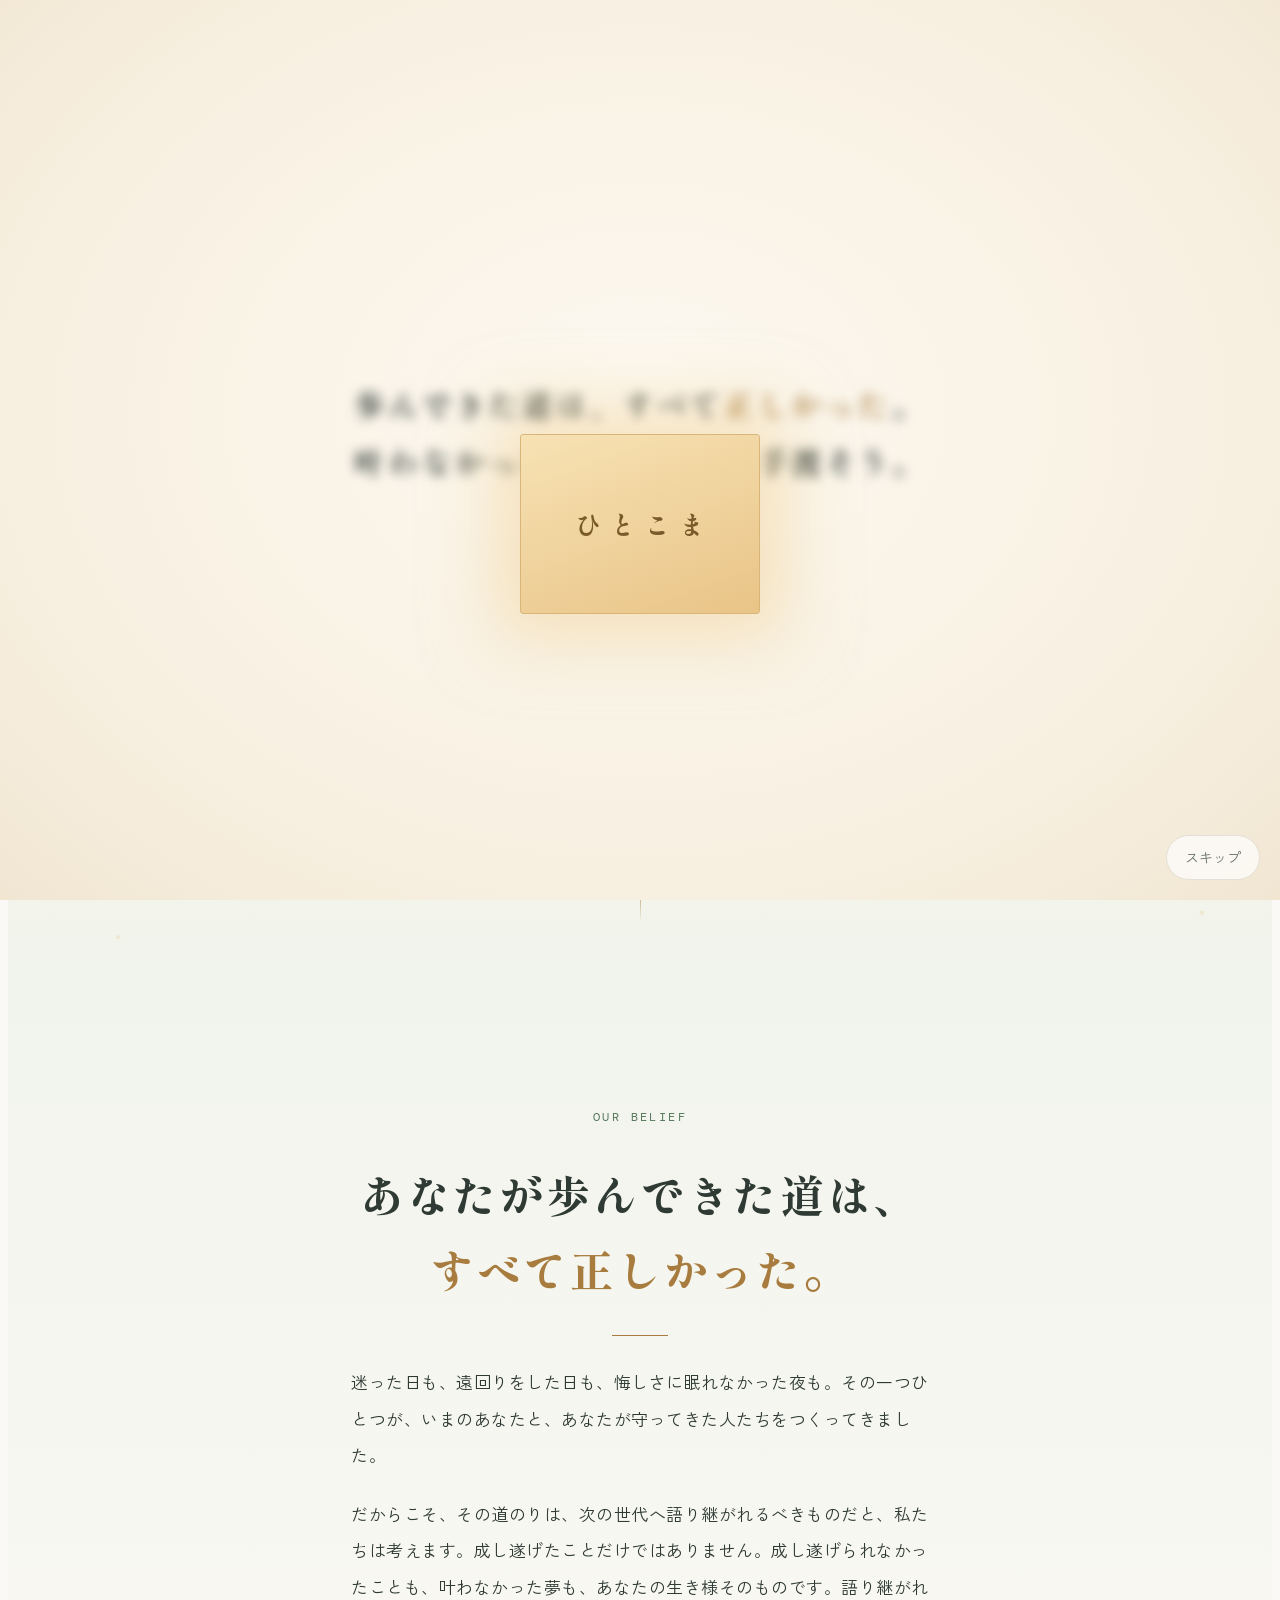
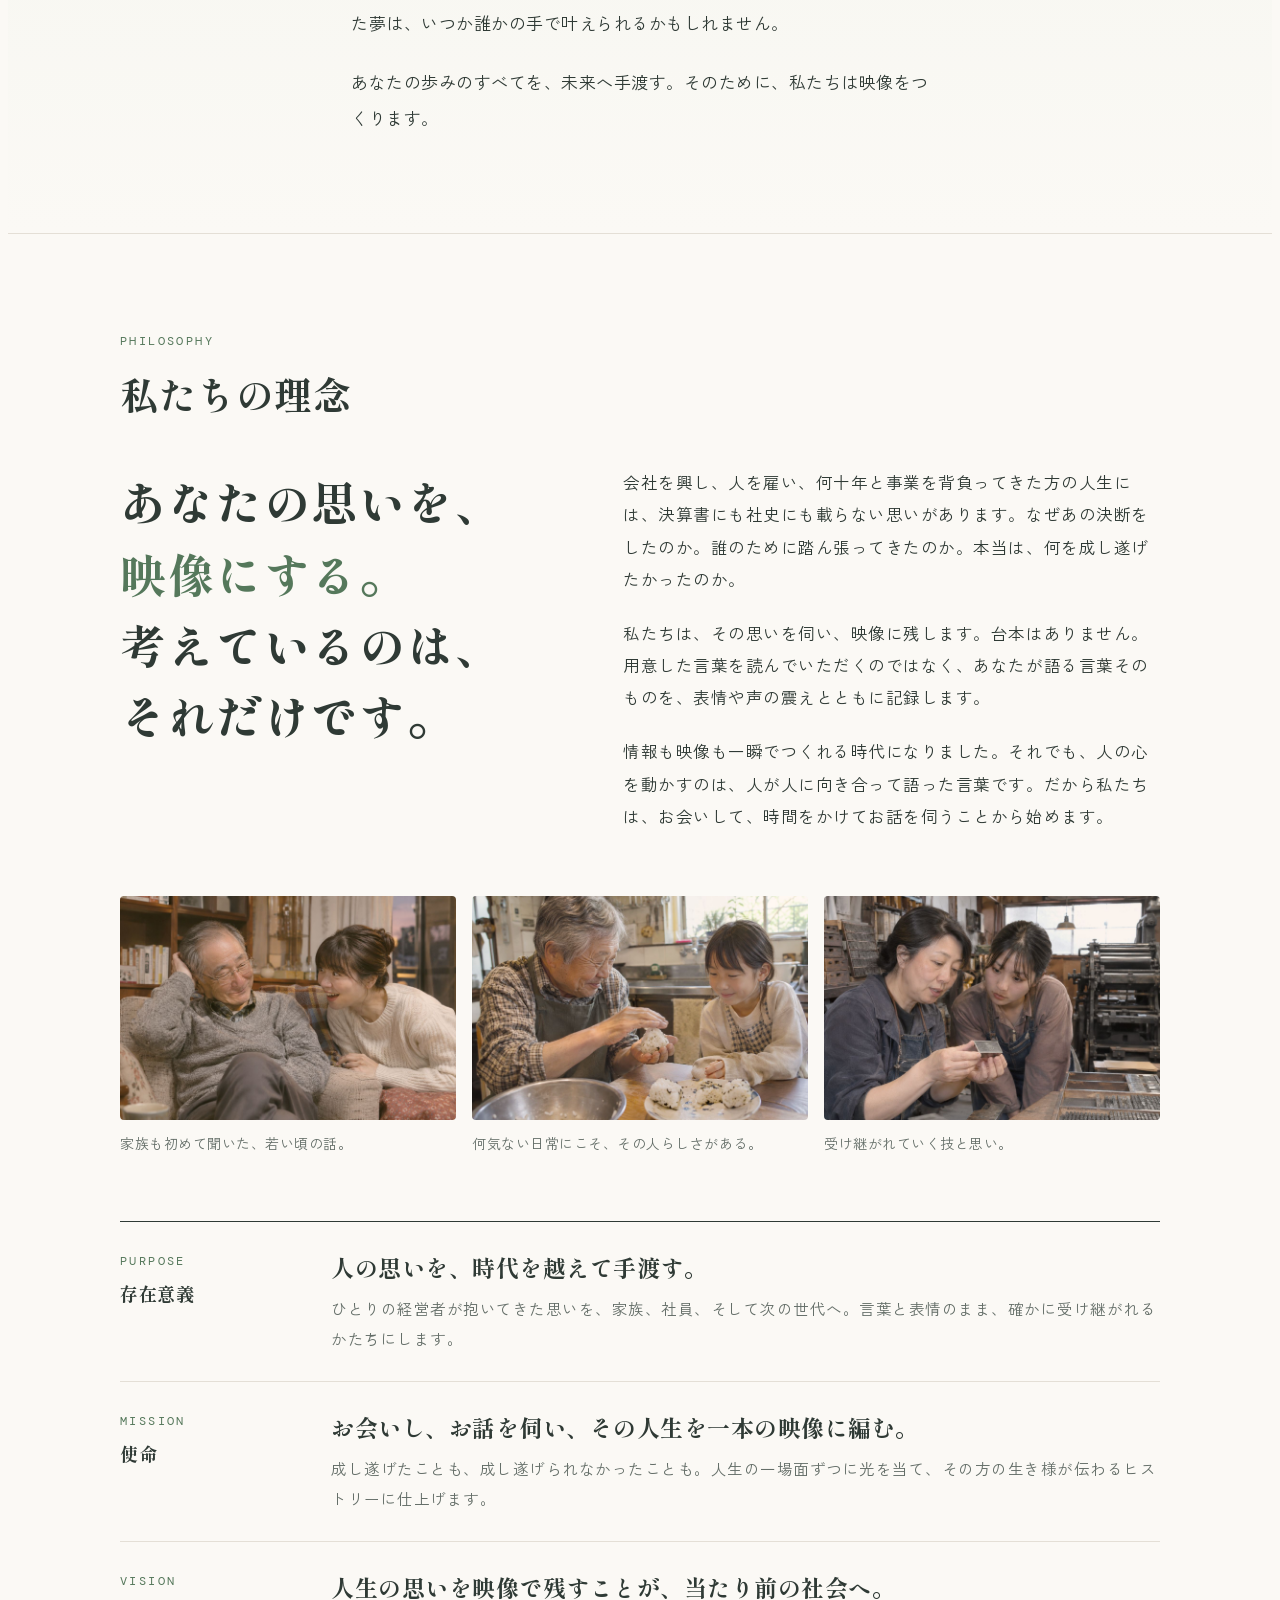
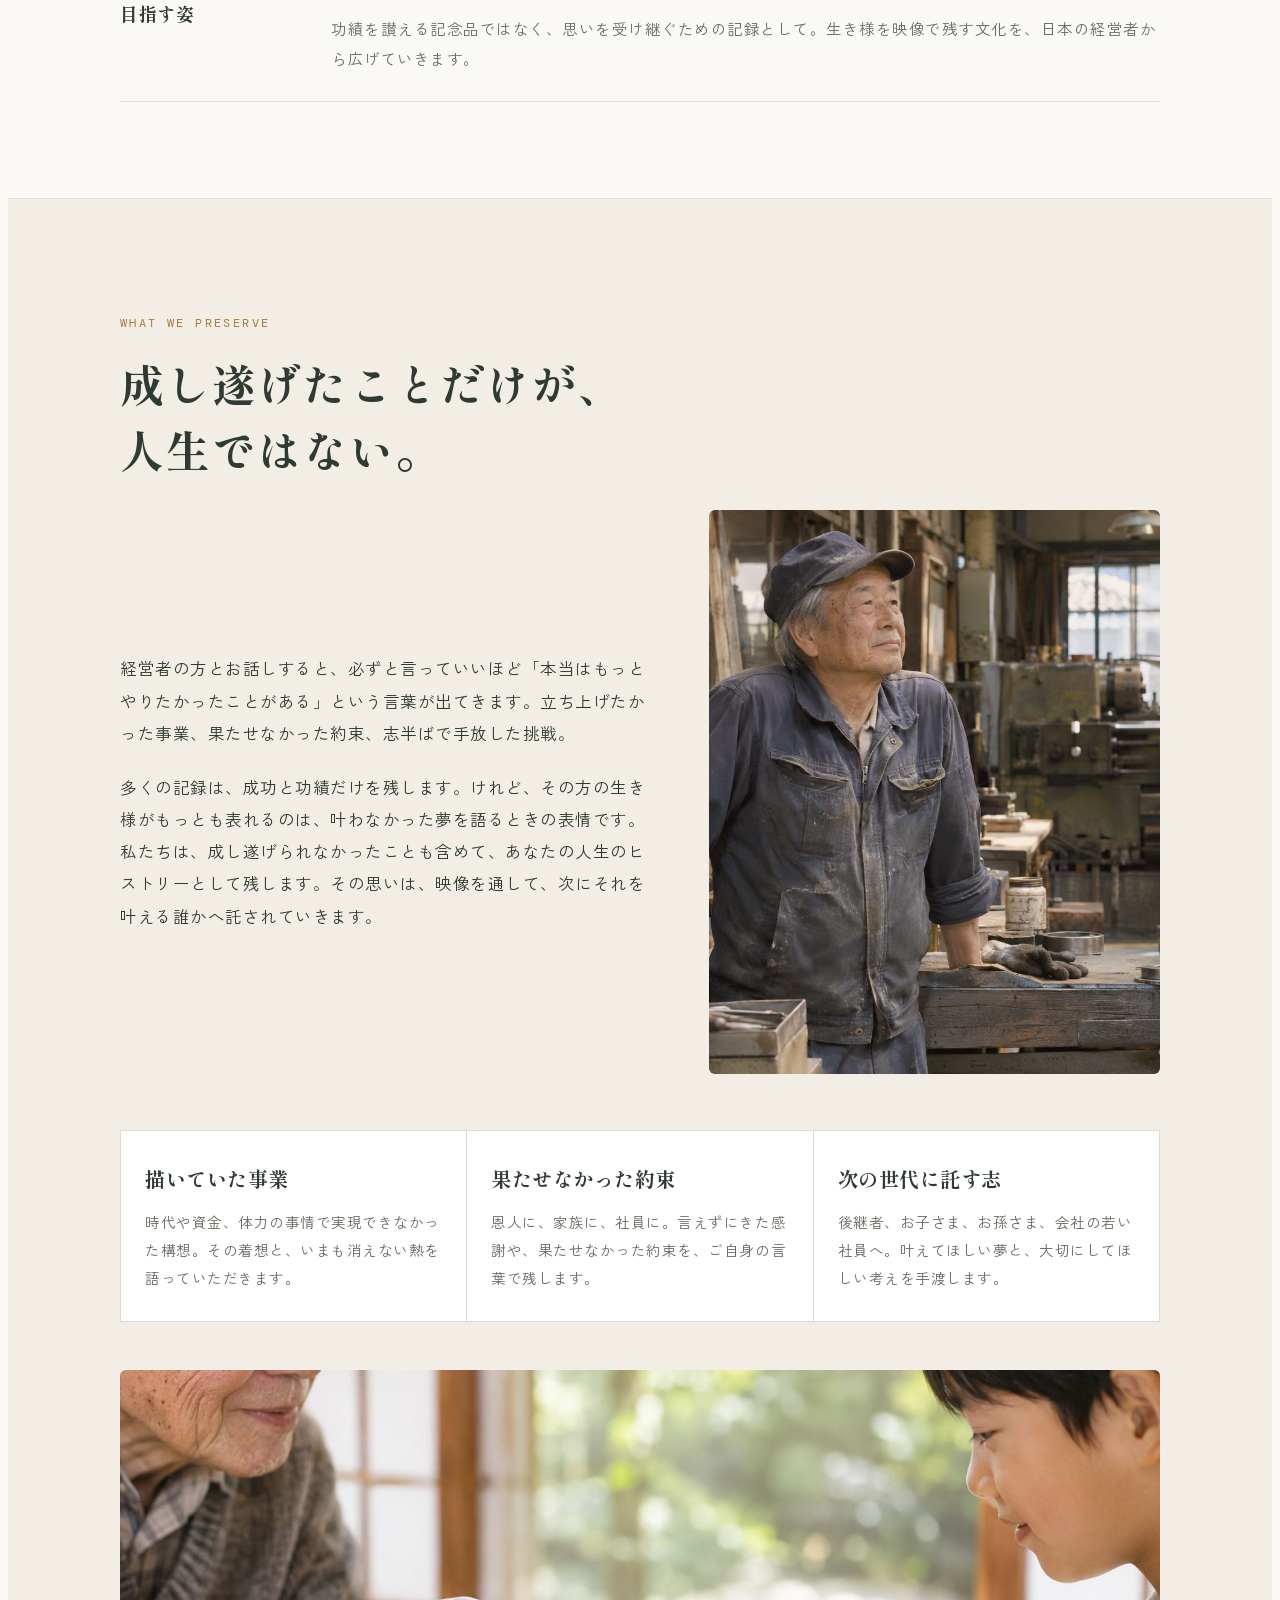
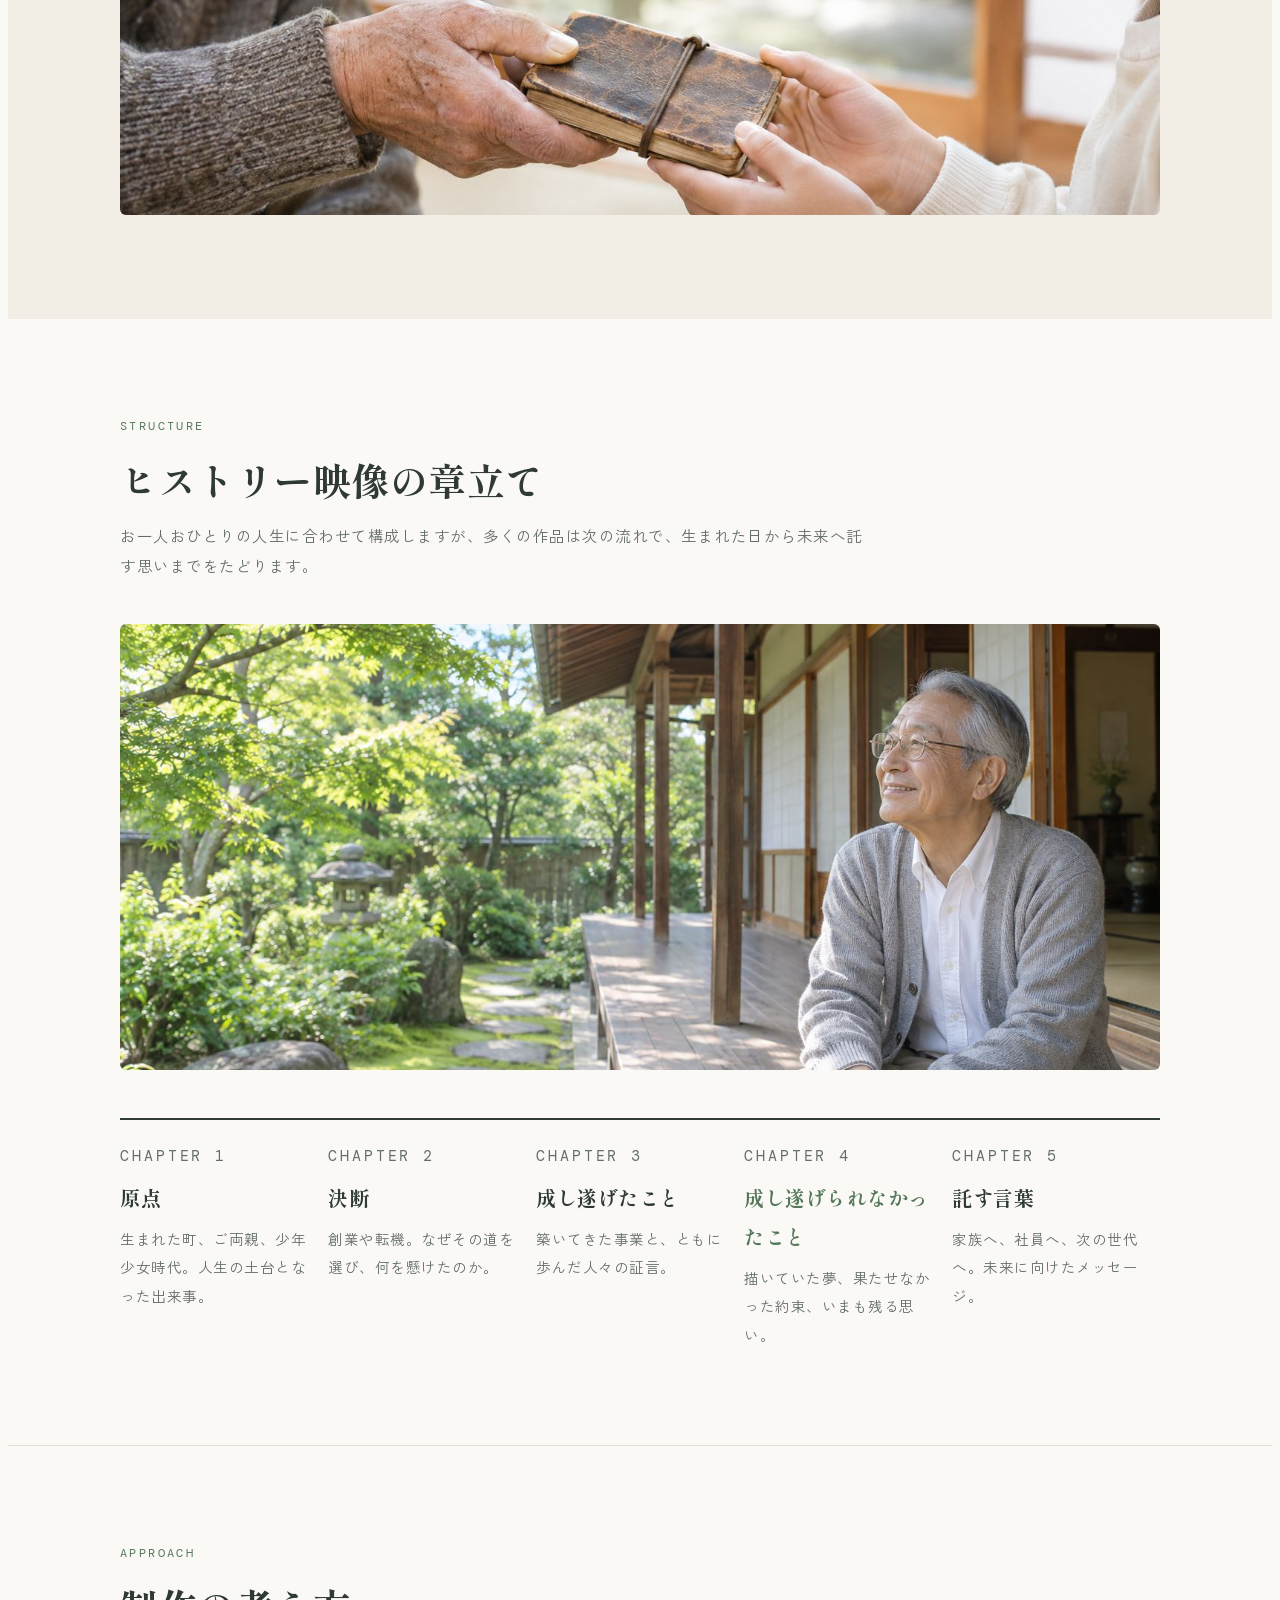
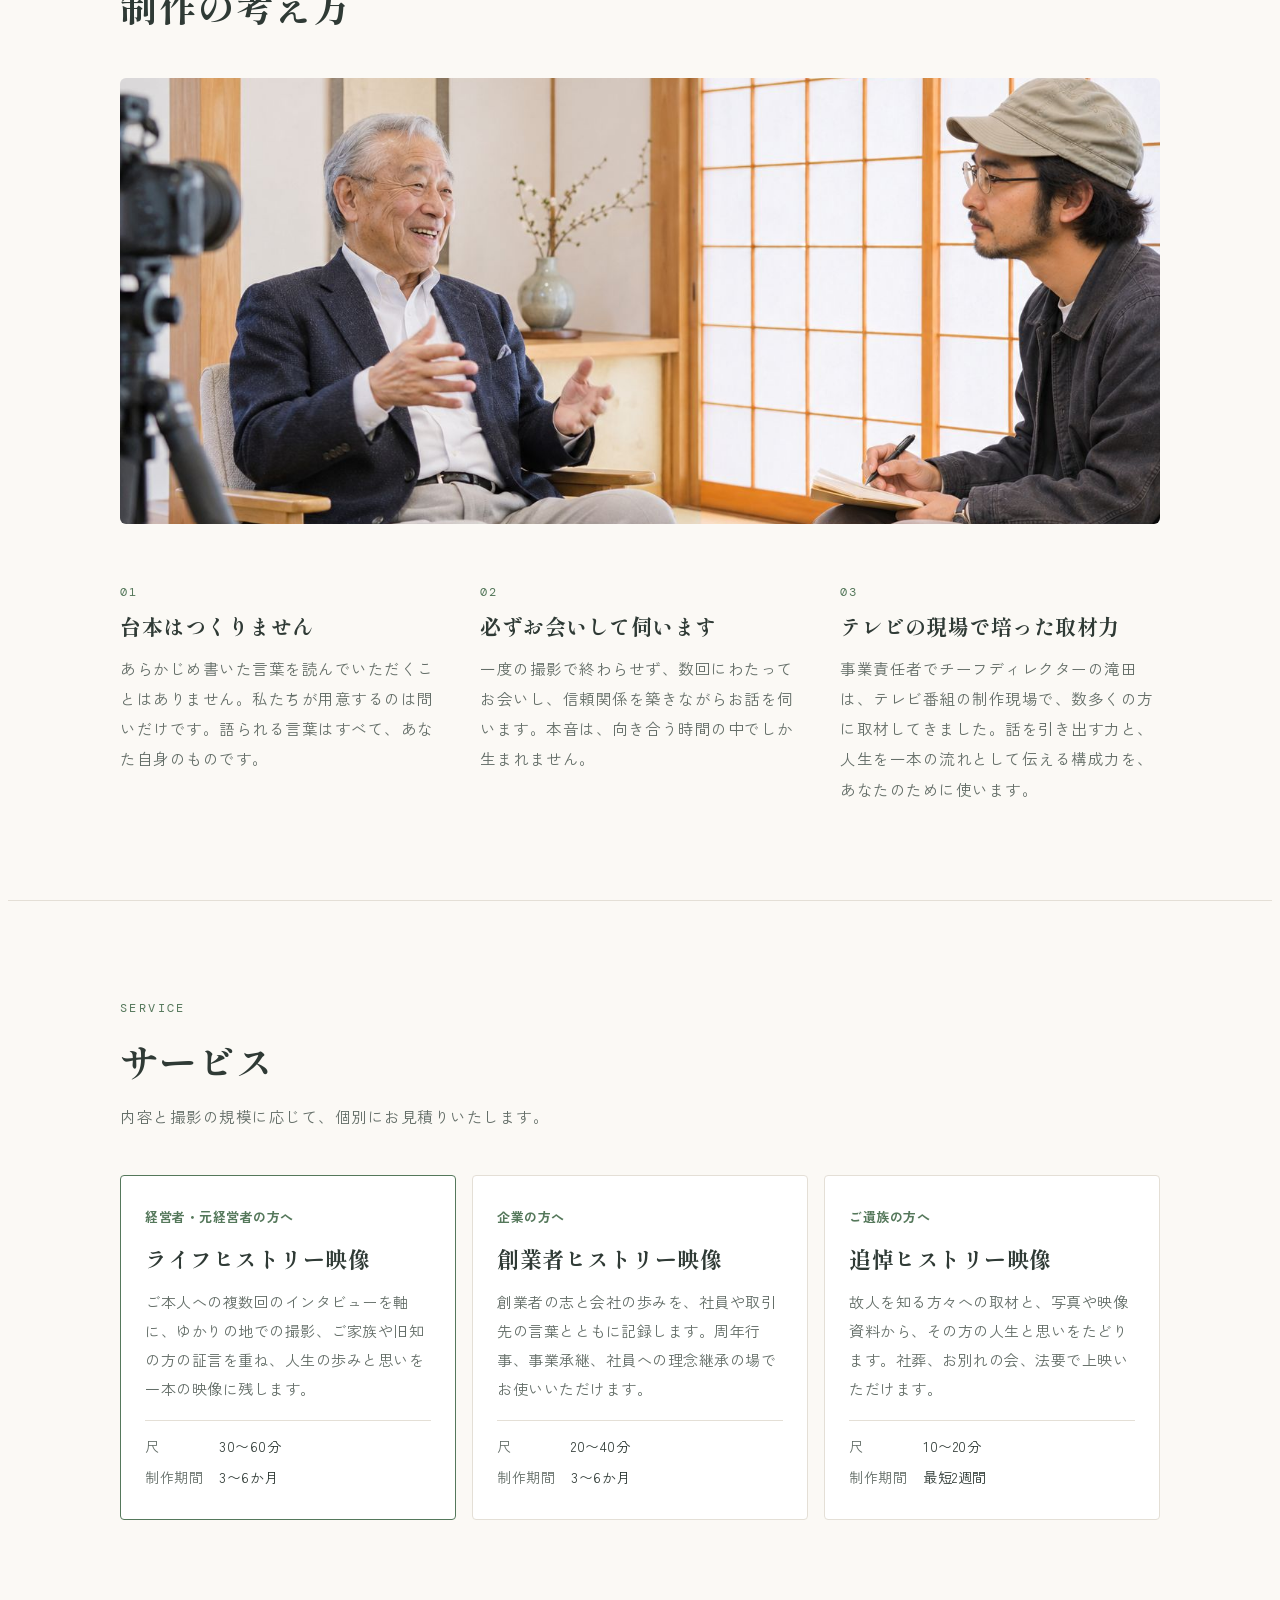
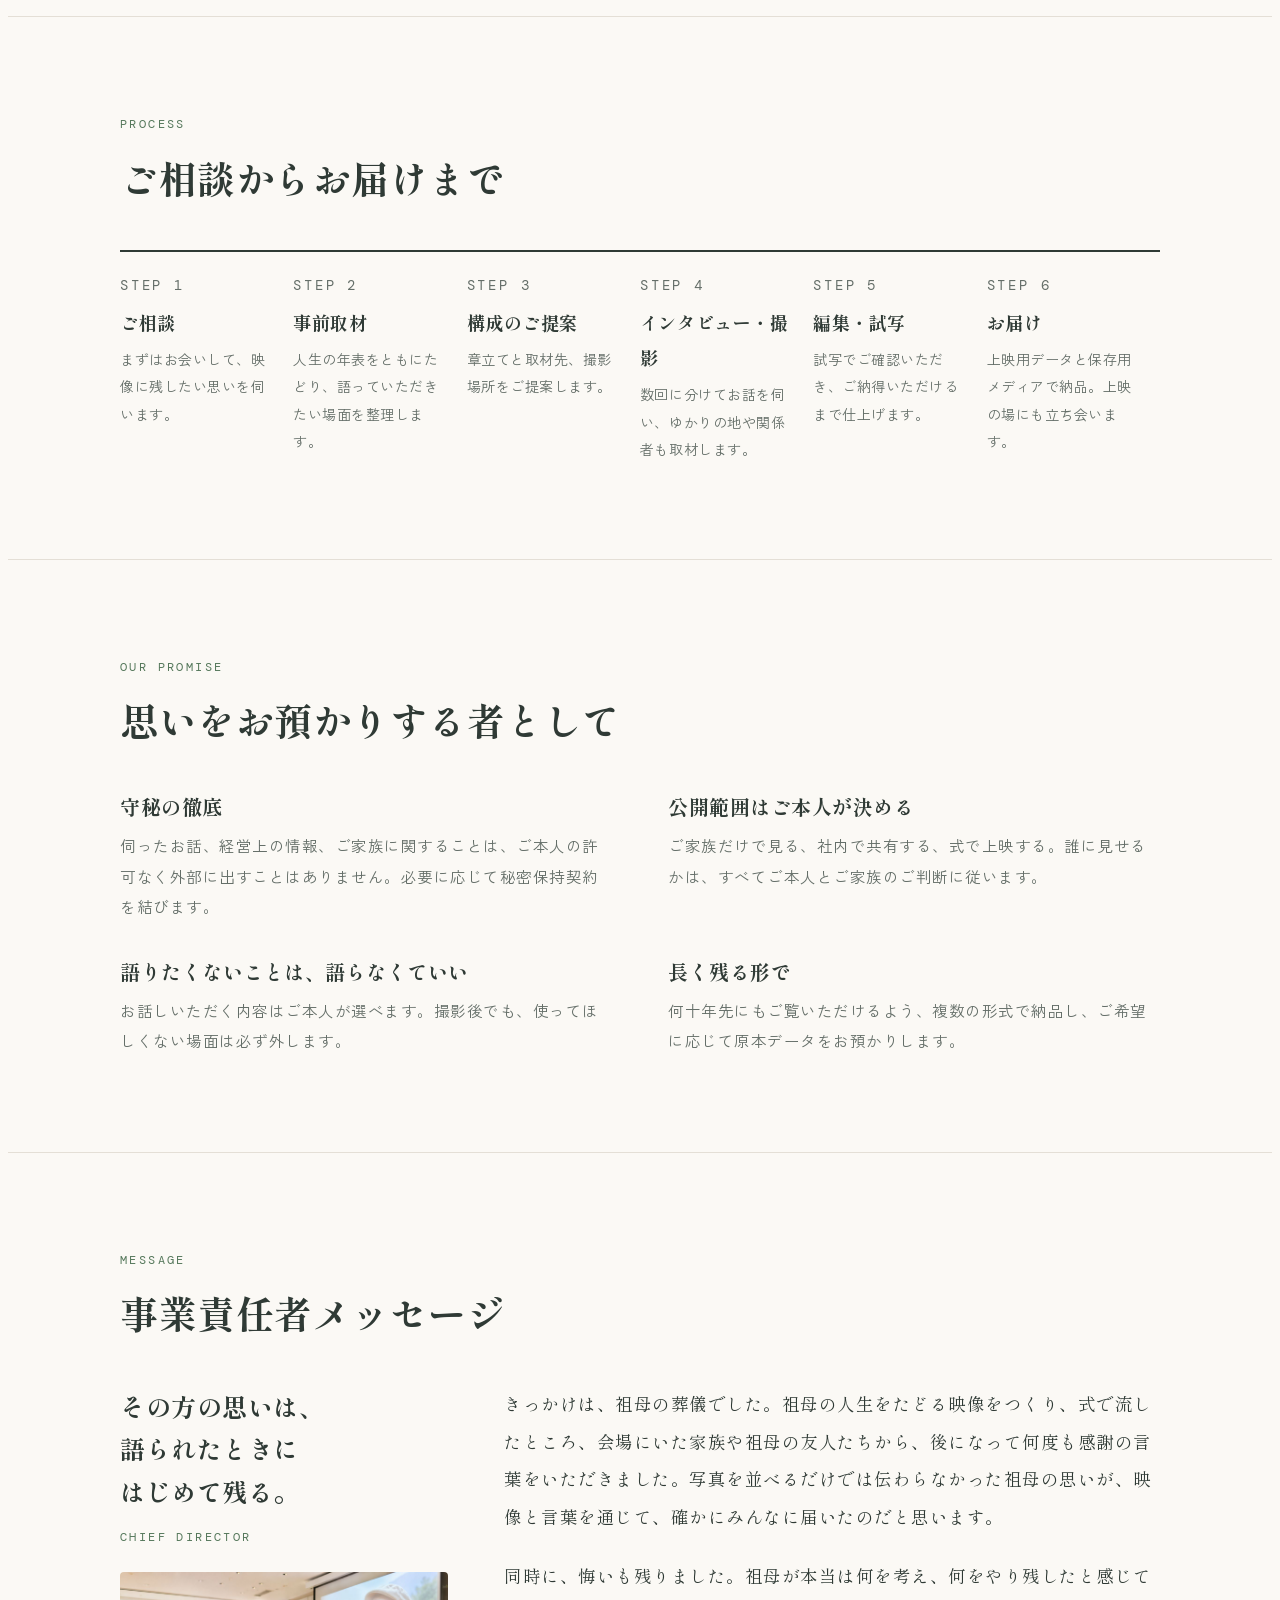
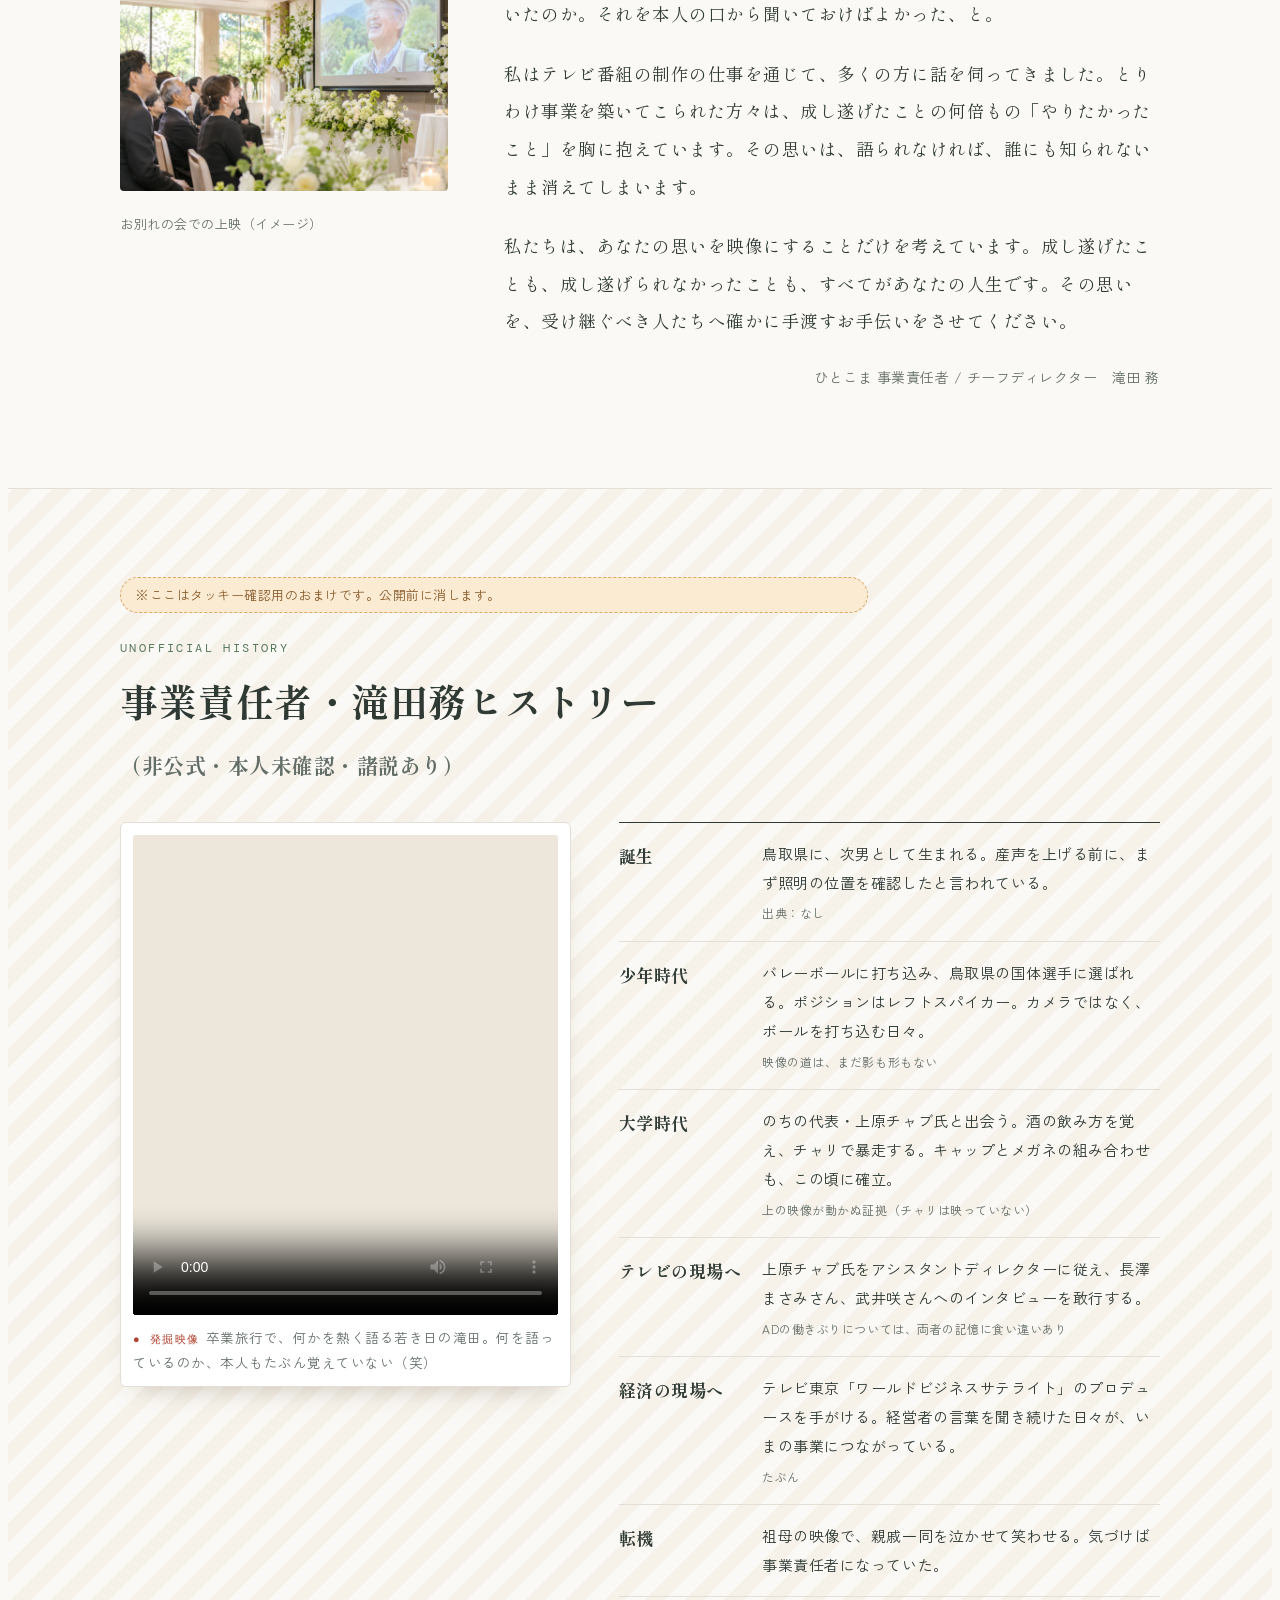
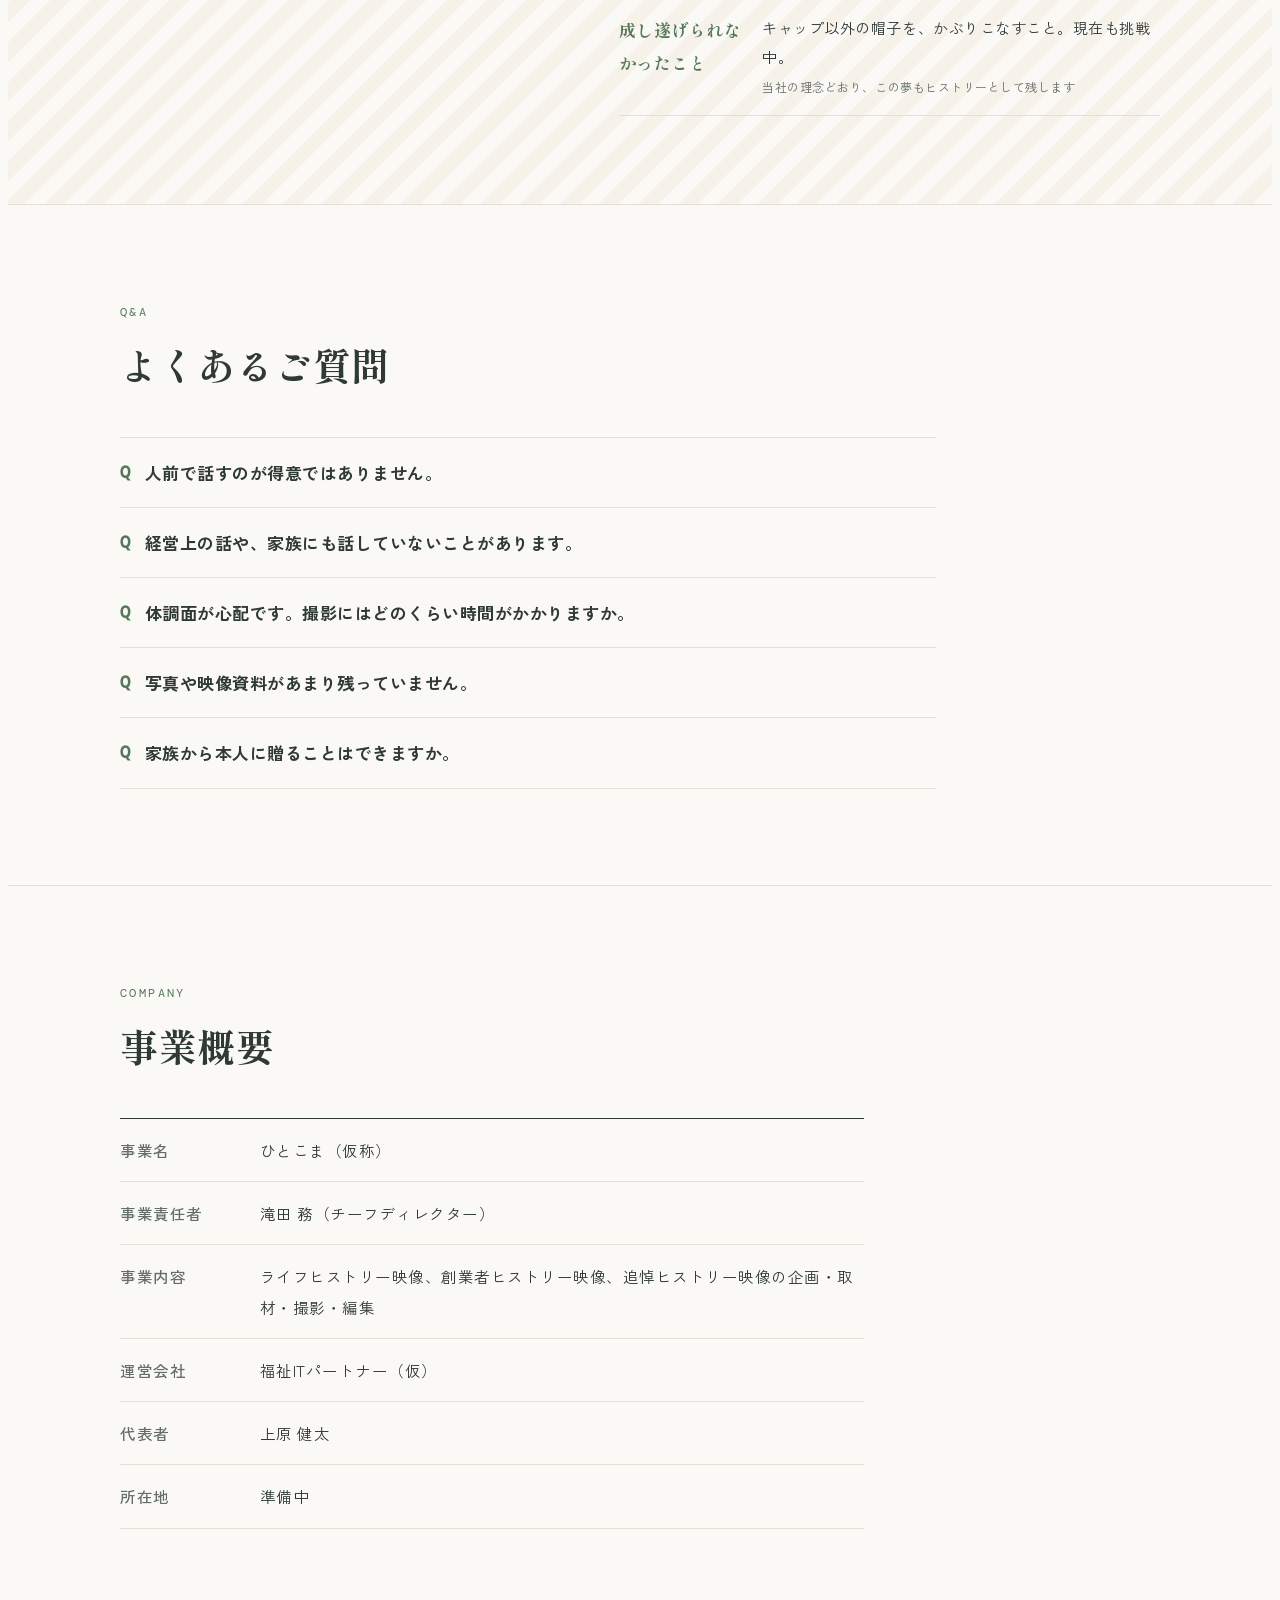
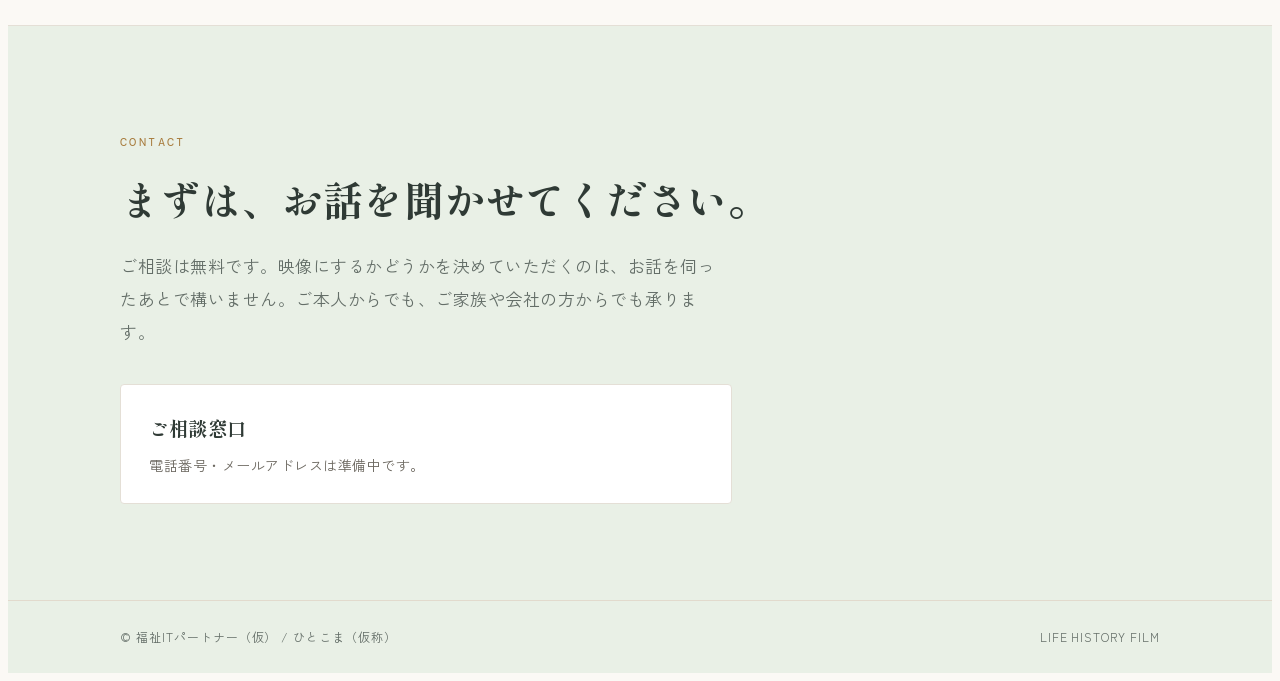
==== case-2611-pv14/index.html @ 5142944a "確認用ページ：オープニングのキャッチフレーズを変更し、「私たちが信じていること」を追加 Co-Authored-By: Claude Opus 5.5 <noreply@anthropic.com> " ====
<!doctype html>
<html lang="ja">
<head>
<meta charset="utf-8">
<meta name="viewport" content="width=device-width, initial-scale=1, viewport-fit=cover">
<meta name="robots" content="noindex, nofollow">
<title>ひとこま｜ライフヒストリー映像制作</title>
<meta name="claude:viewport-fit-sides" content="cover">
<link rel="preconnect" href="https://fonts.googleapis.com">
<link rel="preconnect" href="https://fonts.gstatic.com" crossorigin>
<link rel="stylesheet" href="https://fonts.googleapis.com/css2?family=Shippori+Mincho:wght@500;700;800&family=Zen+Kaku+Gothic+New:wght@400;500;700&family=DM+Mono:wght@400;500&display=swap">
<style>
/* Layout: 企業サイトの骨格（ヘッダー、理念、手法、サービス、会社概要）を、静かな余白と明朝の見出しで落ち着いて見せる縦長構成 */
:root{
  /* 明るく落ち着いた単一テーマ：やわらかな生成りの地、松葉の墨色、若竹の緑、金茶の差し色 */
  --bg:#FBF9F5;
  --surface:#FFFFFF;
  --ink:#2F3A35;
  --muted:#646E68;
  --line:#E4DFD6;
  --accent:#55785B;
  --accent-soft:#E9F0E6;
  --screen:#F3EEE5;
  --screen-fg:#2F3A35;
  --screen-muted:#6B675F;
  --screen-line:#E2DACD;
  --gold:#A87C3E;
  --f-display:"Shippori Mincho","Hiragino Mincho ProN","Yu Mincho",serif;
  --f-body:"Zen Kaku Gothic New","Hiragino Sans","Yu Gothic",system-ui,sans-serif;
  --f-mono:"DM Mono",ui-monospace,"SFMono-Regular",Menlo,monospace;
  color-scheme:light;
}

*{box-sizing:border-box}
html{scroll-behavior:smooth}
body{background:var(--bg);color:var(--ink);font-family:var(--f-body);font-size:17px;line-height:1.95;letter-spacing:.03em}
.wrap{max-width:1080px;margin:0 auto;padding-left:max(20px,env(safe-area-inset-left,0px));padding-right:max(20px,env(safe-area-inset-right,0px))}
h1,h2,h3{font-family:var(--f-display);font-weight:700;text-wrap:balance;margin:0;line-height:1.5}
p{margin:0}
.en{font-family:var(--f-mono);font-size:12px;letter-spacing:.2em;color:var(--accent);text-transform:uppercase;font-variant-numeric:tabular-nums}

/* ヘッダー */
.site-head{background:var(--surface);color:var(--screen-fg);margin-top:calc(-1 * env(safe-area-inset-top,0px));padding-top:env(safe-area-inset-top,0px);border-bottom:1px solid var(--screen-line)}
.site-head .wrap{display:flex;justify-content:space-between;align-items:center;gap:16px;flex-wrap:wrap;padding-block:18px}
.logo{display:flex;align-items:baseline;gap:12px;color:var(--screen-fg);text-decoration:none}
.logo b{font-family:var(--f-display);font-size:22px;font-weight:800;letter-spacing:.12em}
.logo span{font-size:12px;color:var(--screen-muted);letter-spacing:.1em}
.gnav{display:flex;flex-wrap:wrap;gap:6px 22px;font-size:14px}
.gnav a{color:var(--screen-muted);text-decoration:none}
.gnav a:hover,.gnav a:focus-visible{color:var(--screen-fg)}

/* Hero */

/* セクション */
section.sec{padding-block:96px;border-bottom:1px solid var(--line)}
.sec-head{display:grid;gap:12px;margin-bottom:44px;max-width:44em}
.sec-head h2{font-size:clamp(26px,3.6vw,38px)}
.sec-head .def{color:var(--muted);font-size:15.5px}
.prose{max-width:38em;display:grid;gap:22px}
.prose p{font-size:16.5px}

/* 理念 */
.philosophy{display:grid;grid-template-columns:minmax(0,5fr) minmax(0,6fr);gap:56px;align-items:start}
@media (max-width:820px){.philosophy{grid-template-columns:1fr;gap:28px}}
.philosophy .big{font-family:var(--f-display);font-weight:800;font-size:clamp(30px,4.4vw,46px);line-height:1.55;letter-spacing:.04em}
.philosophy .big em{font-style:normal;color:var(--accent)}

.creed{display:grid;border-top:1px solid var(--ink);margin-top:64px}
.creed > div{display:grid;grid-template-columns:11em minmax(0,1fr);gap:24px;padding:28px 0;border-bottom:1px solid var(--line)}
@media (max-width:720px){.creed > div{grid-template-columns:1fr;gap:8px}}
.creed .k{display:grid;gap:2px;align-content:start}
.creed .k b{font-family:var(--f-display);font-size:18px}
.creed .v h3{font-size:23px;margin-bottom:8px}
.creed .v p{color:var(--muted);font-size:15.5px}

/* 成し遂げられなかったこと */
.unfinished{background:var(--screen);color:var(--screen-fg);padding-block:104px}
.unfinished .en{color:var(--gold)}
.unfinished h2{font-size:clamp(28px,4.2vw,44px);margin:14px 0 28px;letter-spacing:.04em}
.unfinished .prose p{color:var(--ink)}
.dreams{display:grid;grid-template-columns:repeat(3,minmax(0,1fr));gap:1px;background:var(--screen-line);border:1px solid var(--screen-line);margin-top:56px}
@media (max-width:820px){.dreams{grid-template-columns:1fr}}
.dreams div{background:var(--surface);padding:28px 24px;display:grid;gap:10px;align-content:start}
.dreams b{font-family:var(--f-display);font-size:20px;color:var(--screen-fg)}
.dreams p{font-size:14.5px;color:var(--screen-muted)}

/* 章立て */
.chapters{list-style:none;margin:0;padding:0;display:grid;grid-template-columns:repeat(5,minmax(0,1fr));border-top:2px solid var(--ink)}
@media (max-width:900px){.chapters{grid-template-columns:1fr}}
.chapters li{padding:22px 18px 0 0;display:grid;gap:8px;align-content:start}
@media (max-width:900px){.chapters li{padding:18px 0;border-bottom:1px solid var(--line)}}
.chapters b{font-family:var(--f-display);font-size:20px}
.chapters span{font-size:14.5px;color:var(--muted)}
.chapters li.hl b{color:var(--accent)}

/* 手法 */
.approach{display:grid;grid-template-columns:repeat(3,minmax(0,1fr));gap:40px}
@media (max-width:820px){.approach{grid-template-columns:1fr;gap:32px}}
.approach h3{font-size:21px;margin:6px 0 10px}
.approach p{color:var(--muted);font-size:15.5px}

/* サービス */
.services{display:grid;grid-template-columns:repeat(3,minmax(0,1fr));gap:16px}
@media (max-width:900px){.services{grid-template-columns:1fr}}
.svc{background:var(--surface);border:1px solid var(--line);border-radius:4px;padding:28px 24px;display:grid;gap:12px;align-content:start}
.svc.main{border-color:var(--accent)}
.svc .who{font-size:13px;color:var(--accent);font-weight:700}
.svc h3{font-size:22px}
.svc p{font-size:15px;color:var(--muted)}
.svc dl{display:grid;grid-template-columns:auto minmax(0,1fr);gap:4px 16px;margin:4px 0 0;font-size:14px;border-top:1px solid var(--line);padding-top:12px}
.svc dt{color:var(--muted)}
.svc dd{margin:0;font-variant-numeric:tabular-nums}

/* 流れ */
.flow{list-style:none;padding:0;margin:0;display:grid;grid-template-columns:repeat(6,minmax(0,1fr));border-top:2px solid var(--ink)}
@media (max-width:900px){.flow{grid-template-columns:1fr}}
.flow li{padding:20px 16px 0 0;display:grid;gap:6px;align-content:start}
@media (max-width:900px){.flow li{padding:16px 0;border-bottom:1px solid var(--line)}}
.flow b{font-family:var(--f-display);font-size:18px}
.flow span{font-size:14px;color:var(--muted)}

/* 約束 */
.promises{display:grid;grid-template-columns:repeat(2,minmax(0,1fr));gap:36px 56px}
@media (max-width:720px){.promises{grid-template-columns:1fr}}
.promises h3{font-size:20px;margin-bottom:8px}
.promises p{color:var(--muted);font-size:15.5px}

/* 代表メッセージ */
.letter{display:grid;grid-template-columns:minmax(0,1fr) minmax(0,2fr);gap:56px;align-items:start}
@media (max-width:820px){.letter{grid-template-columns:1fr;gap:24px}}
.letter aside{display:grid;gap:14px;position:sticky;top:24px}
@media (max-width:820px){.letter aside{position:static}}
.letter aside .pull{font-family:var(--f-display);font-size:25px;line-height:1.7;font-weight:700}
.letter blockquote{margin:0;font-family:var(--f-display);font-size:17.5px;line-height:2.15;display:grid;gap:22px}
.letter .sign{font-family:var(--f-body);font-size:14px;color:var(--muted);text-align:right}

/* FAQ */
.faq{display:grid;max-width:48em;border-top:1px solid var(--line)}
.faq details{border-bottom:1px solid var(--line);padding:18px 0}
.faq summary{cursor:pointer;font-weight:700;list-style:none;display:flex;gap:14px}
.faq summary::before{content:"Q";font-family:var(--f-mono);color:var(--accent)}
.faq summary::-webkit-details-marker{display:none}
.faq details p{margin-top:10px;color:var(--muted);font-size:15px;padding-left:1.7em}
.faq summary:focus-visible{outline:2px solid var(--accent);outline-offset:3px}

/* 会社概要 */
.company{width:100%;max-width:48em;border-collapse:collapse;font-size:15.5px}
.company th,.company td{text-align:left;vertical-align:top;padding:16px 0;border-bottom:1px solid var(--line)}
.company th{width:9em;font-weight:500;color:var(--muted);padding-right:20px}
.company tr:first-child th,.company tr:first-child td{border-top:1px solid var(--ink)}

/* お問い合わせ */
.contact{background:var(--accent-soft);color:var(--screen-fg);padding-block:96px}
.contact .en{color:var(--gold)}
.contact h2{font-size:clamp(26px,3.8vw,40px);margin:14px 0 20px}
.contact p{color:var(--muted);max-width:36em}
.contact .box{margin-top:36px;background:var(--surface);border:1px solid var(--line);border-radius:4px;padding:24px 28px;max-width:36em;display:grid;gap:6px}
.contact .box b{font-family:var(--f-display);font-size:19px;color:var(--screen-fg)}
.contact .box span{font-size:14px;color:var(--screen-muted)}
.foot{background:var(--accent-soft);color:var(--muted);border-top:1px solid var(--screen-line);padding-block:24px;font-size:12px;letter-spacing:.08em}
.foot .wrap{display:flex;justify-content:space-between;gap:12px;flex-wrap:wrap}


/* オープニング：ゆっくりと。地平の光が一本ひかれ、言葉が浮かび、ひとつの「こま」が開いて本編へ */
.hero{position:relative;overflow:hidden;color:var(--ink);padding-block:104px 80px;
  background:linear-gradient(180deg,#F6EEDF 0%,#F8F4EC 46%,#F1F4EC 100%)}
.hero .sun{position:absolute;left:50%;top:-200px;width:760px;height:760px;max-width:none;margin-left:-380px;border-radius:50%;
  background:radial-gradient(circle,rgba(240,205,140,.55) 0%,rgba(240,205,140,.18) 38%,rgba(240,205,140,0) 66%);
  animation:sunrise 5s cubic-bezier(.25,.6,.2,1) both, breathe 12s 5s ease-in-out infinite;pointer-events:none}
.hero .rays{position:absolute;inset:-40% -20% auto;height:150%;pointer-events:none;opacity:.45;
  background:repeating-conic-gradient(from 0deg at 50% 0%,rgba(255,240,210,0) 0deg 7deg,rgba(255,236,200,.35) 8deg 9deg,rgba(255,240,210,0) 10deg 18deg);
  -webkit-mask:radial-gradient(ellipse at 50% 0%,#000 0%,transparent 62%);mask:radial-gradient(ellipse at 50% 0%,#000 0%,transparent 62%);
  animation:fadein 4s .8s ease both, drift 60s linear infinite}
#dust{position:absolute;inset:0;width:100%;height:100%;pointer-events:none}
.hero .wrap{position:relative;display:grid;justify-items:center;text-align:center;gap:30px}
.hero .en{color:var(--gold);animation:rise 2s .4s ease both}
.hero h1{font-size:clamp(38px,7.2vw,80px);font-weight:800;letter-spacing:.08em;line-height:1.45}
.hero h1 .ln{display:block;animation:reveal 2.6s cubic-bezier(.25,.6,.2,1) both}
.hero h1 .ln:nth-child(1){animation-delay:.8s}
.hero h1 .ln:nth-child(2){animation-delay:2.1s}
.hero h1 em{font-style:normal;color:var(--gold);position:relative;display:inline-block}
.hero h1 em::after{content:"";position:absolute;left:4%;right:4%;bottom:.06em;height:.07em;background:currentColor;opacity:.45;transform-origin:left;animation:draw 1.8s 4.2s cubic-bezier(.6,0,.2,1) both}
.hero .lead{max-width:32em;color:var(--muted);font-size:17px;line-height:2.15;animation:rise 2.4s 3.6s ease both}
.film{width:min(860px,100%);margin-top:20px;position:relative;animation:slidein 4s .9s cubic-bezier(.25,.6,.2,1) both}
.film .strip{display:grid;grid-template-columns:repeat(9,minmax(0,1fr));gap:6px;padding:14px 8px;border-radius:4px;
  background:rgba(255,255,255,.55);border:1px solid var(--screen-line);position:relative}
.film .strip::before,.film .strip::after{content:"";position:absolute;left:8px;right:8px;height:5px;
  background:radial-gradient(circle,rgba(160,140,110,.35) 1.6px,transparent 2px) 0 0/14px 5px repeat-x}
.film .strip::before{top:4px}.film .strip::after{bottom:4px}
.film i{display:block;aspect-ratio:4/3;border-radius:2px;background:linear-gradient(160deg,#FBF8F2,#EFE8DB);border:1px solid var(--screen-line);animation:frame 1.2s ease both}
.film i:nth-child(1){animation-delay:2.2s}.film i:nth-child(2){animation-delay:2.4s}.film i:nth-child(3){animation-delay:2.6s}
.film i:nth-child(4){animation-delay:2.8s}.film i:nth-child(6){animation-delay:3.2s}.film i:nth-child(7){animation-delay:3.4s}
.film i:nth-child(8){animation-delay:3.6s}.film i:nth-child(9){animation-delay:3.8s}
.film i.lit{position:relative;background:linear-gradient(160deg,#F7E2B4,#E9C487);border-color:#D9B57A;animation:frame 1.2s 3s ease both, glow 3.4s 4.6s ease-out both}
.film i.lit::after{content:"一齣";position:absolute;inset:0;display:grid;place-items:center;font-family:var(--f-display);font-weight:700;
  font-size:clamp(10px,1.4vw,15px);color:#7A5A2A;letter-spacing:.1em;animation:fadein 2s 5s ease both}
.film .cap{margin-top:12px;font-family:var(--f-mono);font-size:11px;letter-spacing:.22em;color:var(--screen-muted);animation:fadein 2s 5.4s ease both}
.scroll-cue{margin-top:22px;display:grid;justify-items:center;gap:8px;font-family:var(--f-mono);font-size:11px;letter-spacing:.24em;color:var(--screen-muted);text-decoration:none;animation:fadein 2s 6s ease both}
.scroll-cue span{width:1px;height:44px;background:linear-gradient(var(--gold),transparent);animation:cue 3.2s 6.4s ease-in-out infinite}

@keyframes sunrise{from{transform:translateY(140px) scale(.85);opacity:0}to{transform:none;opacity:1}}
@keyframes breathe{50%{transform:scale(1.04);opacity:.88}}
@keyframes drift{to{transform:rotate(6deg)}}
@keyframes fadein{from{opacity:0}}
@keyframes rise{from{opacity:0;transform:translateY(12px)}}
@keyframes reveal{from{opacity:0;transform:translateY(18px);filter:blur(10px);letter-spacing:.18em}60%{filter:blur(0)}}
@keyframes draw{from{transform:scaleX(0)}}
@keyframes slidein{from{opacity:0;transform:translateX(12%)}}
@keyframes frame{from{opacity:0;transform:scale(.94)}}
@keyframes glow{0%{box-shadow:0 0 0 0 rgba(232,190,110,0)}45%{box-shadow:0 0 0 10px rgba(232,190,110,.25),0 0 46px 12px rgba(240,205,140,.5)}100%{box-shadow:0 0 0 0 rgba(232,190,110,0),0 0 26px 5px rgba(240,205,140,.35)}}
@keyframes cue{0%{transform:scaleY(0);transform-origin:top}45%{transform:scaleY(1);transform-origin:top}55%{transform:scaleY(1);transform-origin:bottom}100%{transform:scaleY(0);transform-origin:bottom}}
@media (max-width:560px){.film .strip{grid-template-columns:repeat(5,minmax(0,1fr))}.film i:nth-child(-n+2),.film i:nth-child(n+8){display:none}.hero{padding-block:80px 60px}}
@media (prefers-reduced-motion:reduce){.hero *,.hero *::before,.hero *::after{animation:none!important}#dust{display:none}}

/* イントロ（約8秒）：本編の前に、静かな序章を一度だけ */
.hero.wait *,.hero.wait *::before,.hero.wait *::after{animation-play-state:paused!important}
.intro{position:fixed;inset:0;z-index:50;display:grid;place-items:center;cursor:pointer;
  background:radial-gradient(ellipse at 50% 46%,#FDF9F1 0%,#F7EFE0 70%,#F1E6D2 100%);transition:opacity 2.2s ease,visibility 0s 2.2s}
.intro.out{opacity:0;visibility:hidden}
.intro .stage{position:relative;display:grid;justify-items:center;gap:34px;width:min(720px,90vw)}
.intro .words{font-family:var(--f-display);font-weight:700;color:var(--ink);text-align:center;line-height:1.9;
  font-size:clamp(16px,4.2vw,30px);letter-spacing:.12em;transition:opacity 1.6s ease,filter 1.6s ease}
.intro .words span{display:inline-block;opacity:0;filter:blur(8px);transform:translateY(8px);transition:opacity 1.6s ease,filter 1.6s ease,transform 1.6s ease}
.intro .words span.on{opacity:1;filter:none;transform:none}
.intro .words .l2{display:block}
.intro .words em{font-style:normal;color:var(--gold)}
.intro.fold .words{opacity:0;filter:blur(6px)}
.intro .line{position:relative;width:100%;height:1px}
.intro .line::before{content:"";position:absolute;inset:0;background:linear-gradient(90deg,transparent,#C9A15C 20%,#C9A15C 80%,transparent);transform:scaleX(0);transition:transform 2.6s cubic-bezier(.6,0,.2,1)}
.intro.draw .line::before{transform:scaleX(1)}
.intro .frame{position:absolute;left:50%;top:50%;width:min(240px,52vw);aspect-ratio:4/3;transform:translate(-50%,-50%) scaleY(.004);opacity:0;
  border:1px solid #D9B57A;border-radius:3px;background:linear-gradient(160deg,#F7E2B4,#E9C487);display:grid;place-items:center;
  transition:transform 2.2s cubic-bezier(.6,0,.2,1),opacity .6s ease,box-shadow 2.4s ease}
.intro .frame b{font-family:var(--f-display);font-weight:800;color:#7A5A2A;font-size:clamp(18px,3.4vw,26px);letter-spacing:.34em;text-indent:.34em;opacity:0;transition:opacity 1.8s .9s ease}
.intro.open .frame{opacity:1;transform:translate(-50%,-50%) scaleY(1);box-shadow:0 0 70px 24px rgba(240,205,140,.5)}
.intro.open .frame b{opacity:1}
.intro.open .line::before{opacity:0;transition:opacity 1s ease}
.intro.out .frame{transform:translate(-50%,-50%) scale(1.18);transition:transform 2.4s ease}
.intro .skip{position:absolute;right:max(20px,env(safe-area-inset-right,0px));bottom:calc(20px + env(safe-area-inset-bottom,0px));
  font:inherit;font-size:14px;color:var(--muted);background:rgba(255,255,255,.7);border:1px solid var(--line);border-radius:999px;padding:8px 18px;cursor:pointer}
.intro .skip:focus-visible{outline:2px solid var(--gold);outline-offset:3px}
@media (prefers-reduced-motion:reduce){.intro{display:none!important}}

/* 事業責任者ヒストリー（おまけ） */
.bonus{padding-block:88px;border-bottom:1px solid var(--line);background:repeating-linear-gradient(-45deg,var(--bg) 0 14px,#F6F2EA 14px 28px)}
.bonus .note{display:inline-block;font-size:13px;color:#8A5B2B;background:#FBEBD3;border:1px dashed #D9A867;border-radius:999px;padding:4px 14px}
.bonus-grid{display:grid;grid-template-columns:minmax(0,5fr) minmax(0,6fr);gap:48px;align-items:start;margin-top:36px}
@media (max-width:860px){.bonus-grid{grid-template-columns:1fr;gap:28px}}
.tv{margin:0;background:var(--surface);border:1px solid var(--line);border-radius:6px;padding:12px;box-shadow:0 14px 30px -22px rgba(80,60,30,.5)}
.tv video{display:block;width:100%;aspect-ratio:4/3;object-fit:cover;border-radius:3px;background:#EDE7DB}
.tv figcaption{font-size:13.5px;color:var(--muted);margin-top:10px;line-height:1.8}
.tv .tag{font-family:var(--f-mono);font-size:11px;letter-spacing:.14em;color:#B0412E;margin-right:6px}
.history{list-style:none;margin:0;padding:0;display:grid;border-top:1px solid var(--ink)}
.history li{display:grid;grid-template-columns:7.5em minmax(0,1fr);gap:16px;padding:16px 0;border-bottom:1px solid var(--line)}
.history b{font-family:var(--f-display);font-size:17px}
.history p{font-size:15px;color:var(--ink)}
.history small{display:block;font-size:12px;color:var(--muted);margin-top:4px}
.history li.fail b{color:var(--accent)}
@media (max-width:560px){.history li{grid-template-columns:1fr;gap:4px}}
.bonus h2{word-break:keep-all;overflow-wrap:anywhere}

/* 私たちが信じていること */
.belief{padding-block:104px 96px;border-bottom:1px solid var(--line);background:linear-gradient(180deg,#F1F4EC 0%,var(--bg) 100%)}
.belief .wrap{display:grid;justify-items:center;text-align:center;gap:28px}
.belief .big{font-family:var(--f-display);font-weight:800;font-size:clamp(26px,4.2vw,44px);line-height:1.7;letter-spacing:.06em}
.belief .big em{font-style:normal;color:var(--gold)}
.belief .rule{width:56px;height:1px;background:var(--gold)}
.belief .prose{text-align:left;max-width:34em}
.belief .prose p{font-size:17px;line-height:2.15}

/* 写真 */
.scenes img,.wide-photo img,.side-photo img,.letter aside img{display:block;width:100%;height:100%;object-fit:cover}
.scenes{display:grid;grid-template-columns:repeat(3,minmax(0,1fr));gap:16px;margin-top:64px}
@media (max-width:720px){.scenes{grid-template-columns:1fr}}
.scenes figure{margin:0;display:grid;gap:10px}
.scenes .ph{aspect-ratio:3/2;border-radius:4px;overflow:hidden}
.scenes figcaption{font-size:14px;color:var(--muted)}
.wide-photo{margin:0 0 48px;border-radius:6px;overflow:hidden;aspect-ratio:21/9;max-width:100%}
@media (max-width:720px){.wide-photo{aspect-ratio:3/2}}
.unf-grid{display:grid;grid-template-columns:minmax(0,6fr) minmax(0,5fr);gap:48px;align-items:center}
@media (max-width:860px){.unf-grid{grid-template-columns:1fr;gap:28px}}
.side-photo{margin:0;border-radius:6px;overflow:hidden;aspect-ratio:4/5;max-width:100%}
@media (max-width:860px){.side-photo{aspect-ratio:3/2}}
.letter aside figure{margin:8px 0 0;border-radius:4px;overflow:hidden;aspect-ratio:3/2}
.letter aside .cap{font-size:13px;color:var(--muted);margin-top:6px}

@media (prefers-reduced-motion:reduce){html{scroll-behavior:auto}}
</style>

</head>
<body>
<header class="site-head">
  <div class="wrap">
    <a class="logo" href="#top"><b>ひとこま</b><span>ライフヒストリー映像制作</span></a>
    <nav class="gnav" aria-label="サイト内">
      <a href="#philosophy">理念</a><a href="#unfinished">私たちが残すもの</a><a href="#approach">制作の考え方</a><a href="#service">サービス</a><a href="#message">事業責任者メッセージ</a><a href="#company">事業概要</a><a href="#contact">ご相談</a>
    </nav>
  </div>
</header>

<div class="intro" id="intro" hidden>
  <div class="stage" aria-hidden="true">
    <div class="words"><div class="l1"></div><div class="l2"></div></div>
    <div class="line"><div class="frame"><b>ひとこま</b></div></div>
  </div>
  <button class="skip" type="button" id="skip">スキップ</button>
</div>
<div class="hero" id="top">
  <div class="sun" aria-hidden="true"></div>
  <div class="rays" aria-hidden="true"></div>
  <canvas id="dust" aria-hidden="true"></canvas>
  <div class="wrap">
    <span class="en">Life History Film</span>
    <h1><span class="ln">あなたの思いを、</span><span class="ln"><em>映像</em>に。</span></h1>
    <p class="lead">築き上げてきたもの。守り抜いてきたもの。そして、まだ果たせていない夢まで。あなたが歩んできた人生を、あなた自身の言葉で一本のヒストリー映像に残します。</p>
    <div class="film" aria-hidden="true">
      <div class="strip"><i></i><i></i><i></i><i></i><i class="lit"></i><i></i><i></i><i></i><i></i></div>
      <p class="cap">ONE LIFE, ONE FRAME AT A TIME</p>
    </div>
    <a class="scroll-cue" href="#philosophy">SCROLL<span></span></a>
  </div>
</div>

<script>
(function(){
  var h=document.getElementById('top'),o=document.getElementById('intro');
  if(!h||!o)return;
  if(window.matchMedia&&matchMedia('(prefers-reduced-motion: reduce)').matches)return;
  var seen=false;try{seen=sessionStorage.getItem('hk-intro')==='1'}catch(e){}
  if(seen)return;
  try{sessionStorage.setItem('hk-intro','1')}catch(e){}
  h.classList.add('wait');o.hidden=false;
  var w=o.querySelector('.words'),l1=w.querySelector('.l1'),l2=w.querySelector('.l2');
  function chars(el,text,hl){var out=[],k=hl?text.indexOf(hl):-1;text.split('').forEach(function(c,i){var s=document.createElement('span');s.textContent=c;if(k>=0&&i>=k&&i<k+hl.length){var e=document.createElement('em');e.appendChild(s);el.appendChild(e);}else el.appendChild(s);out.push(s);});return out;}
  var a=chars(l1,'歩んできた道は、すべて正しかった。','正しかった'),b=chars(l2,'叶わなかった夢も、未来へ手渡そう。','未来へ');
  var T=[],done=false;function at(ms,fn){T.push(setTimeout(fn,ms));}
  function finish(){if(done)return;done=true;T.forEach(clearTimeout);o.classList.add('out');h.classList.remove('wait');setTimeout(function(){o.hidden=true},2300);}
  at(400,function(){o.classList.add('draw')});
  a.forEach(function(s,i){at(1300+i*130,function(){s.classList.add('on')})});
  b.forEach(function(s,i){at(4300+i*130,function(){s.classList.add('on')})});
  at(8600,function(){o.classList.add('fold')});
  at(9300,function(){o.classList.add('open')});
  at(11800,finish);
  o.addEventListener('click',finish);
  document.getElementById('skip').addEventListener('click',function(e){e.stopPropagation();finish();});
  addEventListener('keydown',function(e){if(e.key==='Escape')finish();});
})();
</script>
<main>
  <section class="belief" id="belief">
    <div class="wrap">
      <span class="en">Our belief</span>
      <p class="big">あなたが歩んできた道は、<br><em>すべて正しかった。</em></p>
      <div class="rule" aria-hidden="true"></div>
      <div class="prose">
        <p>迷った日も、遠回りをした日も、悔しさに眠れなかった夜も。その一つひとつが、いまのあなたと、あなたが守ってきた人たちをつくってきました。</p>
        <p>だからこそ、その道のりは、次の世代へ語り継がれるべきものだと、私たちは考えます。成し遂げたことだけではありません。成し遂げられなかったことも、叶わなかった夢も、あなたの生き様そのものです。語り継がれた夢は、いつか誰かの手で叶えられるかもしれません。</p>
        <p>あなたの歩みのすべてを、未来へ手渡す。そのために、私たちは映像をつくります。</p>
      </div>
    </div>
  </section>

  <section class="sec" id="philosophy">
    <div class="wrap">
      <div class="sec-head">
        <span class="en">Philosophy</span>
        <h2>私たちの理念</h2>
      </div>
      <div class="philosophy">
        <p class="big">あなたの思いを、<br><em>映像にする。</em><br>考えているのは、<br>それだけです。</p>
        <div class="prose">
          <p>会社を興し、人を雇い、何十年と事業を背負ってきた方の人生には、決算書にも社史にも載らない思いがあります。なぜあの決断をしたのか。誰のために踏ん張ってきたのか。本当は、何を成し遂げたかったのか。</p>
          <p>私たちは、その思いを伺い、映像に残します。台本はありません。用意した言葉を読んでいただくのではなく、あなたが語る言葉そのものを、表情や声の震えとともに記録します。</p>
          <p>情報も映像も一瞬でつくれる時代になりました。それでも、人の心を動かすのは、人が人に向き合って語った言葉です。だから私たちは、お会いして、時間をかけてお話を伺うことから始めます。</p>
        </div>
      </div>

      <div class="scenes">
        <figure><div class="ph"><img src="img/daughter.jpg" alt="父の昔話に驚いて笑う娘" width="1400" height="933"></div><figcaption>家族も初めて聞いた、若い頃の話。</figcaption></figure>
        <figure><div class="ph"><img src="img/onigiri.jpg" alt="祖父と孫がおにぎりを握る台所" width="1400" height="933"></div><figcaption>何気ない日常にこそ、その人らしさがある。</figcaption></figure>
        <figure><div class="ph"><img src="img/letterpress.jpg" alt="活版工房で技を伝える二人" width="1400" height="933"></div><figcaption>受け継がれていく技と思い。</figcaption></figure>
      </div>

      <div class="creed">
        <div><div class="k"><span class="en">Purpose</span><b>存在意義</b></div><div class="v"><h3>人の思いを、時代を越えて手渡す。</h3><p>ひとりの経営者が抱いてきた思いを、家族、社員、そして次の世代へ。言葉と表情のまま、確かに受け継がれるかたちにします。</p></div></div>
        <div><div class="k"><span class="en">Mission</span><b>使命</b></div><div class="v"><h3>お会いし、お話を伺い、その人生を一本の映像に編む。</h3><p>成し遂げたことも、成し遂げられなかったことも。人生の一場面ずつに光を当て、その方の生き様が伝わるヒストリーに仕上げます。</p></div></div>
        <div><div class="k"><span class="en">Vision</span><b>目指す姿</b></div><div class="v"><h3>人生の思いを映像で残すことが、当たり前の社会へ。</h3><p>功績を讃える記念品ではなく、思いを受け継ぐための記録として。生き様を映像で残す文化を、日本の経営者から広げていきます。</p></div></div>
      </div>
    </div>
  </section>

  <section class="unfinished" id="unfinished">
    <div class="wrap">
      <span class="en">What we preserve</span>
      <h2>成し遂げたことだけが、<br>人生ではない。</h2>
      <div class="unf-grid">
      <div class="prose">
        <p>経営者の方とお話しすると、必ずと言っていいほど「本当はもっとやりたかったことがある」という言葉が出てきます。立ち上げたかった事業、果たせなかった約束、志半ばで手放した挑戦。</p>
        <p>多くの記録は、成功と功績だけを残します。けれど、その方の生き様がもっとも表れるのは、叶わなかった夢を語るときの表情です。私たちは、成し遂げられなかったことも含めて、あなたの人生のヒストリーとして残します。その思いは、映像を通して、次にそれを叶える誰かへ託されていきます。</p>
      </div>
      <figure class="side-photo"><img src="img/factory.jpg" alt="町工場で遠くを見つめる創業者" width="1400" height="933"></figure>
      </div>
      <div class="dreams">
        <div><b>描いていた事業</b><p>時代や資金、体力の事情で実現できなかった構想。その着想と、いまも消えない熱を語っていただきます。</p></div>
        <div><b>果たせなかった約束</b><p>恩人に、家族に、社員に。言えずにきた感謝や、果たせなかった約束を、ご自身の言葉で残します。</p></div>
        <div><b>次の世代に託す志</b><p>後継者、お子さま、お孫さま、会社の若い社員へ。叶えてほしい夢と、大切にしてほしい考えを手渡します。</p></div>
      </div>
      <figure class="wide-photo" style="margin:48px 0 0"><img src="img/handing.jpg" alt="祖父が孫に古い手帳を手渡す手元" width="1400" height="933" style="object-position:50% 45%"></figure>
    </div>
  </section>

  <section class="sec" id="chapters">
    <div class="wrap">
      <div class="sec-head">
        <span class="en">Structure</span>
        <h2>ヒストリー映像の章立て</h2>
        <p class="def">お一人おひとりの人生に合わせて構成しますが、多くの作品は次の流れで、生まれた日から未来へ託す思いまでをたどります。</p>
      </div>
      <figure class="wide-photo"><img src="img/engawa.jpg" alt="縁側で庭の緑を眺め、穏やかに微笑む年配の男性" style="object-position:50% 30%" width="1400" height="933"></figure>
      <ol class="chapters">
        <li><span class="en">Chapter 1</span><b>原点</b><span>生まれた町、ご両親、少年少女時代。人生の土台となった出来事。</span></li>
        <li><span class="en">Chapter 2</span><b>決断</b><span>創業や転機。なぜその道を選び、何を懸けたのか。</span></li>
        <li><span class="en">Chapter 3</span><b>成し遂げたこと</b><span>築いてきた事業と、ともに歩んだ人々の証言。</span></li>
        <li class="hl"><span class="en">Chapter 4</span><b>成し遂げられなかったこと</b><span>描いていた夢、果たせなかった約束、いまも残る思い。</span></li>
        <li><span class="en">Chapter 5</span><b>託す言葉</b><span>家族へ、社員へ、次の世代へ。未来に向けたメッセージ。</span></li>
      </ol>
    </div>
  </section>

  <section class="sec" id="approach">
    <div class="wrap">
      <div class="sec-head">
        <span class="en">Approach</span>
        <h2>制作の考え方</h2>
      </div>
      <figure class="wide-photo"><img src="img/interview2.jpg" alt="障子の明るい和室で、笑顔で語る年配の男性と、耳を傾けるディレクター" style="object-position:50% 32%" width="1400" height="933"></figure>
      <div class="approach">
        <div><span class="en">01</span><h3>台本はつくりません</h3><p>あらかじめ書いた言葉を読んでいただくことはありません。私たちが用意するのは問いだけです。語られる言葉はすべて、あなた自身のものです。</p></div>
        <div><span class="en">02</span><h3>必ずお会いして伺います</h3><p>一度の撮影で終わらせず、数回にわたってお会いし、信頼関係を築きながらお話を伺います。本音は、向き合う時間の中でしか生まれません。</p></div>
        <div><span class="en">03</span><h3>テレビの現場で培った取材力</h3><p>事業責任者でチーフディレクターの滝田は、テレビ番組の制作現場で、数多くの方に取材してきました。話を引き出す力と、人生を一本の流れとして伝える構成力を、あなたのために使います。</p></div>
      </div>
    </div>
  </section>

  <section class="sec" id="service">
    <div class="wrap">
      <div class="sec-head">
        <span class="en">Service</span>
        <h2>サービス</h2>
        <p class="def">内容と撮影の規模に応じて、個別にお見積りいたします。</p>
      </div>
      <div class="services">
        <div class="svc main"><span class="who">経営者・元経営者の方へ</span><h3>ライフヒストリー映像</h3><p>ご本人への複数回のインタビューを軸に、ゆかりの地での撮影、ご家族や旧知の方の証言を重ね、人生の歩みと思いを一本の映像に残します。</p><dl><dt>尺</dt><dd>30〜60分</dd><dt>制作期間</dt><dd>3〜6か月</dd></dl></div>
        <div class="svc"><span class="who">企業の方へ</span><h3>創業者ヒストリー映像</h3><p>創業者の志と会社の歩みを、社員や取引先の言葉とともに記録します。周年行事、事業承継、社員への理念継承の場でお使いいただけます。</p><dl><dt>尺</dt><dd>20〜40分</dd><dt>制作期間</dt><dd>3〜6か月</dd></dl></div>
        <div class="svc"><span class="who">ご遺族の方へ</span><h3>追悼ヒストリー映像</h3><p>故人を知る方々への取材と、写真や映像資料から、その方の人生と思いをたどります。社葬、お別れの会、法要で上映いただけます。</p><dl><dt>尺</dt><dd>10〜20分</dd><dt>制作期間</dt><dd>最短2週間</dd></dl></div>
      </div>
    </div>
  </section>

  <section class="sec" id="flow">
    <div class="wrap">
      <div class="sec-head">
        <span class="en">Process</span>
        <h2>ご相談からお届けまで</h2>
      </div>
      <ol class="flow">
        <li><span class="en">Step 1</span><b>ご相談</b><span>まずはお会いして、映像に残したい思いを伺います。</span></li>
        <li><span class="en">Step 2</span><b>事前取材</b><span>人生の年表をともにたどり、語っていただきたい場面を整理します。</span></li>
        <li><span class="en">Step 3</span><b>構成のご提案</b><span>章立てと取材先、撮影場所をご提案します。</span></li>
        <li><span class="en">Step 4</span><b>インタビュー・撮影</b><span>数回に分けてお話を伺い、ゆかりの地や関係者も取材します。</span></li>
        <li><span class="en">Step 5</span><b>編集・試写</b><span>試写でご確認いただき、ご納得いただけるまで仕上げます。</span></li>
        <li><span class="en">Step 6</span><b>お届け</b><span>上映用データと保存用メディアで納品。上映の場にも立ち会います。</span></li>
      </ol>
    </div>
  </section>

  <section class="sec" id="promise">
    <div class="wrap">
      <div class="sec-head">
        <span class="en">Our promise</span>
        <h2>思いをお預かりする者として</h2>
      </div>
      <div class="promises">
        <div><h3>守秘の徹底</h3><p>伺ったお話、経営上の情報、ご家族に関することは、ご本人の許可なく外部に出すことはありません。必要に応じて秘密保持契約を結びます。</p></div>
        <div><h3>公開範囲はご本人が決める</h3><p>ご家族だけで見る、社内で共有する、式で上映する。誰に見せるかは、すべてご本人とご家族のご判断に従います。</p></div>
        <div><h3>語りたくないことは、語らなくていい</h3><p>お話しいただく内容はご本人が選べます。撮影後でも、使ってほしくない場面は必ず外します。</p></div>
        <div><h3>長く残る形で</h3><p>何十年先にもご覧いただけるよう、複数の形式で納品し、ご希望に応じて原本データをお預かりします。</p></div>
      </div>
    </div>
  </section>

  <section class="sec" id="message">
    <div class="wrap">
      <div class="sec-head">
        <span class="en">Message</span>
        <h2>事業責任者メッセージ</h2>
      </div>
      <div class="letter">
        <aside>
          <p class="pull">その方の思いは、<br>語られたときに<br>はじめて残る。</p>
          <p class="en">Chief Director</p>
          <figure><img src="img/farewell.jpg" alt="白い花に囲まれた明るい会場で、故人の笑顔の映像を見上げて微笑む参列者" width="1400" height="933"></figure>
          <p class="cap">お別れの会での上映（イメージ）</p>
        </aside>
        <blockquote>
          <p>きっかけは、祖母の葬儀でした。祖母の人生をたどる映像をつくり、式で流したところ、会場にいた家族や祖母の友人たちから、後になって何度も感謝の言葉をいただきました。写真を並べるだけでは伝わらなかった祖母の思いが、映像と言葉を通じて、確かにみんなに届いたのだと思います。</p>
          <p>同時に、悔いも残りました。祖母が本当は何を考え、何をやり残したと感じていたのか。それを本人の口から聞いておけばよかった、と。</p>
          <p>私はテレビ番組の制作の仕事を通じて、多くの方に話を伺ってきました。とりわけ事業を築いてこられた方々は、成し遂げたことの何倍もの「やりたかったこと」を胸に抱えています。その思いは、語られなければ、誰にも知られないまま消えてしまいます。</p>
          <p>私たちは、あなたの思いを映像にすることだけを考えています。成し遂げたことも、成し遂げられなかったことも、すべてがあなたの人生です。その思いを、受け継ぐべき人たちへ確かに手渡すお手伝いをさせてください。</p>
          <p class="sign">ひとこま 事業責任者 / チーフディレクター　滝田 務</p>
        </blockquote>
      </div>
    </div>
  </section>

  <section class="bonus" id="takki">
    <div class="wrap">
      <div class="sec-head" style="margin-bottom:0">
        <span class="note">※ここはタッキー確認用のおまけです。公開前に消します。</span>
        <span class="en" style="margin-top:12px">Unofficial History</span>
        <h2>事業責任者・<wbr>滝田務ヒストリー<br><small style="font-size:.55em;color:var(--muted)">（非公式・本人未確認・諸説あり）</small></h2>
      </div>
      <div class="bonus-grid">
        <figure class="tv">
          <video controls playsinline preload="metadata" poster="video/takki-poster.jpg" width="640" height="480"><source src="video/takki.mp4" type="video/mp4"></video>
          <figcaption><span class="tag">● 発掘映像</span>卒業旅行で、何かを熱く語る若き日の滝田。何を語っているのか、本人もたぶん覚えていない（笑）</figcaption>
        </figure>
        <ol class="history">
          <li><b>誕生</b><p>鳥取県に、次男として生まれる。産声を上げる前に、まず照明の位置を確認したと言われている。<small>出典：なし</small></p></li>
          <li><b>少年時代</b><p>バレーボールに打ち込み、鳥取県の国体選手に選ばれる。ポジションはレフトスパイカー。カメラではなく、ボールを打ち込む日々。<small>映像の道は、まだ影も形もない</small></p></li>
          <li><b>大学時代</b><p>のちの代表・上原チャブ氏と出会う。酒の飲み方を覚え、チャリで暴走する。キャップとメガネの組み合わせも、この頃に確立。<small>上の映像が動かぬ証拠（チャリは映っていない）</small></p></li>
          <li><b>テレビの現場へ</b><p>上原チャブ氏をアシスタントディレクターに従え、長澤まさみさん、武井咲さんへのインタビューを敢行する。<small>ADの働きぶりについては、両者の記憶に食い違いあり</small></p></li>
          <li><b>経済の現場へ</b><p>テレビ東京「ワールドビジネスサテライト」のプロデュースを手がける。経営者の言葉を聞き続けた日々が、いまの事業につながっている。<small>たぶん</small></p></li>
          <li><b>転機</b><p>祖母の映像で、親戚一同を泣かせて笑わせる。気づけば事業責任者になっていた。</p></li>
          <li class="fail"><b>成し遂げられなかったこと</b><p>キャップ以外の帽子を、かぶりこなすこと。現在も挑戦中。<small>当社の理念どおり、この夢もヒストリーとして残します</small></p></li>
        </ol>
      </div>
    </div>
  </section>

  <section class="sec" id="faq">
    <div class="wrap">
      <div class="sec-head">
        <span class="en">Q&amp;A</span>
        <h2>よくあるご質問</h2>
      </div>
      <div class="faq">
        <details><summary>人前で話すのが得意ではありません。</summary><p>台本はありませんので、うまく話す必要はありません。私たちが問いかけ、あなたが思い出すままにお話しいただく形です。数回お会いするうちに、自然に言葉が出てくる方がほとんどです。</p></details>
        <details><summary>経営上の話や、家族にも話していないことがあります。</summary><p>お話しいただいた内容は、ご本人の了承なく外部に出すことはありません。映像に入れるかどうかも、試写の段階でご本人に決めていただきます。</p></details>
        <details><summary>体調面が心配です。撮影にはどのくらい時間がかかりますか。</summary><p>一回のインタビューは1〜2時間ほどです。ご自宅や入院先など、ご負担の少ない場所に伺います。日程もご体調に合わせて調整します。</p></details>
        <details><summary>写真や映像資料があまり残っていません。</summary><p>インタビューと、ゆかりの場所での撮影を中心に構成できます。ご家族や旧知の方への取材で、新たに資料が見つかることも少なくありません。</p></details>
        <details><summary>家族から本人に贈ることはできますか。</summary><p>はい。ご家族やご子息、会社の皆さまからのご依頼も承ります。ご本人へのお声がけの仕方から、一緒にご相談させてください。</p></details>
      </div>
    </div>
  </section>

  <section class="sec" id="company">
    <div class="wrap">
      <div class="sec-head">
        <span class="en">Company</span>
        <h2>事業概要</h2>
      </div>
      <table class="company">
        <tr><th scope="row">事業名</th><td>ひとこま（仮称）</td></tr>
        <tr><th scope="row">事業責任者</th><td>滝田 務（チーフディレクター）</td></tr>
        <tr><th scope="row">事業内容</th><td>ライフヒストリー映像、創業者ヒストリー映像、追悼ヒストリー映像の企画・取材・撮影・編集</td></tr>
        <tr><th scope="row">運営会社</th><td>福祉ITパートナー（仮）</td></tr>
        <tr><th scope="row">代表者</th><td>上原 健太</td></tr>
        <tr><th scope="row">所在地</th><td>準備中</td></tr>
      </table>
    </div>
  </section>
</main>

<section class="contact" id="contact">
  <div class="wrap">
    <span class="en">Contact</span>
    <h2>まずは、お話を聞かせてください。</h2>
    <p>ご相談は無料です。映像にするかどうかを決めていただくのは、お話を伺ったあとで構いません。ご本人からでも、ご家族や会社の方からでも承ります。</p>
    <div class="box"><b>ご相談窓口</b><span>電話番号・メールアドレスは準備中です。</span></div>
  </div>
</section>
<footer class="foot">
  <div class="wrap"><span>© 福祉ITパートナー（仮） / ひとこま（仮称）</span><span>LIFE HISTORY FILM</span></div>
</footer>

<script>
(function(){
  var c=document.getElementById('dust');if(!c||!c.getContext)return;
  if(window.matchMedia&&matchMedia('(prefers-reduced-motion: reduce)').matches)return;
  var x=c.getContext('2d'),dpr=Math.min(window.devicePixelRatio||1,2),W,H,P=[];
  function size(){var r=c.getBoundingClientRect();W=r.width;H=r.height;c.width=W*dpr;c.height=H*dpr;x.setTransform(dpr,0,0,dpr,0,0);}
  size();addEventListener('resize',size);
  for(var i=0;i<38;i++)P.push({x:Math.random(),y:Math.random(),r:.6+Math.random()*1.8,s:.04+Math.random()*.12,a:.15+Math.random()*.4,p:Math.random()*6.28});
  var t0=performance.now();
  (function loop(t){
    var k=Math.min(1,(t-t0)/2500);x.clearRect(0,0,W,H);
    for(var i=0;i<P.length;i++){var q=P[i];q.y-=q.s/H*1.6;q.p+=.01;if(q.y<-.02){q.y=1.02;q.x=Math.random();}
      var px=q.x*W+Math.sin(q.p)*8,py=q.y*H,dx=(px-W/2)/W,fall=Math.max(0,1-Math.abs(dx)*1.6);
      x.globalAlpha=q.a*k*(.35+.65*fall);x.fillStyle='#E6BD78';x.beginPath();x.arc(px,py,q.r,0,6.283);x.fill();}
    requestAnimationFrame(loop);
  })(t0);
})();
</script>
</body>
</html>
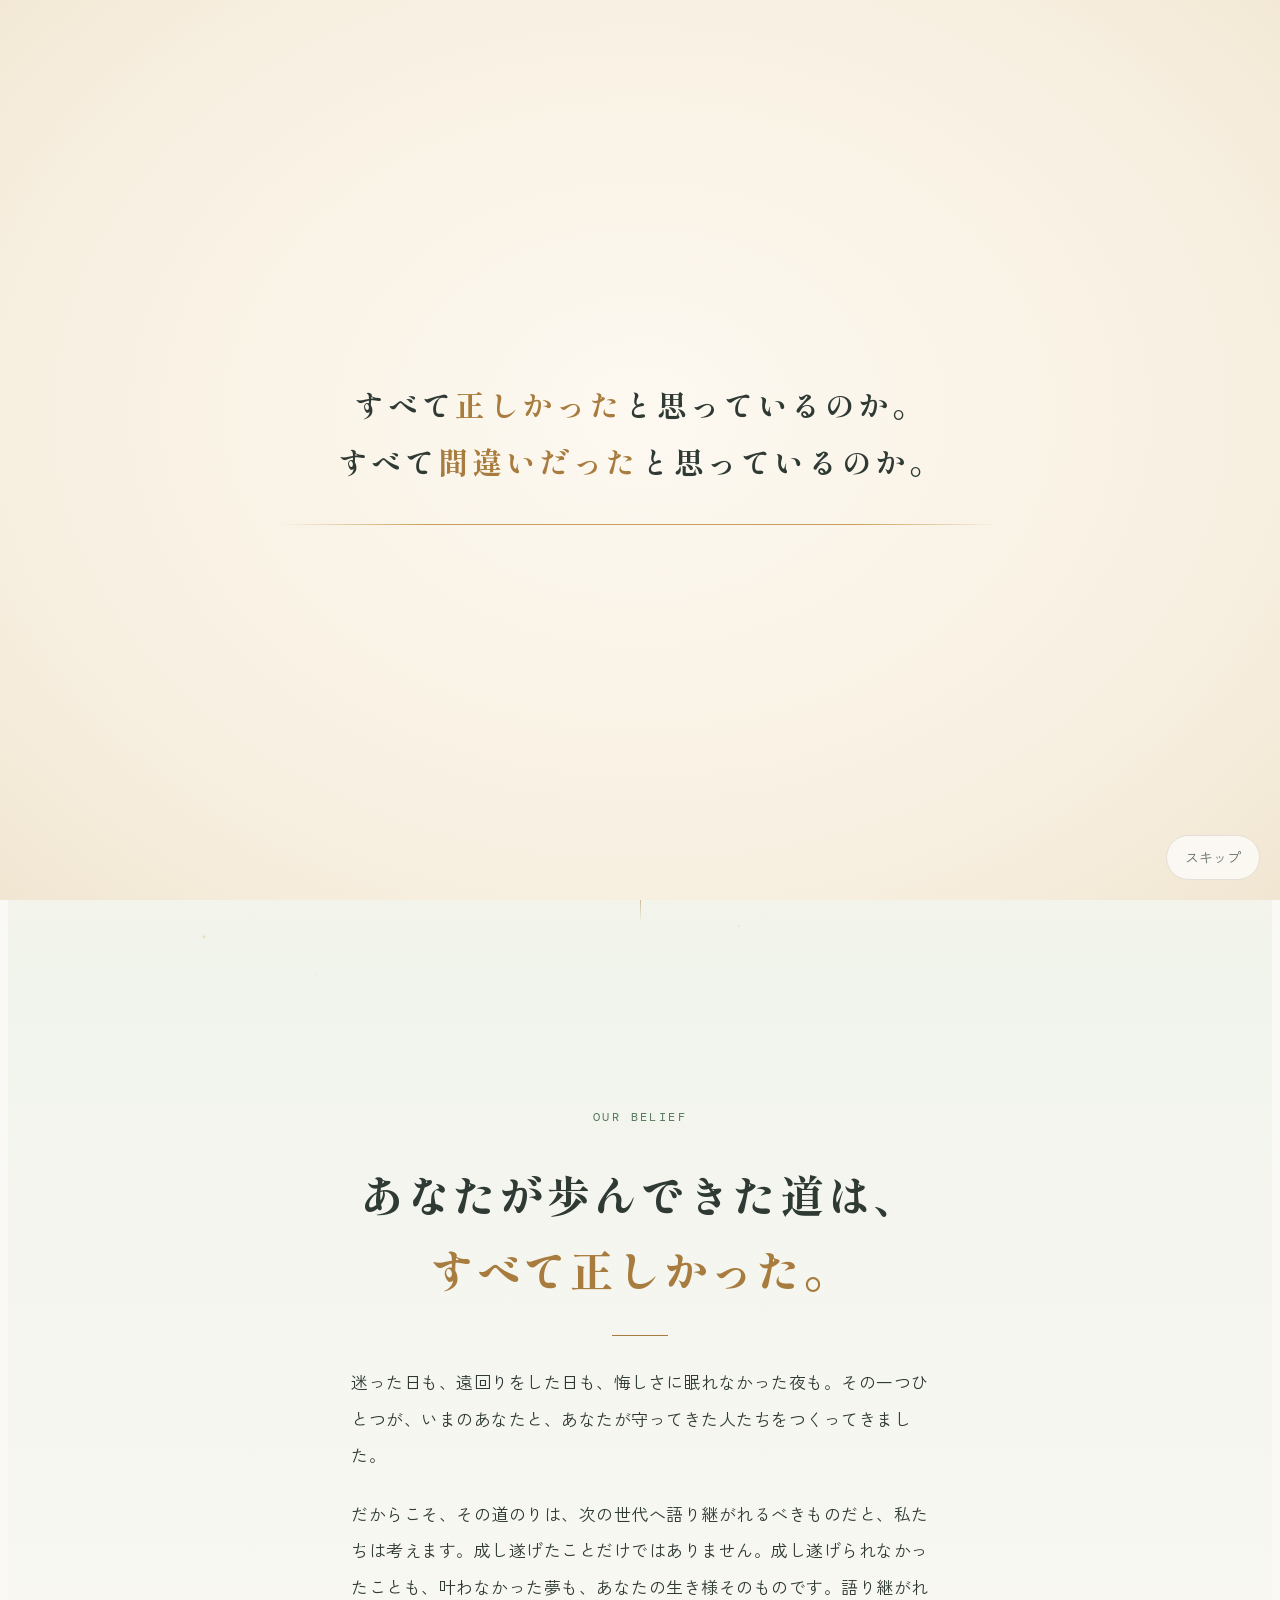
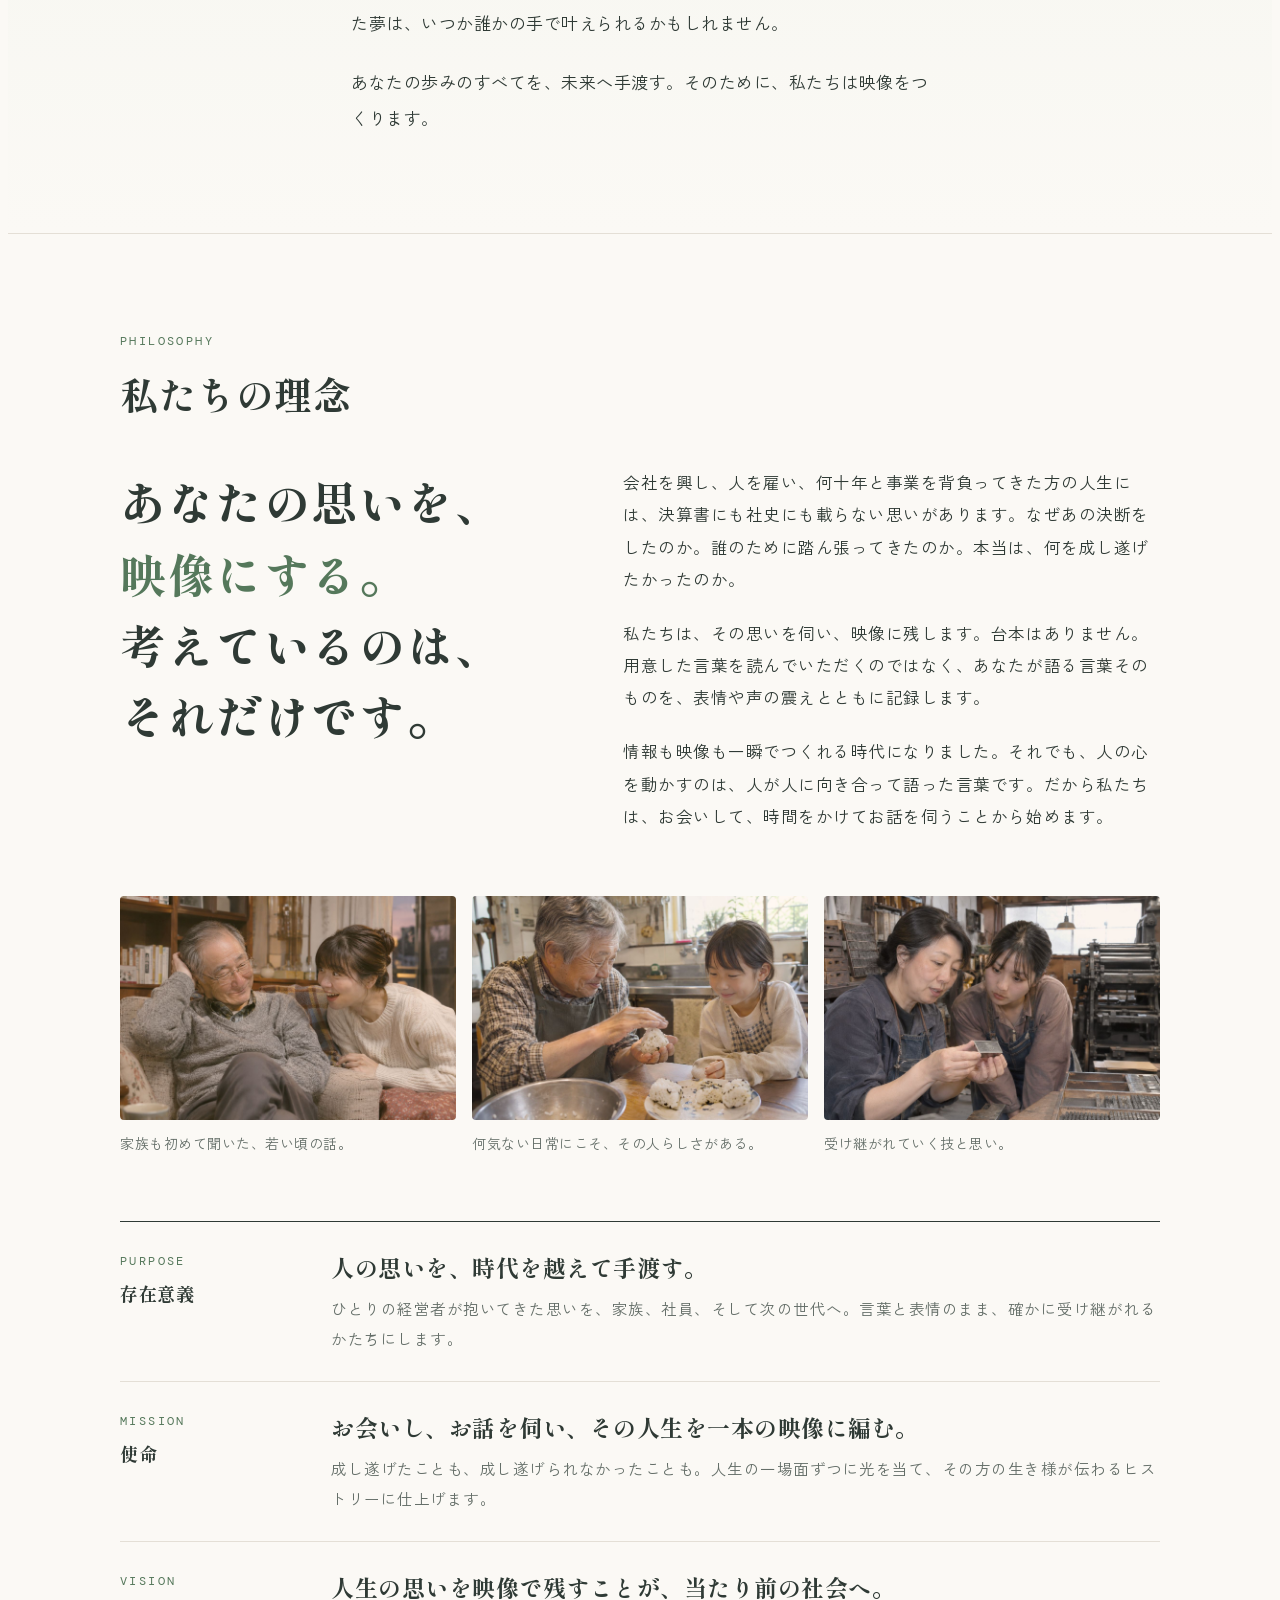
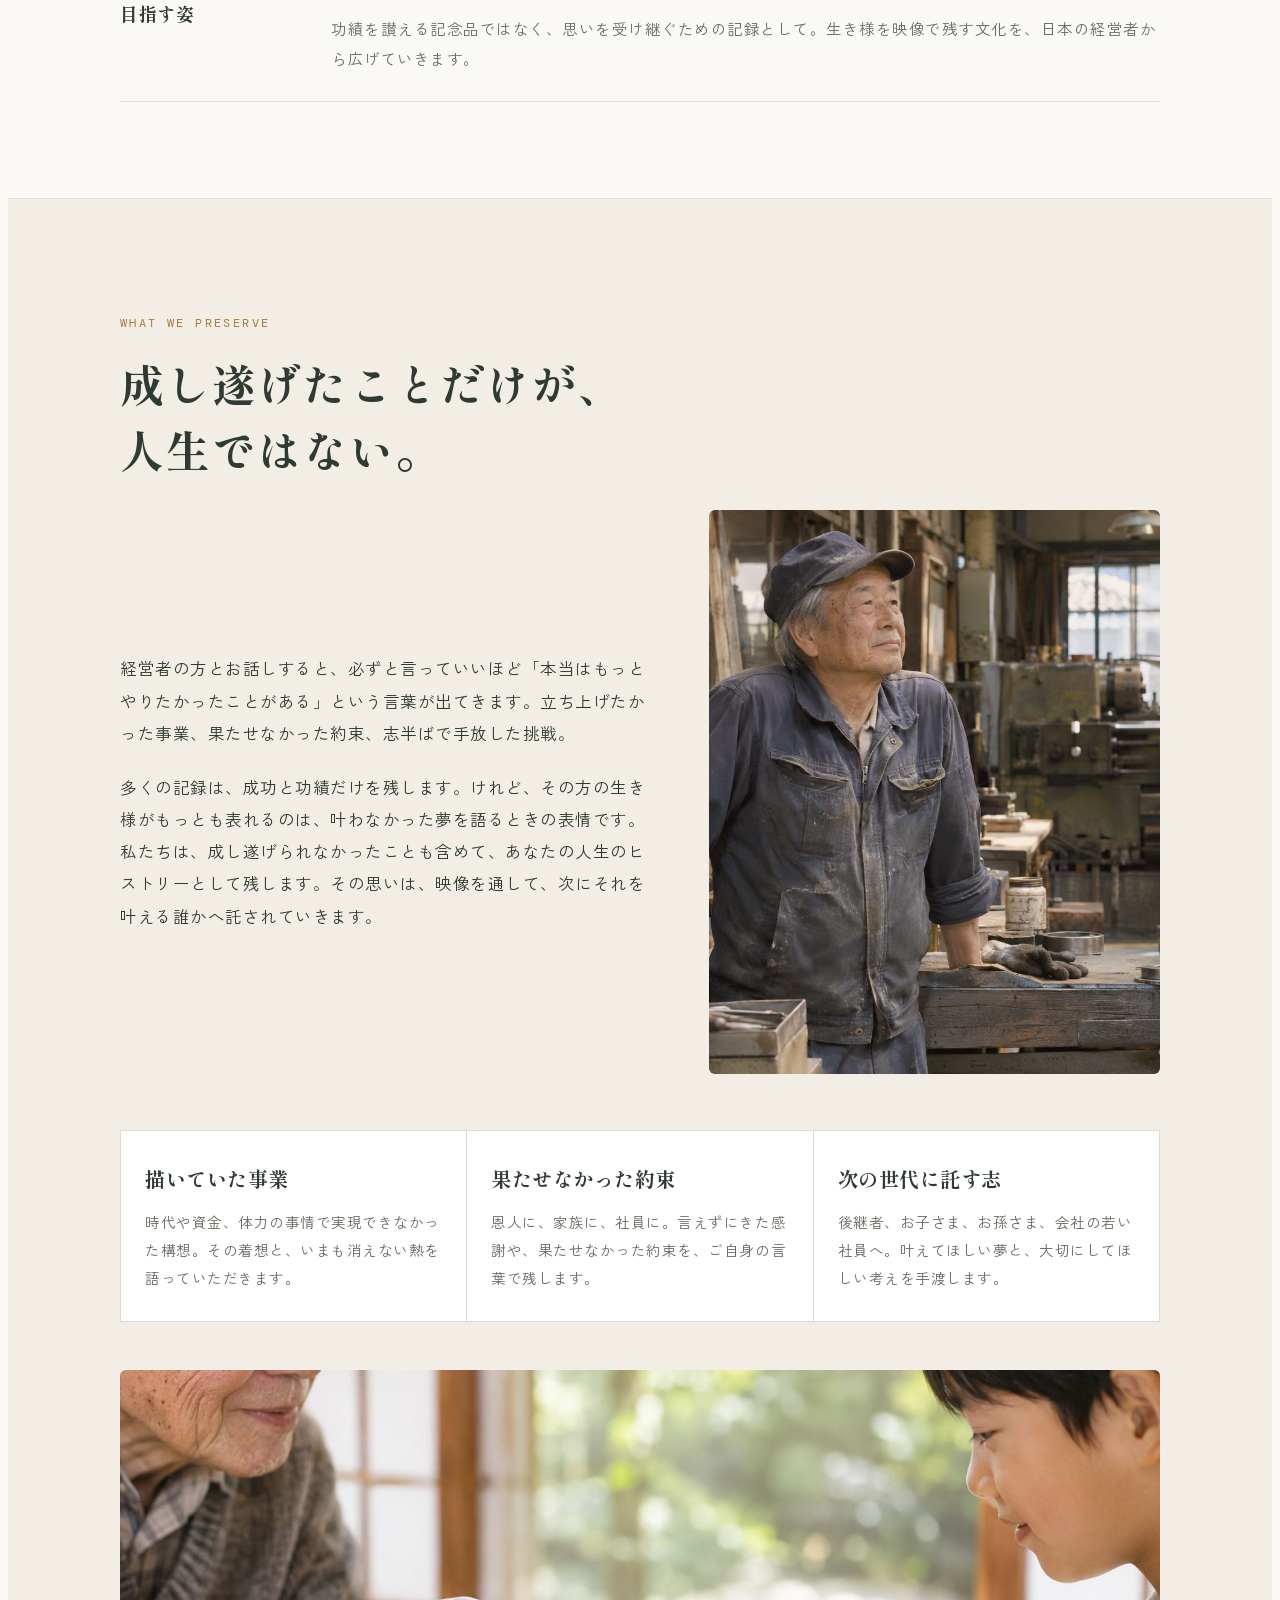
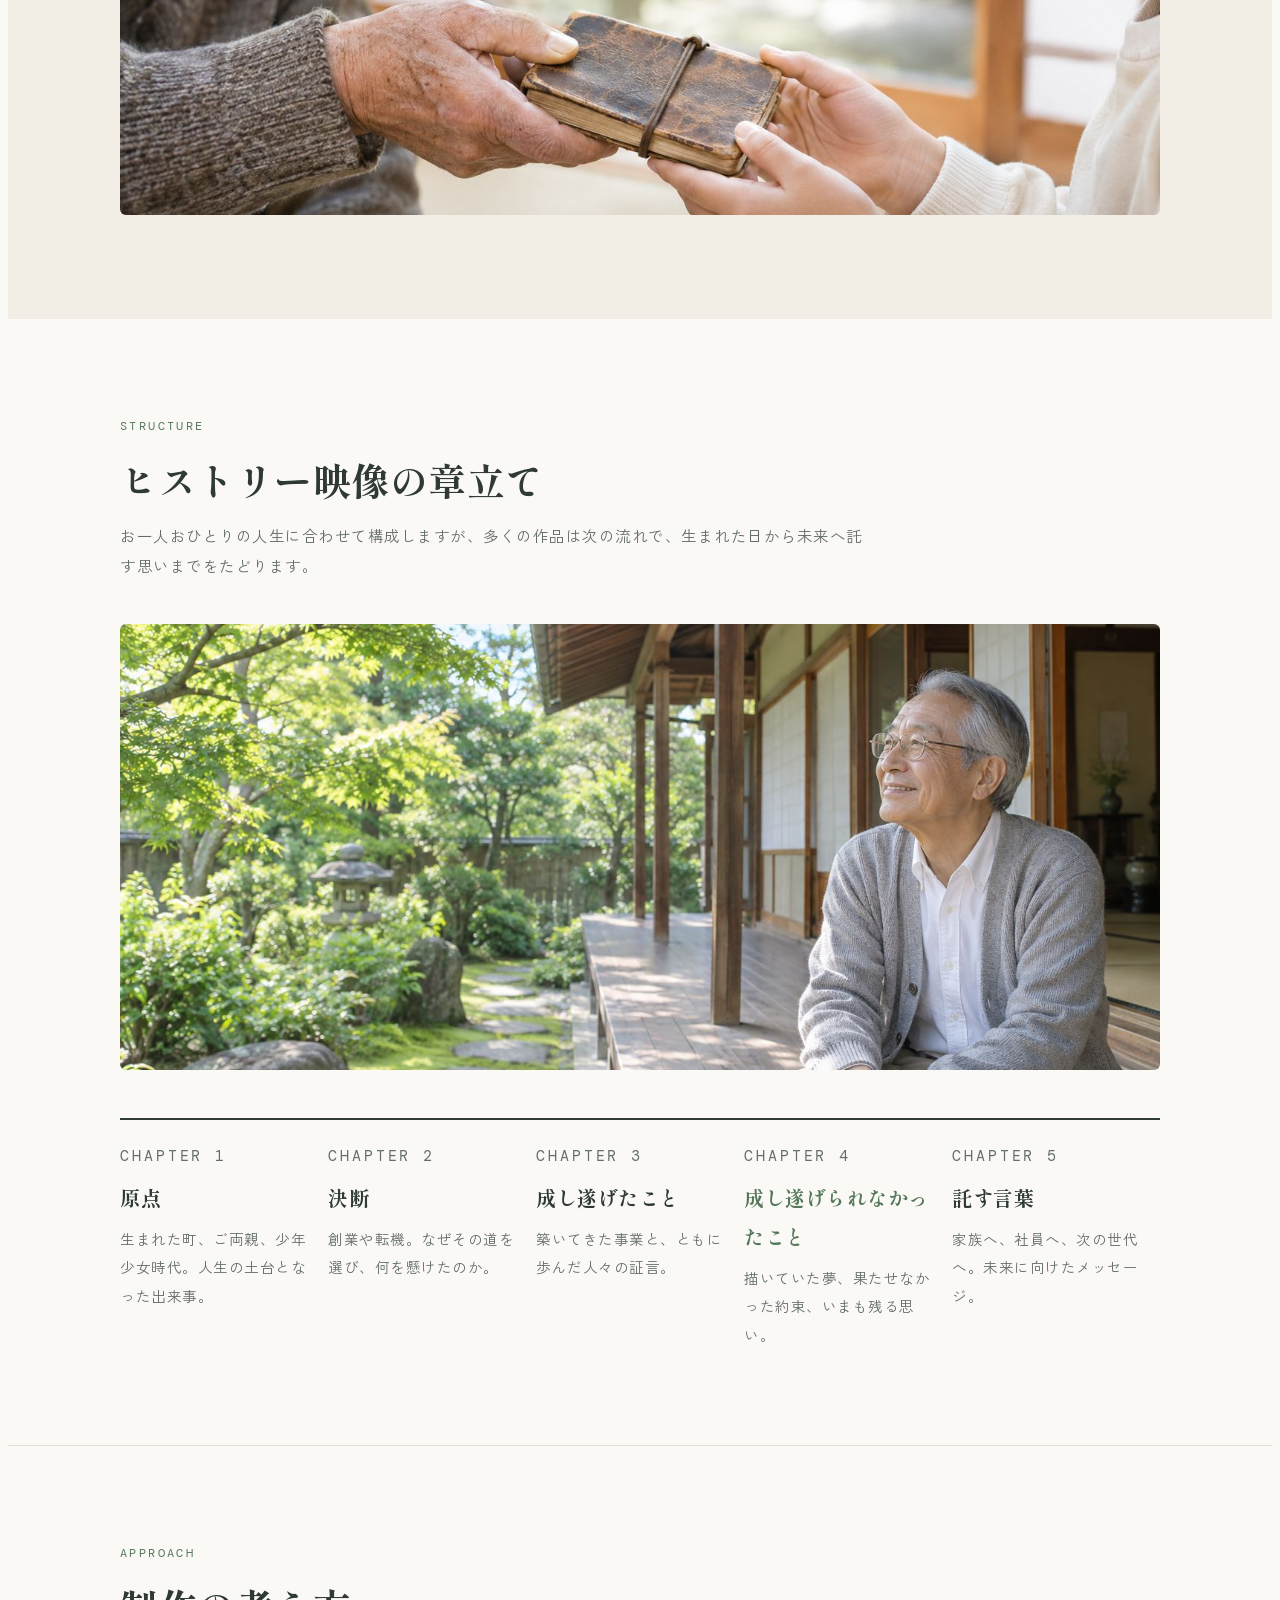
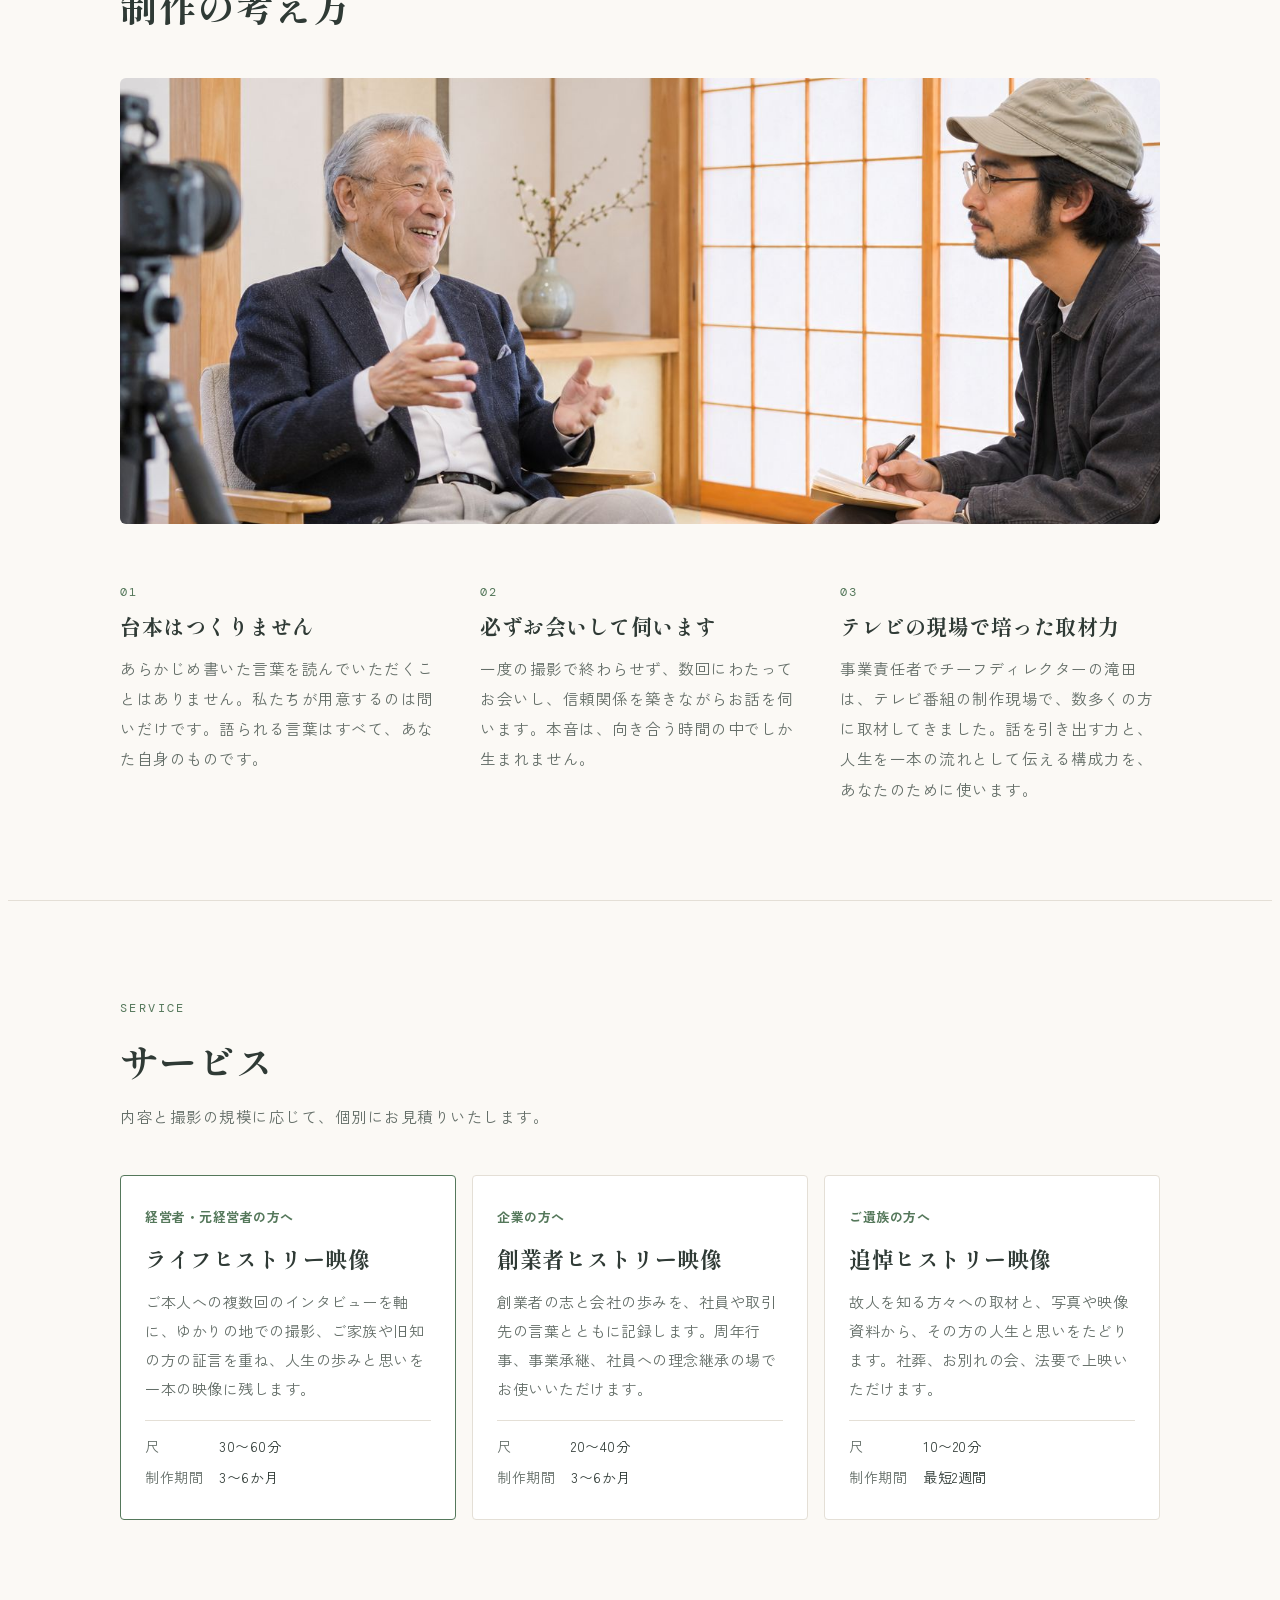
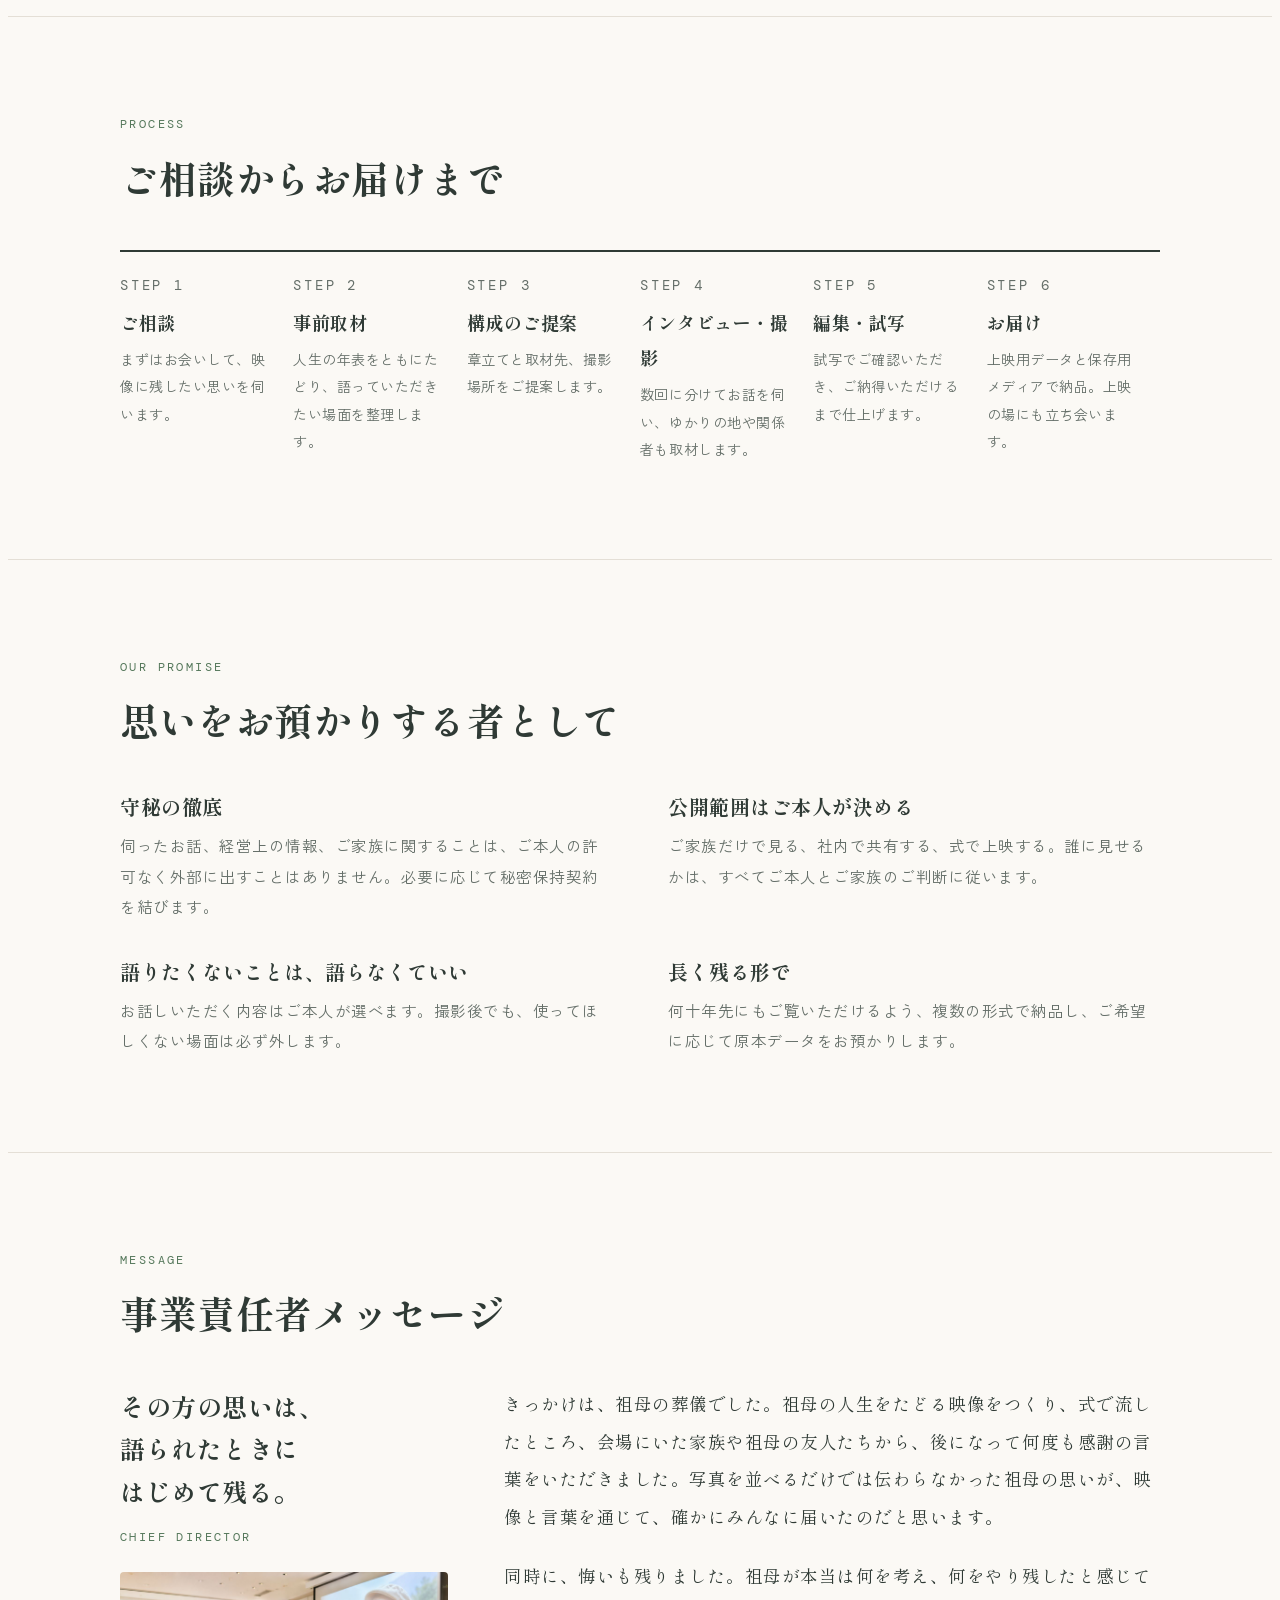
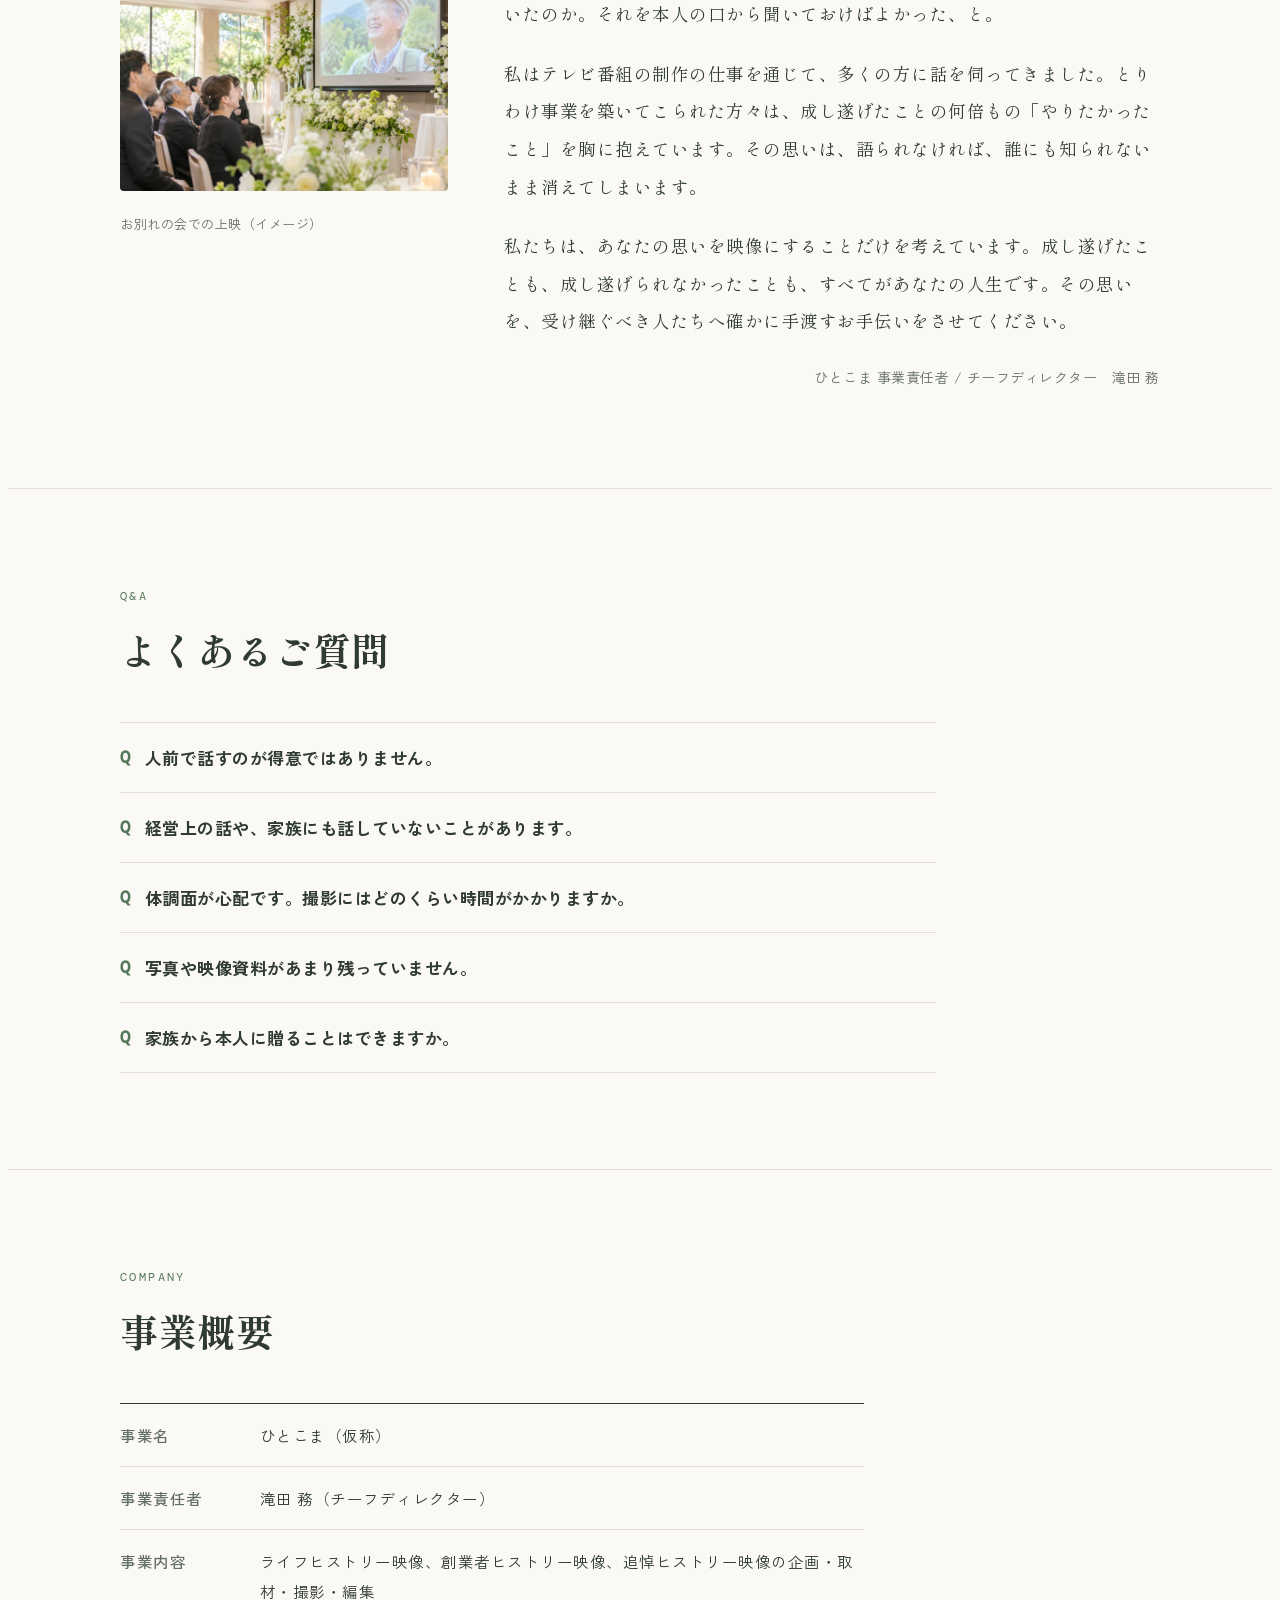
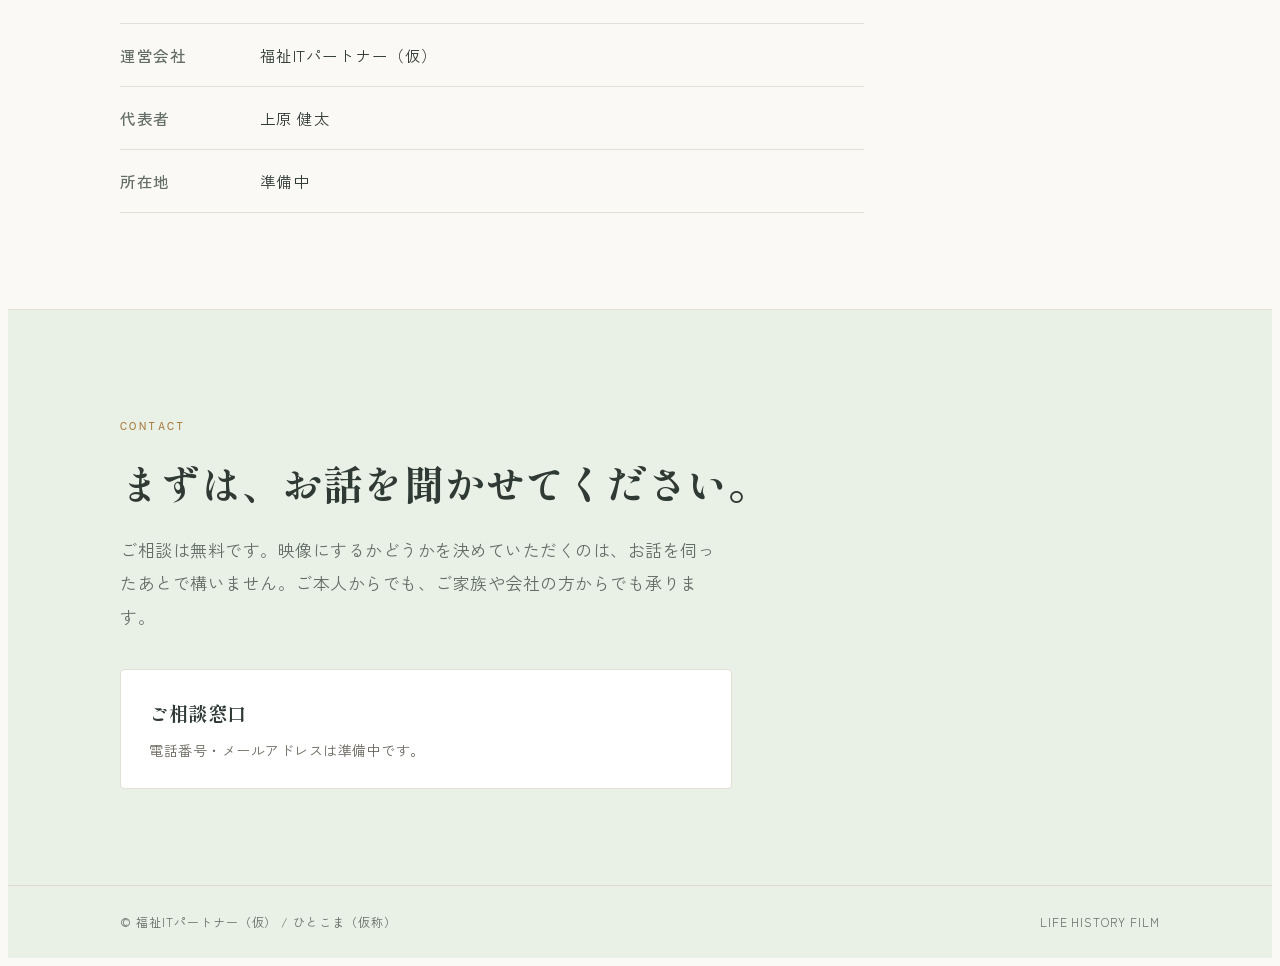
==== commit 0ea5f8a9: "確認用ページ：おまけの非公式ヒストリーと動画を削除、オープニングのコピーを変更 Co-Authored-By: Claude Opus 5.5 <noreply@anthropic.com> Clau" ====
--- a/case-2611-pv14/index.html
+++ b/case-2611-pv14/index.html
@@ -241,24 +241,6 @@
 .intro .skip:focus-visible{outline:2px solid var(--gold);outline-offset:3px}
 @media (prefers-reduced-motion:reduce){.intro{display:none!important}}
 
-/* 事業責任者ヒストリー（おまけ） */
-.bonus{padding-block:88px;border-bottom:1px solid var(--line);background:repeating-linear-gradient(-45deg,var(--bg) 0 14px,#F6F2EA 14px 28px)}
-.bonus .note{display:inline-block;font-size:13px;color:#8A5B2B;background:#FBEBD3;border:1px dashed #D9A867;border-radius:999px;padding:4px 14px}
-.bonus-grid{display:grid;grid-template-columns:minmax(0,5fr) minmax(0,6fr);gap:48px;align-items:start;margin-top:36px}
-@media (max-width:860px){.bonus-grid{grid-template-columns:1fr;gap:28px}}
-.tv{margin:0;background:var(--surface);border:1px solid var(--line);border-radius:6px;padding:12px;box-shadow:0 14px 30px -22px rgba(80,60,30,.5)}
-.tv video{display:block;width:100%;aspect-ratio:4/3;object-fit:cover;border-radius:3px;background:#EDE7DB}
-.tv figcaption{font-size:13.5px;color:var(--muted);margin-top:10px;line-height:1.8}
-.tv .tag{font-family:var(--f-mono);font-size:11px;letter-spacing:.14em;color:#B0412E;margin-right:6px}
-.history{list-style:none;margin:0;padding:0;display:grid;border-top:1px solid var(--ink)}
-.history li{display:grid;grid-template-columns:7.5em minmax(0,1fr);gap:16px;padding:16px 0;border-bottom:1px solid var(--line)}
-.history b{font-family:var(--f-display);font-size:17px}
-.history p{font-size:15px;color:var(--ink)}
-.history small{display:block;font-size:12px;color:var(--muted);margin-top:4px}
-.history li.fail b{color:var(--accent)}
-@media (max-width:560px){.history li{grid-template-columns:1fr;gap:4px}}
-.bonus h2{word-break:keep-all;overflow-wrap:anywhere}
-
 /* 私たちが信じていること */
 .belief{padding-block:104px 96px;border-bottom:1px solid var(--line);background:linear-gradient(180deg,#F1F4EC 0%,var(--bg) 100%)}
 .belief .wrap{display:grid;justify-items:center;text-align:center;gap:28px}
@@ -332,7 +314,7 @@
   h.classList.add('wait');o.hidden=false;
   var w=o.querySelector('.words'),l1=w.querySelector('.l1'),l2=w.querySelector('.l2');
   function chars(el,text,hl){var out=[],k=hl?text.indexOf(hl):-1;text.split('').forEach(function(c,i){var s=document.createElement('span');s.textContent=c;if(k>=0&&i>=k&&i<k+hl.length){var e=document.createElement('em');e.appendChild(s);el.appendChild(e);}else el.appendChild(s);out.push(s);});return out;}
-  var a=chars(l1,'歩んできた道は、すべて正しかった。','正しかった'),b=chars(l2,'叶わなかった夢も、未来へ手渡そう。','未来へ');
+  var a=chars(l1,'すべて正しかったと思っているのか。','正しかった'),b=chars(l2,'すべて間違いだったと思っているのか。','間違いだった');
   var T=[],done=false;function at(ms,fn){T.push(setTimeout(fn,ms));}
   function finish(){if(done)return;done=true;T.forEach(clearTimeout);o.classList.add('out');h.classList.remove('wait');setTimeout(function(){o.hidden=true},2300);}
   at(400,function(){o.classList.add('draw')});
@@ -509,31 +491,6 @@
           <p>私たちは、あなたの思いを映像にすることだけを考えています。成し遂げたことも、成し遂げられなかったことも、すべてがあなたの人生です。その思いを、受け継ぐべき人たちへ確かに手渡すお手伝いをさせてください。</p>
           <p class="sign">ひとこま 事業責任者 / チーフディレクター　滝田 務</p>
         </blockquote>
-      </div>
-    </div>
-  </section>
-
-  <section class="bonus" id="takki">
-    <div class="wrap">
-      <div class="sec-head" style="margin-bottom:0">
-        <span class="note">※ここはタッキー確認用のおまけです。公開前に消します。</span>
-        <span class="en" style="margin-top:12px">Unofficial History</span>
-        <h2>事業責任者・<wbr>滝田務ヒストリー<br><small style="font-size:.55em;color:var(--muted)">（非公式・本人未確認・諸説あり）</small></h2>
-      </div>
-      <div class="bonus-grid">
-        <figure class="tv">
-          <video controls playsinline preload="metadata" poster="video/takki-poster.jpg" width="640" height="480"><source src="video/takki.mp4" type="video/mp4"></video>
-          <figcaption><span class="tag">● 発掘映像</span>卒業旅行で、何かを熱く語る若き日の滝田。何を語っているのか、本人もたぶん覚えていない（笑）</figcaption>
-        </figure>
-        <ol class="history">
-          <li><b>誕生</b><p>鳥取県に、次男として生まれる。産声を上げる前に、まず照明の位置を確認したと言われている。<small>出典：なし</small></p></li>
-          <li><b>少年時代</b><p>バレーボールに打ち込み、鳥取県の国体選手に選ばれる。ポジションはレフトスパイカー。カメラではなく、ボールを打ち込む日々。<small>映像の道は、まだ影も形もない</small></p></li>
-          <li><b>大学時代</b><p>のちの代表・上原チャブ氏と出会う。酒の飲み方を覚え、チャリで暴走する。キャップとメガネの組み合わせも、この頃に確立。<small>上の映像が動かぬ証拠（チャリは映っていない）</small></p></li>
-          <li><b>テレビの現場へ</b><p>上原チャブ氏をアシスタントディレクターに従え、長澤まさみさん、武井咲さんへのインタビューを敢行する。<small>ADの働きぶりについては、両者の記憶に食い違いあり</small></p></li>
-          <li><b>経済の現場へ</b><p>テレビ東京「ワールドビジネスサテライト」のプロデュースを手がける。経営者の言葉を聞き続けた日々が、いまの事業につながっている。<small>たぶん</small></p></li>
-          <li><b>転機</b><p>祖母の映像で、親戚一同を泣かせて笑わせる。気づけば事業責任者になっていた。</p></li>
-          <li class="fail"><b>成し遂げられなかったこと</b><p>キャップ以外の帽子を、かぶりこなすこと。現在も挑戦中。<small>当社の理念どおり、この夢もヒストリーとして残します</small></p></li>
-        </ol>
       </div>
     </div>
   </section>
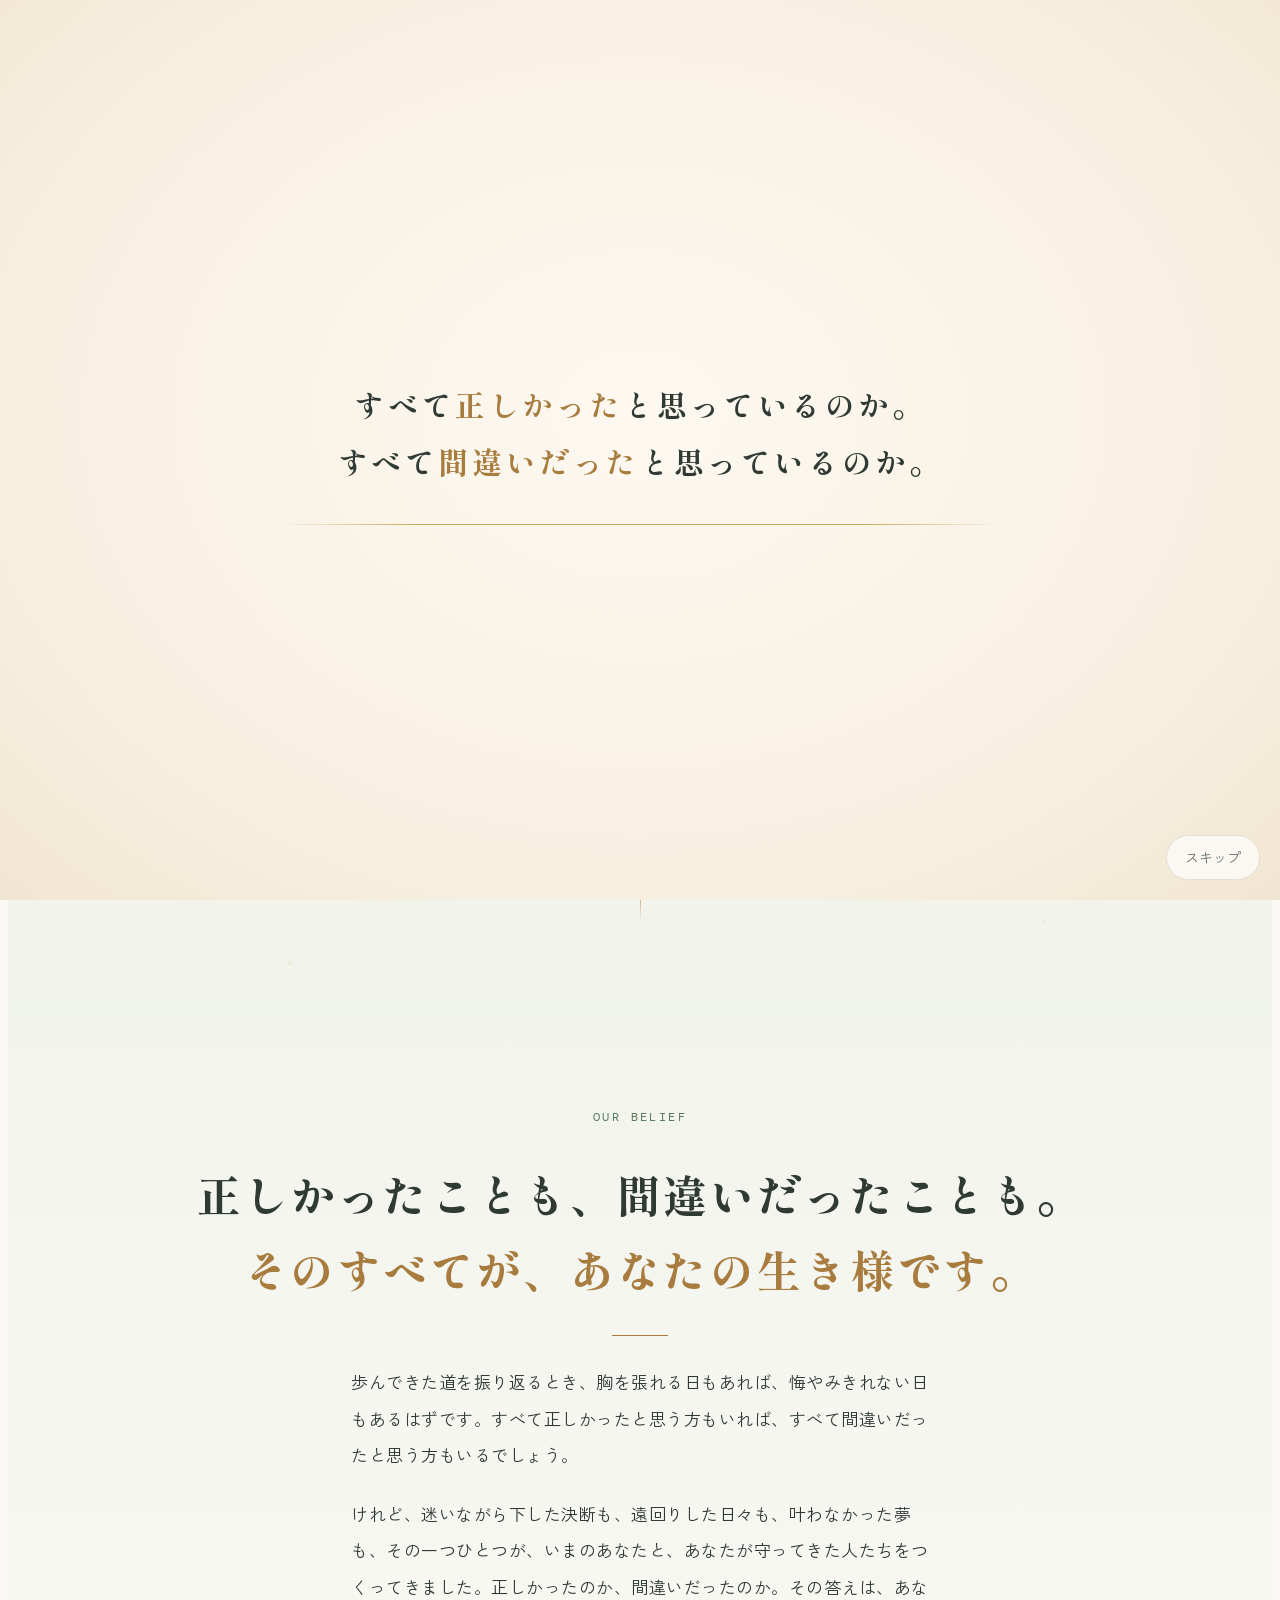
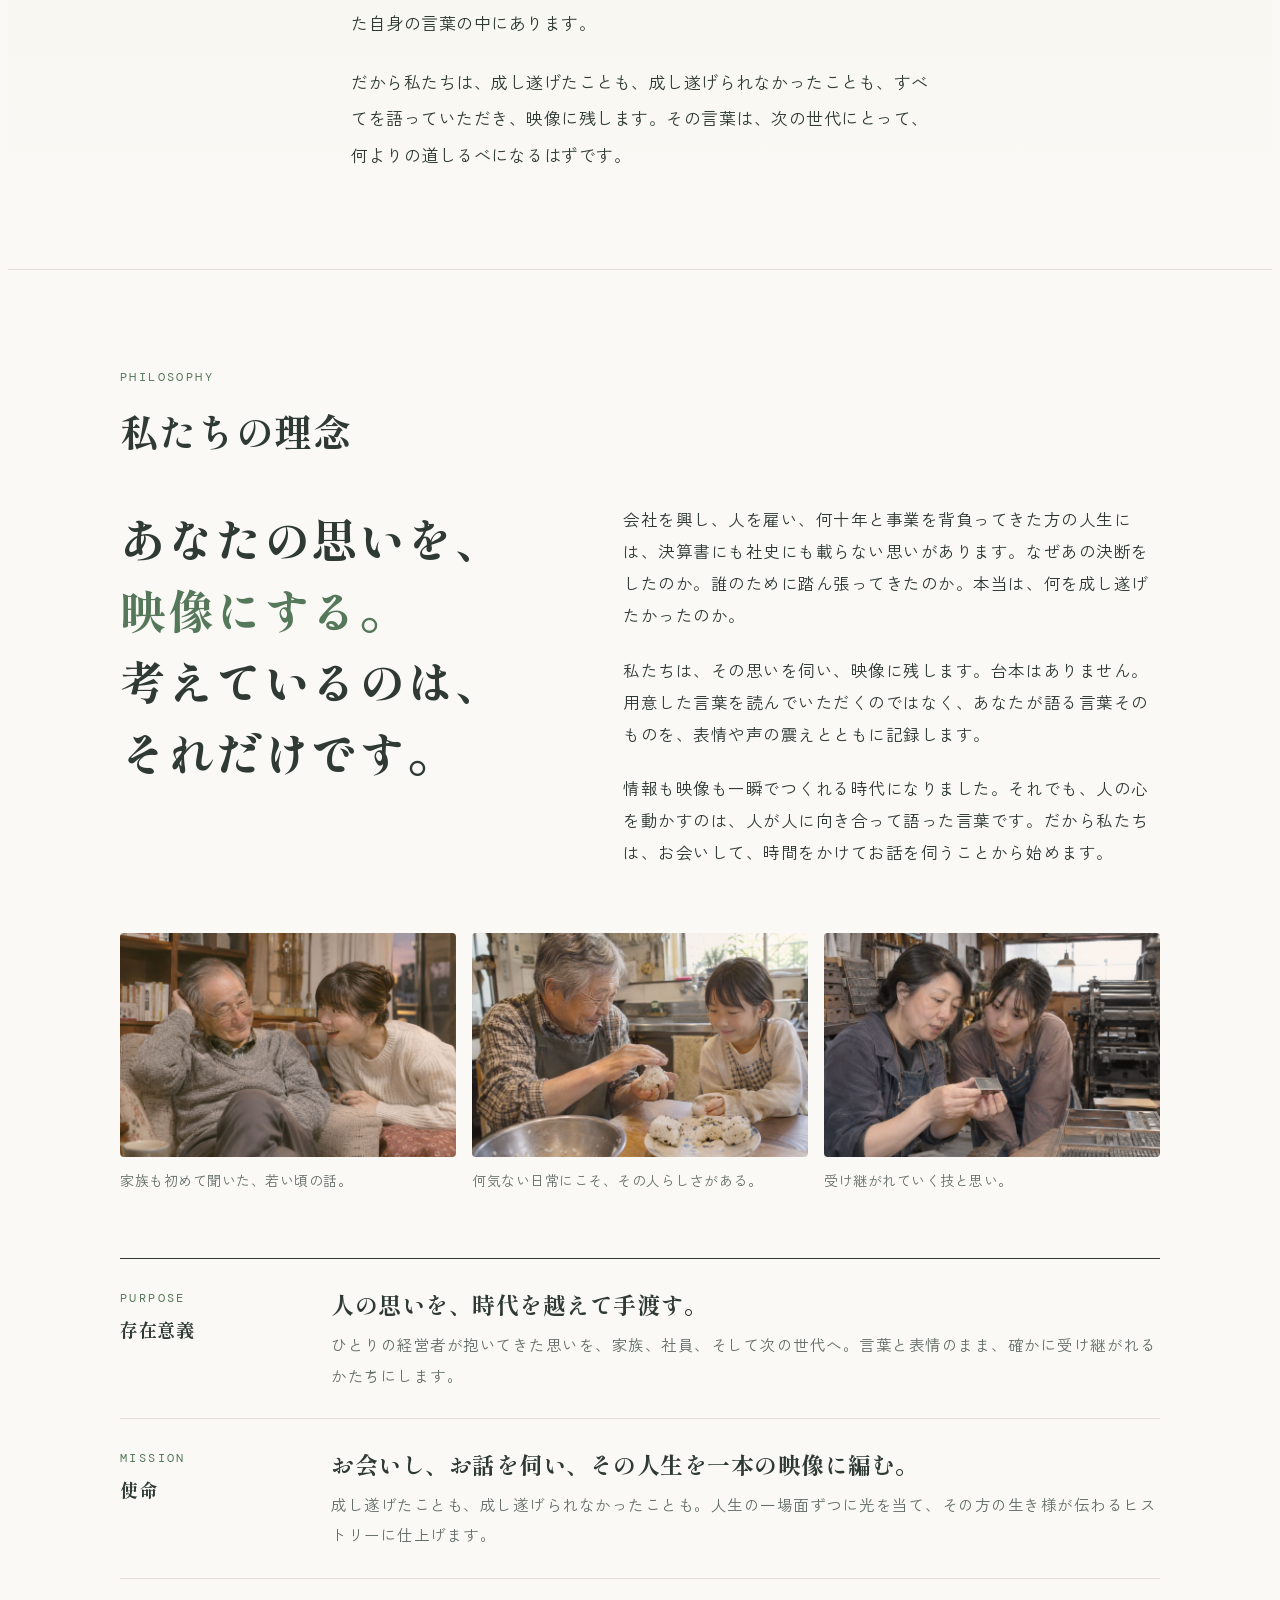
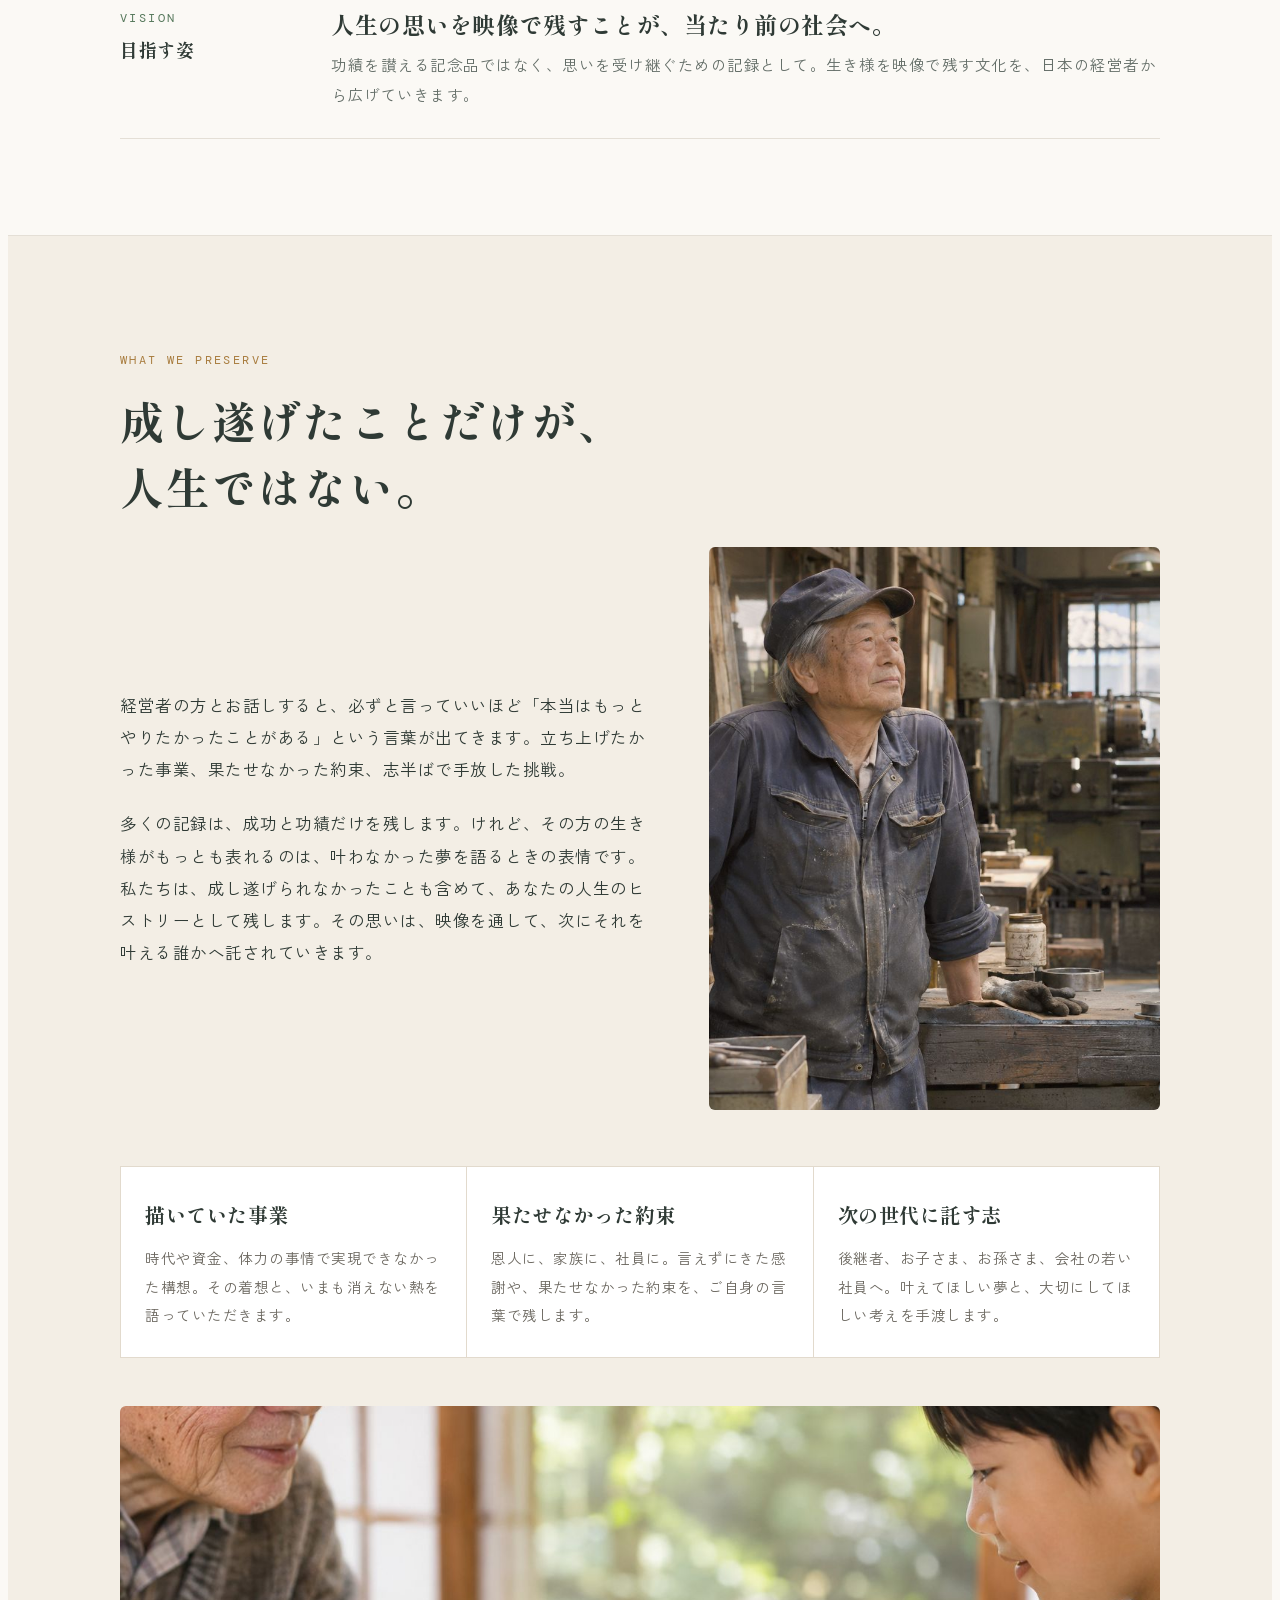
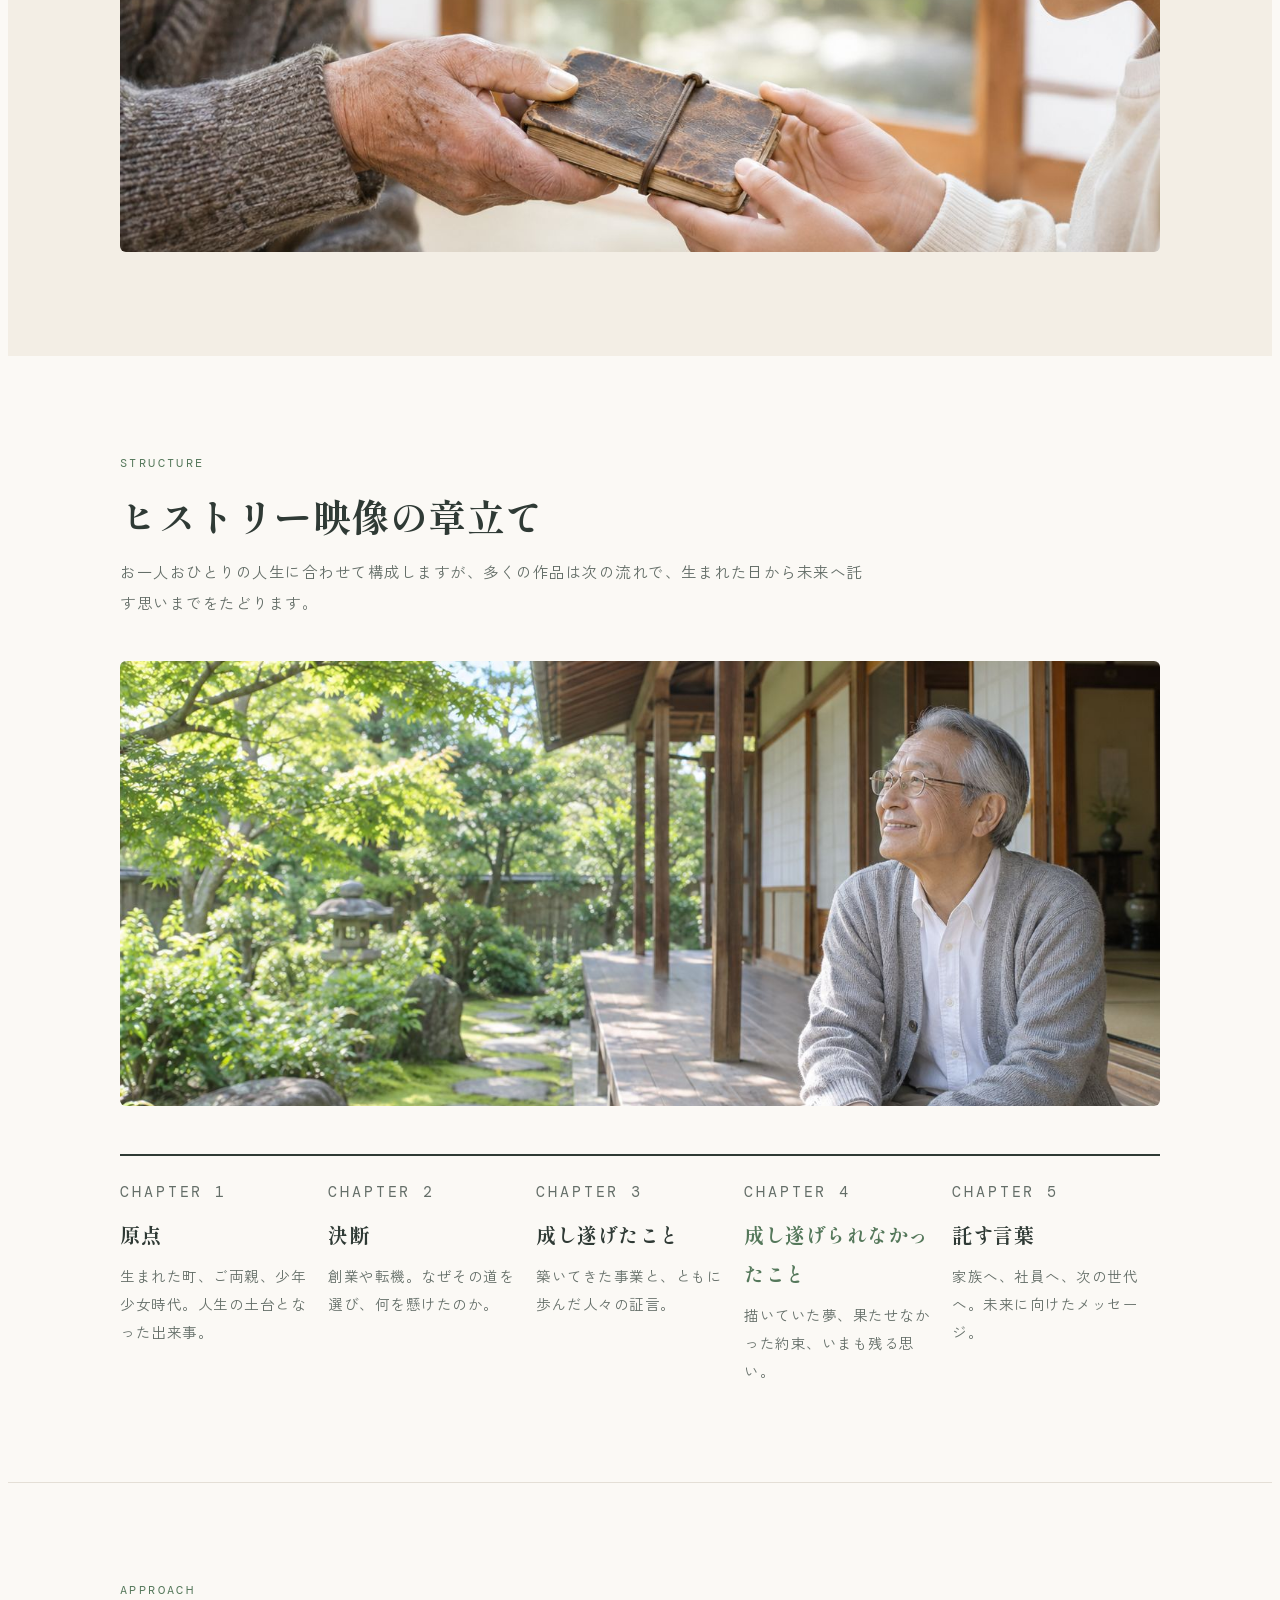
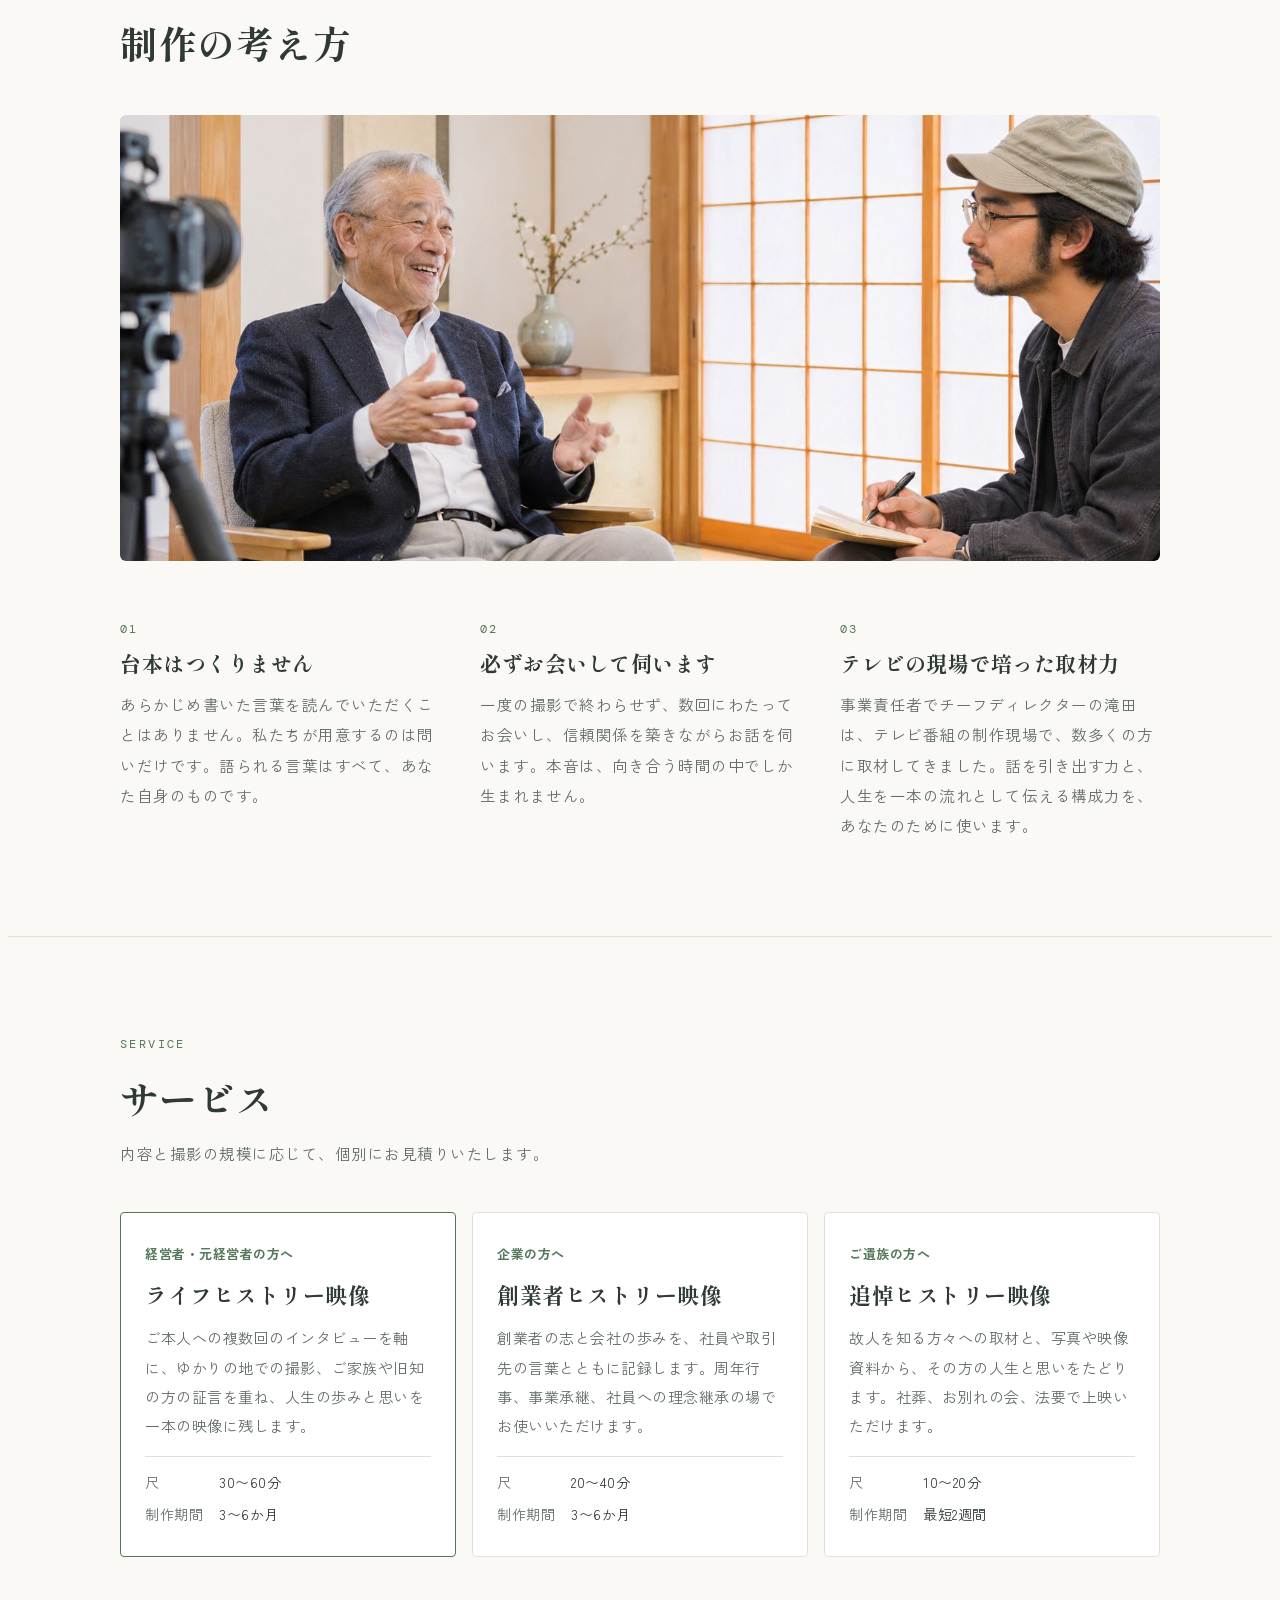
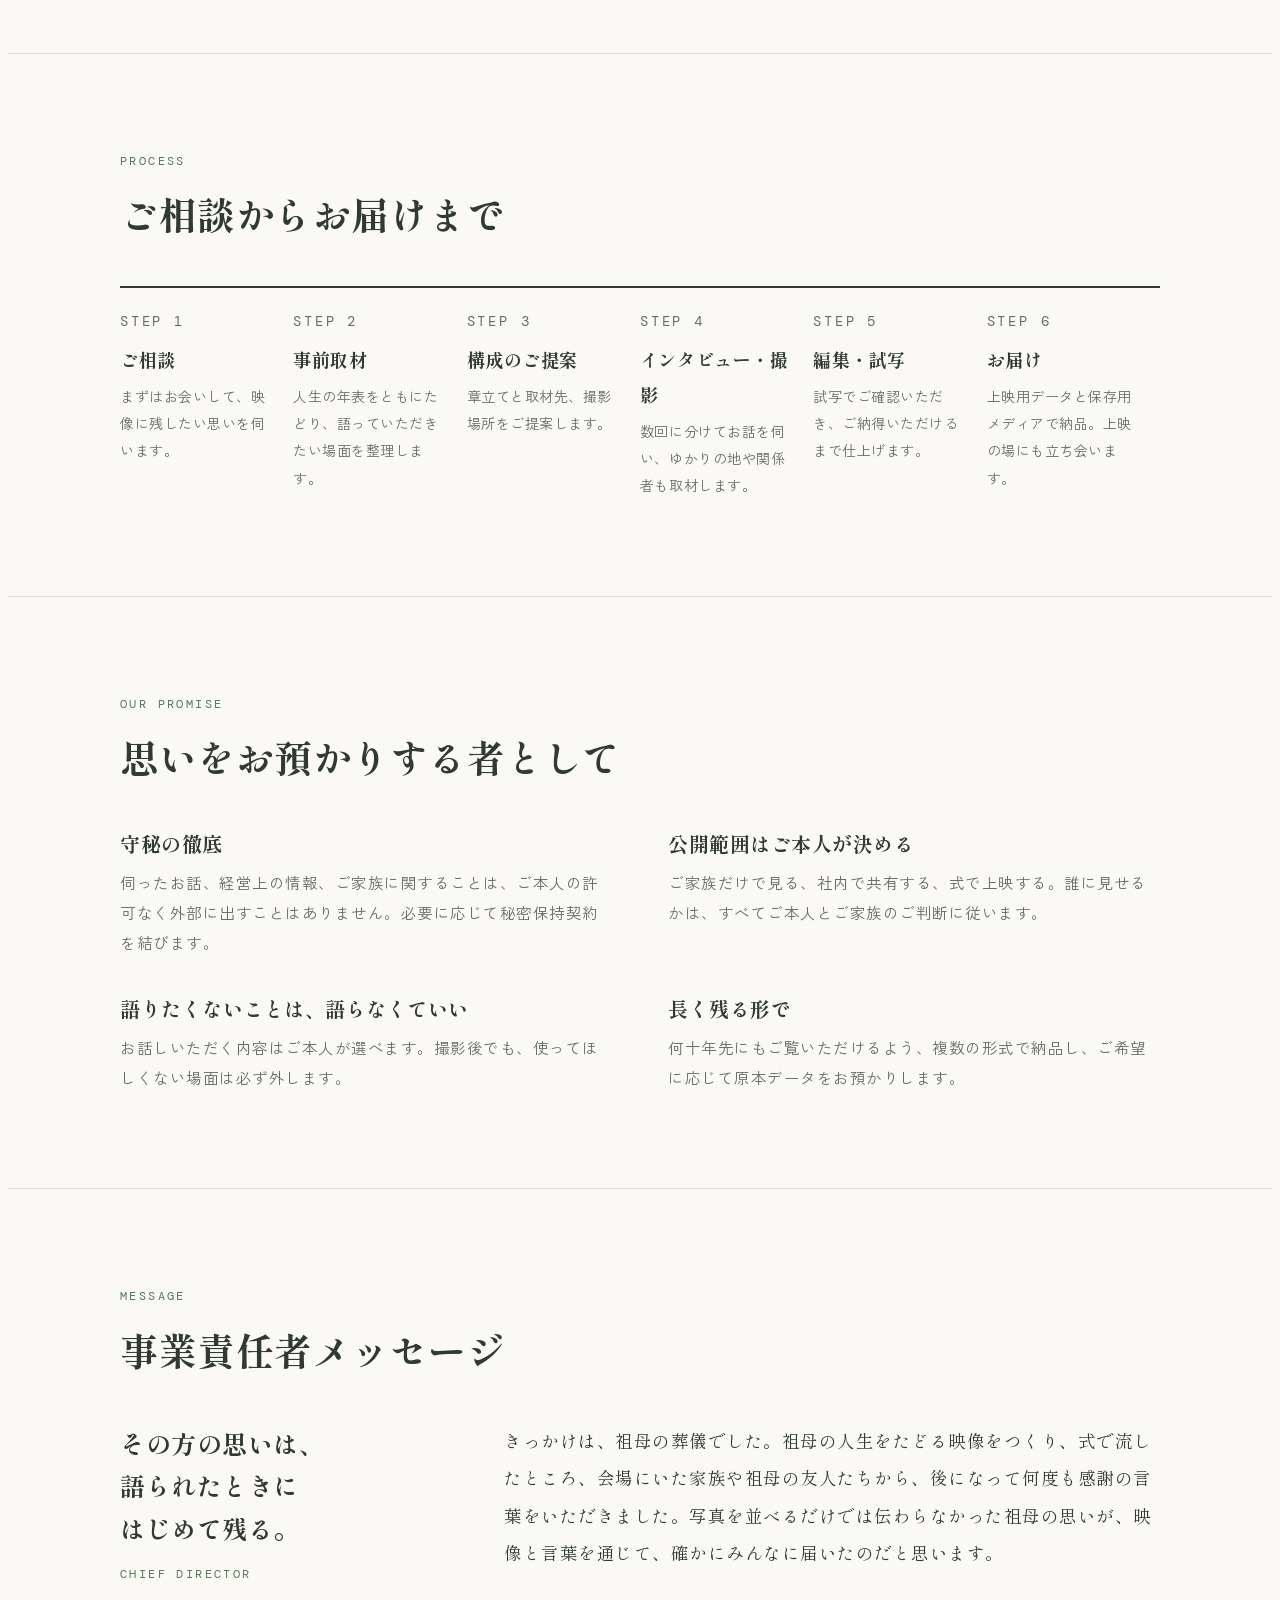
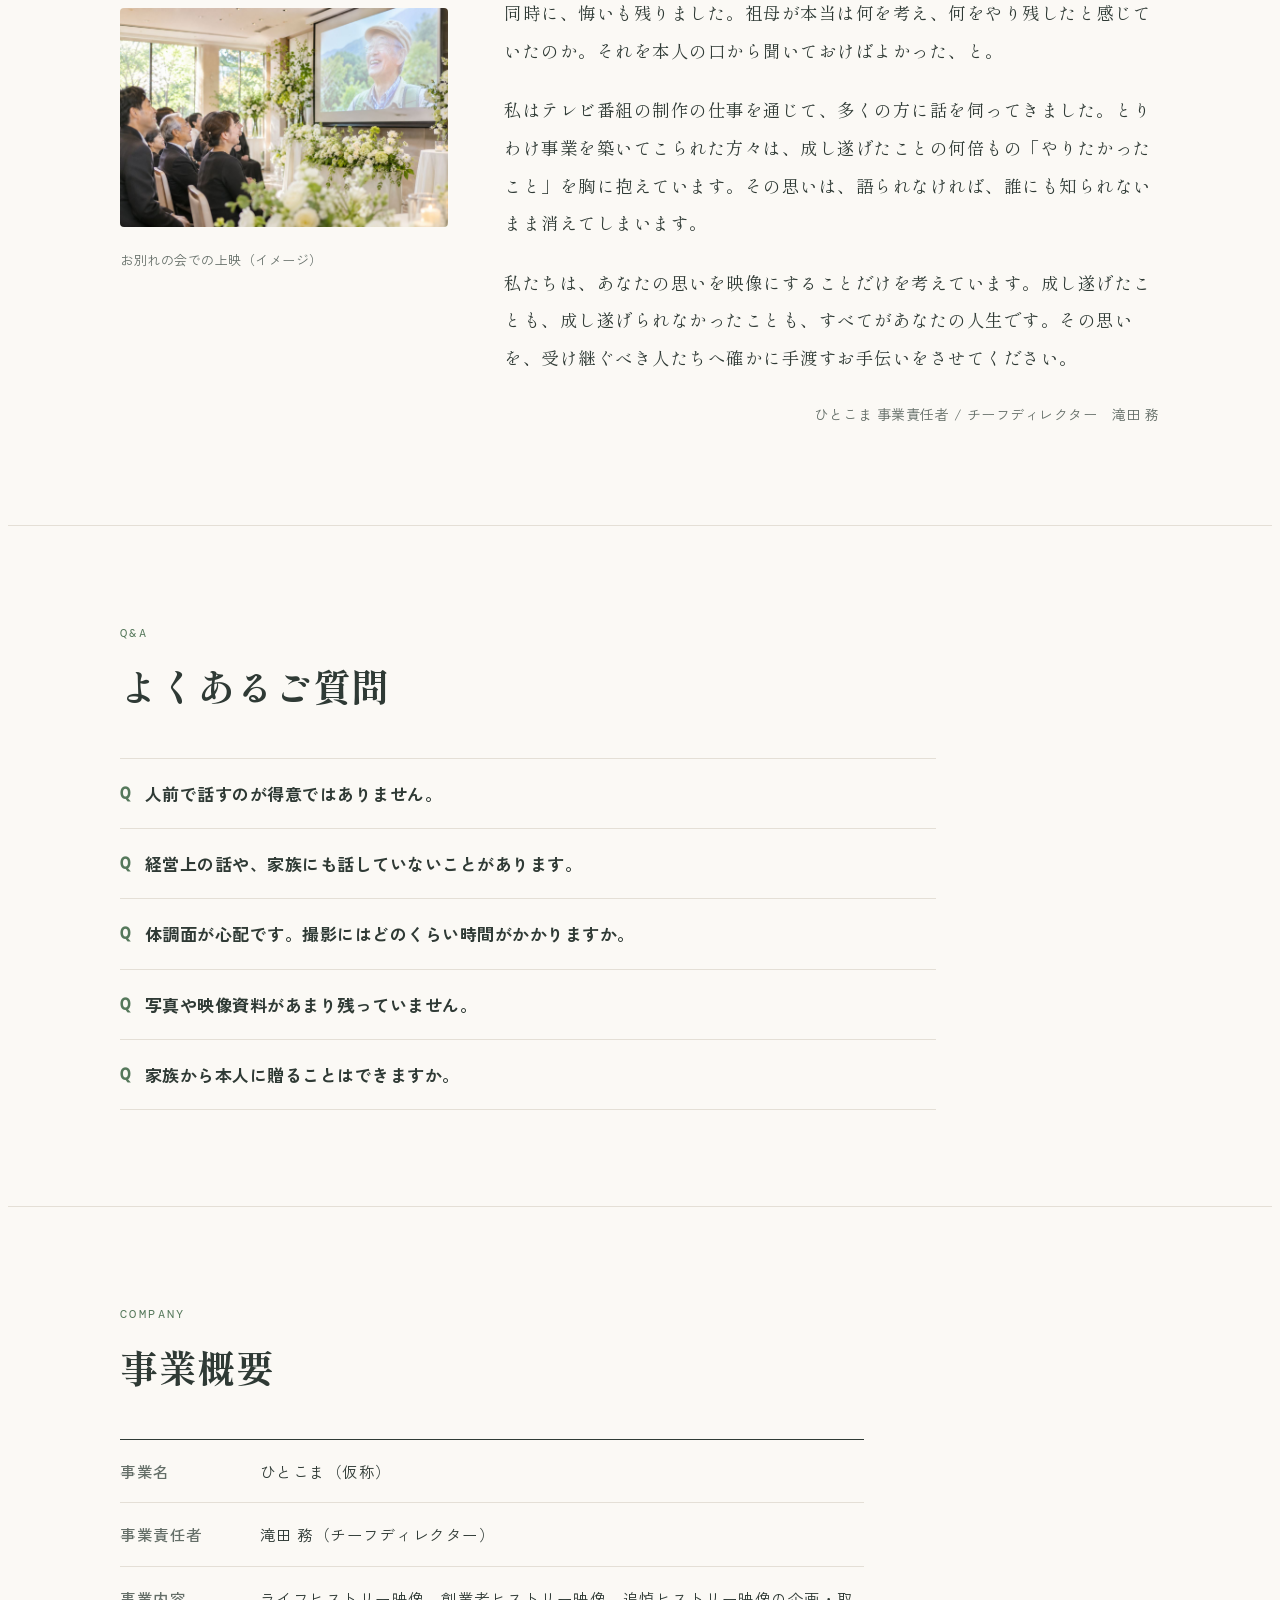
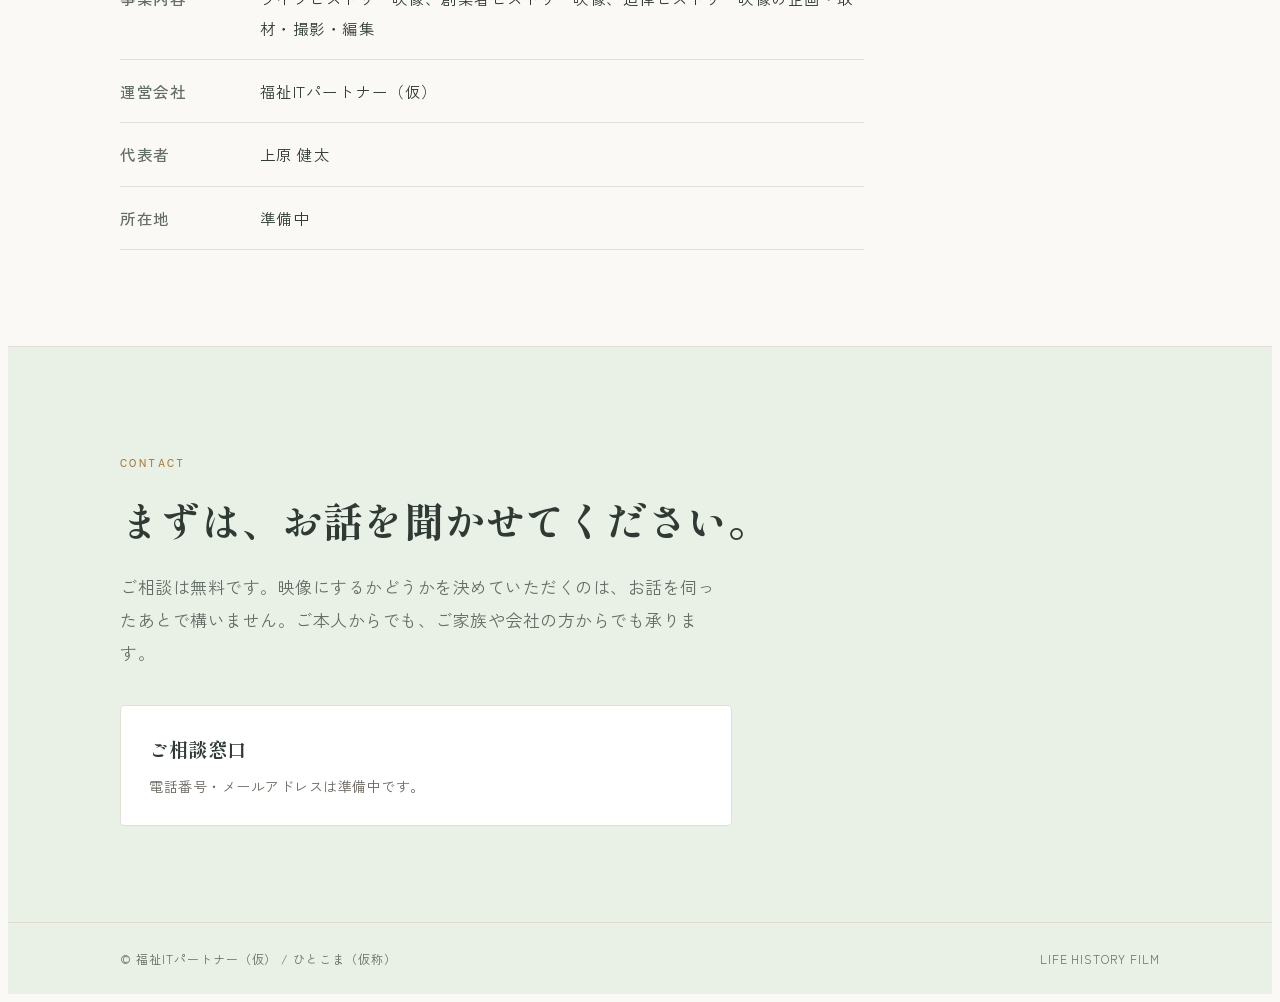
==== commit e32bed85: "確認用ページ：新しいキャッチフレーズに合わせて Our belief の文面を書き換え Co-Authored-By: Claude Opus 5.5 <noreply@anthropic.com> " ====
--- a/case-2611-pv14/index.html
+++ b/case-2611-pv14/index.html
@@ -332,12 +332,12 @@
   <section class="belief" id="belief">
     <div class="wrap">
       <span class="en">Our belief</span>
-      <p class="big">あなたが歩んできた道は、<br><em>すべて正しかった。</em></p>
+      <p class="big">正しかったことも、間違いだったことも。<br><em>そのすべてが、あなたの生き様です。</em></p>
       <div class="rule" aria-hidden="true"></div>
       <div class="prose">
-        <p>迷った日も、遠回りをした日も、悔しさに眠れなかった夜も。その一つひとつが、いまのあなたと、あなたが守ってきた人たちをつくってきました。</p>
-        <p>だからこそ、その道のりは、次の世代へ語り継がれるべきものだと、私たちは考えます。成し遂げたことだけではありません。成し遂げられなかったことも、叶わなかった夢も、あなたの生き様そのものです。語り継がれた夢は、いつか誰かの手で叶えられるかもしれません。</p>
-        <p>あなたの歩みのすべてを、未来へ手渡す。そのために、私たちは映像をつくります。</p>
+        <p>歩んできた道を振り返るとき、胸を張れる日もあれば、悔やみきれない日もあるはずです。すべて正しかったと思う方もいれば、すべて間違いだったと思う方もいるでしょう。</p>
+        <p>けれど、迷いながら下した決断も、遠回りした日々も、叶わなかった夢も、その一つひとつが、いまのあなたと、あなたが守ってきた人たちをつくってきました。正しかったのか、間違いだったのか。その答えは、あなた自身の言葉の中にあります。</p>
+        <p>だから私たちは、成し遂げたことも、成し遂げられなかったことも、すべてを語っていただき、映像に残します。その言葉は、次の世代にとって、何よりの道しるべになるはずです。</p>
       </div>
     </div>
   </section>
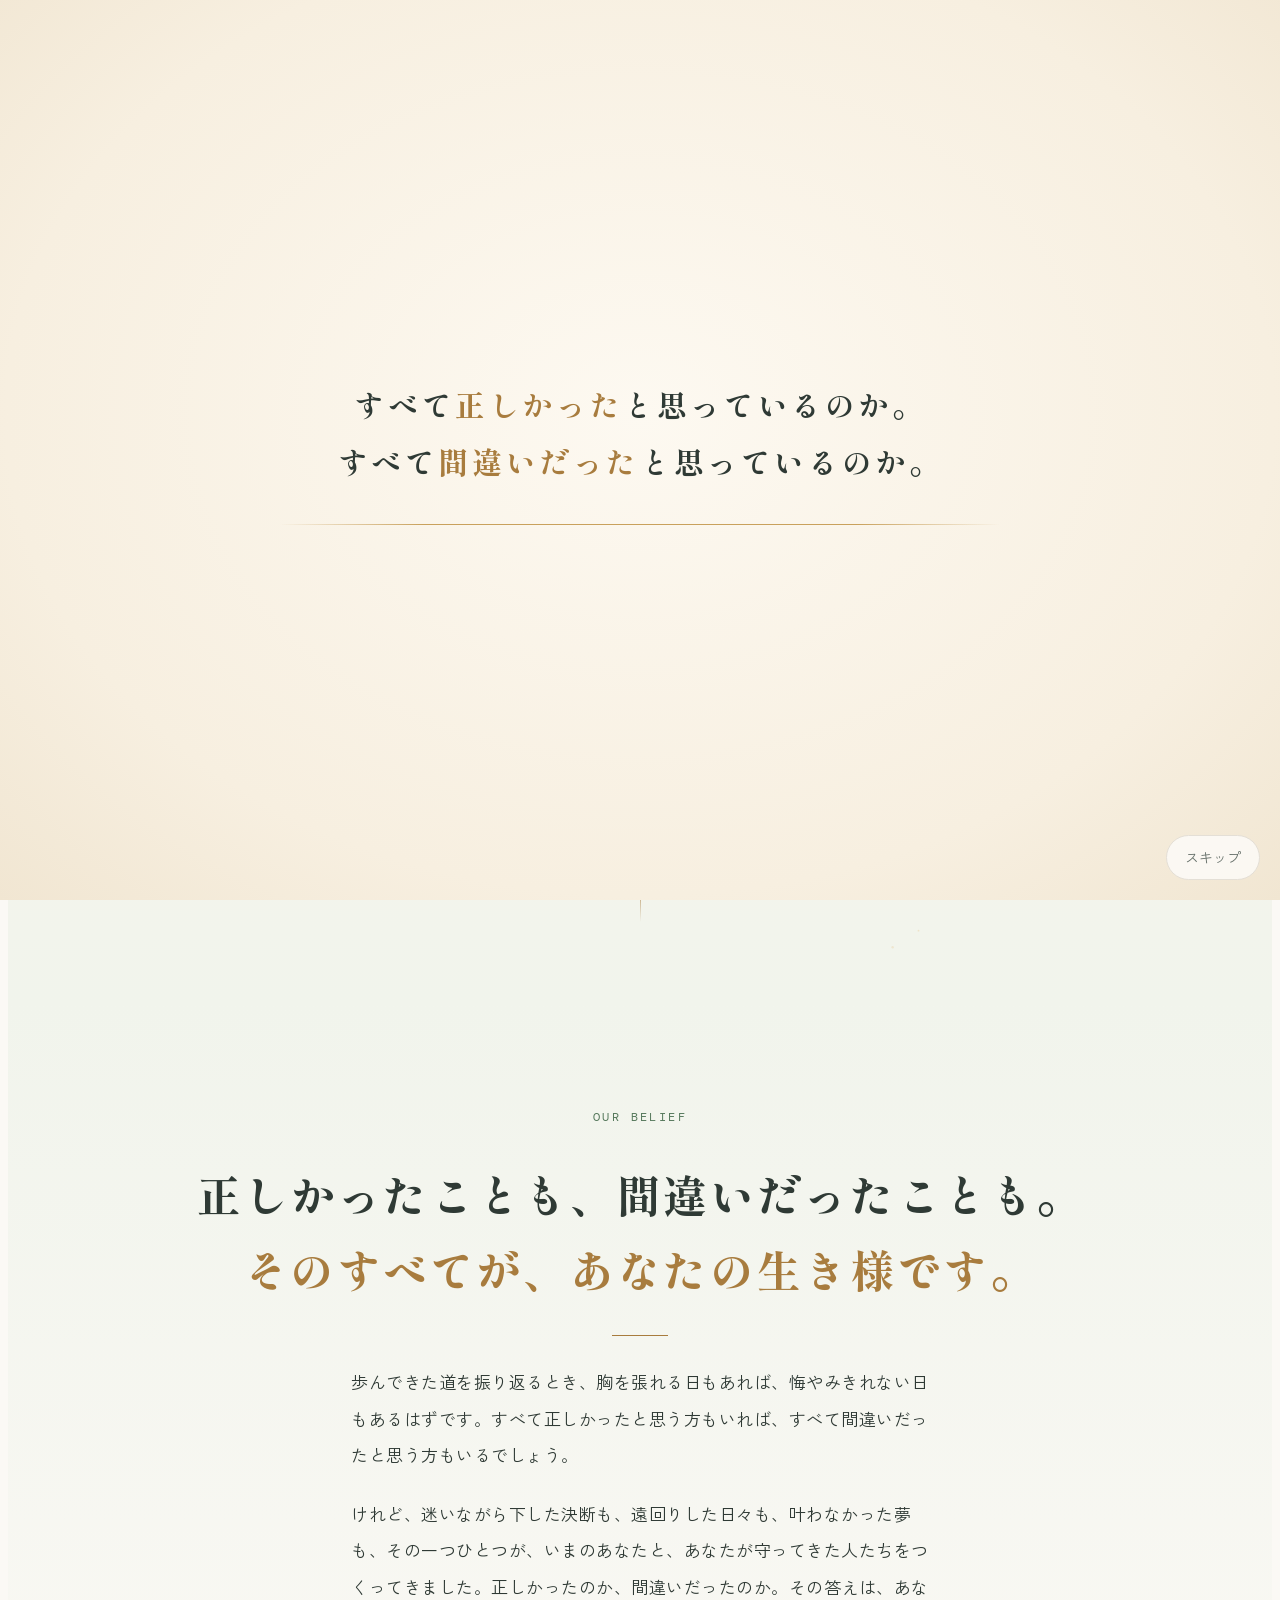
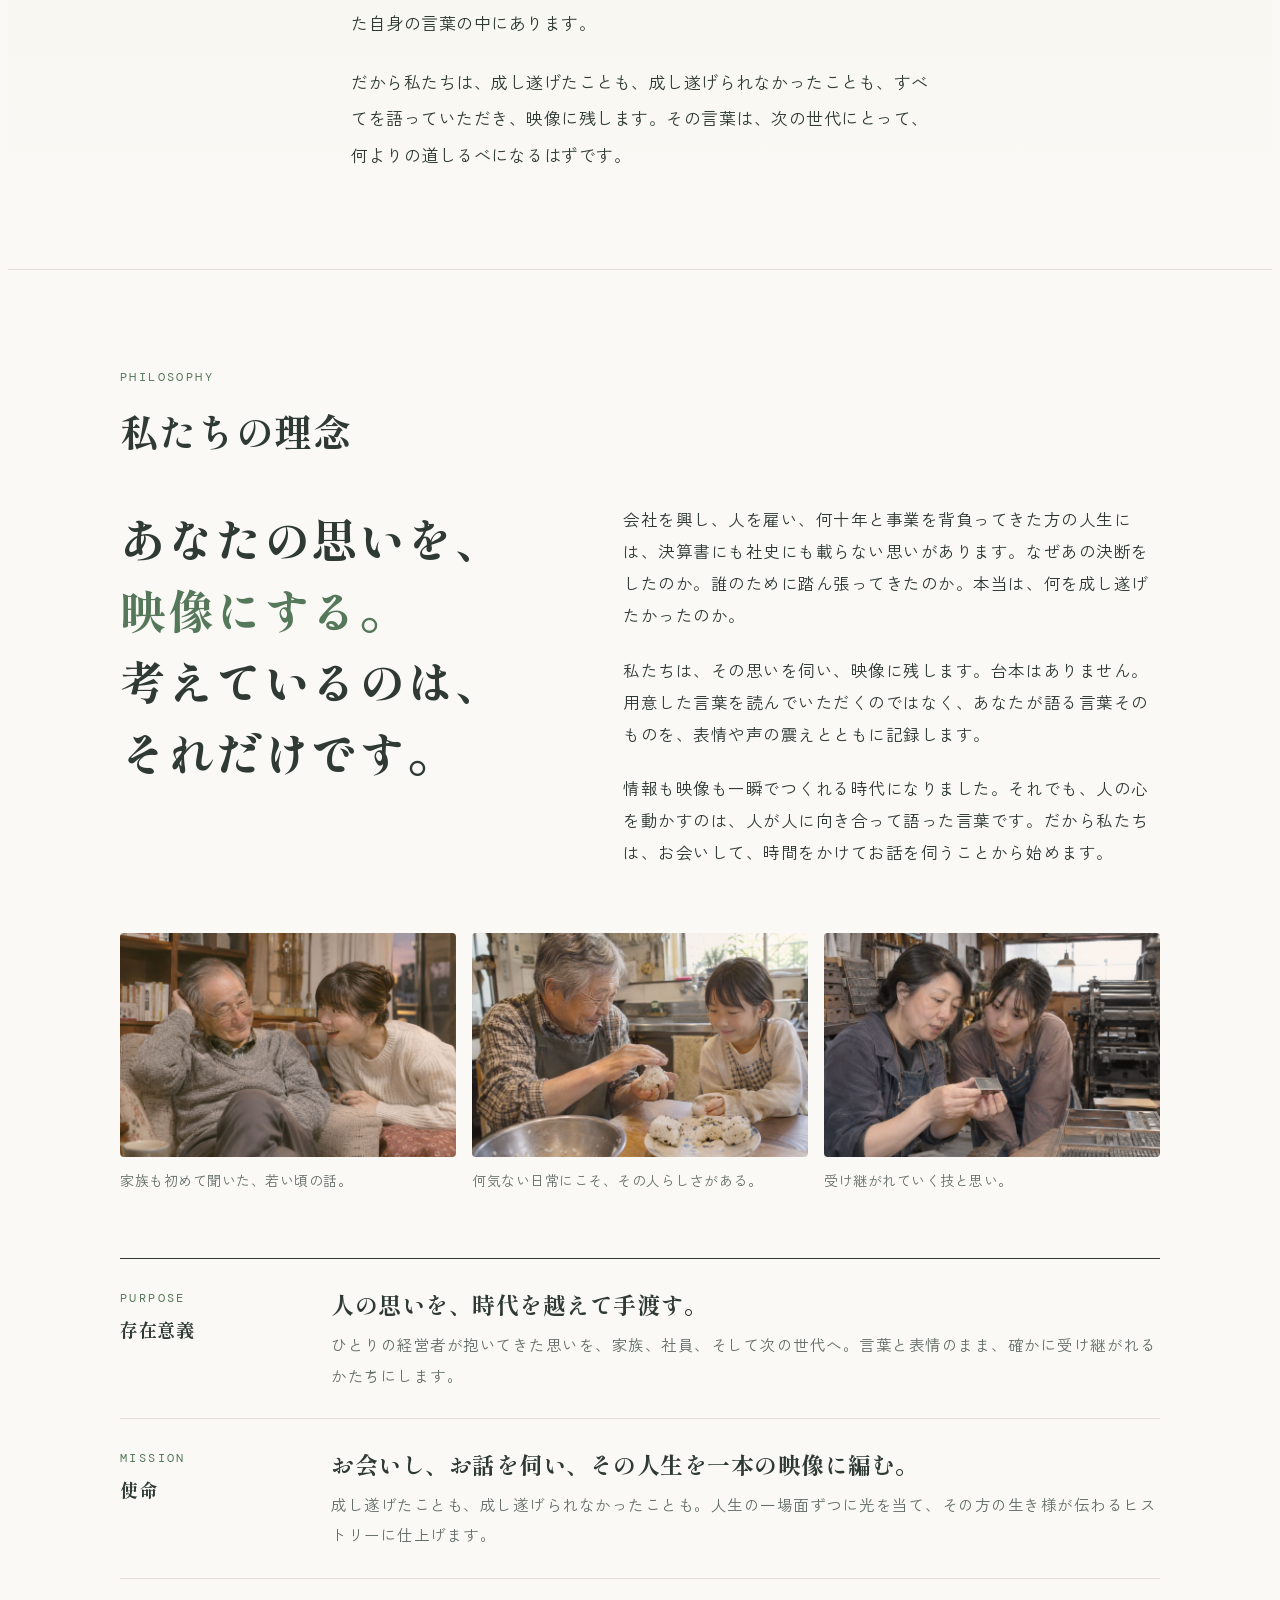
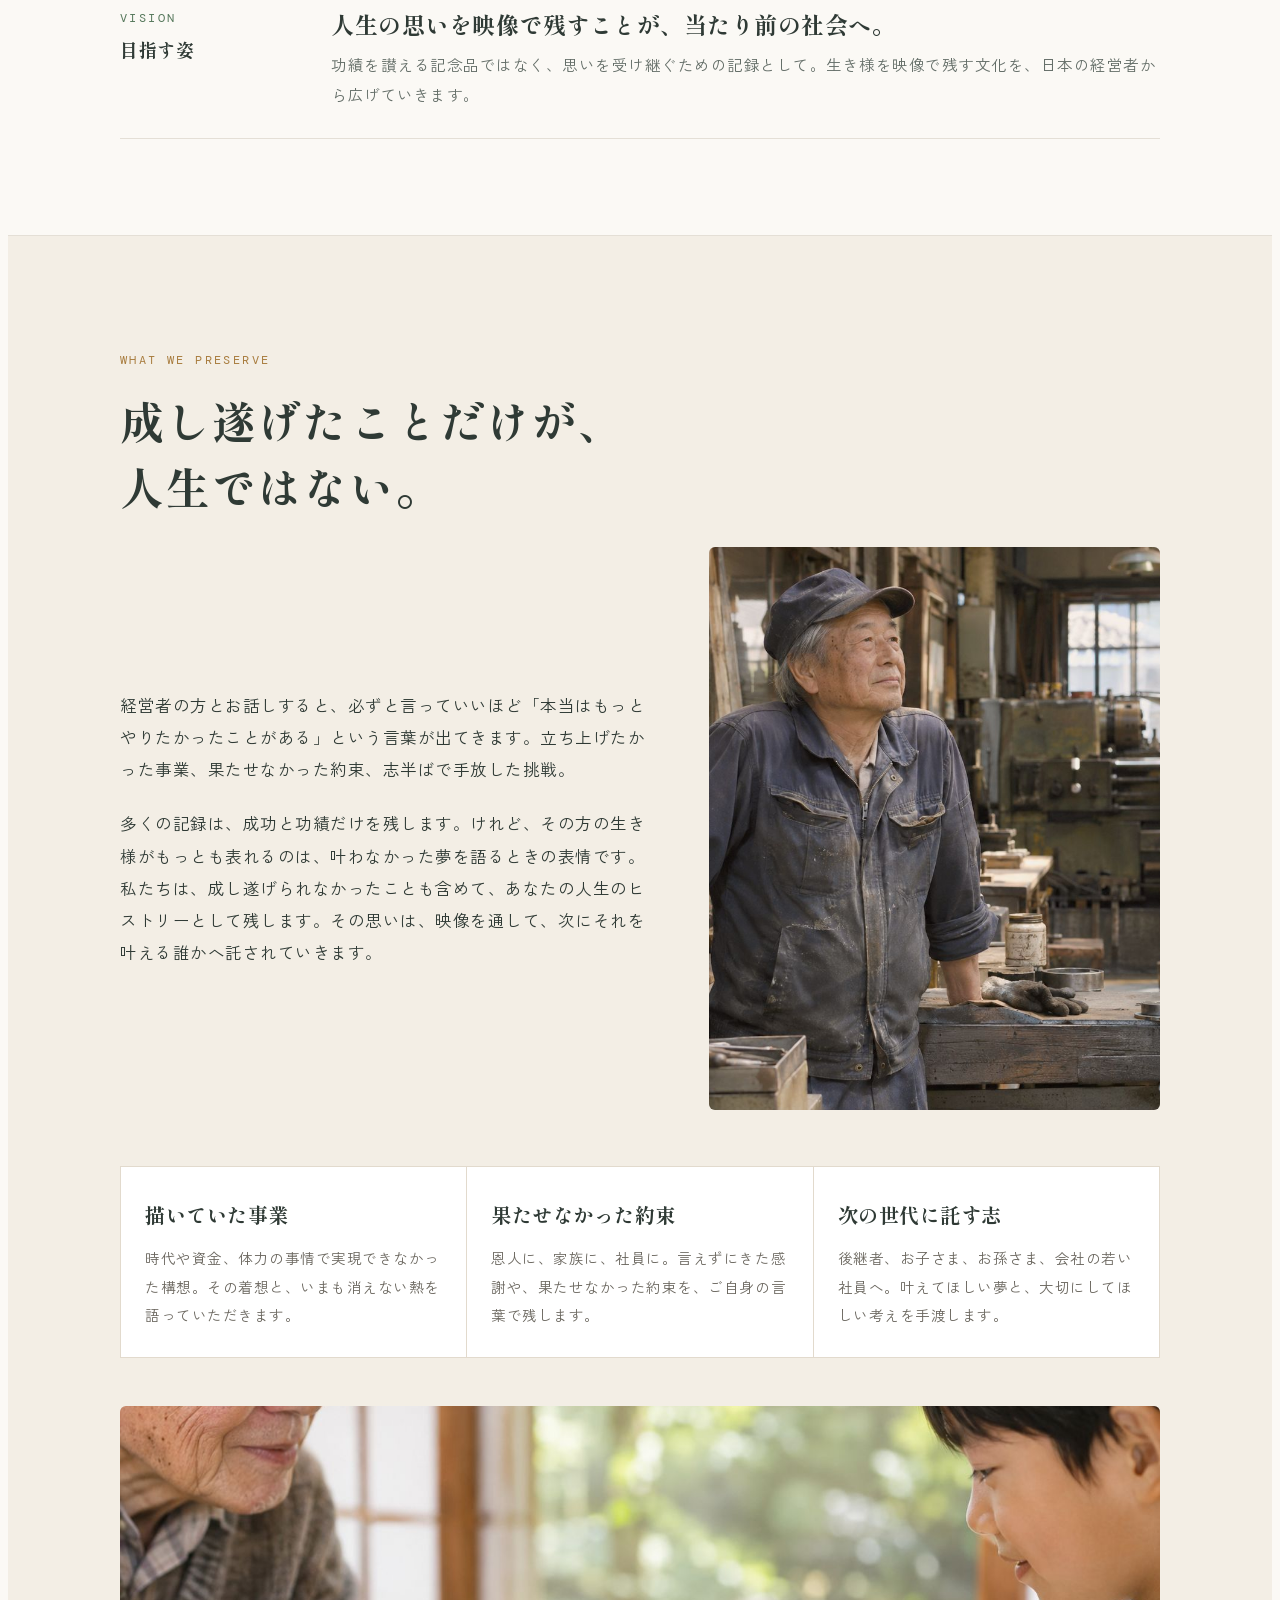
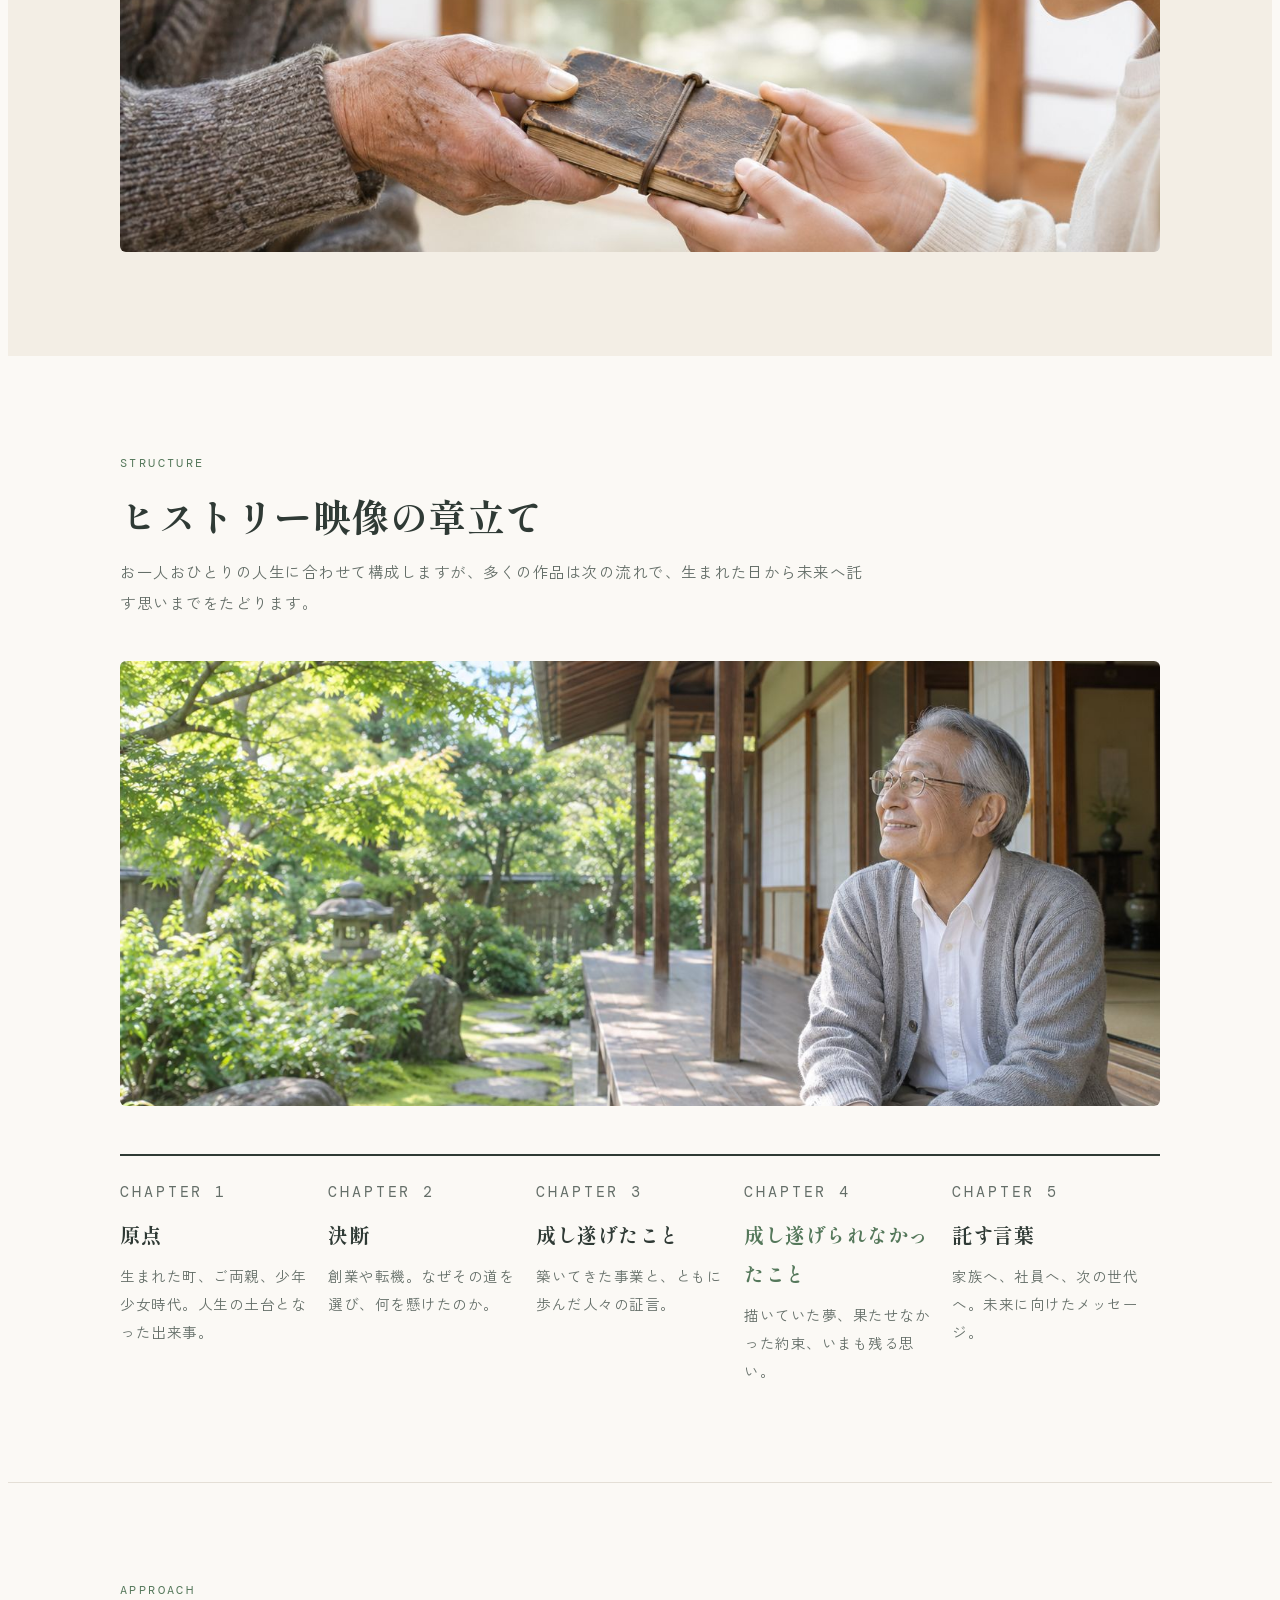
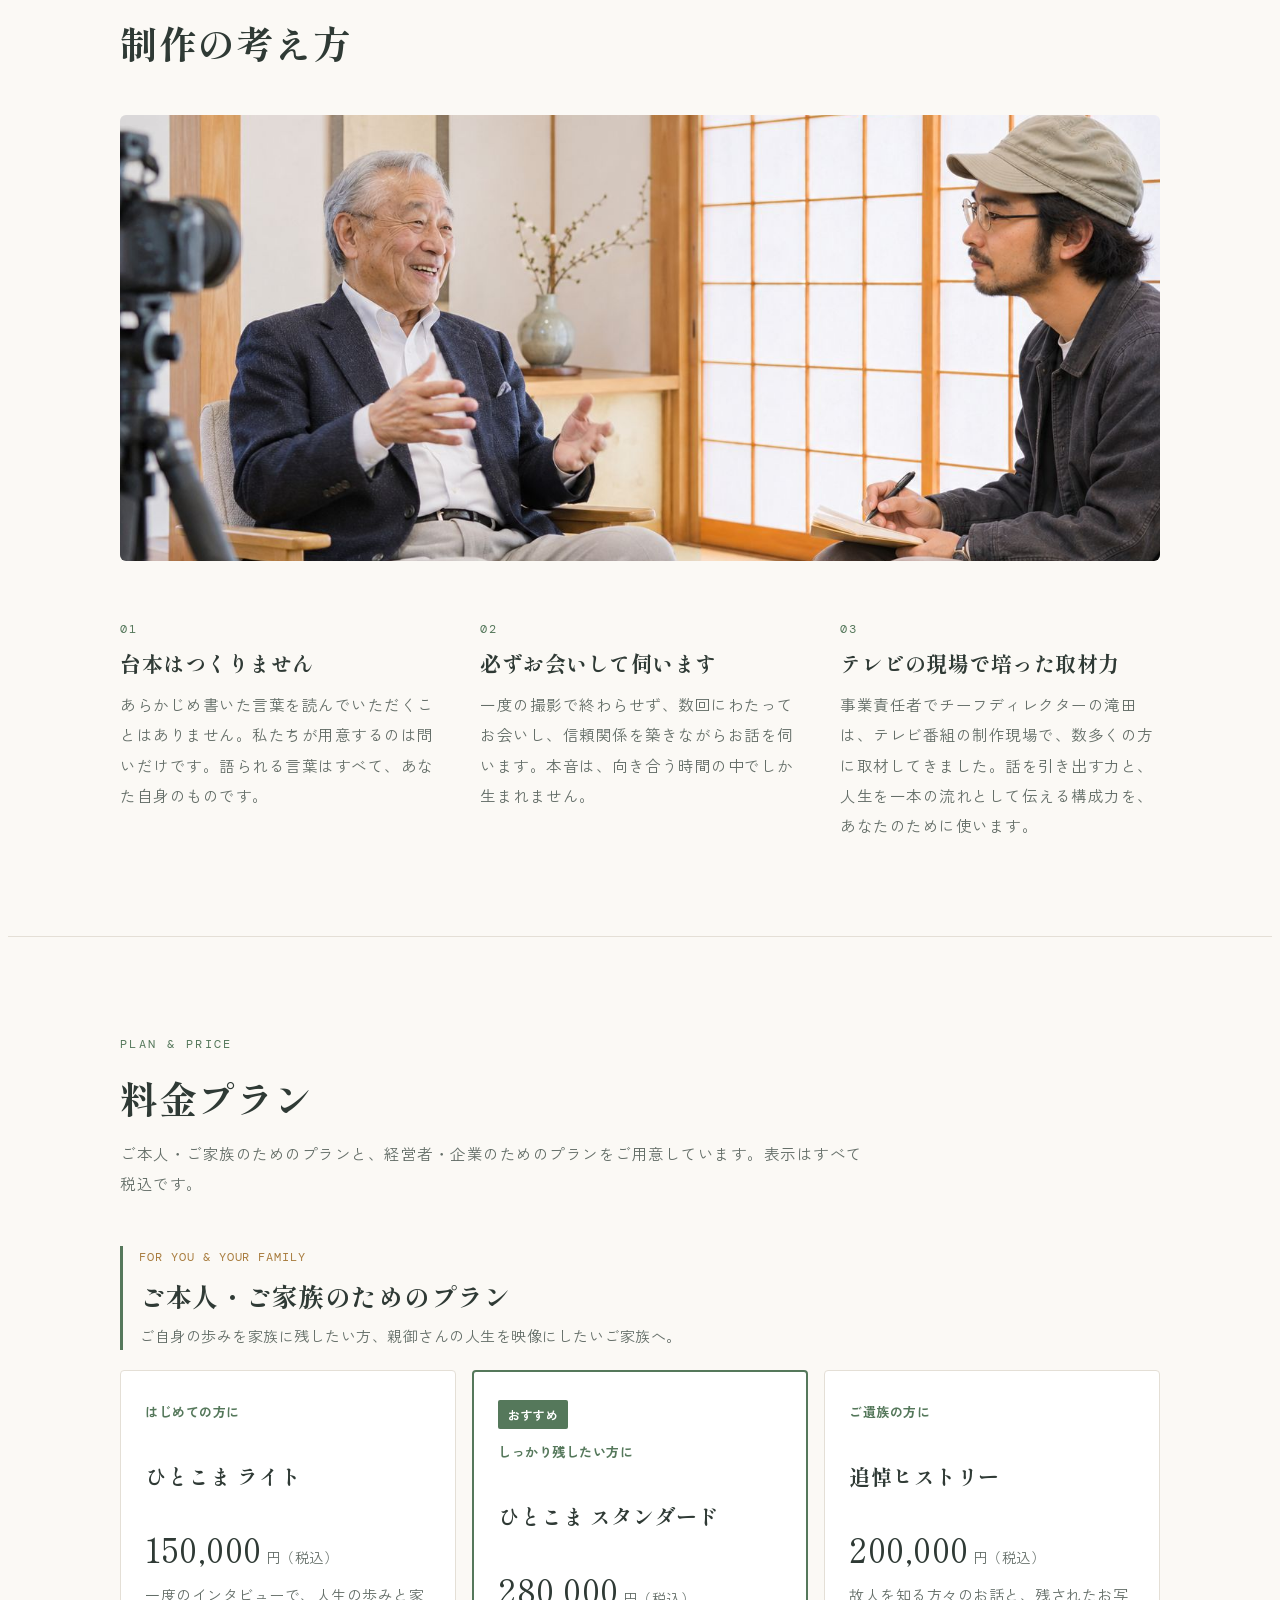
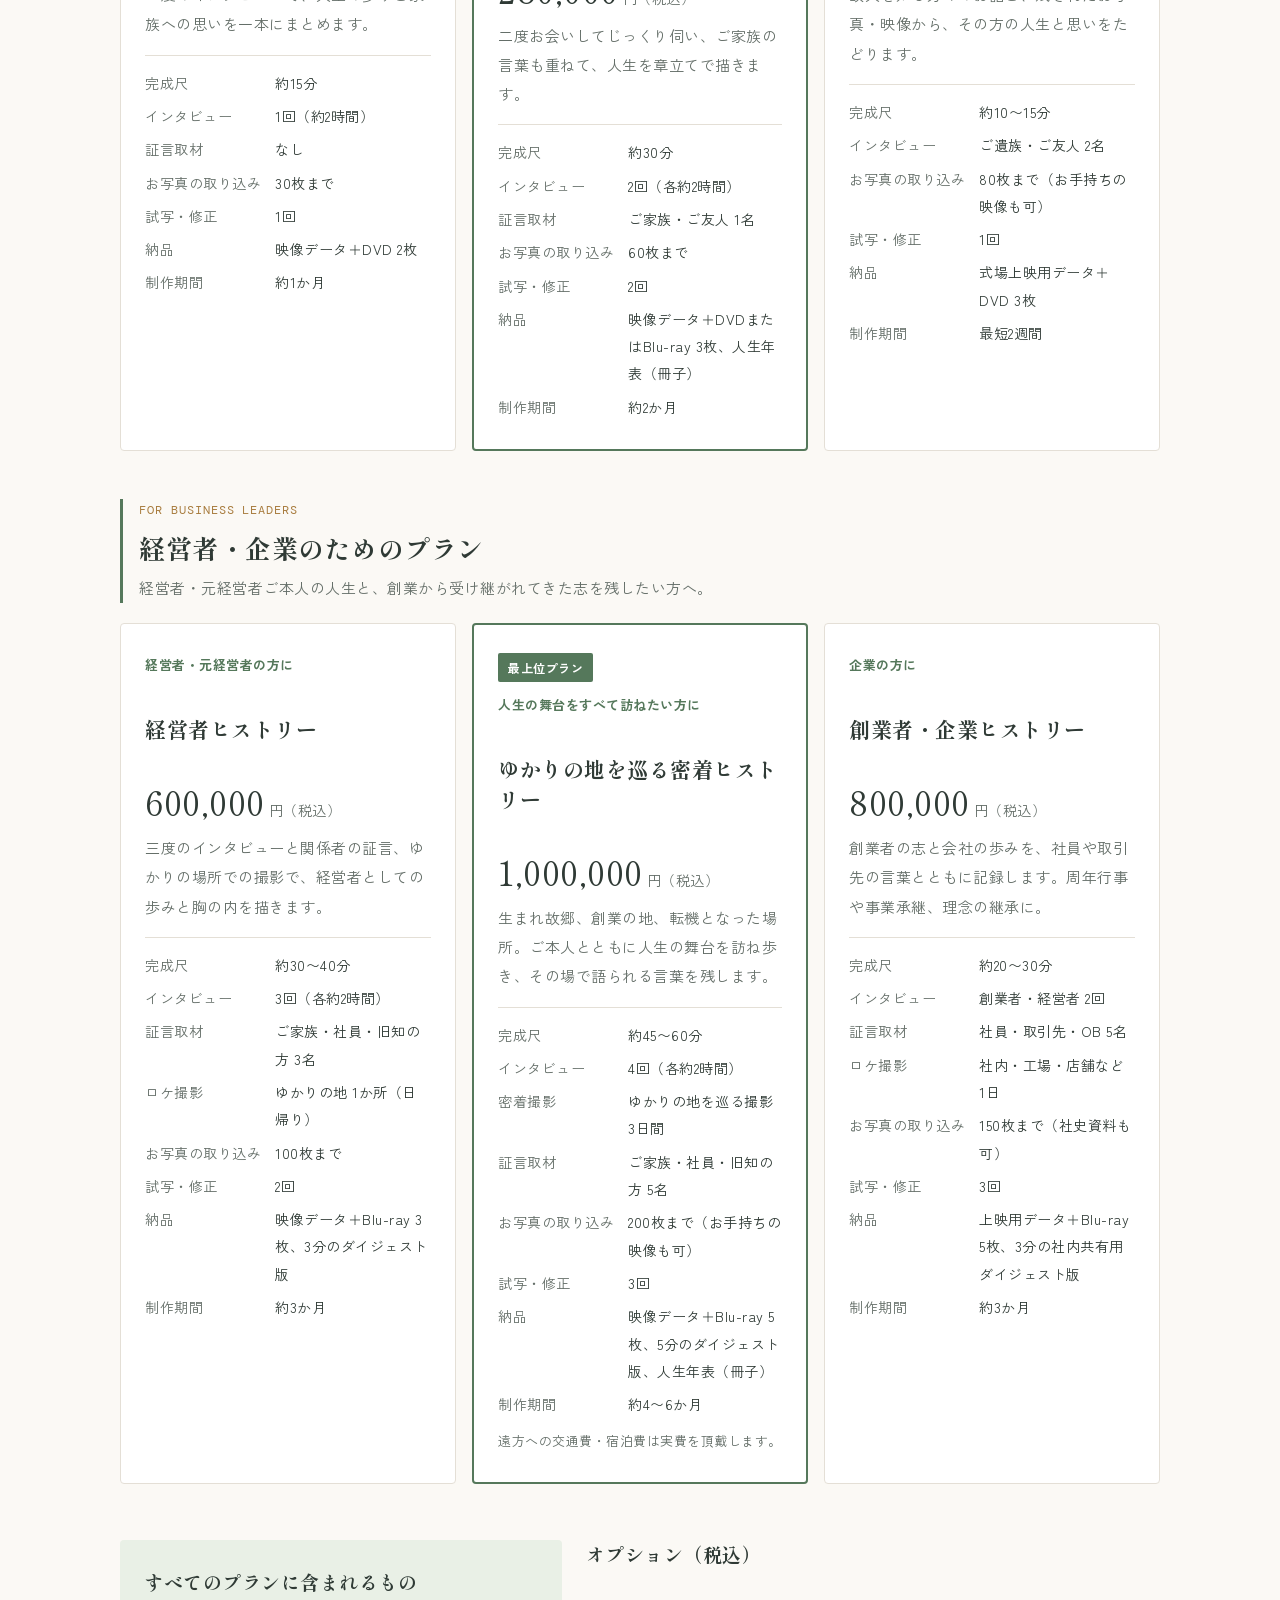
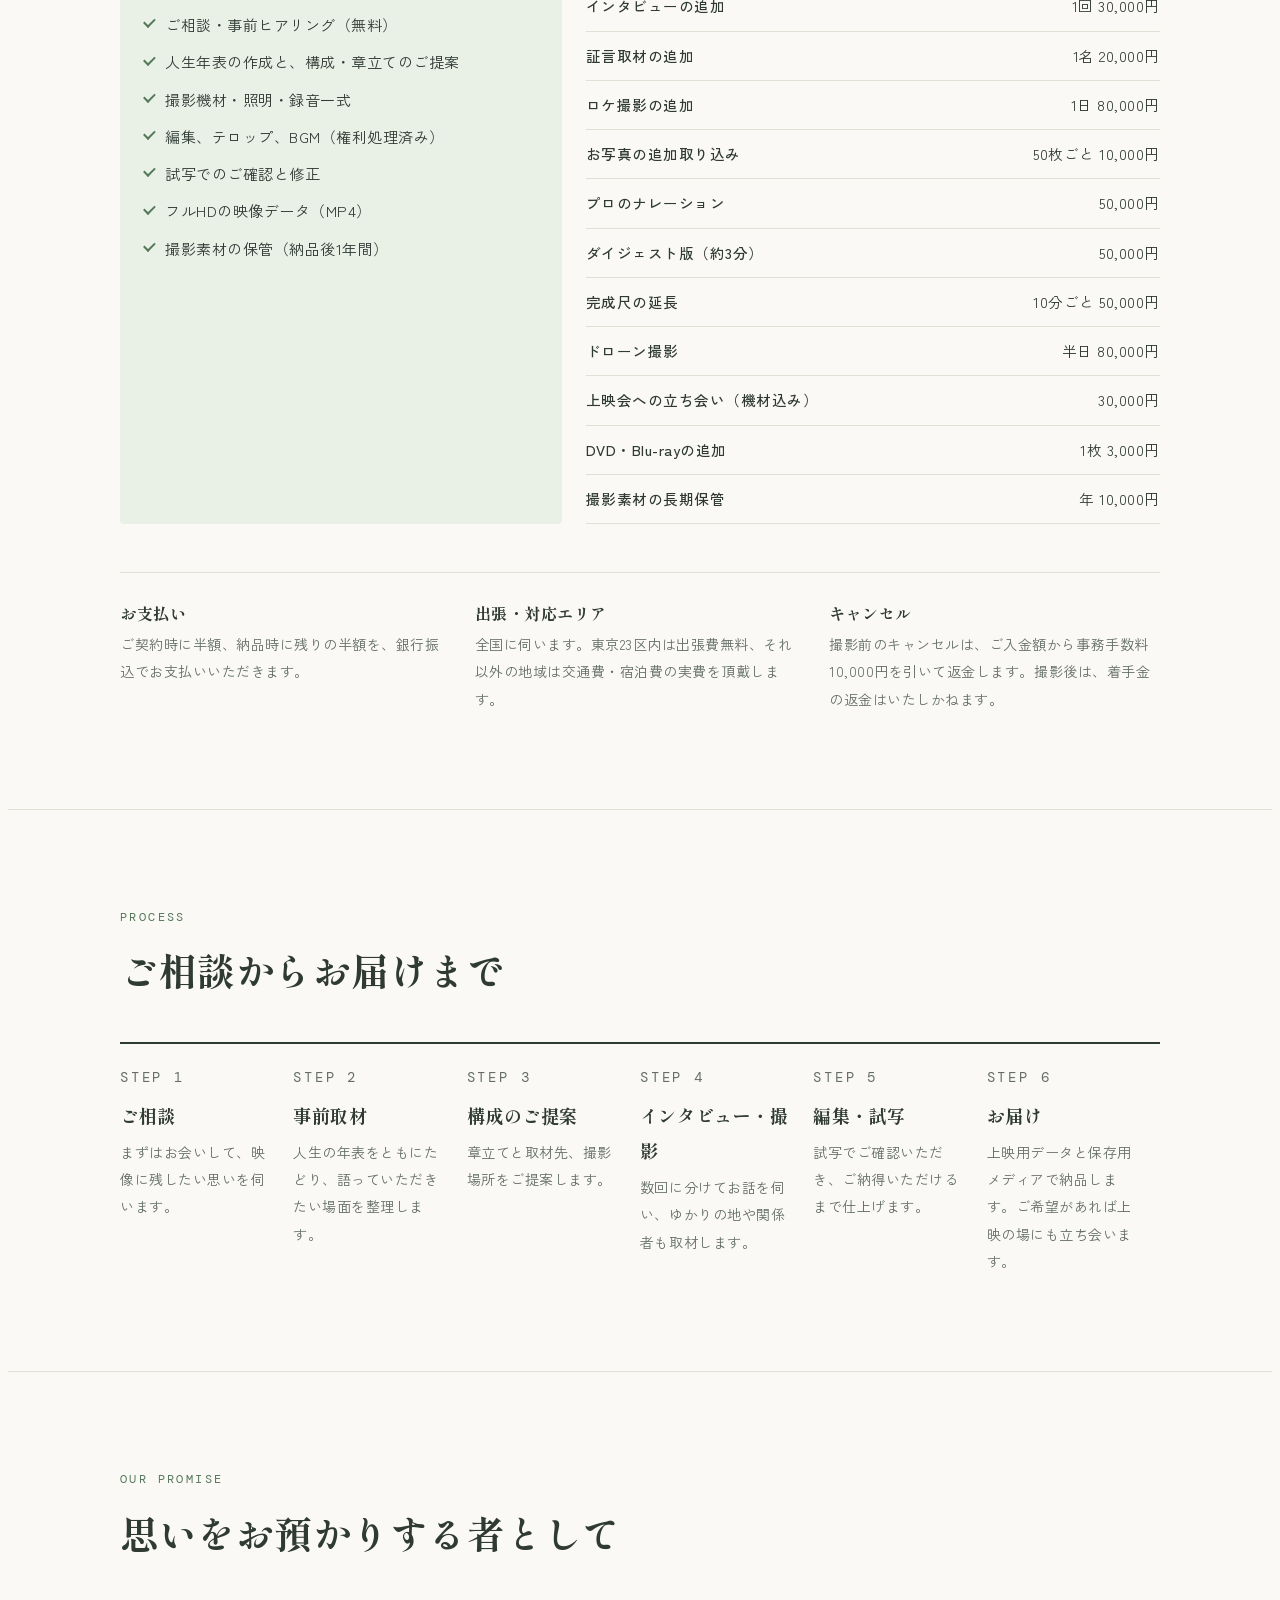
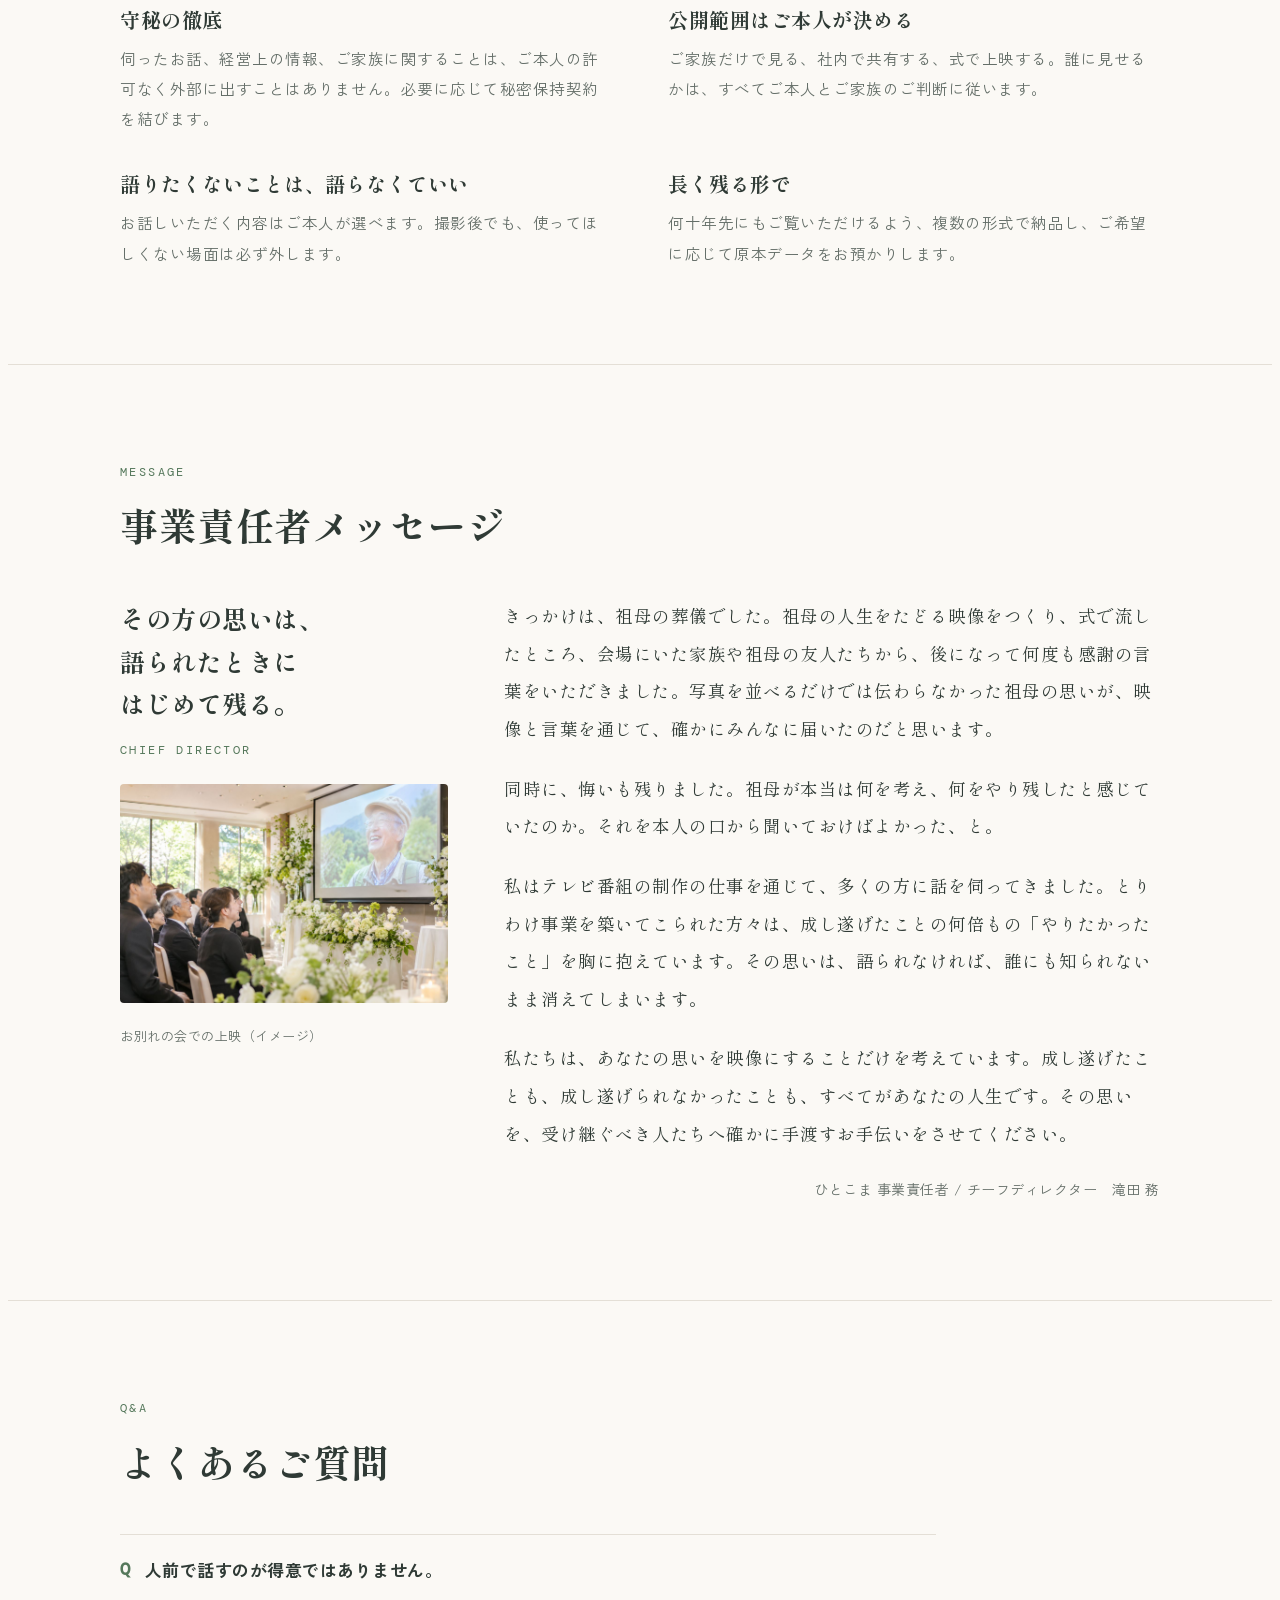
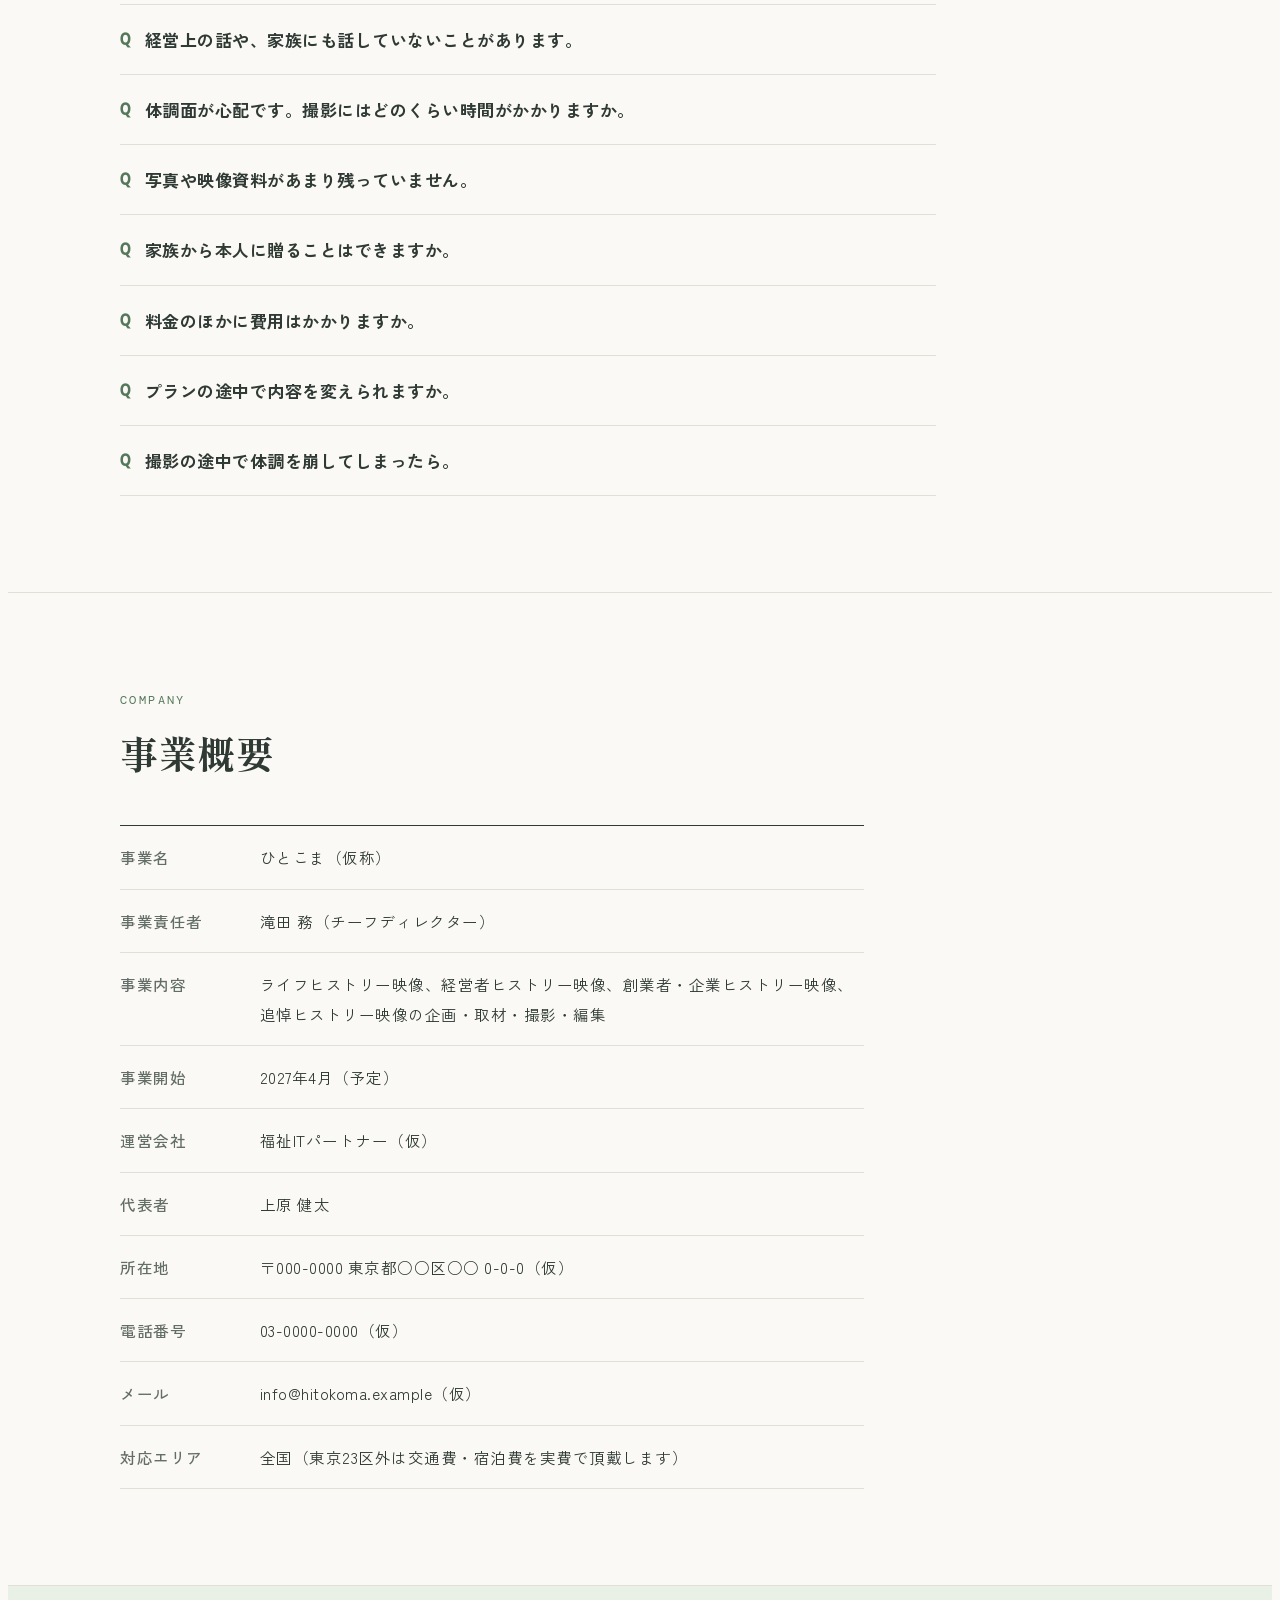
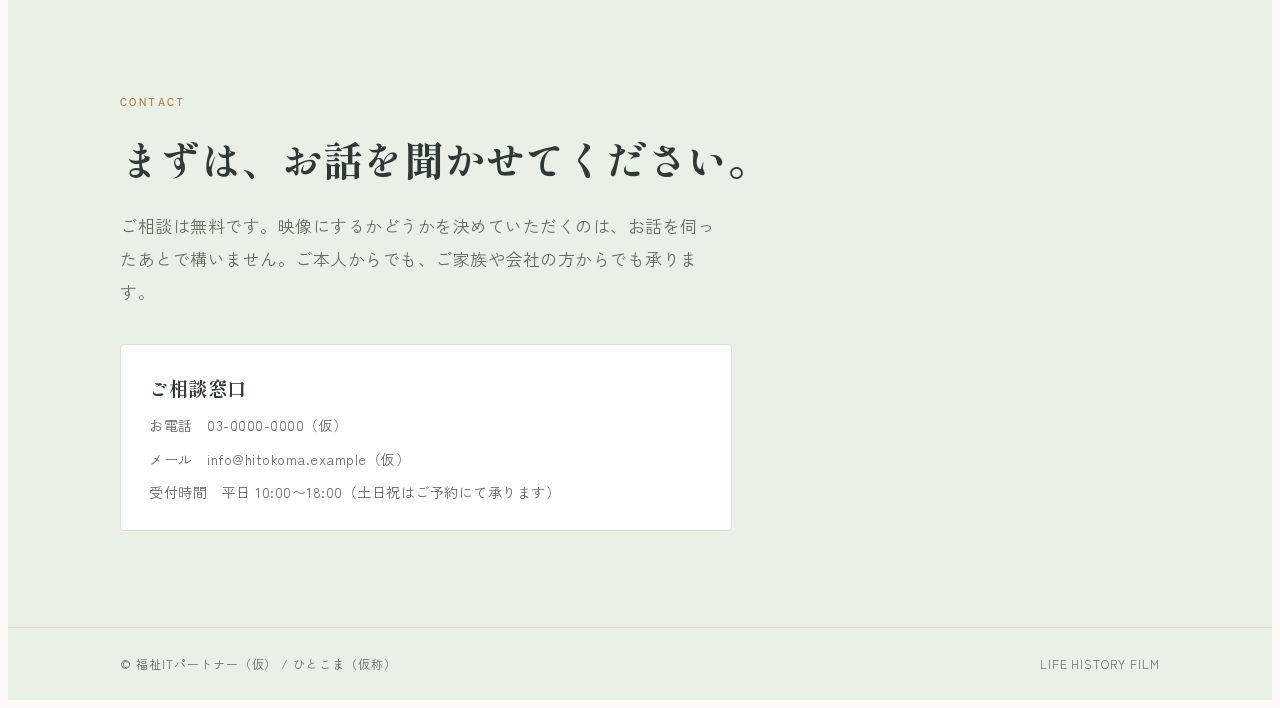
==== commit edbfebf7: "確認用ページ：料金プランを具体金額で作り直し、空欄を仮で埋める Co-Authored-By: Claude Opus 5.5 <noreply@anthropic.com> Claude-Sessi" ====
--- a/case-2611-pv14/index.html
+++ b/case-2611-pv14/index.html
@@ -99,17 +99,43 @@
 .approach h3{font-size:21px;margin:6px 0 10px}
 .approach p{color:var(--muted);font-size:15.5px}
 
-/* サービス */
-.services{display:grid;grid-template-columns:repeat(3,minmax(0,1fr));gap:16px}
-@media (max-width:900px){.services{grid-template-columns:1fr}}
-.svc{background:var(--surface);border:1px solid var(--line);border-radius:4px;padding:28px 24px;display:grid;gap:12px;align-content:start}
-.svc.main{border-color:var(--accent)}
-.svc .who{font-size:13px;color:var(--accent);font-weight:700}
-.svc h3{font-size:22px}
-.svc p{font-size:15px;color:var(--muted)}
-.svc dl{display:grid;grid-template-columns:auto minmax(0,1fr);gap:4px 16px;margin:4px 0 0;font-size:14px;border-top:1px solid var(--line);padding-top:12px}
-.svc dt{color:var(--muted)}
-.svc dd{margin:0;font-variant-numeric:tabular-nums}
+
+/* 料金プラン */
+.plan-group{margin-top:48px}
+.plan-group:first-of-type{margin-top:0}
+.pg-head{display:grid;gap:6px;margin-bottom:20px;padding-left:16px;border-left:3px solid var(--accent)}
+.pg-head .en{font-family:var(--f-mono);font-size:12px;color:var(--gold);letter-spacing:.08em}
+.pg-head h3{font-size:clamp(20px,2.6vw,26px)}
+.pg-head p{font-size:15px;color:var(--muted)}
+.plans{display:grid;grid-template-columns:repeat(3,minmax(0,1fr));gap:16px}
+@media (max-width:900px){.plans{grid-template-columns:1fr}}
+.plan{position:relative;background:var(--surface);border:1px solid var(--line);border-radius:4px;padding:28px 24px;display:grid;gap:10px;align-content:start}
+.plan.rec{border:2px solid var(--accent)}
+.plan .badge{justify-self:start;font-size:12px;font-weight:700;color:#fff;background:var(--accent);padding:3px 10px;border-radius:2px}
+.plan .who{font-size:13px;color:var(--accent);font-weight:700}
+.plan h4{font-family:var(--f-display);font-size:21px;line-height:1.4}
+.plan .price{font-family:var(--f-display);font-size:34px;color:var(--ink);font-variant-numeric:tabular-nums;line-height:1.2}
+.plan .price small{font-family:var(--f-body);font-size:14px;color:var(--muted);margin-left:4px}
+.plan .lead{font-size:15px;color:var(--muted)}
+.plan dl{display:grid;grid-template-columns:auto minmax(0,1fr);gap:6px 14px;margin:6px 0 0;font-size:14px;border-top:1px solid var(--line);padding-top:14px}
+.plan dt{color:var(--muted);white-space:nowrap}
+.plan dd{margin:0}
+.plan .note{font-size:13px;color:var(--muted)}
+.plan-sub{display:grid;grid-template-columns:minmax(0,1fr) minmax(0,1.3fr);gap:24px;margin-top:56px}
+@media (max-width:900px){.plan-sub{grid-template-columns:1fr}}
+.plan-sub h3{font-size:19px;margin-bottom:14px}
+.included{background:var(--accent-soft);border-radius:4px;padding:28px 24px}
+.included ul{margin:0;padding:0;list-style:none;display:grid;gap:8px;font-size:15px}
+.included li{padding-left:1.4em;position:relative}
+.included li::before{content:"";position:absolute;left:0;top:.55em;width:.6em;height:.35em;border-left:2px solid var(--accent);border-bottom:2px solid var(--accent);transform:rotate(-45deg)}
+.options table{width:100%;border-collapse:collapse;font-size:14.5px}
+.options th,.options td{text-align:left;padding:10px 0;border-bottom:1px solid var(--line);vertical-align:top}
+.options th{font-weight:500;padding-right:12px}
+.options td{text-align:right;white-space:nowrap;font-variant-numeric:tabular-nums}
+.terms{display:grid;grid-template-columns:repeat(3,minmax(0,1fr));gap:24px;margin-top:48px;padding-top:28px;border-top:1px solid var(--line)}
+@media (max-width:900px){.terms{grid-template-columns:1fr}}
+.terms h3{font-size:16px;margin-bottom:6px}
+.terms p{font-size:14px;color:var(--muted)}
 
 /* 流れ */
 .flow{list-style:none;padding:0;margin:0;display:grid;grid-template-columns:repeat(6,minmax(0,1fr));border-top:2px solid var(--ink)}
@@ -268,14 +294,14 @@
 
 @media (prefers-reduced-motion:reduce){html{scroll-behavior:auto}}
 </style>
-
 </head>
 <body>
+
 <header class="site-head">
   <div class="wrap">
     <a class="logo" href="#top"><b>ひとこま</b><span>ライフヒストリー映像制作</span></a>
     <nav class="gnav" aria-label="サイト内">
-      <a href="#philosophy">理念</a><a href="#unfinished">私たちが残すもの</a><a href="#approach">制作の考え方</a><a href="#service">サービス</a><a href="#message">事業責任者メッセージ</a><a href="#company">事業概要</a><a href="#contact">ご相談</a>
+      <a href="#philosophy">理念</a><a href="#unfinished">私たちが残すもの</a><a href="#approach">制作の考え方</a><a href="#service">料金プラン</a><a href="#message">事業責任者メッセージ</a><a href="#company">事業概要</a><a href="#contact">ご相談</a>
     </nav>
   </div>
 </header>
@@ -427,14 +453,153 @@
   <section class="sec" id="service">
     <div class="wrap">
       <div class="sec-head">
-        <span class="en">Service</span>
-        <h2>サービス</h2>
-        <p class="def">内容と撮影の規模に応じて、個別にお見積りいたします。</p>
-      </div>
-      <div class="services">
-        <div class="svc main"><span class="who">経営者・元経営者の方へ</span><h3>ライフヒストリー映像</h3><p>ご本人への複数回のインタビューを軸に、ゆかりの地での撮影、ご家族や旧知の方の証言を重ね、人生の歩みと思いを一本の映像に残します。</p><dl><dt>尺</dt><dd>30〜60分</dd><dt>制作期間</dt><dd>3〜6か月</dd></dl></div>
-        <div class="svc"><span class="who">企業の方へ</span><h3>創業者ヒストリー映像</h3><p>創業者の志と会社の歩みを、社員や取引先の言葉とともに記録します。周年行事、事業承継、社員への理念継承の場でお使いいただけます。</p><dl><dt>尺</dt><dd>20〜40分</dd><dt>制作期間</dt><dd>3〜6か月</dd></dl></div>
-        <div class="svc"><span class="who">ご遺族の方へ</span><h3>追悼ヒストリー映像</h3><p>故人を知る方々への取材と、写真や映像資料から、その方の人生と思いをたどります。社葬、お別れの会、法要で上映いただけます。</p><dl><dt>尺</dt><dd>10〜20分</dd><dt>制作期間</dt><dd>最短2週間</dd></dl></div>
+        <span class="en">Plan &amp; Price</span>
+        <h2>料金プラン</h2>
+        <p class="def">ご本人・ご家族のためのプランと、経営者・企業のためのプランをご用意しています。表示はすべて税込です。</p>
+      </div>
+
+      <div class="plan-group">
+        <div class="pg-head"><span class="en">For you &amp; your family</span><h3>ご本人・ご家族のためのプラン</h3><p>ご自身の歩みを家族に残したい方、親御さんの人生を映像にしたいご家族へ。</p></div>
+        <div class="plans">
+          <article class="plan">
+            <span class="who">はじめての方に</span>
+            <h4>ひとこま ライト</h4>
+            <p class="price">150,000<small>円（税込）</small></p>
+            <p class="lead">一度のインタビューで、人生の歩みと家族への思いを一本にまとめます。</p>
+            <dl>
+              <dt>完成尺</dt><dd>約15分</dd>
+              <dt>インタビュー</dt><dd>1回（約2時間）</dd>
+              <dt>証言取材</dt><dd>なし</dd>
+              <dt>お写真の取り込み</dt><dd>30枚まで</dd>
+              <dt>試写・修正</dt><dd>1回</dd>
+              <dt>納品</dt><dd>映像データ＋DVD 2枚</dd>
+              <dt>制作期間</dt><dd>約1か月</dd>
+            </dl>
+          </article>
+          <article class="plan rec">
+            <span class="badge">おすすめ</span>
+            <span class="who">しっかり残したい方に</span>
+            <h4>ひとこま スタンダード</h4>
+            <p class="price">280,000<small>円（税込）</small></p>
+            <p class="lead">二度お会いしてじっくり伺い、ご家族の言葉も重ねて、人生を章立てで描きます。</p>
+            <dl>
+              <dt>完成尺</dt><dd>約30分</dd>
+              <dt>インタビュー</dt><dd>2回（各約2時間）</dd>
+              <dt>証言取材</dt><dd>ご家族・ご友人 1名</dd>
+              <dt>お写真の取り込み</dt><dd>60枚まで</dd>
+              <dt>試写・修正</dt><dd>2回</dd>
+              <dt>納品</dt><dd>映像データ＋DVDまたはBlu-ray 3枚、人生年表（冊子）</dd>
+              <dt>制作期間</dt><dd>約2か月</dd>
+            </dl>
+          </article>
+          <article class="plan">
+            <span class="who">ご遺族の方に</span>
+            <h4>追悼ヒストリー</h4>
+            <p class="price">200,000<small>円（税込）</small></p>
+            <p class="lead">故人を知る方々のお話と、残されたお写真・映像から、その方の人生と思いをたどります。</p>
+            <dl>
+              <dt>完成尺</dt><dd>約10〜15分</dd>
+              <dt>インタビュー</dt><dd>ご遺族・ご友人 2名</dd>
+              <dt>お写真の取り込み</dt><dd>80枚まで（お手持ちの映像も可）</dd>
+              <dt>試写・修正</dt><dd>1回</dd>
+              <dt>納品</dt><dd>式場上映用データ＋DVD 3枚</dd>
+              <dt>制作期間</dt><dd>最短2週間</dd>
+            </dl>
+          </article>
+        </div>
+      </div>
+
+      <div class="plan-group">
+        <div class="pg-head"><span class="en">For business leaders</span><h3>経営者・企業のためのプラン</h3><p>経営者・元経営者ご本人の人生と、創業から受け継がれてきた志を残したい方へ。</p></div>
+        <div class="plans">
+          <article class="plan">
+            <span class="who">経営者・元経営者の方に</span>
+            <h4>経営者ヒストリー</h4>
+            <p class="price">600,000<small>円（税込）</small></p>
+            <p class="lead">三度のインタビューと関係者の証言、ゆかりの場所での撮影で、経営者としての歩みと胸の内を描きます。</p>
+            <dl>
+              <dt>完成尺</dt><dd>約30〜40分</dd>
+              <dt>インタビュー</dt><dd>3回（各約2時間）</dd>
+              <dt>証言取材</dt><dd>ご家族・社員・旧知の方 3名</dd>
+              <dt>ロケ撮影</dt><dd>ゆかりの地 1か所（日帰り）</dd>
+              <dt>お写真の取り込み</dt><dd>100枚まで</dd>
+              <dt>試写・修正</dt><dd>2回</dd>
+              <dt>納品</dt><dd>映像データ＋Blu-ray 3枚、3分のダイジェスト版</dd>
+              <dt>制作期間</dt><dd>約3か月</dd>
+            </dl>
+          </article>
+          <article class="plan rec">
+            <span class="badge">最上位プラン</span>
+            <span class="who">人生の舞台をすべて訪ねたい方に</span>
+            <h4>ゆかりの地を巡る密着ヒストリー</h4>
+            <p class="price">1,000,000<small>円（税込）</small></p>
+            <p class="lead">生まれ故郷、創業の地、転機となった場所。ご本人とともに人生の舞台を訪ね歩き、その場で語られる言葉を残します。</p>
+            <dl>
+              <dt>完成尺</dt><dd>約45〜60分</dd>
+              <dt>インタビュー</dt><dd>4回（各約2時間）</dd>
+              <dt>密着撮影</dt><dd>ゆかりの地を巡る撮影 3日間</dd>
+              <dt>証言取材</dt><dd>ご家族・社員・旧知の方 5名</dd>
+              <dt>お写真の取り込み</dt><dd>200枚まで（お手持ちの映像も可）</dd>
+              <dt>試写・修正</dt><dd>3回</dd>
+              <dt>納品</dt><dd>映像データ＋Blu-ray 5枚、5分のダイジェスト版、人生年表（冊子）</dd>
+              <dt>制作期間</dt><dd>約4〜6か月</dd>
+            </dl>
+            <p class="note">遠方への交通費・宿泊費は実費を頂戴します。</p>
+          </article>
+          <article class="plan">
+            <span class="who">企業の方に</span>
+            <h4>創業者・企業ヒストリー</h4>
+            <p class="price">800,000<small>円（税込）</small></p>
+            <p class="lead">創業者の志と会社の歩みを、社員や取引先の言葉とともに記録します。周年行事や事業承継、理念の継承に。</p>
+            <dl>
+              <dt>完成尺</dt><dd>約20〜30分</dd>
+              <dt>インタビュー</dt><dd>創業者・経営者 2回</dd>
+              <dt>証言取材</dt><dd>社員・取引先・OB 5名</dd>
+              <dt>ロケ撮影</dt><dd>社内・工場・店舗など 1日</dd>
+              <dt>お写真の取り込み</dt><dd>150枚まで（社史資料も可）</dd>
+              <dt>試写・修正</dt><dd>3回</dd>
+              <dt>納品</dt><dd>上映用データ＋Blu-ray 5枚、3分の社内共有用ダイジェスト版</dd>
+              <dt>制作期間</dt><dd>約3か月</dd>
+            </dl>
+          </article>
+        </div>
+      </div>
+
+      <div class="plan-sub">
+        <div class="included">
+          <h3>すべてのプランに含まれるもの</h3>
+          <ul>
+            <li>ご相談・事前ヒアリング（無料）</li>
+            <li>人生年表の作成と、構成・章立てのご提案</li>
+            <li>撮影機材・照明・録音一式</li>
+            <li>編集、テロップ、BGM（権利処理済み）</li>
+            <li>試写でのご確認と修正</li>
+            <li>フルHDの映像データ（MP4）</li>
+            <li>撮影素材の保管（納品後1年間）</li>
+          </ul>
+        </div>
+        <div class="options">
+          <h3>オプション（税込）</h3>
+          <table>
+            <tr><th scope="row">インタビューの追加</th><td>1回 30,000円</td></tr>
+            <tr><th scope="row">証言取材の追加</th><td>1名 20,000円</td></tr>
+            <tr><th scope="row">ロケ撮影の追加</th><td>1日 80,000円</td></tr>
+            <tr><th scope="row">お写真の追加取り込み</th><td>50枚ごと 10,000円</td></tr>
+            <tr><th scope="row">プロのナレーション</th><td>50,000円</td></tr>
+            <tr><th scope="row">ダイジェスト版（約3分）</th><td>50,000円</td></tr>
+            <tr><th scope="row">完成尺の延長</th><td>10分ごと 50,000円</td></tr>
+            <tr><th scope="row">ドローン撮影</th><td>半日 80,000円</td></tr>
+            <tr><th scope="row">上映会への立ち会い（機材込み）</th><td>30,000円</td></tr>
+            <tr><th scope="row">DVD・Blu-rayの追加</th><td>1枚 3,000円</td></tr>
+            <tr><th scope="row">撮影素材の長期保管</th><td>年 10,000円</td></tr>
+          </table>
+        </div>
+      </div>
+
+      <div class="terms">
+        <div><h3>お支払い</h3><p>ご契約時に半額、納品時に残りの半額を、銀行振込でお支払いいただきます。</p></div>
+        <div><h3>出張・対応エリア</h3><p>全国に伺います。東京23区内は出張費無料、それ以外の地域は交通費・宿泊費の実費を頂戴します。</p></div>
+        <div><h3>キャンセル</h3><p>撮影前のキャンセルは、ご入金額から事務手数料10,000円を引いて返金します。撮影後は、着手金の返金はいたしかねます。</p></div>
       </div>
     </div>
   </section>
@@ -451,7 +616,7 @@
         <li><span class="en">Step 3</span><b>構成のご提案</b><span>章立てと取材先、撮影場所をご提案します。</span></li>
         <li><span class="en">Step 4</span><b>インタビュー・撮影</b><span>数回に分けてお話を伺い、ゆかりの地や関係者も取材します。</span></li>
         <li><span class="en">Step 5</span><b>編集・試写</b><span>試写でご確認いただき、ご納得いただけるまで仕上げます。</span></li>
-        <li><span class="en">Step 6</span><b>お届け</b><span>上映用データと保存用メディアで納品。上映の場にも立ち会います。</span></li>
+        <li><span class="en">Step 6</span><b>お届け</b><span>上映用データと保存用メディアで納品します。ご希望があれば上映の場にも立ち会います。</span></li>
       </ol>
     </div>
   </section>
@@ -507,6 +672,9 @@
         <details><summary>体調面が心配です。撮影にはどのくらい時間がかかりますか。</summary><p>一回のインタビューは1〜2時間ほどです。ご自宅や入院先など、ご負担の少ない場所に伺います。日程もご体調に合わせて調整します。</p></details>
         <details><summary>写真や映像資料があまり残っていません。</summary><p>インタビューと、ゆかりの場所での撮影を中心に構成できます。ご家族や旧知の方への取材で、新たに資料が見つかることも少なくありません。</p></details>
         <details><summary>家族から本人に贈ることはできますか。</summary><p>はい。ご家族やご子息、会社の皆さまからのご依頼も承ります。ご本人へのお声がけの仕方から、一緒にご相談させてください。</p></details>
+        <details><summary>料金のほかに費用はかかりますか。</summary><p>東京23区外への出張の場合のみ、交通費・宿泊費の実費を頂戴します。それ以外は、お選びいただいたプランとオプションの金額がすべてです。お見積りは事前にお出しします。</p></details>
+        <details><summary>プランの途中で内容を変えられますか。</summary><p>はい。お話を伺ううちに「もっと残したい」と思われることはよくあります。インタビューや証言取材の追加、上位プランへの切り替えは、いつでもご相談ください。</p></details>
+        <details><summary>撮影の途中で体調を崩してしまったら。</summary><p>日程はいつでも延期できます。万一撮影を続けられなくなった場合も、それまでに伺ったお話とお写真で一本の映像に仕上げ、ご家族にお届けします。</p></details>
       </div>
     </div>
   </section>
@@ -520,10 +688,14 @@
       <table class="company">
         <tr><th scope="row">事業名</th><td>ひとこま（仮称）</td></tr>
         <tr><th scope="row">事業責任者</th><td>滝田 務（チーフディレクター）</td></tr>
-        <tr><th scope="row">事業内容</th><td>ライフヒストリー映像、創業者ヒストリー映像、追悼ヒストリー映像の企画・取材・撮影・編集</td></tr>
+        <tr><th scope="row">事業内容</th><td>ライフヒストリー映像、経営者ヒストリー映像、創業者・企業ヒストリー映像、追悼ヒストリー映像の企画・取材・撮影・編集</td></tr>
+        <tr><th scope="row">事業開始</th><td>2027年4月（予定）</td></tr>
         <tr><th scope="row">運営会社</th><td>福祉ITパートナー（仮）</td></tr>
         <tr><th scope="row">代表者</th><td>上原 健太</td></tr>
-        <tr><th scope="row">所在地</th><td>準備中</td></tr>
+        <tr><th scope="row">所在地</th><td>〒000-0000 東京都○○区○○ 0-0-0（仮）</td></tr>
+        <tr><th scope="row">電話番号</th><td>03-0000-0000（仮）</td></tr>
+        <tr><th scope="row">メール</th><td>info@hitokoma.example（仮）</td></tr>
+        <tr><th scope="row">対応エリア</th><td>全国（東京23区外は交通費・宿泊費を実費で頂戴します）</td></tr>
       </table>
     </div>
   </section>
@@ -534,7 +706,7 @@
     <span class="en">Contact</span>
     <h2>まずは、お話を聞かせてください。</h2>
     <p>ご相談は無料です。映像にするかどうかを決めていただくのは、お話を伺ったあとで構いません。ご本人からでも、ご家族や会社の方からでも承ります。</p>
-    <div class="box"><b>ご相談窓口</b><span>電話番号・メールアドレスは準備中です。</span></div>
+    <div class="box"><b>ご相談窓口</b><span>お電話　03-0000-0000（仮）</span><span>メール　info@hitokoma.example（仮）</span><span>受付時間　平日 10:00〜18:00（土日祝はご予約にて承ります）</span></div>
   </div>
 </section>
 <footer class="foot">
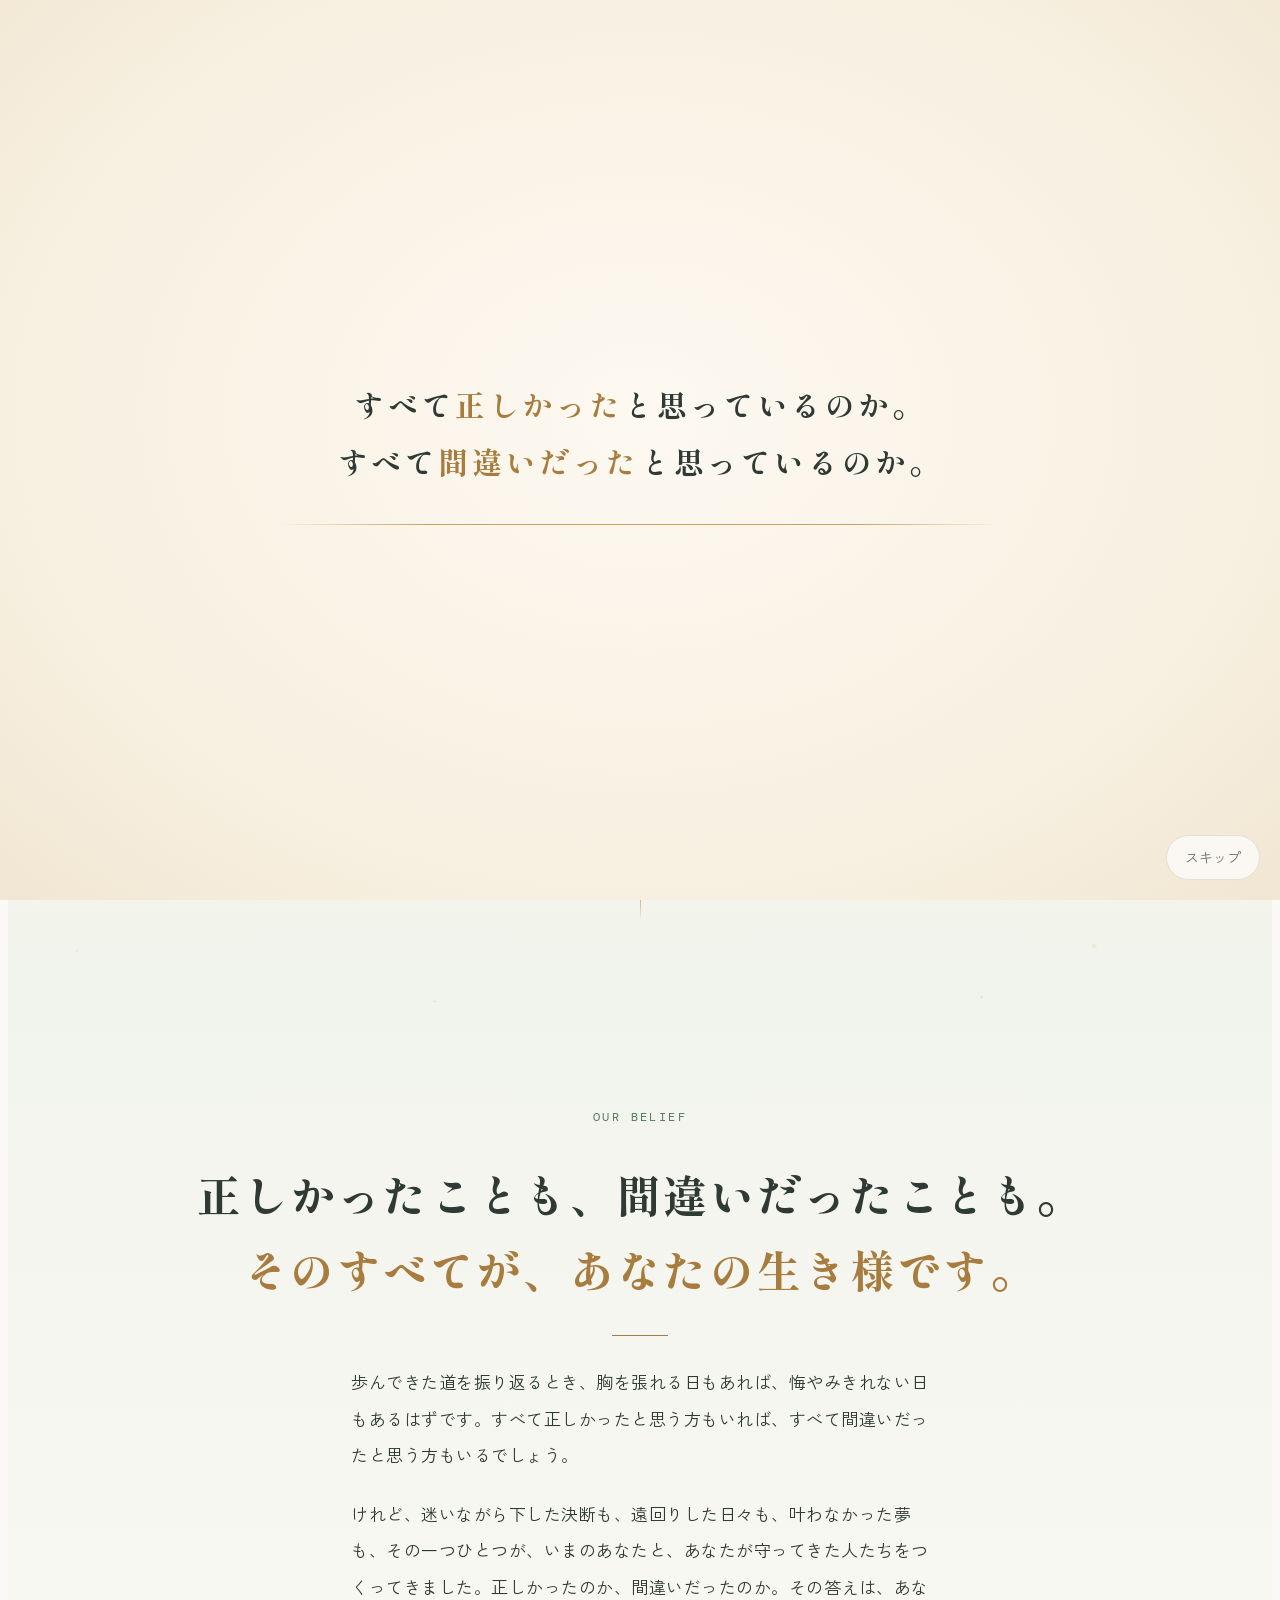
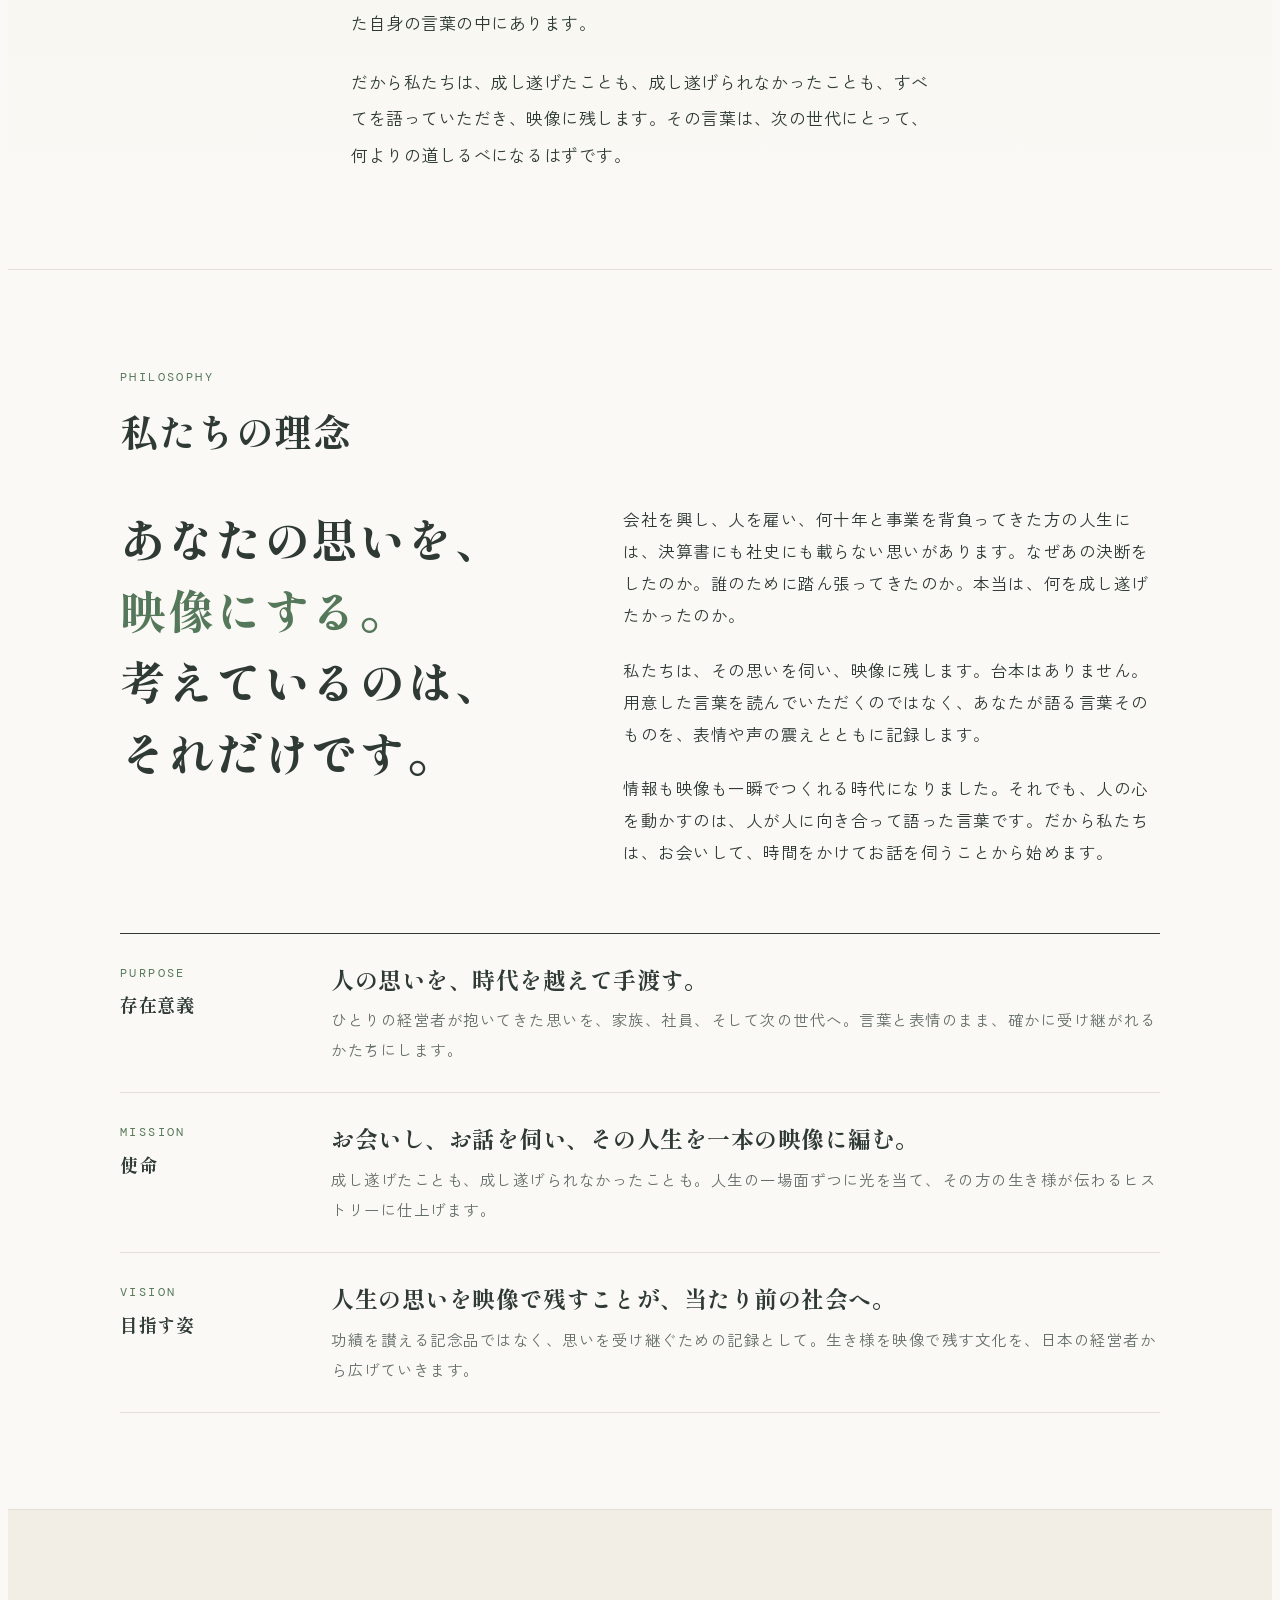
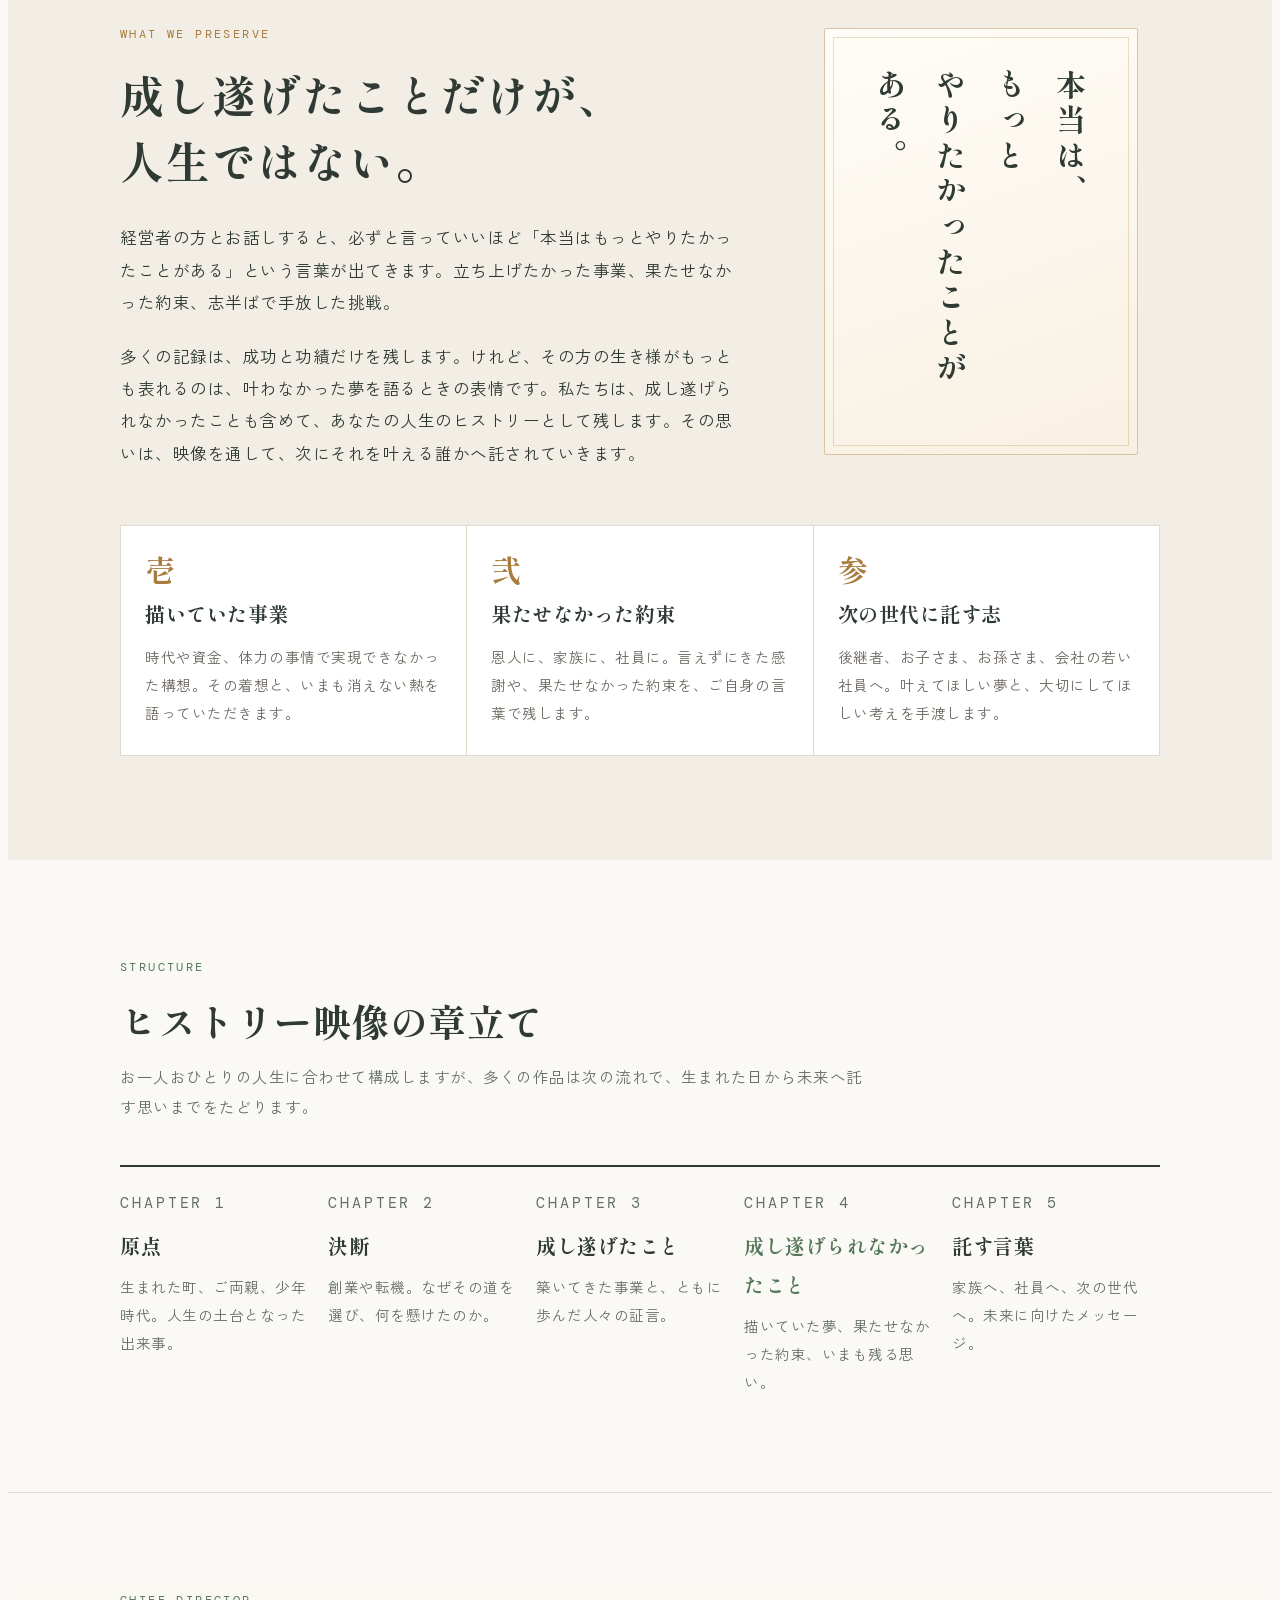
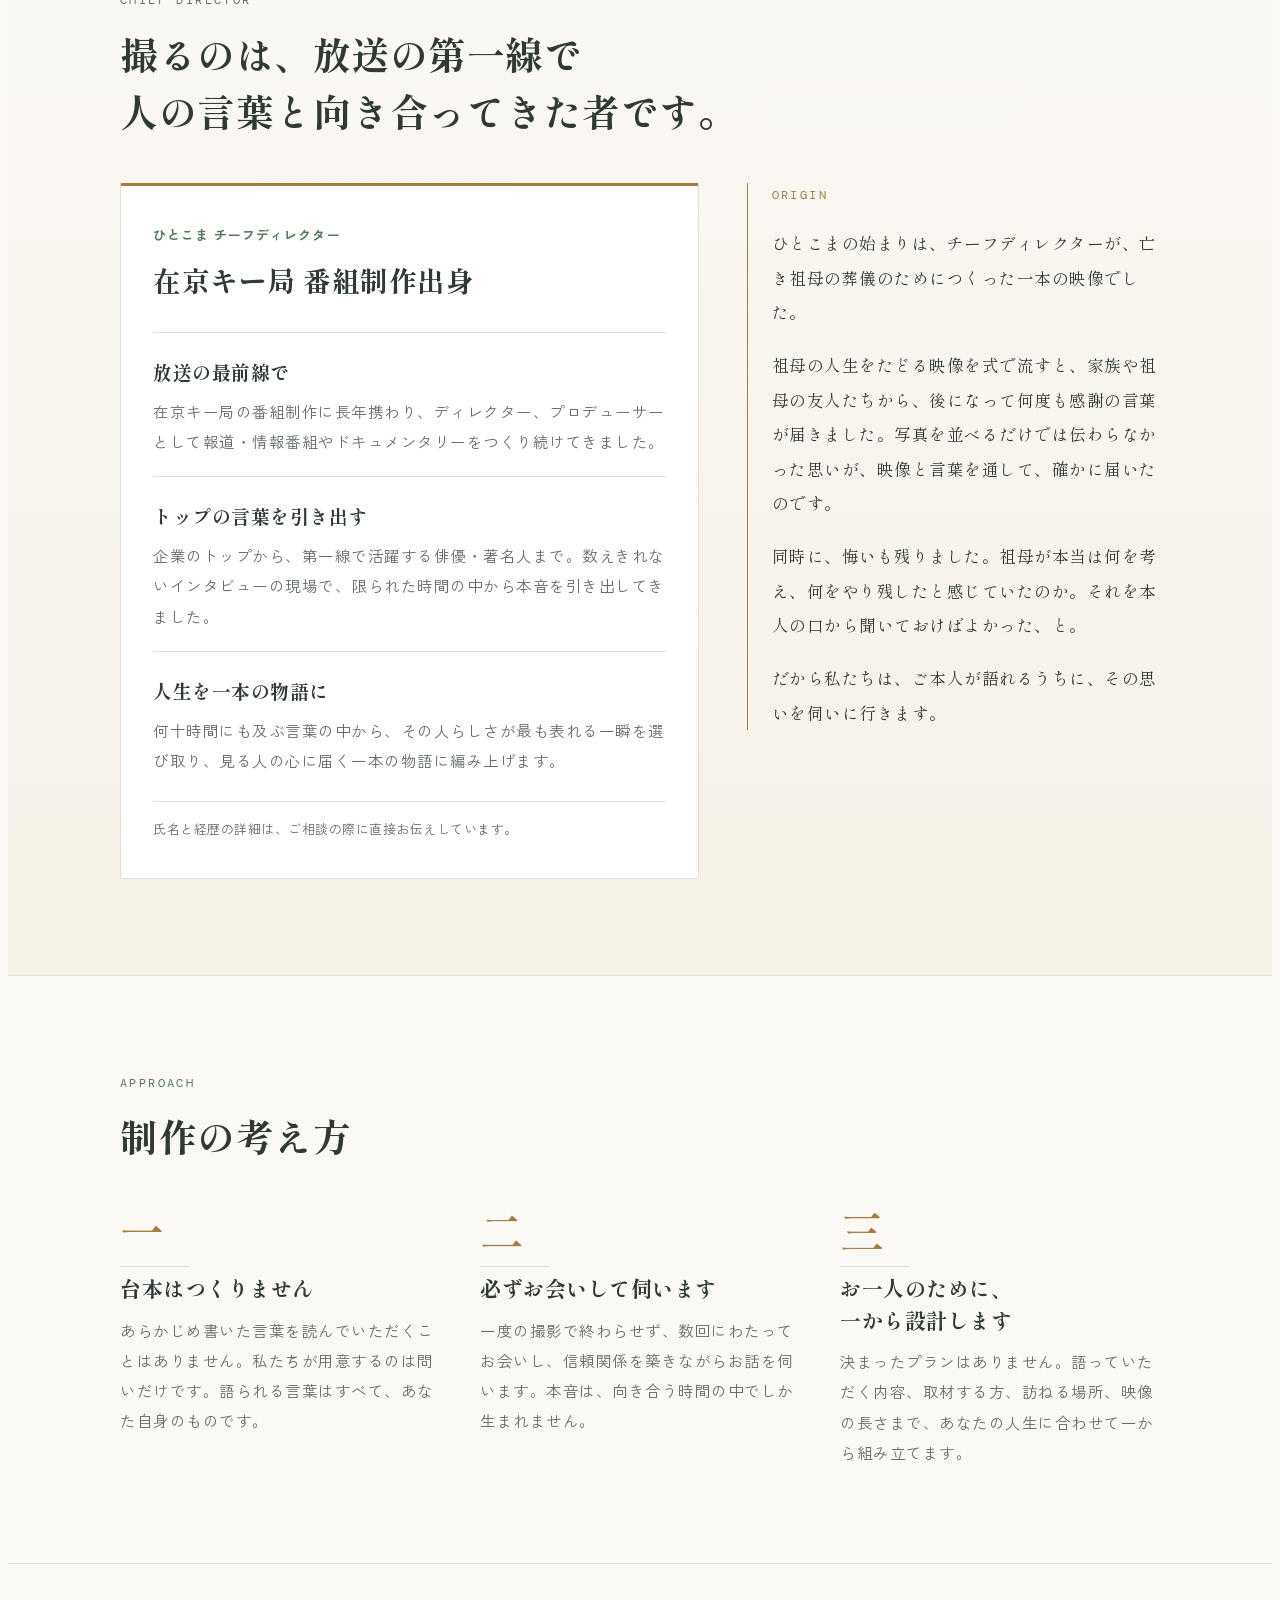
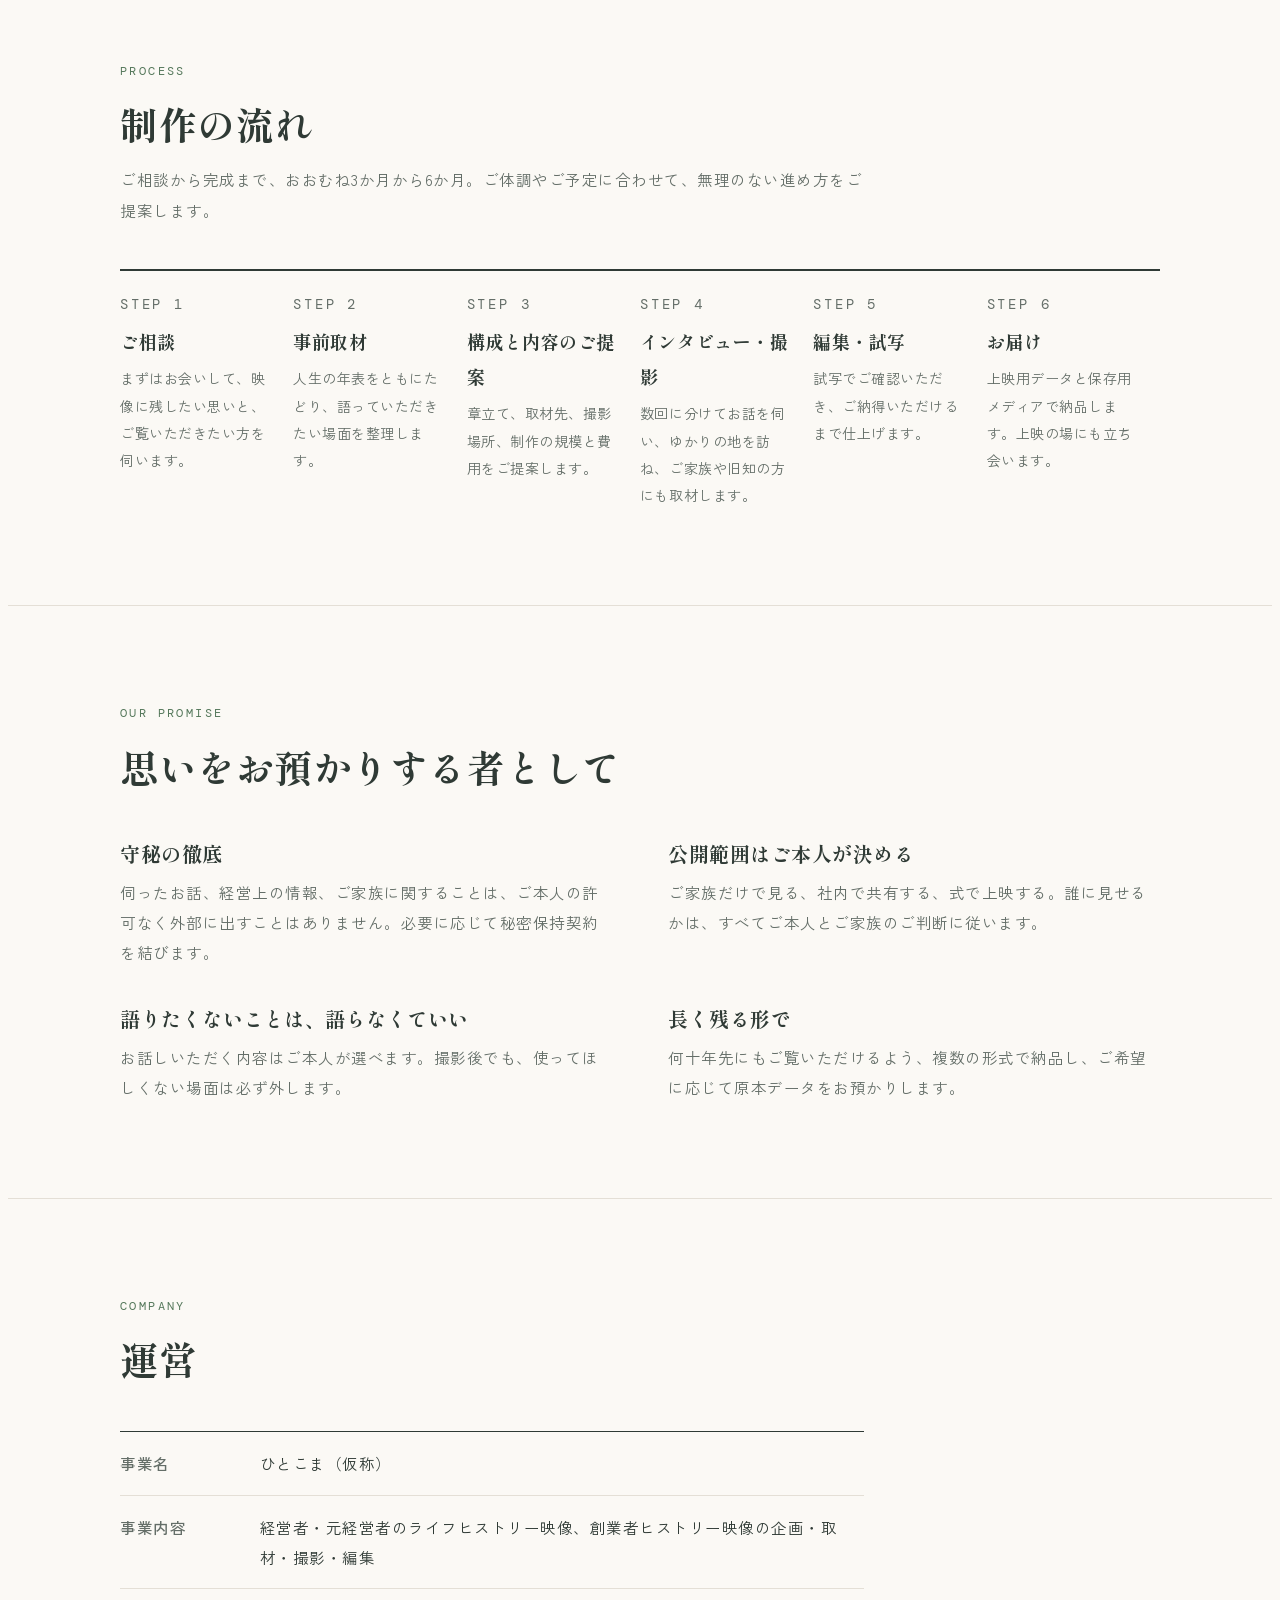
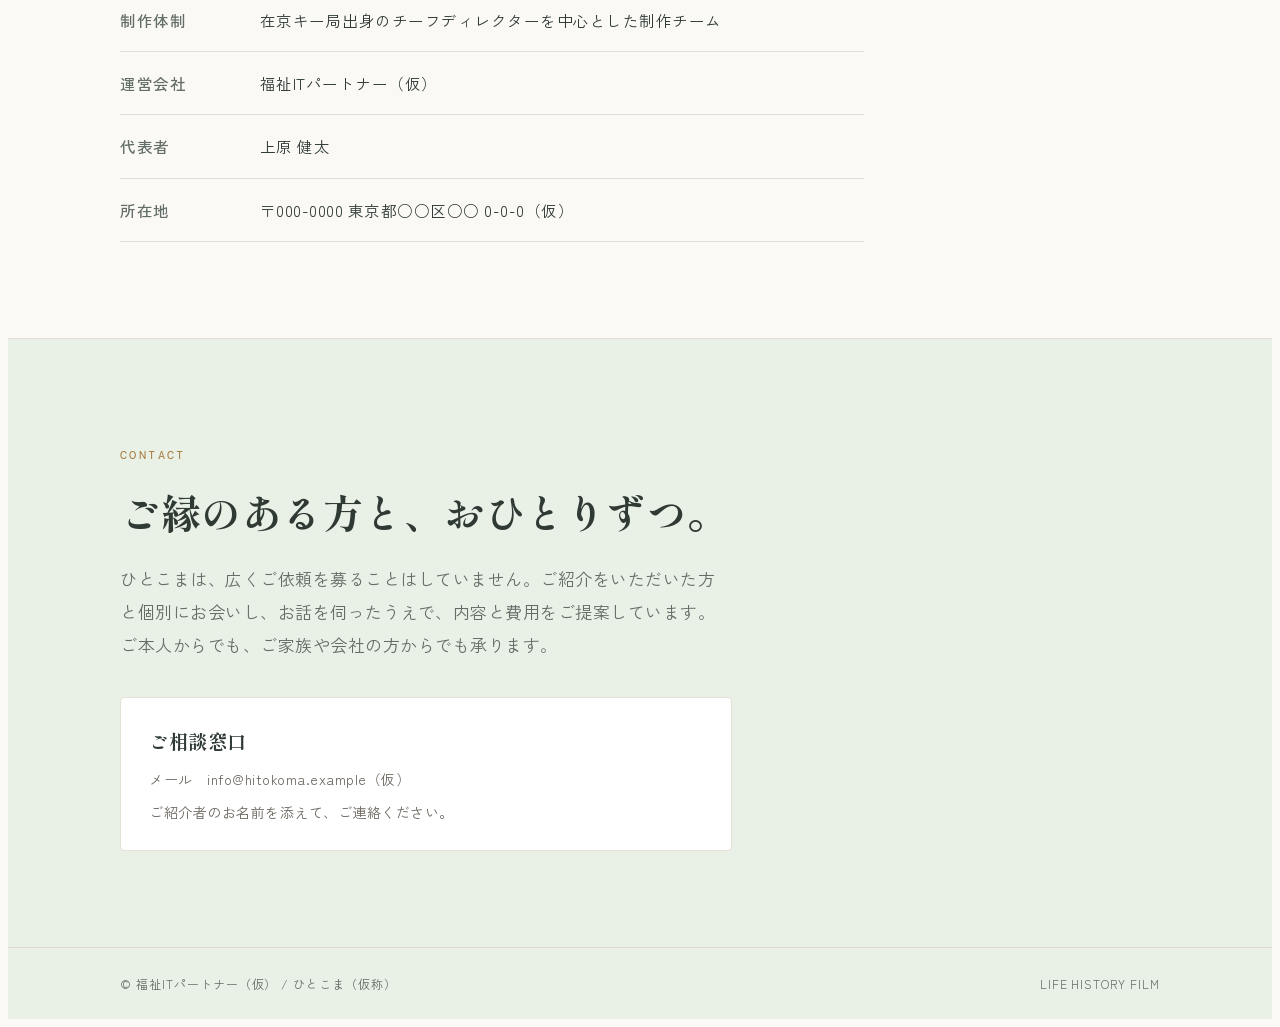
==== commit 2d8f655e: "確認用ページ：経営者専用・料金非掲載・写真なしに作り替え Co-Authored-By: Claude Opus 5.5 <noreply@anthropic.com> Claude-Session:" ====
--- a/case-2611-pv14/index.html
+++ b/case-2611-pv14/index.html
@@ -99,43 +99,6 @@
 .approach h3{font-size:21px;margin:6px 0 10px}
 .approach p{color:var(--muted);font-size:15.5px}
 
-
-/* 料金プラン */
-.plan-group{margin-top:48px}
-.plan-group:first-of-type{margin-top:0}
-.pg-head{display:grid;gap:6px;margin-bottom:20px;padding-left:16px;border-left:3px solid var(--accent)}
-.pg-head .en{font-family:var(--f-mono);font-size:12px;color:var(--gold);letter-spacing:.08em}
-.pg-head h3{font-size:clamp(20px,2.6vw,26px)}
-.pg-head p{font-size:15px;color:var(--muted)}
-.plans{display:grid;grid-template-columns:repeat(3,minmax(0,1fr));gap:16px}
-@media (max-width:900px){.plans{grid-template-columns:1fr}}
-.plan{position:relative;background:var(--surface);border:1px solid var(--line);border-radius:4px;padding:28px 24px;display:grid;gap:10px;align-content:start}
-.plan.rec{border:2px solid var(--accent)}
-.plan .badge{justify-self:start;font-size:12px;font-weight:700;color:#fff;background:var(--accent);padding:3px 10px;border-radius:2px}
-.plan .who{font-size:13px;color:var(--accent);font-weight:700}
-.plan h4{font-family:var(--f-display);font-size:21px;line-height:1.4}
-.plan .price{font-family:var(--f-display);font-size:34px;color:var(--ink);font-variant-numeric:tabular-nums;line-height:1.2}
-.plan .price small{font-family:var(--f-body);font-size:14px;color:var(--muted);margin-left:4px}
-.plan .lead{font-size:15px;color:var(--muted)}
-.plan dl{display:grid;grid-template-columns:auto minmax(0,1fr);gap:6px 14px;margin:6px 0 0;font-size:14px;border-top:1px solid var(--line);padding-top:14px}
-.plan dt{color:var(--muted);white-space:nowrap}
-.plan dd{margin:0}
-.plan .note{font-size:13px;color:var(--muted)}
-.plan-sub{display:grid;grid-template-columns:minmax(0,1fr) minmax(0,1.3fr);gap:24px;margin-top:56px}
-@media (max-width:900px){.plan-sub{grid-template-columns:1fr}}
-.plan-sub h3{font-size:19px;margin-bottom:14px}
-.included{background:var(--accent-soft);border-radius:4px;padding:28px 24px}
-.included ul{margin:0;padding:0;list-style:none;display:grid;gap:8px;font-size:15px}
-.included li{padding-left:1.4em;position:relative}
-.included li::before{content:"";position:absolute;left:0;top:.55em;width:.6em;height:.35em;border-left:2px solid var(--accent);border-bottom:2px solid var(--accent);transform:rotate(-45deg)}
-.options table{width:100%;border-collapse:collapse;font-size:14.5px}
-.options th,.options td{text-align:left;padding:10px 0;border-bottom:1px solid var(--line);vertical-align:top}
-.options th{font-weight:500;padding-right:12px}
-.options td{text-align:right;white-space:nowrap;font-variant-numeric:tabular-nums}
-.terms{display:grid;grid-template-columns:repeat(3,minmax(0,1fr));gap:24px;margin-top:48px;padding-top:28px;border-top:1px solid var(--line)}
-@media (max-width:900px){.terms{grid-template-columns:1fr}}
-.terms h3{font-size:16px;margin-bottom:6px}
-.terms p{font-size:14px;color:var(--muted)}
 
 /* 流れ */
 .flow{list-style:none;padding:0;margin:0;display:grid;grid-template-columns:repeat(6,minmax(0,1fr));border-top:2px solid var(--ink)}
@@ -276,21 +239,29 @@
 .belief .prose{text-align:left;max-width:34em}
 .belief .prose p{font-size:17px;line-height:2.15}
 
-/* 写真 */
-.scenes img,.wide-photo img,.side-photo img,.letter aside img{display:block;width:100%;height:100%;object-fit:cover}
-.scenes{display:grid;grid-template-columns:repeat(3,minmax(0,1fr));gap:16px;margin-top:64px}
-@media (max-width:720px){.scenes{grid-template-columns:1fr}}
-.scenes figure{margin:0;display:grid;gap:10px}
-.scenes .ph{aspect-ratio:3/2;border-radius:4px;overflow:hidden}
-.scenes figcaption{font-size:14px;color:var(--muted)}
-.wide-photo{margin:0 0 48px;border-radius:6px;overflow:hidden;aspect-ratio:21/9;max-width:100%}
-@media (max-width:720px){.wide-photo{aspect-ratio:3/2}}
-.unf-grid{display:grid;grid-template-columns:minmax(0,6fr) minmax(0,5fr);gap:48px;align-items:center}
-@media (max-width:860px){.unf-grid{grid-template-columns:1fr;gap:28px}}
-.side-photo{margin:0;border-radius:6px;overflow:hidden;aspect-ratio:4/5;max-width:100%}
-@media (max-width:860px){.side-photo{aspect-ratio:3/2}}
-.letter aside figure{margin:8px 0 0;border-radius:4px;overflow:hidden;aspect-ratio:3/2}
-.letter aside .cap{font-size:13px;color:var(--muted);margin-top:6px}
+/* 文字で見せる：縦書き、漢数字、細い金の罫 */
+.unf-grid{display:grid;grid-template-columns:minmax(0,7fr) minmax(0,4fr);gap:56px;align-items:center}
+@media (max-width:860px){.unf-grid{grid-template-columns:1fr;gap:36px}}
+.tate{margin:0;justify-self:center;padding:40px 36px;border:1px solid #D9C4A0;border-radius:2px;background:linear-gradient(160deg,#FFFDF8,#F8F0E2);position:relative}
+.tate::before{content:"";position:absolute;inset:8px;border:1px solid rgba(201,161,92,.35);pointer-events:none}
+.tate p{writing-mode:vertical-rl;font-family:var(--f-display);font-weight:700;font-size:clamp(22px,2.6vw,30px);line-height:2;letter-spacing:.18em;color:var(--ink);height:11.5em}
+@media (max-width:860px){.tate p{font-size:22px}}
+.dreams .kn{font-family:var(--f-display);font-weight:800;font-size:30px;color:var(--gold);line-height:1}
+.approach .num{display:block;font-family:var(--f-display);font-weight:800;font-size:44px;line-height:1;color:var(--gold);padding-bottom:14px;margin-bottom:6px;border-bottom:1px solid var(--line);width:1.6em}
+.director{background:linear-gradient(180deg,var(--bg) 0%,#F6F1E7 100%)}
+.dir-grid{display:grid;grid-template-columns:minmax(0,7fr) minmax(0,5fr);gap:48px;align-items:start}
+@media (max-width:860px){.dir-grid{grid-template-columns:1fr;gap:32px}}
+.dir-card{background:var(--surface);border:1px solid var(--line);border-top:3px solid var(--gold);border-radius:2px;padding:36px 32px;display:grid;gap:6px}
+@media (max-width:560px){.dir-card{padding:28px 20px}}
+.dir-card .role{font-size:13px;color:var(--accent);font-weight:700;letter-spacing:.08em}
+.dir-card .title{font-family:var(--f-display);font-weight:800;font-size:clamp(22px,3vw,28px)}
+.career{list-style:none;margin:18px 0 0;padding:0;display:grid}
+.career li{display:grid;gap:6px;padding:20px 0;border-top:1px solid var(--line)}
+.career b{font-family:var(--f-display);font-size:19px}
+.career span{color:var(--muted);font-size:15.5px}
+.dir-card .fine{font-size:13px;color:var(--muted);padding-top:14px;border-top:1px solid var(--line)}
+.origin{margin:0;display:grid;gap:18px;font-family:var(--f-display);font-size:16.5px;line-height:2.1;padding-left:24px;border-left:1px solid var(--gold)}
+.origin .en{color:var(--gold)}
 
 @media (prefers-reduced-motion:reduce){html{scroll-behavior:auto}}
 </style>
@@ -301,7 +272,7 @@
   <div class="wrap">
     <a class="logo" href="#top"><b>ひとこま</b><span>ライフヒストリー映像制作</span></a>
     <nav class="gnav" aria-label="サイト内">
-      <a href="#philosophy">理念</a><a href="#unfinished">私たちが残すもの</a><a href="#approach">制作の考え方</a><a href="#service">料金プラン</a><a href="#message">事業責任者メッセージ</a><a href="#company">事業概要</a><a href="#contact">ご相談</a>
+      <a href="#philosophy">理念</a><a href="#unfinished">私たちが残すもの</a><a href="#director">制作を率いる者</a><a href="#flow">制作の流れ</a><a href="#company">運営</a><a href="#contact">ご相談</a>
     </nav>
   </div>
 </header>
@@ -320,7 +291,7 @@
   <div class="wrap">
     <span class="en">Life History Film</span>
     <h1><span class="ln">あなたの思いを、</span><span class="ln"><em>映像</em>に。</span></h1>
-    <p class="lead">築き上げてきたもの。守り抜いてきたもの。そして、まだ果たせていない夢まで。あなたが歩んできた人生を、あなた自身の言葉で一本のヒストリー映像に残します。</p>
+    <p class="lead">経営者として築き上げてきたもの。守り抜いてきたもの。そして、まだ果たせていない夢まで。あなたが歩んできた人生を、あなた自身の言葉で、一本のヒストリー映像に残します。</p>
     <div class="film" aria-hidden="true">
       <div class="strip"><i></i><i></i><i></i><i></i><i class="lit"></i><i></i><i></i><i></i><i></i></div>
       <p class="cap">ONE LIFE, ONE FRAME AT A TIME</p>
@@ -383,12 +354,6 @@
         </div>
       </div>
 
-      <div class="scenes">
-        <figure><div class="ph"><img src="img/daughter.jpg" alt="父の昔話に驚いて笑う娘" width="1400" height="933"></div><figcaption>家族も初めて聞いた、若い頃の話。</figcaption></figure>
-        <figure><div class="ph"><img src="img/onigiri.jpg" alt="祖父と孫がおにぎりを握る台所" width="1400" height="933"></div><figcaption>何気ない日常にこそ、その人らしさがある。</figcaption></figure>
-        <figure><div class="ph"><img src="img/letterpress.jpg" alt="活版工房で技を伝える二人" width="1400" height="933"></div><figcaption>受け継がれていく技と思い。</figcaption></figure>
-      </div>
-
       <div class="creed">
         <div><div class="k"><span class="en">Purpose</span><b>存在意義</b></div><div class="v"><h3>人の思いを、時代を越えて手渡す。</h3><p>ひとりの経営者が抱いてきた思いを、家族、社員、そして次の世代へ。言葉と表情のまま、確かに受け継がれるかたちにします。</p></div></div>
         <div><div class="k"><span class="en">Mission</span><b>使命</b></div><div class="v"><h3>お会いし、お話を伺い、その人生を一本の映像に編む。</h3><p>成し遂げたことも、成し遂げられなかったことも。人生の一場面ずつに光を当て、その方の生き様が伝わるヒストリーに仕上げます。</p></div></div>
@@ -399,21 +364,24 @@
 
   <section class="unfinished" id="unfinished">
     <div class="wrap">
-      <span class="en">What we preserve</span>
-      <h2>成し遂げたことだけが、<br>人生ではない。</h2>
       <div class="unf-grid">
-      <div class="prose">
-        <p>経営者の方とお話しすると、必ずと言っていいほど「本当はもっとやりたかったことがある」という言葉が出てきます。立ち上げたかった事業、果たせなかった約束、志半ばで手放した挑戦。</p>
-        <p>多くの記録は、成功と功績だけを残します。けれど、その方の生き様がもっとも表れるのは、叶わなかった夢を語るときの表情です。私たちは、成し遂げられなかったことも含めて、あなたの人生のヒストリーとして残します。その思いは、映像を通して、次にそれを叶える誰かへ託されていきます。</p>
-      </div>
-      <figure class="side-photo"><img src="img/factory.jpg" alt="町工場で遠くを見つめる創業者" width="1400" height="933"></figure>
+        <div>
+          <span class="en">What we preserve</span>
+          <h2>成し遂げたことだけが、<br>人生ではない。</h2>
+          <div class="prose">
+            <p>経営者の方とお話しすると、必ずと言っていいほど「本当はもっとやりたかったことがある」という言葉が出てきます。立ち上げたかった事業、果たせなかった約束、志半ばで手放した挑戦。</p>
+            <p>多くの記録は、成功と功績だけを残します。けれど、その方の生き様がもっとも表れるのは、叶わなかった夢を語るときの表情です。私たちは、成し遂げられなかったことも含めて、あなたの人生のヒストリーとして残します。その思いは、映像を通して、次にそれを叶える誰かへ託されていきます。</p>
+          </div>
+        </div>
+        <figure class="tate" aria-label="本当は、もっとやりたかったことがある。">
+          <p aria-hidden="true">本当は、<br>もっと<br>やりたかったことが<br>ある。</p>
+        </figure>
       </div>
       <div class="dreams">
-        <div><b>描いていた事業</b><p>時代や資金、体力の事情で実現できなかった構想。その着想と、いまも消えない熱を語っていただきます。</p></div>
-        <div><b>果たせなかった約束</b><p>恩人に、家族に、社員に。言えずにきた感謝や、果たせなかった約束を、ご自身の言葉で残します。</p></div>
-        <div><b>次の世代に託す志</b><p>後継者、お子さま、お孫さま、会社の若い社員へ。叶えてほしい夢と、大切にしてほしい考えを手渡します。</p></div>
-      </div>
-      <figure class="wide-photo" style="margin:48px 0 0"><img src="img/handing.jpg" alt="祖父が孫に古い手帳を手渡す手元" width="1400" height="933" style="object-position:50% 45%"></figure>
+        <div><span class="kn" aria-hidden="true">壱</span><b>描いていた事業</b><p>時代や資金、体力の事情で実現できなかった構想。その着想と、いまも消えない熱を語っていただきます。</p></div>
+        <div><span class="kn" aria-hidden="true">弐</span><b>果たせなかった約束</b><p>恩人に、家族に、社員に。言えずにきた感謝や、果たせなかった約束を、ご自身の言葉で残します。</p></div>
+        <div><span class="kn" aria-hidden="true">参</span><b>次の世代に託す志</b><p>後継者、お子さま、お孫さま、会社の若い社員へ。叶えてほしい夢と、大切にしてほしい考えを手渡します。</p></div>
+      </div>
     </div>
   </section>
 
@@ -424,9 +392,8 @@
         <h2>ヒストリー映像の章立て</h2>
         <p class="def">お一人おひとりの人生に合わせて構成しますが、多くの作品は次の流れで、生まれた日から未来へ託す思いまでをたどります。</p>
       </div>
-      <figure class="wide-photo"><img src="img/engawa.jpg" alt="縁側で庭の緑を眺め、穏やかに微笑む年配の男性" style="object-position:50% 30%" width="1400" height="933"></figure>
       <ol class="chapters">
-        <li><span class="en">Chapter 1</span><b>原点</b><span>生まれた町、ご両親、少年少女時代。人生の土台となった出来事。</span></li>
+        <li><span class="en">Chapter 1</span><b>原点</b><span>生まれた町、ご両親、少年時代。人生の土台となった出来事。</span></li>
         <li><span class="en">Chapter 2</span><b>決断</b><span>創業や転機。なぜその道を選び、何を懸けたのか。</span></li>
         <li><span class="en">Chapter 3</span><b>成し遂げたこと</b><span>築いてきた事業と、ともに歩んだ人々の証言。</span></li>
         <li class="hl"><span class="en">Chapter 4</span><b>成し遂げられなかったこと</b><span>描いていた夢、果たせなかった約束、いまも残る思い。</span></li>
@@ -435,171 +402,44 @@
     </div>
   </section>
 
+  <section class="sec director" id="director">
+    <div class="wrap">
+      <div class="sec-head">
+        <span class="en">Chief Director</span>
+        <h2>撮るのは、放送の第一線で<br>人の言葉と向き合ってきた者です。</h2>
+      </div>
+      <div class="dir-grid">
+        <div class="dir-card">
+          <p class="role">ひとこま チーフディレクター</p>
+          <p class="title">在京キー局 番組制作出身</p>
+          <ul class="career">
+            <li><b>放送の最前線で</b><span>在京キー局の番組制作に長年携わり、ディレクター、プロデューサーとして報道・情報番組やドキュメンタリーをつくり続けてきました。</span></li>
+            <li><b>トップの言葉を引き出す</b><span>企業のトップから、第一線で活躍する俳優・著名人まで。数えきれないインタビューの現場で、限られた時間の中から本音を引き出してきました。</span></li>
+            <li><b>人生を一本の物語に</b><span>何十時間にも及ぶ言葉の中から、その人らしさが最も表れる一瞬を選び取り、見る人の心に届く一本の物語に編み上げます。</span></li>
+          </ul>
+          <p class="fine">氏名と経歴の詳細は、ご相談の際に直接お伝えしています。</p>
+        </div>
+        <blockquote class="origin">
+          <span class="en">Origin</span>
+          <p>ひとこまの始まりは、チーフディレクターが、亡き祖母の葬儀のためにつくった一本の映像でした。</p>
+          <p>祖母の人生をたどる映像を式で流すと、家族や祖母の友人たちから、後になって何度も感謝の言葉が届きました。写真を並べるだけでは伝わらなかった思いが、映像と言葉を通して、確かに届いたのです。</p>
+          <p>同時に、悔いも残りました。祖母が本当は何を考え、何をやり残したと感じていたのか。それを本人の口から聞いておけばよかった、と。</p>
+          <p>だから私たちは、ご本人が語れるうちに、その思いを伺いに行きます。</p>
+        </blockquote>
+      </div>
+    </div>
+  </section>
+
   <section class="sec" id="approach">
     <div class="wrap">
       <div class="sec-head">
         <span class="en">Approach</span>
         <h2>制作の考え方</h2>
       </div>
-      <figure class="wide-photo"><img src="img/interview2.jpg" alt="障子の明るい和室で、笑顔で語る年配の男性と、耳を傾けるディレクター" style="object-position:50% 32%" width="1400" height="933"></figure>
       <div class="approach">
-        <div><span class="en">01</span><h3>台本はつくりません</h3><p>あらかじめ書いた言葉を読んでいただくことはありません。私たちが用意するのは問いだけです。語られる言葉はすべて、あなた自身のものです。</p></div>
-        <div><span class="en">02</span><h3>必ずお会いして伺います</h3><p>一度の撮影で終わらせず、数回にわたってお会いし、信頼関係を築きながらお話を伺います。本音は、向き合う時間の中でしか生まれません。</p></div>
-        <div><span class="en">03</span><h3>テレビの現場で培った取材力</h3><p>事業責任者でチーフディレクターの滝田は、テレビ番組の制作現場で、数多くの方に取材してきました。話を引き出す力と、人生を一本の流れとして伝える構成力を、あなたのために使います。</p></div>
-      </div>
-    </div>
-  </section>
-
-  <section class="sec" id="service">
-    <div class="wrap">
-      <div class="sec-head">
-        <span class="en">Plan &amp; Price</span>
-        <h2>料金プラン</h2>
-        <p class="def">ご本人・ご家族のためのプランと、経営者・企業のためのプランをご用意しています。表示はすべて税込です。</p>
-      </div>
-
-      <div class="plan-group">
-        <div class="pg-head"><span class="en">For you &amp; your family</span><h3>ご本人・ご家族のためのプラン</h3><p>ご自身の歩みを家族に残したい方、親御さんの人生を映像にしたいご家族へ。</p></div>
-        <div class="plans">
-          <article class="plan">
-            <span class="who">はじめての方に</span>
-            <h4>ひとこま ライト</h4>
-            <p class="price">150,000<small>円（税込）</small></p>
-            <p class="lead">一度のインタビューで、人生の歩みと家族への思いを一本にまとめます。</p>
-            <dl>
-              <dt>完成尺</dt><dd>約15分</dd>
-              <dt>インタビュー</dt><dd>1回（約2時間）</dd>
-              <dt>証言取材</dt><dd>なし</dd>
-              <dt>お写真の取り込み</dt><dd>30枚まで</dd>
-              <dt>試写・修正</dt><dd>1回</dd>
-              <dt>納品</dt><dd>映像データ＋DVD 2枚</dd>
-              <dt>制作期間</dt><dd>約1か月</dd>
-            </dl>
-          </article>
-          <article class="plan rec">
-            <span class="badge">おすすめ</span>
-            <span class="who">しっかり残したい方に</span>
-            <h4>ひとこま スタンダード</h4>
-            <p class="price">280,000<small>円（税込）</small></p>
-            <p class="lead">二度お会いしてじっくり伺い、ご家族の言葉も重ねて、人生を章立てで描きます。</p>
-            <dl>
-              <dt>完成尺</dt><dd>約30分</dd>
-              <dt>インタビュー</dt><dd>2回（各約2時間）</dd>
-              <dt>証言取材</dt><dd>ご家族・ご友人 1名</dd>
-              <dt>お写真の取り込み</dt><dd>60枚まで</dd>
-              <dt>試写・修正</dt><dd>2回</dd>
-              <dt>納品</dt><dd>映像データ＋DVDまたはBlu-ray 3枚、人生年表（冊子）</dd>
-              <dt>制作期間</dt><dd>約2か月</dd>
-            </dl>
-          </article>
-          <article class="plan">
-            <span class="who">ご遺族の方に</span>
-            <h4>追悼ヒストリー</h4>
-            <p class="price">200,000<small>円（税込）</small></p>
-            <p class="lead">故人を知る方々のお話と、残されたお写真・映像から、その方の人生と思いをたどります。</p>
-            <dl>
-              <dt>完成尺</dt><dd>約10〜15分</dd>
-              <dt>インタビュー</dt><dd>ご遺族・ご友人 2名</dd>
-              <dt>お写真の取り込み</dt><dd>80枚まで（お手持ちの映像も可）</dd>
-              <dt>試写・修正</dt><dd>1回</dd>
-              <dt>納品</dt><dd>式場上映用データ＋DVD 3枚</dd>
-              <dt>制作期間</dt><dd>最短2週間</dd>
-            </dl>
-          </article>
-        </div>
-      </div>
-
-      <div class="plan-group">
-        <div class="pg-head"><span class="en">For business leaders</span><h3>経営者・企業のためのプラン</h3><p>経営者・元経営者ご本人の人生と、創業から受け継がれてきた志を残したい方へ。</p></div>
-        <div class="plans">
-          <article class="plan">
-            <span class="who">経営者・元経営者の方に</span>
-            <h4>経営者ヒストリー</h4>
-            <p class="price">600,000<small>円（税込）</small></p>
-            <p class="lead">三度のインタビューと関係者の証言、ゆかりの場所での撮影で、経営者としての歩みと胸の内を描きます。</p>
-            <dl>
-              <dt>完成尺</dt><dd>約30〜40分</dd>
-              <dt>インタビュー</dt><dd>3回（各約2時間）</dd>
-              <dt>証言取材</dt><dd>ご家族・社員・旧知の方 3名</dd>
-              <dt>ロケ撮影</dt><dd>ゆかりの地 1か所（日帰り）</dd>
-              <dt>お写真の取り込み</dt><dd>100枚まで</dd>
-              <dt>試写・修正</dt><dd>2回</dd>
-              <dt>納品</dt><dd>映像データ＋Blu-ray 3枚、3分のダイジェスト版</dd>
-              <dt>制作期間</dt><dd>約3か月</dd>
-            </dl>
-          </article>
-          <article class="plan rec">
-            <span class="badge">最上位プラン</span>
-            <span class="who">人生の舞台をすべて訪ねたい方に</span>
-            <h4>ゆかりの地を巡る密着ヒストリー</h4>
-            <p class="price">1,000,000<small>円（税込）</small></p>
-            <p class="lead">生まれ故郷、創業の地、転機となった場所。ご本人とともに人生の舞台を訪ね歩き、その場で語られる言葉を残します。</p>
-            <dl>
-              <dt>完成尺</dt><dd>約45〜60分</dd>
-              <dt>インタビュー</dt><dd>4回（各約2時間）</dd>
-              <dt>密着撮影</dt><dd>ゆかりの地を巡る撮影 3日間</dd>
-              <dt>証言取材</dt><dd>ご家族・社員・旧知の方 5名</dd>
-              <dt>お写真の取り込み</dt><dd>200枚まで（お手持ちの映像も可）</dd>
-              <dt>試写・修正</dt><dd>3回</dd>
-              <dt>納品</dt><dd>映像データ＋Blu-ray 5枚、5分のダイジェスト版、人生年表（冊子）</dd>
-              <dt>制作期間</dt><dd>約4〜6か月</dd>
-            </dl>
-            <p class="note">遠方への交通費・宿泊費は実費を頂戴します。</p>
-          </article>
-          <article class="plan">
-            <span class="who">企業の方に</span>
-            <h4>創業者・企業ヒストリー</h4>
-            <p class="price">800,000<small>円（税込）</small></p>
-            <p class="lead">創業者の志と会社の歩みを、社員や取引先の言葉とともに記録します。周年行事や事業承継、理念の継承に。</p>
-            <dl>
-              <dt>完成尺</dt><dd>約20〜30分</dd>
-              <dt>インタビュー</dt><dd>創業者・経営者 2回</dd>
-              <dt>証言取材</dt><dd>社員・取引先・OB 5名</dd>
-              <dt>ロケ撮影</dt><dd>社内・工場・店舗など 1日</dd>
-              <dt>お写真の取り込み</dt><dd>150枚まで（社史資料も可）</dd>
-              <dt>試写・修正</dt><dd>3回</dd>
-              <dt>納品</dt><dd>上映用データ＋Blu-ray 5枚、3分の社内共有用ダイジェスト版</dd>
-              <dt>制作期間</dt><dd>約3か月</dd>
-            </dl>
-          </article>
-        </div>
-      </div>
-
-      <div class="plan-sub">
-        <div class="included">
-          <h3>すべてのプランに含まれるもの</h3>
-          <ul>
-            <li>ご相談・事前ヒアリング（無料）</li>
-            <li>人生年表の作成と、構成・章立てのご提案</li>
-            <li>撮影機材・照明・録音一式</li>
-            <li>編集、テロップ、BGM（権利処理済み）</li>
-            <li>試写でのご確認と修正</li>
-            <li>フルHDの映像データ（MP4）</li>
-            <li>撮影素材の保管（納品後1年間）</li>
-          </ul>
-        </div>
-        <div class="options">
-          <h3>オプション（税込）</h3>
-          <table>
-            <tr><th scope="row">インタビューの追加</th><td>1回 30,000円</td></tr>
-            <tr><th scope="row">証言取材の追加</th><td>1名 20,000円</td></tr>
-            <tr><th scope="row">ロケ撮影の追加</th><td>1日 80,000円</td></tr>
-            <tr><th scope="row">お写真の追加取り込み</th><td>50枚ごと 10,000円</td></tr>
-            <tr><th scope="row">プロのナレーション</th><td>50,000円</td></tr>
-            <tr><th scope="row">ダイジェスト版（約3分）</th><td>50,000円</td></tr>
-            <tr><th scope="row">完成尺の延長</th><td>10分ごと 50,000円</td></tr>
-            <tr><th scope="row">ドローン撮影</th><td>半日 80,000円</td></tr>
-            <tr><th scope="row">上映会への立ち会い（機材込み）</th><td>30,000円</td></tr>
-            <tr><th scope="row">DVD・Blu-rayの追加</th><td>1枚 3,000円</td></tr>
-            <tr><th scope="row">撮影素材の長期保管</th><td>年 10,000円</td></tr>
-          </table>
-        </div>
-      </div>
-
-      <div class="terms">
-        <div><h3>お支払い</h3><p>ご契約時に半額、納品時に残りの半額を、銀行振込でお支払いいただきます。</p></div>
-        <div><h3>出張・対応エリア</h3><p>全国に伺います。東京23区内は出張費無料、それ以外の地域は交通費・宿泊費の実費を頂戴します。</p></div>
-        <div><h3>キャンセル</h3><p>撮影前のキャンセルは、ご入金額から事務手数料10,000円を引いて返金します。撮影後は、着手金の返金はいたしかねます。</p></div>
+        <div><span class="num" aria-hidden="true">一</span><h3>台本はつくりません</h3><p>あらかじめ書いた言葉を読んでいただくことはありません。私たちが用意するのは問いだけです。語られる言葉はすべて、あなた自身のものです。</p></div>
+        <div><span class="num" aria-hidden="true">二</span><h3>必ずお会いして伺います</h3><p>一度の撮影で終わらせず、数回にわたってお会いし、信頼関係を築きながらお話を伺います。本音は、向き合う時間の中でしか生まれません。</p></div>
+        <div><span class="num" aria-hidden="true">三</span><h3>お一人のために、一から設計します</h3><p>決まったプランはありません。語っていただく内容、取材する方、訪ねる場所、映像の長さまで、あなたの人生に合わせて一から組み立てます。</p></div>
       </div>
     </div>
   </section>
@@ -608,15 +448,16 @@
     <div class="wrap">
       <div class="sec-head">
         <span class="en">Process</span>
-        <h2>ご相談からお届けまで</h2>
+        <h2>制作の流れ</h2>
+        <p class="def">ご相談から完成まで、おおむね3か月から6か月。ご体調やご予定に合わせて、無理のない進め方をご提案します。</p>
       </div>
       <ol class="flow">
-        <li><span class="en">Step 1</span><b>ご相談</b><span>まずはお会いして、映像に残したい思いを伺います。</span></li>
+        <li><span class="en">Step 1</span><b>ご相談</b><span>まずはお会いして、映像に残したい思いと、ご覧いただきたい方を伺います。</span></li>
         <li><span class="en">Step 2</span><b>事前取材</b><span>人生の年表をともにたどり、語っていただきたい場面を整理します。</span></li>
-        <li><span class="en">Step 3</span><b>構成のご提案</b><span>章立てと取材先、撮影場所をご提案します。</span></li>
-        <li><span class="en">Step 4</span><b>インタビュー・撮影</b><span>数回に分けてお話を伺い、ゆかりの地や関係者も取材します。</span></li>
+        <li><span class="en">Step 3</span><b>構成と内容のご提案</b><span>章立て、取材先、撮影場所、制作の規模と費用をご提案します。</span></li>
+        <li><span class="en">Step 4</span><b>インタビュー・撮影</b><span>数回に分けてお話を伺い、ゆかりの地を訪ね、ご家族や旧知の方にも取材します。</span></li>
         <li><span class="en">Step 5</span><b>編集・試写</b><span>試写でご確認いただき、ご納得いただけるまで仕上げます。</span></li>
-        <li><span class="en">Step 6</span><b>お届け</b><span>上映用データと保存用メディアで納品します。ご希望があれば上映の場にも立ち会います。</span></li>
+        <li><span class="en">Step 6</span><b>お届け</b><span>上映用データと保存用メディアで納品します。上映の場にも立ち会います。</span></li>
       </ol>
     </div>
   </section>
@@ -636,66 +477,19 @@
     </div>
   </section>
 
-  <section class="sec" id="message">
-    <div class="wrap">
-      <div class="sec-head">
-        <span class="en">Message</span>
-        <h2>事業責任者メッセージ</h2>
-      </div>
-      <div class="letter">
-        <aside>
-          <p class="pull">その方の思いは、<br>語られたときに<br>はじめて残る。</p>
-          <p class="en">Chief Director</p>
-          <figure><img src="img/farewell.jpg" alt="白い花に囲まれた明るい会場で、故人の笑顔の映像を見上げて微笑む参列者" width="1400" height="933"></figure>
-          <p class="cap">お別れの会での上映（イメージ）</p>
-        </aside>
-        <blockquote>
-          <p>きっかけは、祖母の葬儀でした。祖母の人生をたどる映像をつくり、式で流したところ、会場にいた家族や祖母の友人たちから、後になって何度も感謝の言葉をいただきました。写真を並べるだけでは伝わらなかった祖母の思いが、映像と言葉を通じて、確かにみんなに届いたのだと思います。</p>
-          <p>同時に、悔いも残りました。祖母が本当は何を考え、何をやり残したと感じていたのか。それを本人の口から聞いておけばよかった、と。</p>
-          <p>私はテレビ番組の制作の仕事を通じて、多くの方に話を伺ってきました。とりわけ事業を築いてこられた方々は、成し遂げたことの何倍もの「やりたかったこと」を胸に抱えています。その思いは、語られなければ、誰にも知られないまま消えてしまいます。</p>
-          <p>私たちは、あなたの思いを映像にすることだけを考えています。成し遂げたことも、成し遂げられなかったことも、すべてがあなたの人生です。その思いを、受け継ぐべき人たちへ確かに手渡すお手伝いをさせてください。</p>
-          <p class="sign">ひとこま 事業責任者 / チーフディレクター　滝田 務</p>
-        </blockquote>
-      </div>
-    </div>
-  </section>
-
-  <section class="sec" id="faq">
-    <div class="wrap">
-      <div class="sec-head">
-        <span class="en">Q&amp;A</span>
-        <h2>よくあるご質問</h2>
-      </div>
-      <div class="faq">
-        <details><summary>人前で話すのが得意ではありません。</summary><p>台本はありませんので、うまく話す必要はありません。私たちが問いかけ、あなたが思い出すままにお話しいただく形です。数回お会いするうちに、自然に言葉が出てくる方がほとんどです。</p></details>
-        <details><summary>経営上の話や、家族にも話していないことがあります。</summary><p>お話しいただいた内容は、ご本人の了承なく外部に出すことはありません。映像に入れるかどうかも、試写の段階でご本人に決めていただきます。</p></details>
-        <details><summary>体調面が心配です。撮影にはどのくらい時間がかかりますか。</summary><p>一回のインタビューは1〜2時間ほどです。ご自宅や入院先など、ご負担の少ない場所に伺います。日程もご体調に合わせて調整します。</p></details>
-        <details><summary>写真や映像資料があまり残っていません。</summary><p>インタビューと、ゆかりの場所での撮影を中心に構成できます。ご家族や旧知の方への取材で、新たに資料が見つかることも少なくありません。</p></details>
-        <details><summary>家族から本人に贈ることはできますか。</summary><p>はい。ご家族やご子息、会社の皆さまからのご依頼も承ります。ご本人へのお声がけの仕方から、一緒にご相談させてください。</p></details>
-        <details><summary>料金のほかに費用はかかりますか。</summary><p>東京23区外への出張の場合のみ、交通費・宿泊費の実費を頂戴します。それ以外は、お選びいただいたプランとオプションの金額がすべてです。お見積りは事前にお出しします。</p></details>
-        <details><summary>プランの途中で内容を変えられますか。</summary><p>はい。お話を伺ううちに「もっと残したい」と思われることはよくあります。インタビューや証言取材の追加、上位プランへの切り替えは、いつでもご相談ください。</p></details>
-        <details><summary>撮影の途中で体調を崩してしまったら。</summary><p>日程はいつでも延期できます。万一撮影を続けられなくなった場合も、それまでに伺ったお話とお写真で一本の映像に仕上げ、ご家族にお届けします。</p></details>
-      </div>
-    </div>
-  </section>
-
   <section class="sec" id="company">
     <div class="wrap">
       <div class="sec-head">
         <span class="en">Company</span>
-        <h2>事業概要</h2>
+        <h2>運営</h2>
       </div>
       <table class="company">
         <tr><th scope="row">事業名</th><td>ひとこま（仮称）</td></tr>
-        <tr><th scope="row">事業責任者</th><td>滝田 務（チーフディレクター）</td></tr>
-        <tr><th scope="row">事業内容</th><td>ライフヒストリー映像、経営者ヒストリー映像、創業者・企業ヒストリー映像、追悼ヒストリー映像の企画・取材・撮影・編集</td></tr>
-        <tr><th scope="row">事業開始</th><td>2027年4月（予定）</td></tr>
+        <tr><th scope="row">事業内容</th><td>経営者・元経営者のライフヒストリー映像、創業者ヒストリー映像の企画・取材・撮影・編集</td></tr>
+        <tr><th scope="row">制作体制</th><td>在京キー局出身のチーフディレクターを中心とした制作チーム</td></tr>
         <tr><th scope="row">運営会社</th><td>福祉ITパートナー（仮）</td></tr>
         <tr><th scope="row">代表者</th><td>上原 健太</td></tr>
         <tr><th scope="row">所在地</th><td>〒000-0000 東京都○○区○○ 0-0-0（仮）</td></tr>
-        <tr><th scope="row">電話番号</th><td>03-0000-0000（仮）</td></tr>
-        <tr><th scope="row">メール</th><td>info@hitokoma.example（仮）</td></tr>
-        <tr><th scope="row">対応エリア</th><td>全国（東京23区外は交通費・宿泊費を実費で頂戴します）</td></tr>
       </table>
     </div>
   </section>
@@ -704,9 +498,9 @@
 <section class="contact" id="contact">
   <div class="wrap">
     <span class="en">Contact</span>
-    <h2>まずは、お話を聞かせてください。</h2>
-    <p>ご相談は無料です。映像にするかどうかを決めていただくのは、お話を伺ったあとで構いません。ご本人からでも、ご家族や会社の方からでも承ります。</p>
-    <div class="box"><b>ご相談窓口</b><span>お電話　03-0000-0000（仮）</span><span>メール　info@hitokoma.example（仮）</span><span>受付時間　平日 10:00〜18:00（土日祝はご予約にて承ります）</span></div>
+    <h2>ご縁のある方と、おひとりずつ。</h2>
+    <p>ひとこまは、広くご依頼を募ることはしていません。ご紹介をいただいた方と個別にお会いし、お話を伺ったうえで、内容と費用をご提案しています。ご本人からでも、ご家族や会社の方からでも承ります。</p>
+    <div class="box"><b>ご相談窓口</b><span>メール　info@hitokoma.example（仮）</span><span>ご紹介者のお名前を添えて、ご連絡ください。</span></div>
   </div>
 </section>
 <footer class="foot">
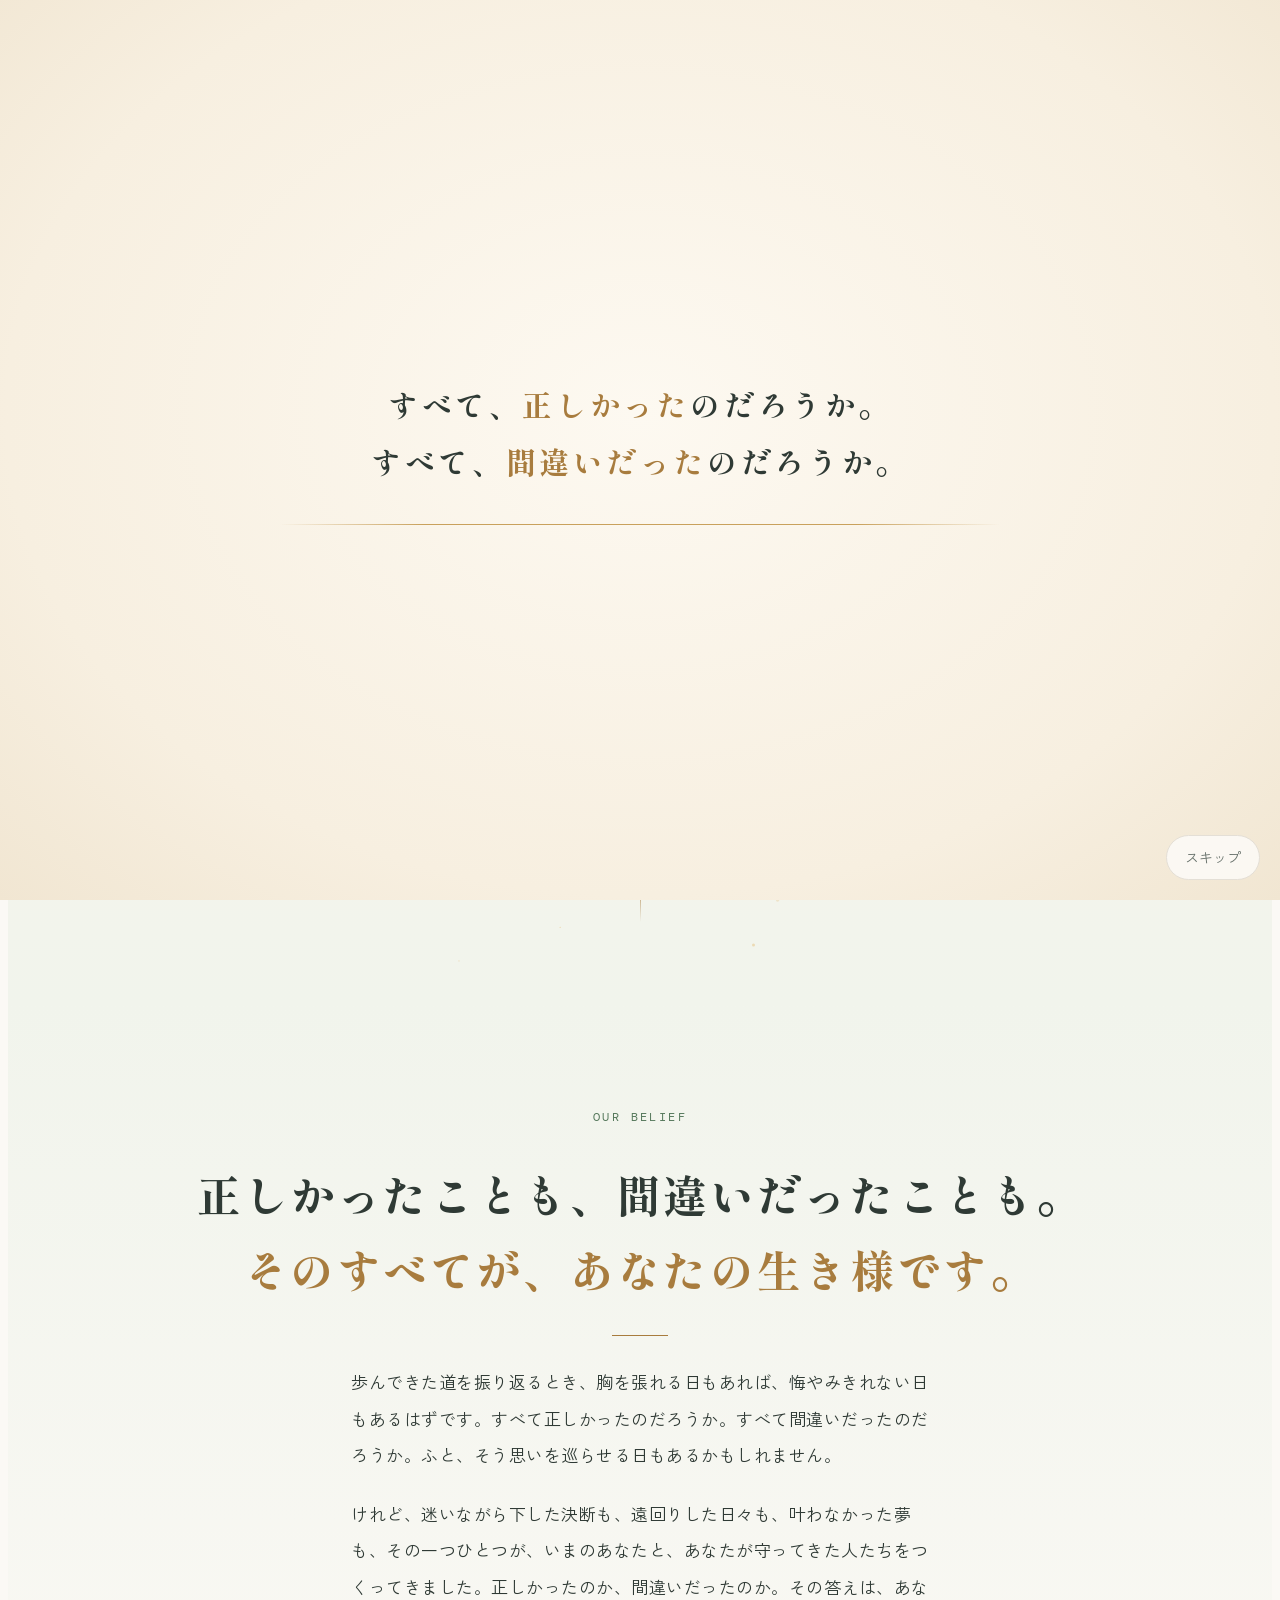
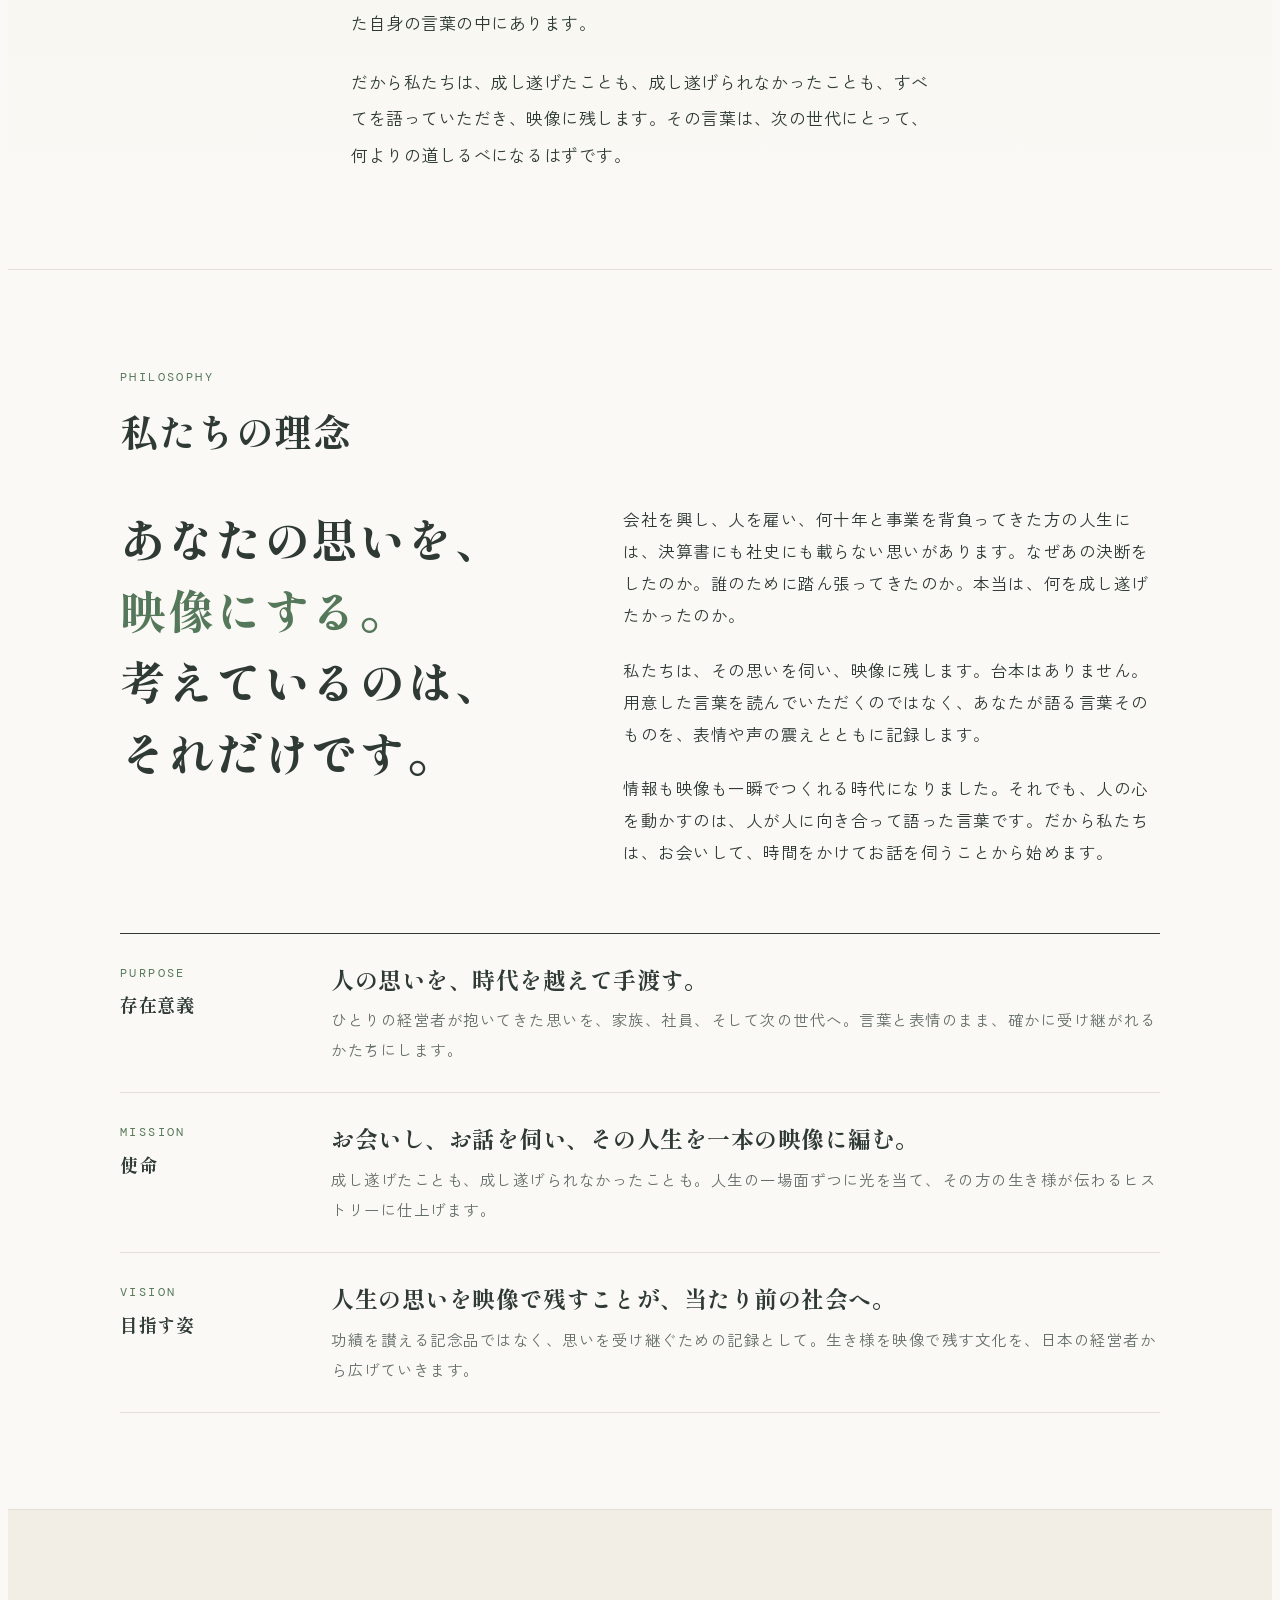
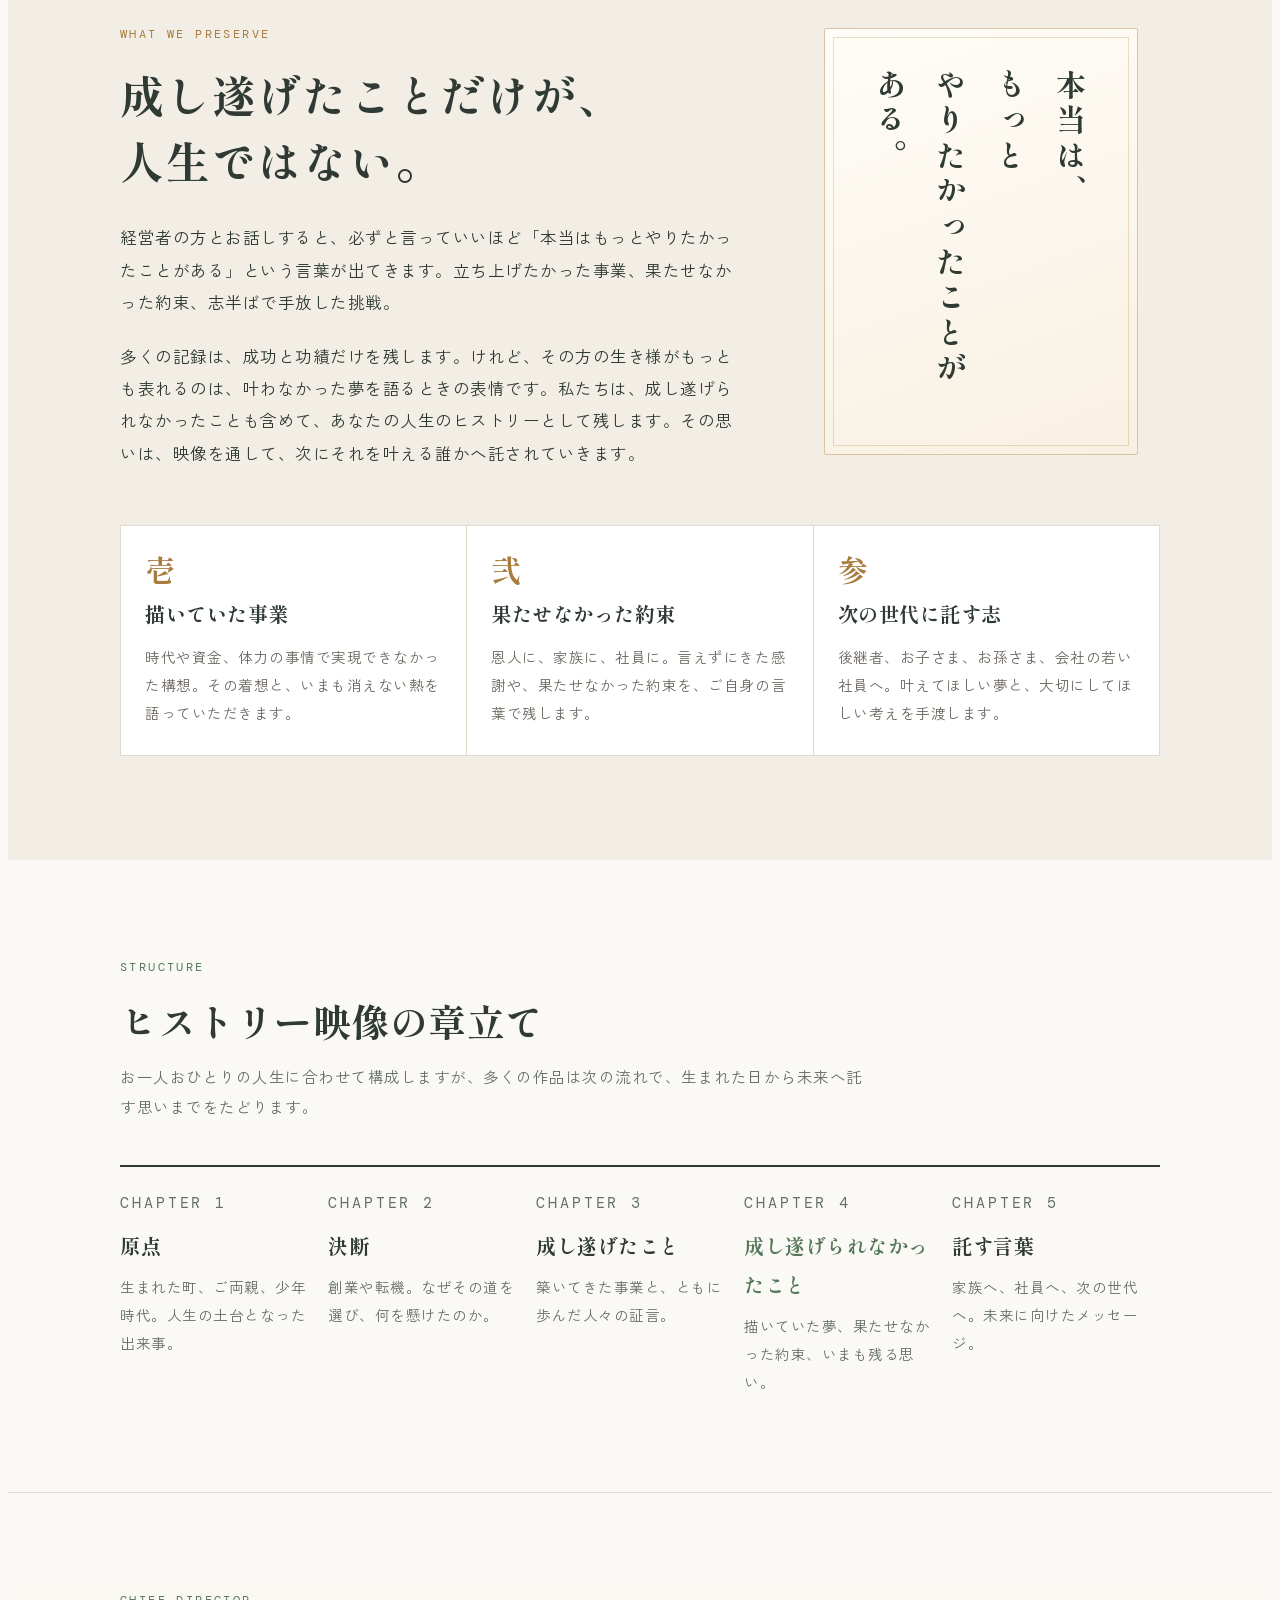
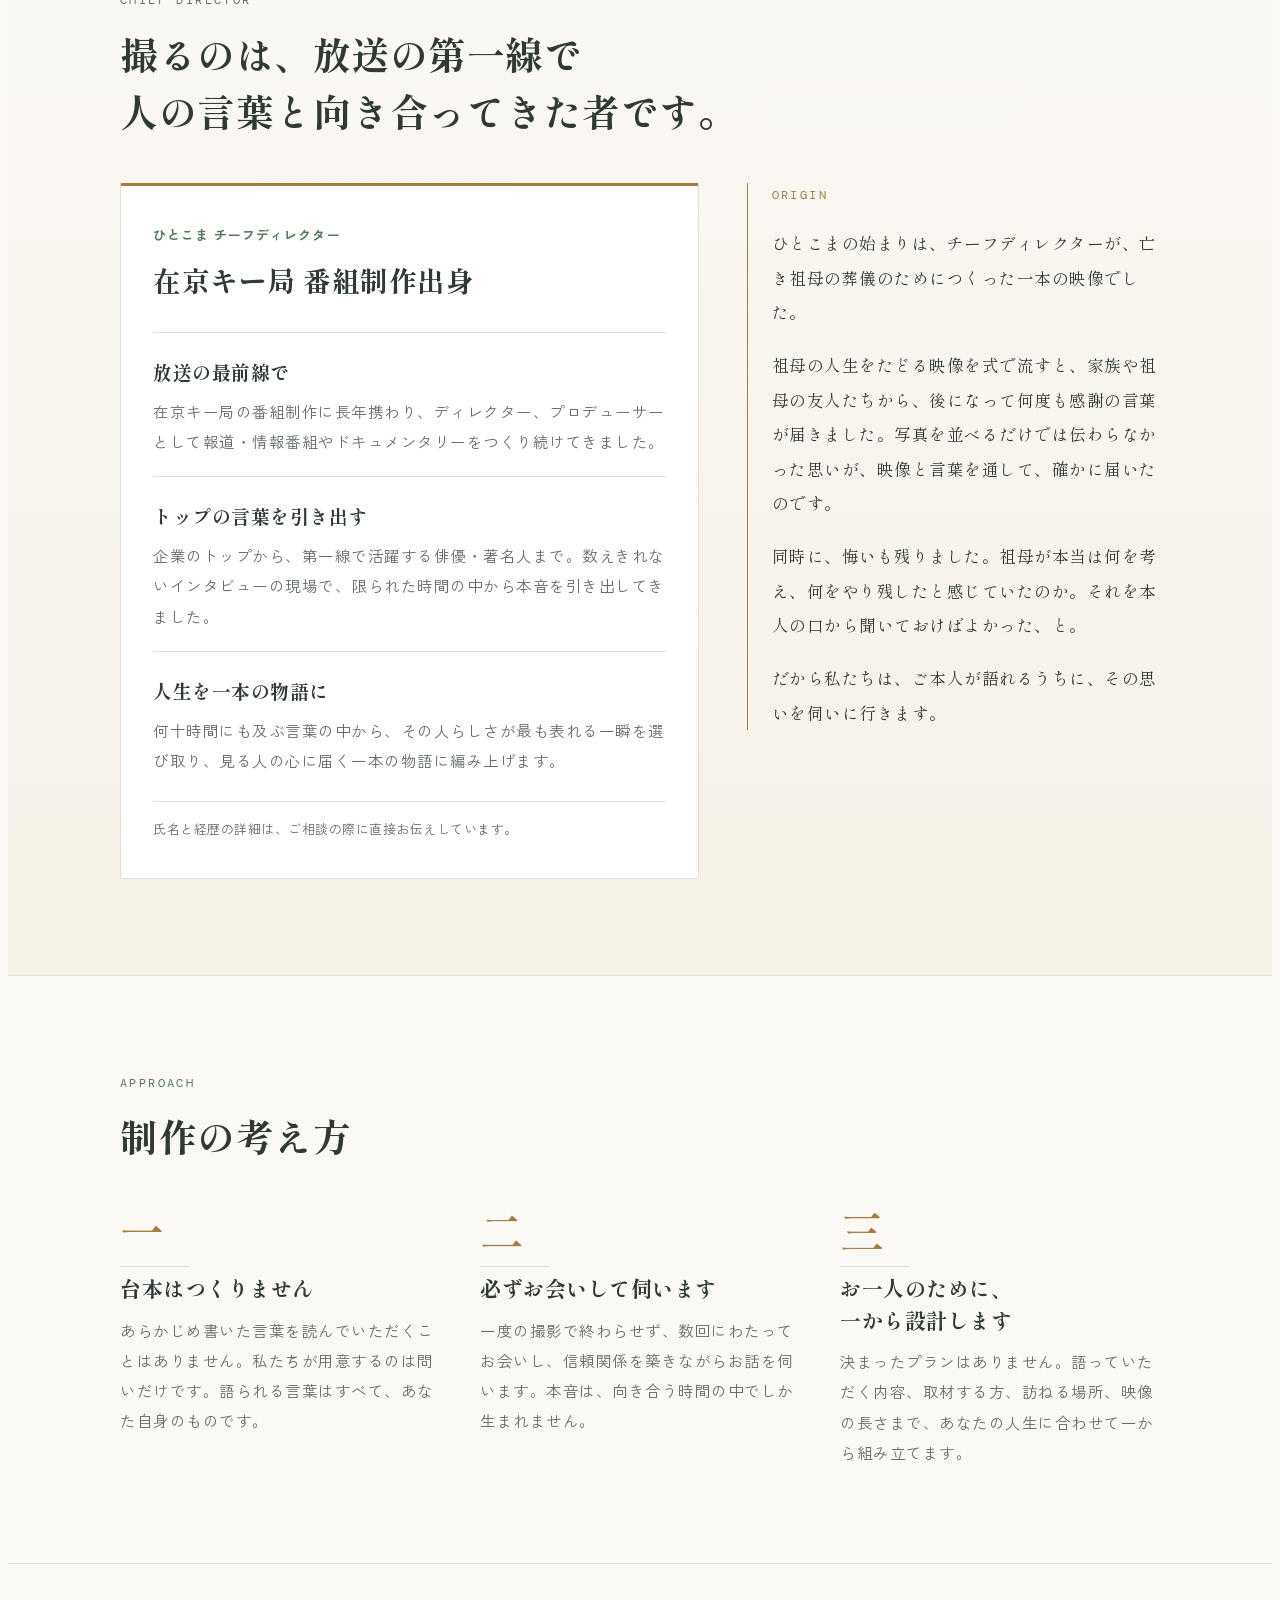
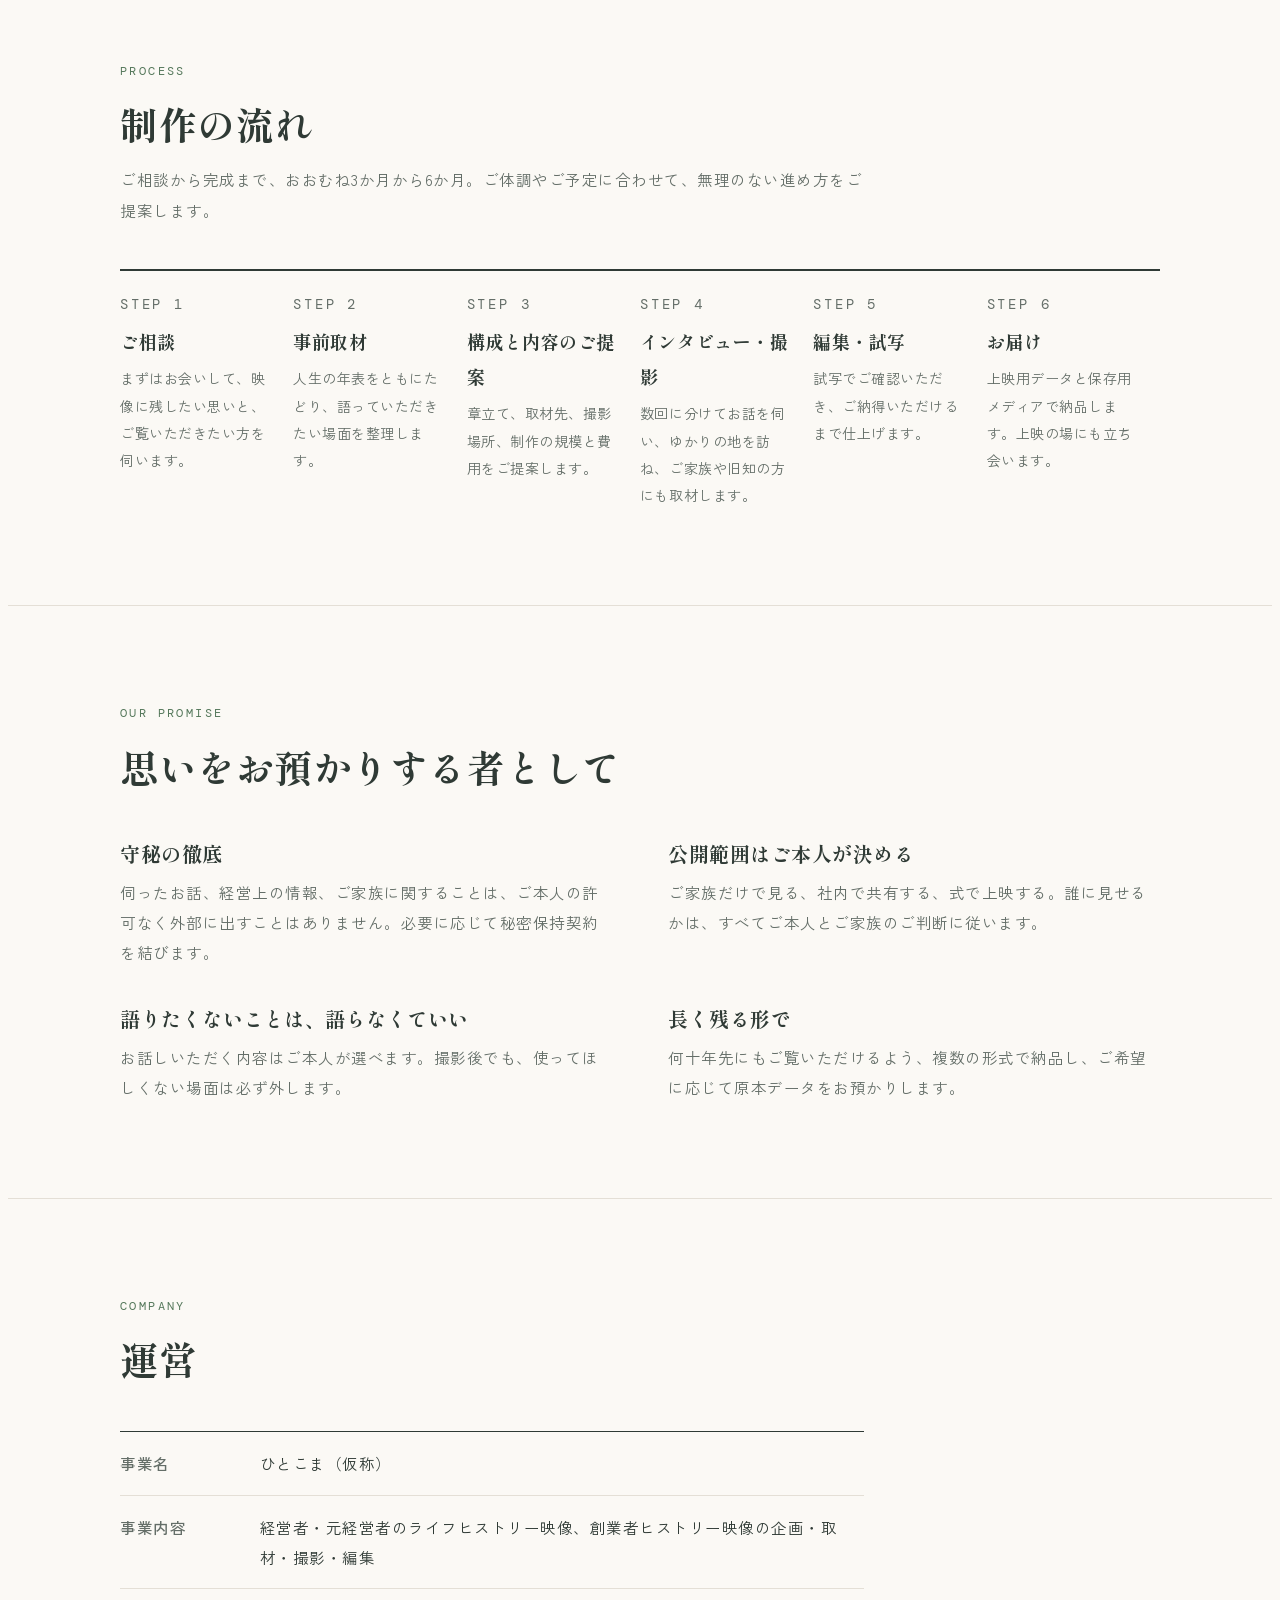
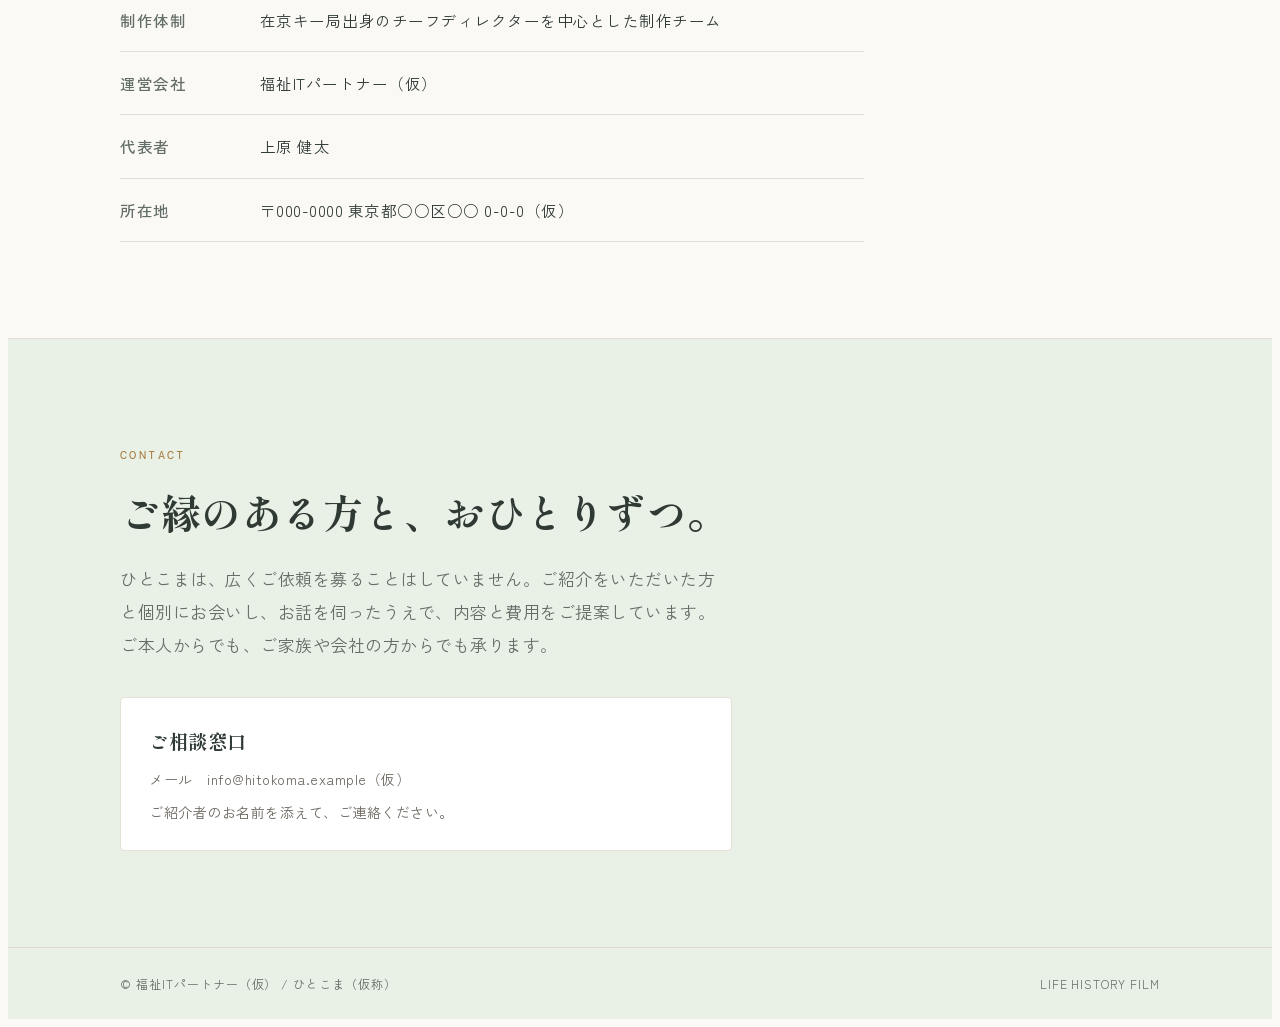
==== commit dd574af9: "確認用ページ：冒頭コピーをつぶやき調に変更 Co-Authored-By: Claude Opus 5.5 <noreply@anthropic.com> Claude-Session: https:" ====
--- a/case-2611-pv14/index.html
+++ b/case-2611-pv14/index.html
@@ -311,7 +311,7 @@
   h.classList.add('wait');o.hidden=false;
   var w=o.querySelector('.words'),l1=w.querySelector('.l1'),l2=w.querySelector('.l2');
   function chars(el,text,hl){var out=[],k=hl?text.indexOf(hl):-1;text.split('').forEach(function(c,i){var s=document.createElement('span');s.textContent=c;if(k>=0&&i>=k&&i<k+hl.length){var e=document.createElement('em');e.appendChild(s);el.appendChild(e);}else el.appendChild(s);out.push(s);});return out;}
-  var a=chars(l1,'すべて正しかったと思っているのか。','正しかった'),b=chars(l2,'すべて間違いだったと思っているのか。','間違いだった');
+  var a=chars(l1,'すべて、正しかったのだろうか。','正しかった'),b=chars(l2,'すべて、間違いだったのだろうか。','間違いだった');
   var T=[],done=false;function at(ms,fn){T.push(setTimeout(fn,ms));}
   function finish(){if(done)return;done=true;T.forEach(clearTimeout);o.classList.add('out');h.classList.remove('wait');setTimeout(function(){o.hidden=true},2300);}
   at(400,function(){o.classList.add('draw')});
@@ -332,7 +332,7 @@
       <p class="big">正しかったことも、間違いだったことも。<br><em>そのすべてが、あなたの生き様です。</em></p>
       <div class="rule" aria-hidden="true"></div>
       <div class="prose">
-        <p>歩んできた道を振り返るとき、胸を張れる日もあれば、悔やみきれない日もあるはずです。すべて正しかったと思う方もいれば、すべて間違いだったと思う方もいるでしょう。</p>
+        <p>歩んできた道を振り返るとき、胸を張れる日もあれば、悔やみきれない日もあるはずです。すべて正しかったのだろうか。すべて間違いだったのだろうか。ふと、そう思いを巡らせる日もあるかもしれません。</p>
         <p>けれど、迷いながら下した決断も、遠回りした日々も、叶わなかった夢も、その一つひとつが、いまのあなたと、あなたが守ってきた人たちをつくってきました。正しかったのか、間違いだったのか。その答えは、あなた自身の言葉の中にあります。</p>
         <p>だから私たちは、成し遂げたことも、成し遂げられなかったことも、すべてを語っていただき、映像に残します。その言葉は、次の世代にとって、何よりの道しるべになるはずです。</p>
       </div>
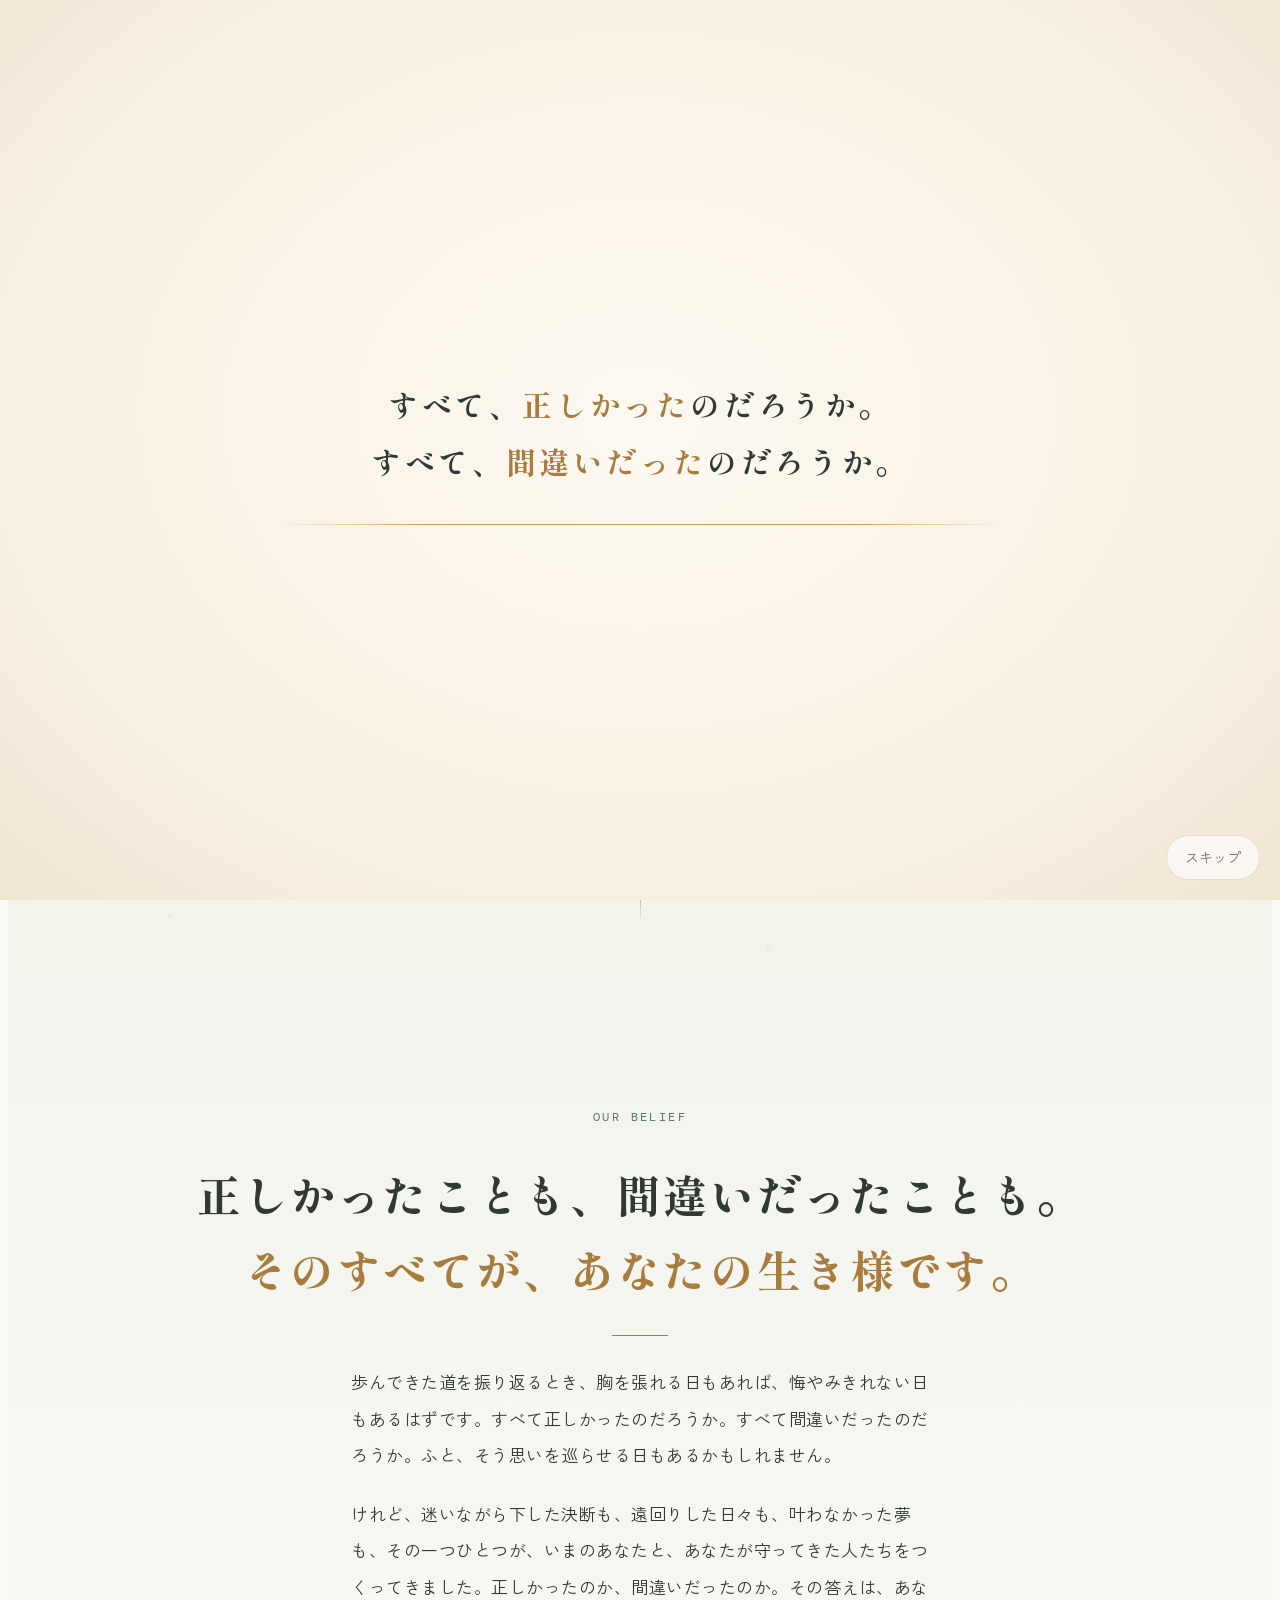
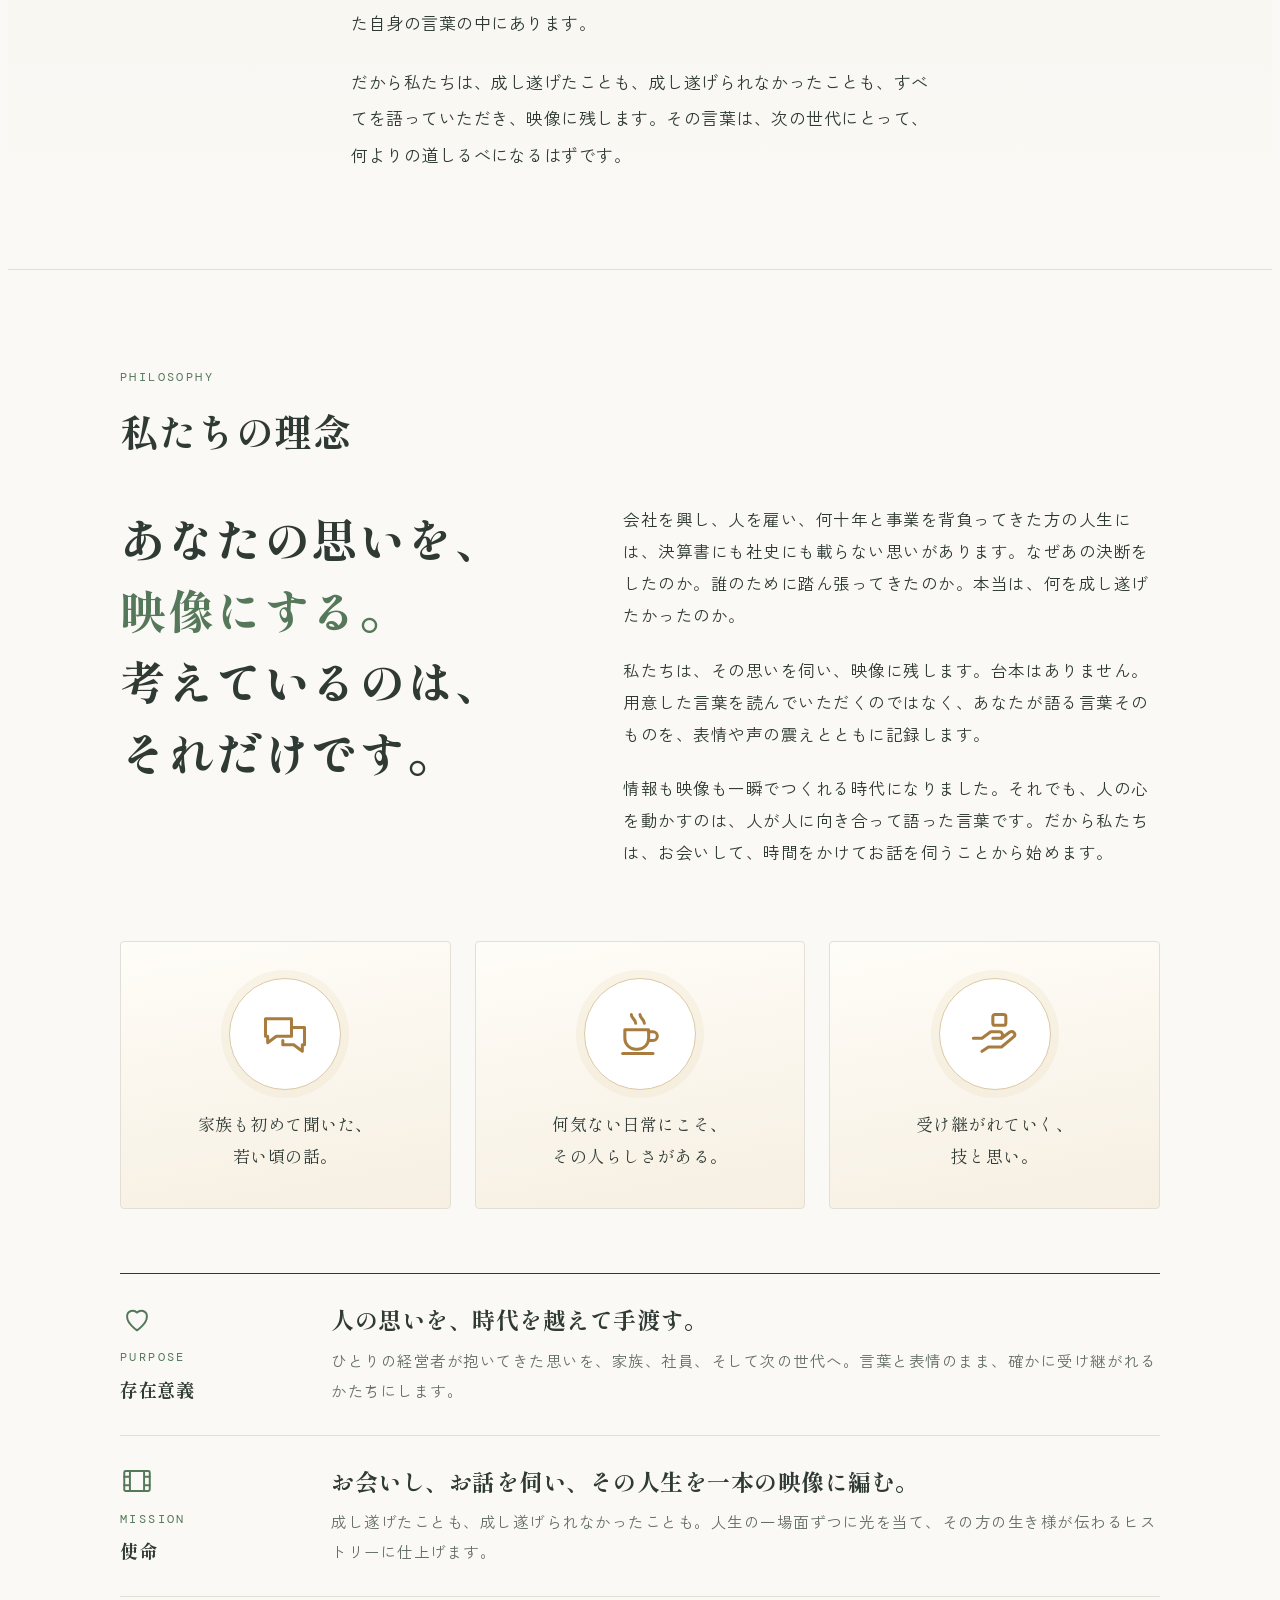
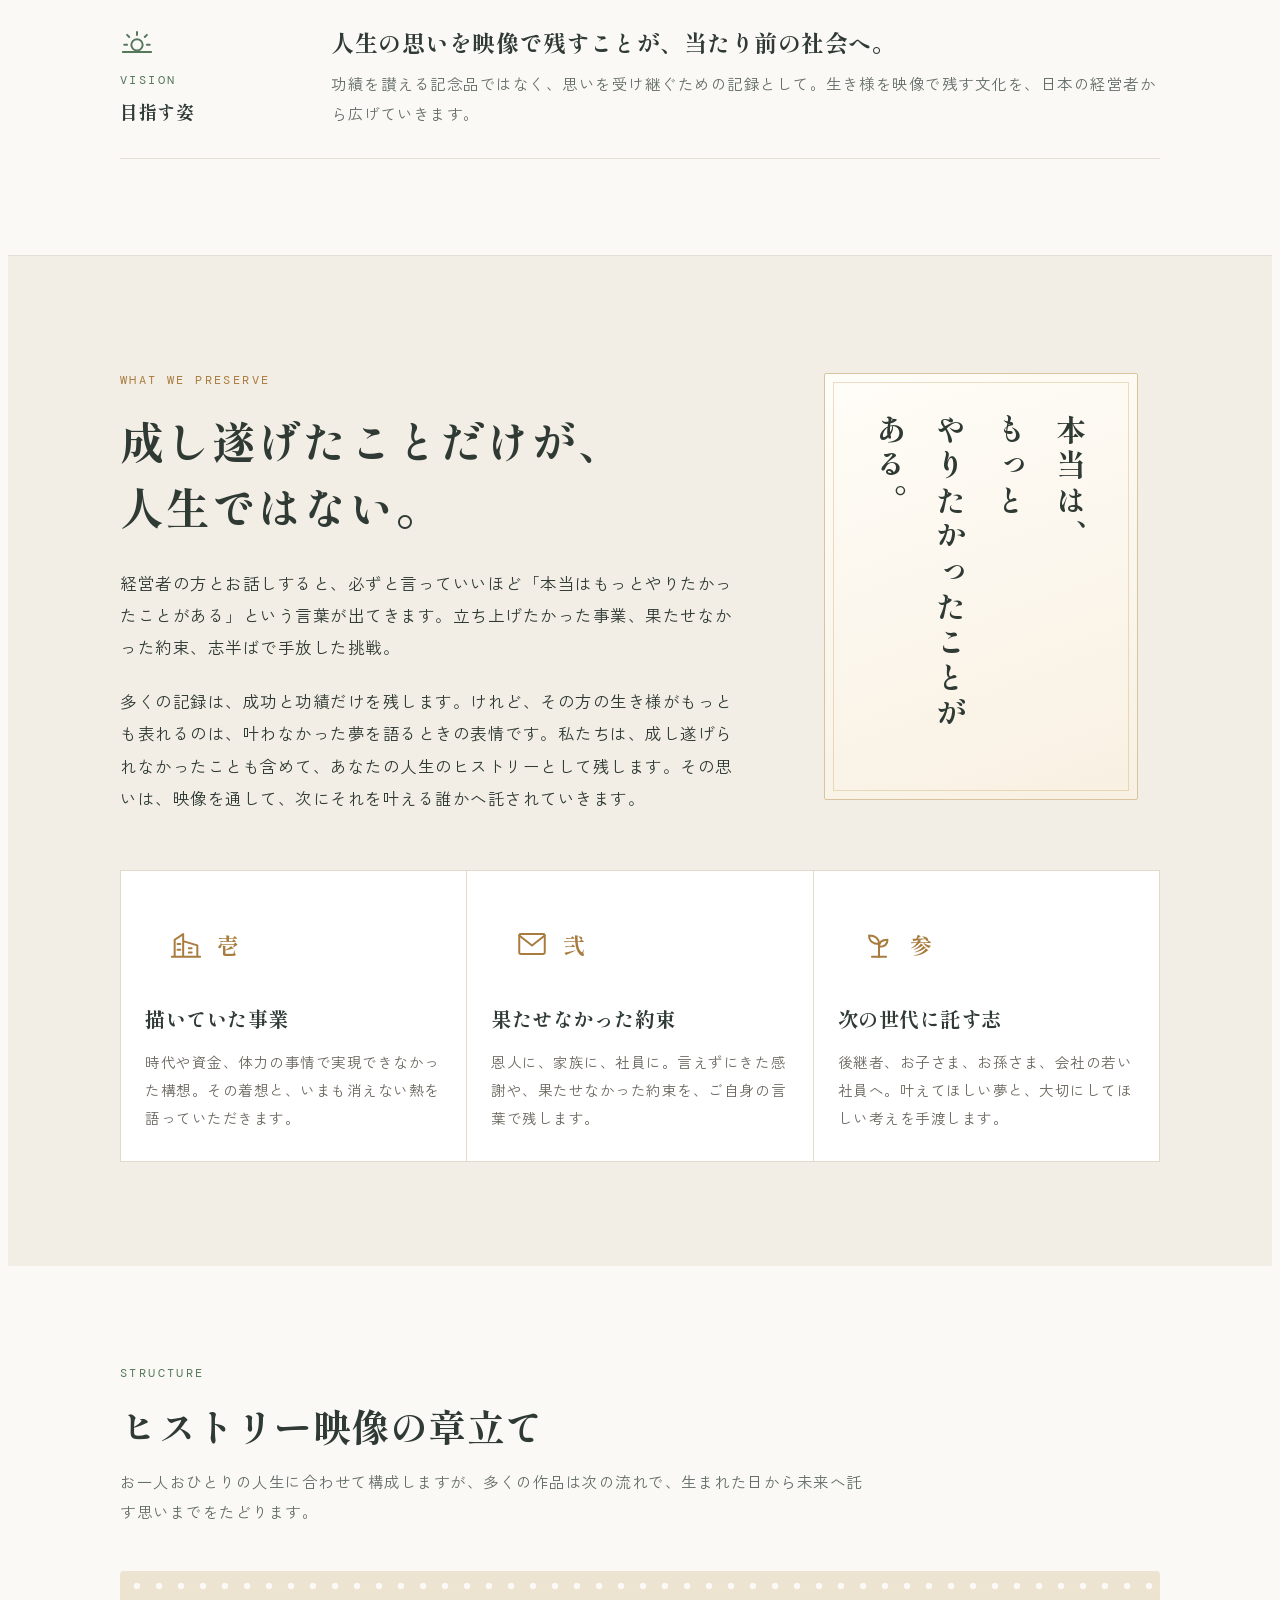
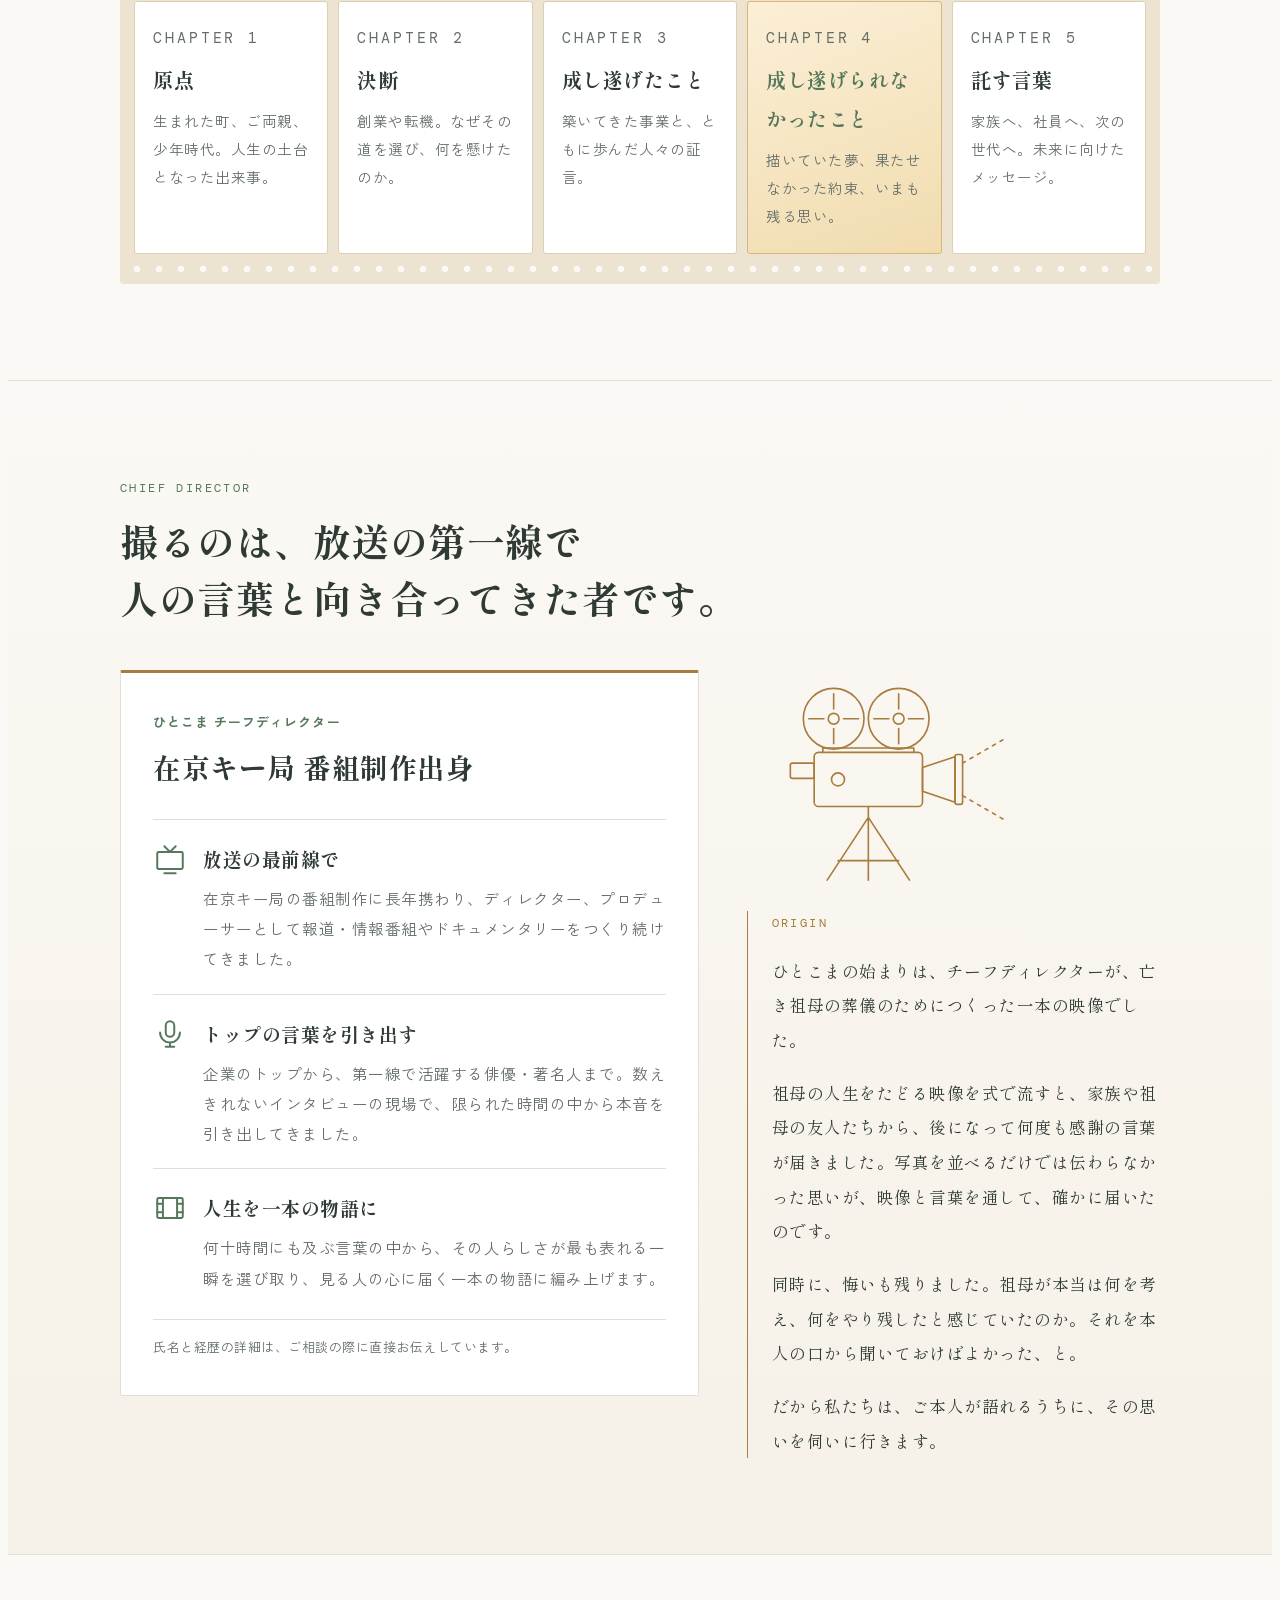
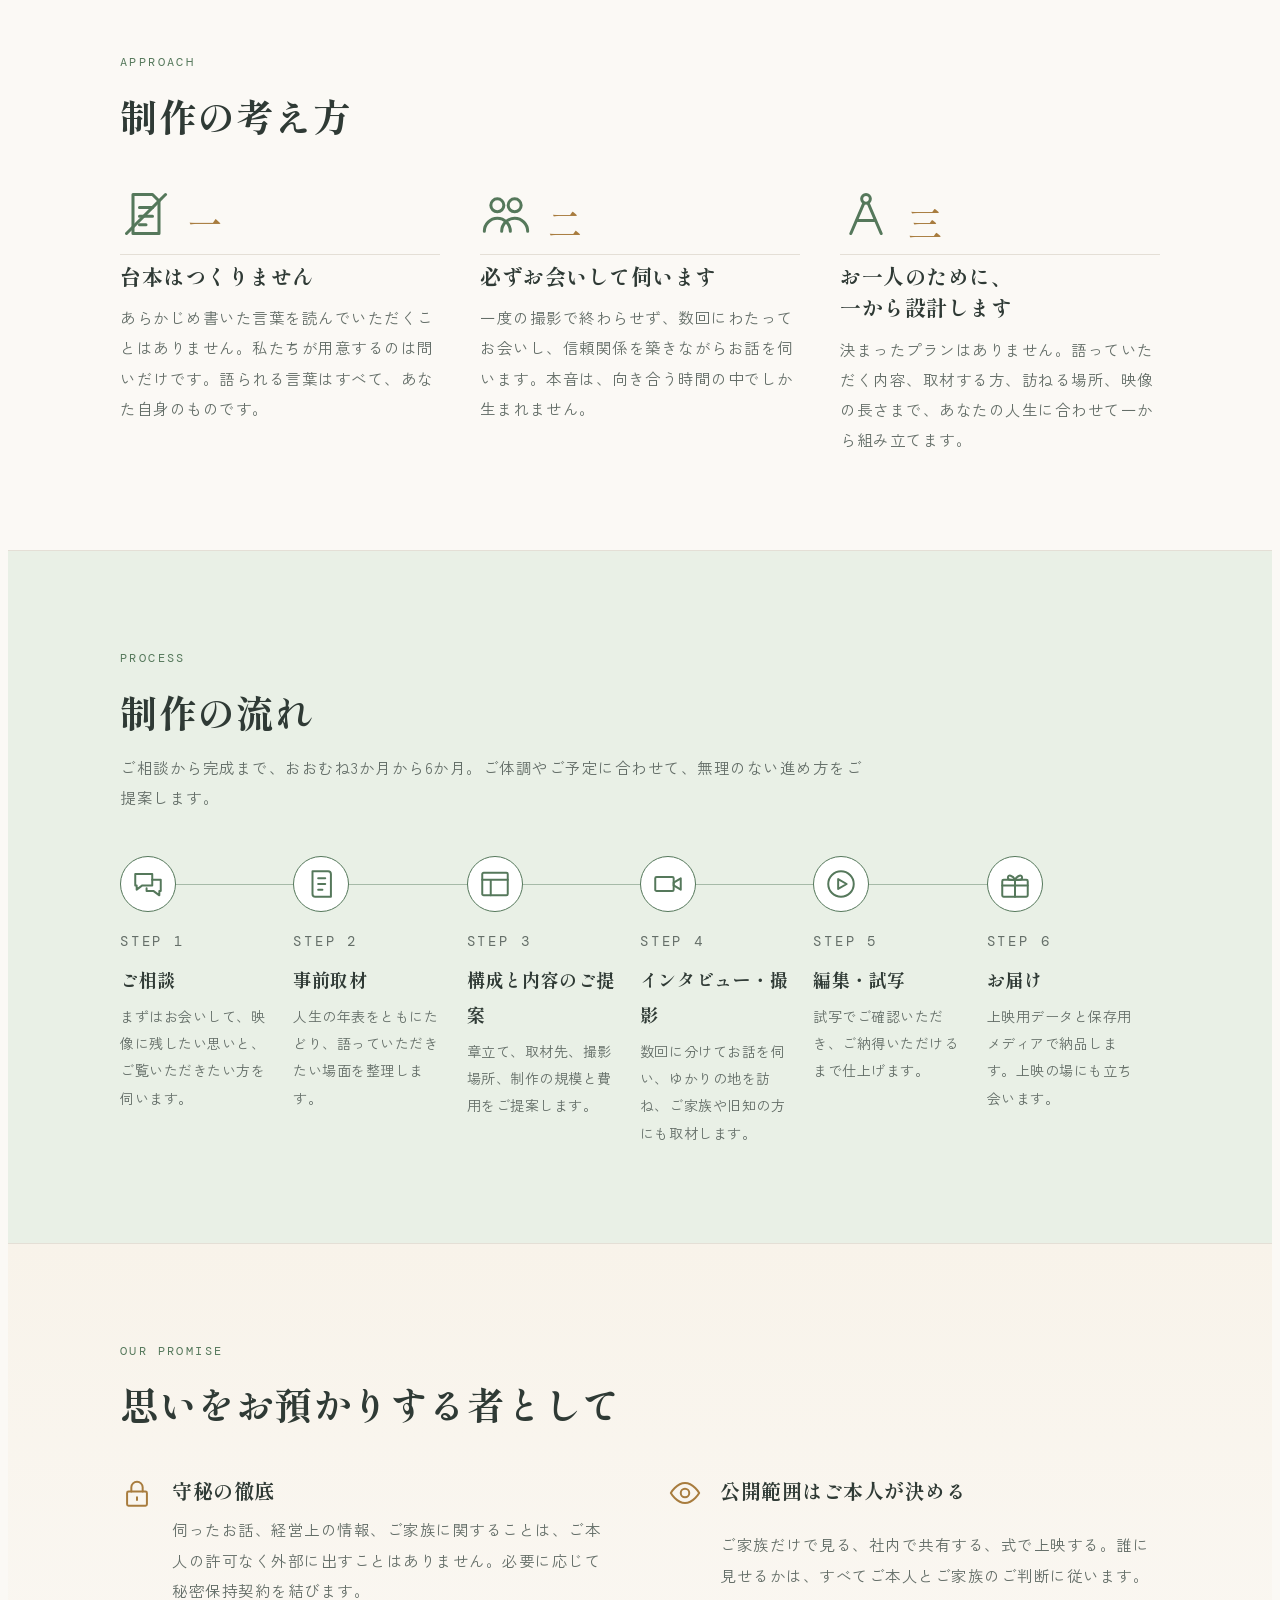
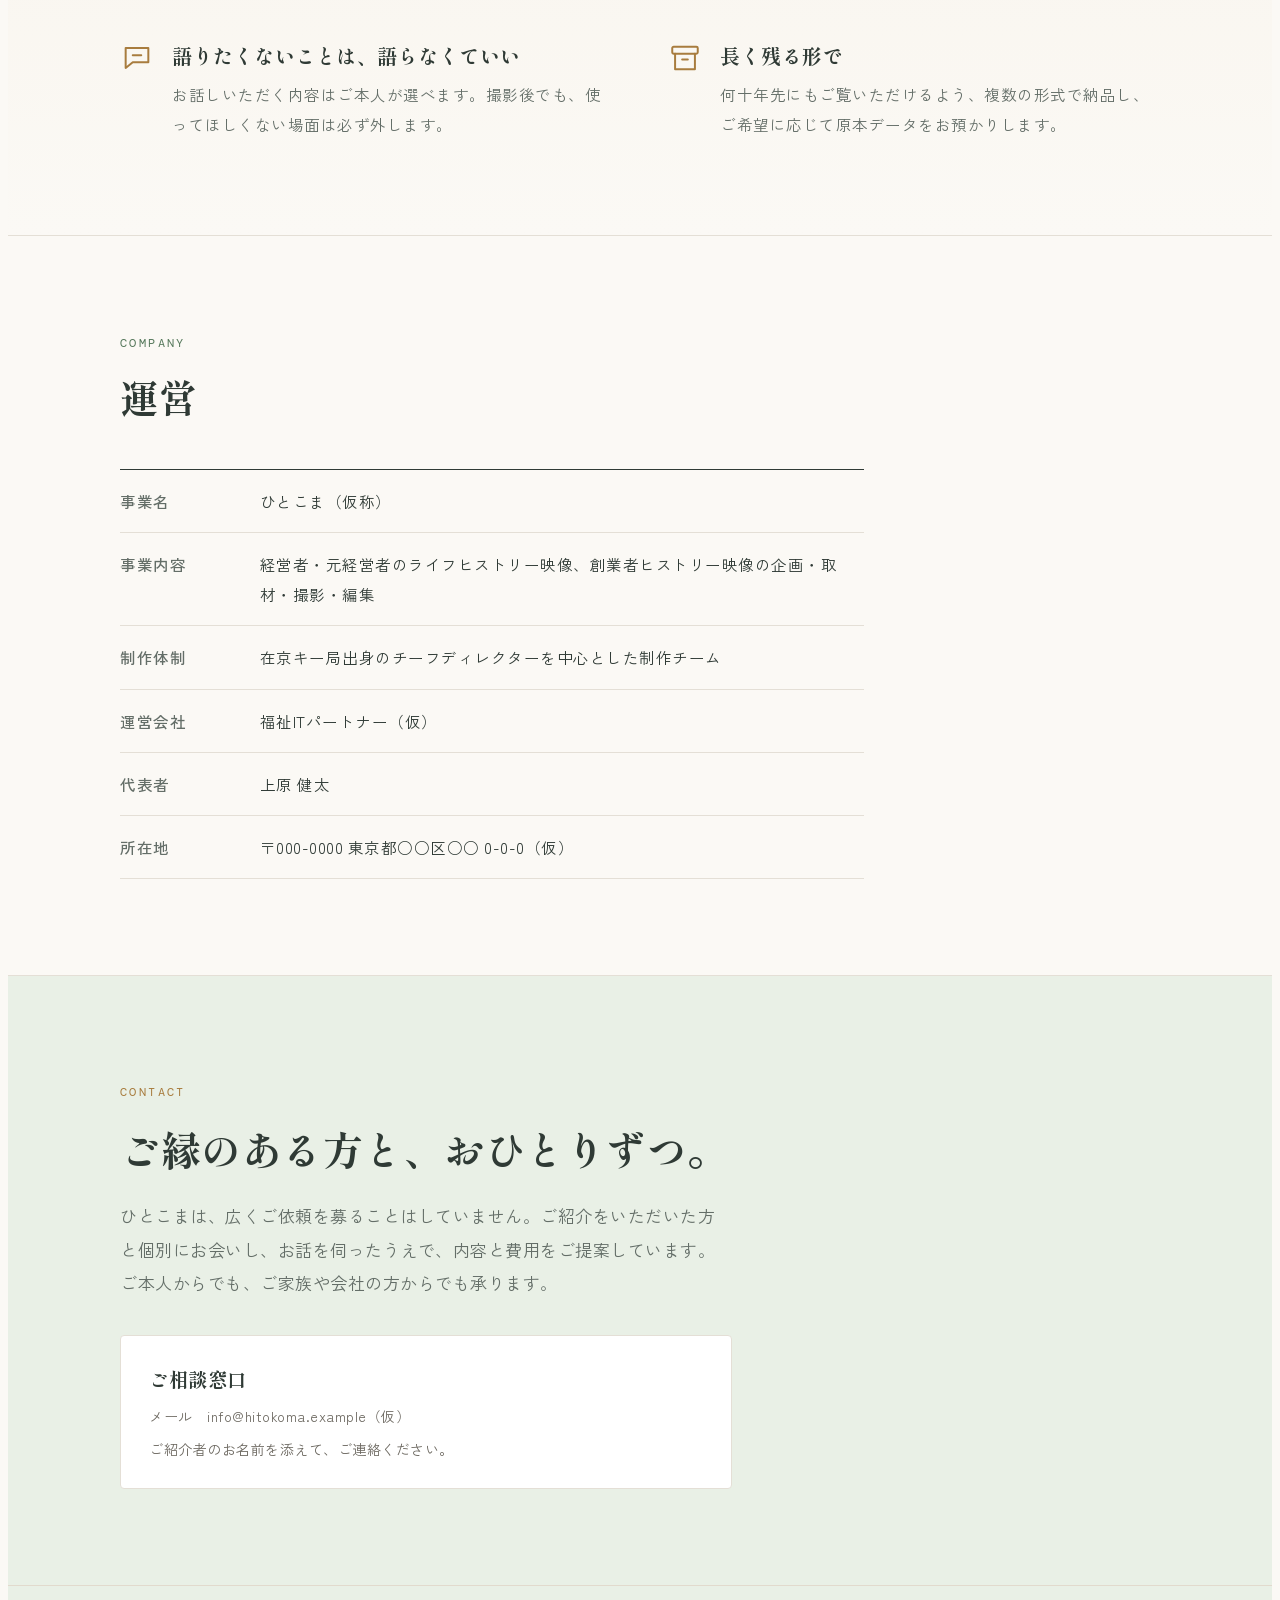
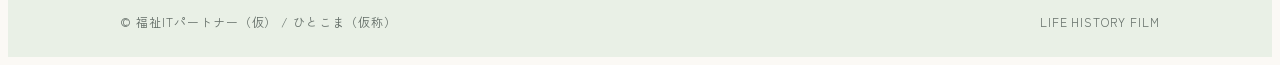
==== commit 33bbab90: "確認用ページ：線画アイコンとフィルム風の装飾を追加 Co-Authored-By: Claude Opus 5.5 <noreply@anthropic.com> Claude-Session: ht" ====
--- a/case-2611-pv14/index.html
+++ b/case-2611-pv14/index.html
@@ -263,11 +263,58 @@
 .origin{margin:0;display:grid;gap:18px;font-family:var(--f-display);font-size:16.5px;line-height:2.1;padding-left:24px;border-left:1px solid var(--gold)}
 .origin .en{color:var(--gold)}
 
+/* 線画アイコンと装飾（写真の代わり） */
+.ic{width:24px;height:24px;flex:none;color:var(--accent)}
+.ic.mid{width:34px;height:34px}
+.ic.big{width:52px;height:52px}
+.vignettes{display:grid;grid-template-columns:repeat(3,minmax(0,1fr));gap:24px;margin-top:72px}
+@media (max-width:720px){.vignettes{grid-template-columns:1fr;gap:20px}}
+.vignettes figure{margin:0;display:grid;justify-items:center;text-align:center;gap:18px;padding:36px 20px;background:linear-gradient(170deg,#FFFDF8,#F6EFE2);border:1px solid var(--line);border-radius:4px}
+.vignettes .disc{width:112px;height:112px;border-radius:50%;display:grid;place-items:center;background:var(--surface);border:1px solid #DCC9A6;box-shadow:0 0 0 8px rgba(201,161,92,.09)}
+.vignettes .disc .ic{color:var(--gold)}
+.vignettes figcaption{font-family:var(--f-display);font-size:17px;line-height:1.9}
+.creed .k .ic{margin-bottom:8px}
+.dreams .dh{display:flex;align-items:center;gap:14px}
+.dreams .dh .ic{color:var(--gold)}
+.dreams .kn{font-size:22px}
+.reel{position:relative;padding:30px 14px;border-radius:4px;background:#EDE3D1;
+  background-image:radial-gradient(circle,#FBF9F5 3px,transparent 3.6px),radial-gradient(circle,#FBF9F5 3px,transparent 3.6px);
+  background-size:22px 12px,22px 12px;background-repeat:repeat-x,repeat-x;background-position:6px 9px,6px calc(100% - 9px)}
+.reel .chapters{border-top:0;gap:10px}
+.reel .chapters li{background:var(--surface);border:1px solid #DCCFB8;border-radius:3px;padding:22px 18px;min-height:190px}
+.reel .chapters li.hl{background:linear-gradient(160deg,#FBEFD6,#F1DCAF);border-color:#D9B57A}
+@media (max-width:900px){
+  .reel{padding:14px 34px;background-size:12px 22px,12px 22px;background-repeat:repeat-y,repeat-y;background-position:10px 6px,calc(100% - 10px) 6px}
+  .reel .chapters li{min-height:0;border-bottom:1px solid #DCCFB8}}
+.career li{grid-template-columns:auto minmax(0,1fr);column-gap:16px;align-items:start}
+.career li .ic{grid-row:span 2;margin-top:2px}
+.origin-col{display:grid;gap:24px}
+.camera-ill{width:min(260px,70%);height:auto;color:var(--gold);justify-self:start}
+.camera-ill .spin{animation:reel 9s linear infinite}
+@keyframes reel{to{transform:rotate(360deg)}}
+@media (prefers-reduced-motion:reduce){.camera-ill .spin{animation:none}}
+.approach .ah{display:flex;align-items:flex-end;gap:16px;padding-bottom:14px;margin-bottom:6px;border-bottom:1px solid var(--line)}
+.approach .ah .num{border:0;padding:0;margin:0;width:auto;font-size:34px}
+.approach .ah .ic{color:var(--accent)}
+.band{background:var(--accent-soft)}
+.flow2{border-top:0;position:relative;gap:0}
+.flow2::before{content:"";position:absolute;left:28px;right:calc(100%/6 - 28px);top:28px;height:1px;background:var(--accent);opacity:.45}
+.flow2 li{padding:0 14px 0 0}
+.flow2 .dot{width:56px;height:56px;border-radius:50%;display:grid;place-items:center;background:var(--surface);border:1px solid var(--accent);position:relative;margin-bottom:10px}
+@media (max-width:900px){
+  .flow2::before{left:28px;right:auto;top:28px;bottom:110px;width:1px;height:auto}
+  .flow2 li{grid-template-columns:56px minmax(0,1fr);column-gap:16px;padding:12px 0;border-bottom:0}
+  .flow2 li .dot{grid-row:span 3;margin:0}}
+.tint{background:linear-gradient(180deg,#F8F3EA,var(--bg))}
+.promises > div{display:grid;grid-template-columns:auto minmax(0,1fr);column-gap:18px}
+.promises > div .ic{grid-row:span 2;color:var(--gold)}
+
 @media (prefers-reduced-motion:reduce){html{scroll-behavior:auto}}
 </style>
 </head>
 <body>
 
+<svg width="0" height="0" style="position:absolute" aria-hidden="true"><defs><symbol id="i-talk" viewBox="0 0 24 24" fill="none" stroke="currentColor" stroke-width="1.4" stroke-linecap="round" stroke-linejoin="round"><path d="M3 5h12v8H8l-4 3v-3H3z"/><path d="M15 9h6v8h-1v3l-4-3h-5v-2"/></symbol><symbol id="i-tea" viewBox="0 0 24 24" fill="none" stroke="currentColor" stroke-width="1.4" stroke-linecap="round" stroke-linejoin="round"><path d="M5 10h11v4a5 5 0 0 1-5 5h-1a5 5 0 0 1-5-5z"/><path d="M16 11h2a2 2 0 0 1 0 4h-2"/><path d="M8 3c0 2 2 2 2 4M12 3c0 2 2 2 2 4"/><path d="M4 21h14"/></symbol><symbol id="i-hands" viewBox="0 0 24 24" fill="none" stroke="currentColor" stroke-width="1.4" stroke-linecap="round" stroke-linejoin="round"><path d="M2 14h4l4-3h4a1.5 1.5 0 0 1 0 3h-3"/><path d="M6 20l3-2h6l6-5a1.5 1.5 0 0 0-2-2l-4 3"/><rect x="11" y="3" width="6" height="5" rx="1"/></symbol><symbol id="i-heart" viewBox="0 0 24 24" fill="none" stroke="currentColor" stroke-width="1.4" stroke-linecap="round" stroke-linejoin="round"><path d="M12 20s-7-4.5-7-10a4 4 0 0 1 7-2.5A4 4 0 0 1 19 10c0 5.5-7 10-7 10z"/></symbol><symbol id="i-film" viewBox="0 0 24 24" fill="none" stroke="currentColor" stroke-width="1.4" stroke-linecap="round" stroke-linejoin="round"><rect x="3" y="5" width="18" height="14" rx="1"/><path d="M7 5v14M17 5v14M3 9h4M3 15h4M17 9h4M17 15h4"/></symbol><symbol id="i-sun" viewBox="0 0 24 24" fill="none" stroke="currentColor" stroke-width="1.4" stroke-linecap="round" stroke-linejoin="round"><circle cx="12" cy="14" r="4"/><path d="M12 5v2M5 14H3M21 14h-2M6.5 8.5 5 7M17.5 8.5 19 7M2 19h20"/></symbol><symbol id="i-build" viewBox="0 0 24 24" fill="none" stroke="currentColor" stroke-width="1.4" stroke-linecap="round" stroke-linejoin="round"><path d="M4 21V9l6-4v16M10 21V10l10 3v8M2 21h20M14 15h2M14 18h2M6 12h2M6 16h2"/></symbol><symbol id="i-letter" viewBox="0 0 24 24" fill="none" stroke="currentColor" stroke-width="1.4" stroke-linecap="round" stroke-linejoin="round"><rect x="3" y="5" width="18" height="14" rx="1"/><path d="M3 6l9 7 9-7"/></symbol><symbol id="i-sprout" viewBox="0 0 24 24" fill="none" stroke="currentColor" stroke-width="1.4" stroke-linecap="round" stroke-linejoin="round"><path d="M12 21v-9"/><path d="M12 12c0-4-3-6-7-6 0 4 3 6 7 6z"/><path d="M12 14c0-3 2-5 6-5 0 3-2 5-6 5z"/><path d="M7 21h10"/></symbol><symbol id="i-tv" viewBox="0 0 24 24" fill="none" stroke="currentColor" stroke-width="1.4" stroke-linecap="round" stroke-linejoin="round"><rect x="3" y="7" width="18" height="12" rx="1"/><path d="M8 3l4 4 4-4M8 22h8"/></symbol><symbol id="i-mic" viewBox="0 0 24 24" fill="none" stroke="currentColor" stroke-width="1.4" stroke-linecap="round" stroke-linejoin="round"><rect x="9" y="3" width="6" height="11" rx="3"/><path d="M5 11a7 7 0 0 0 14 0M12 18v3M9 21h6"/></symbol><symbol id="i-noscript" viewBox="0 0 24 24" fill="none" stroke="currentColor" stroke-width="1.4" stroke-linecap="round" stroke-linejoin="round"><path d="M6 3h9l3 3v15H6z"/><path d="M9 9h6M9 13h6M9 17h3"/><path d="M3 21 21 3"/></symbol><symbol id="i-meet" viewBox="0 0 24 24" fill="none" stroke="currentColor" stroke-width="1.4" stroke-linecap="round" stroke-linejoin="round"><circle cx="8" cy="8" r="3"/><circle cx="16" cy="8" r="3"/><path d="M2 20c0-3.3 2.7-6 6-6s6 2.7 6 6"/><path d="M10 20c0-3.3 2.7-6 6-6s6 2.7 6 6"/></symbol><symbol id="i-compass" viewBox="0 0 24 24" fill="none" stroke="currentColor" stroke-width="1.4" stroke-linecap="round" stroke-linejoin="round"><circle cx="12" cy="5" r="2"/><path d="M11 7 5 21M13 7l6 14M7.5 15h9"/></symbol><symbol id="i-note" viewBox="0 0 24 24" fill="none" stroke="currentColor" stroke-width="1.4" stroke-linecap="round" stroke-linejoin="round"><path d="M6 3h11a2 2 0 0 1 2 2v16H8a2 2 0 0 1-2-2z"/><path d="M10 8h5M10 12h5M10 16h3"/></symbol><symbol id="i-plan" viewBox="0 0 24 24" fill="none" stroke="currentColor" stroke-width="1.4" stroke-linecap="round" stroke-linejoin="round"><rect x="3" y="4" width="18" height="16" rx="1"/><path d="M3 9h18M9 9v11"/></symbol><symbol id="i-camera" viewBox="0 0 24 24" fill="none" stroke="currentColor" stroke-width="1.4" stroke-linecap="round" stroke-linejoin="round"><rect x="3" y="7" width="13" height="10" rx="1"/><path d="M16 11l5-3v8l-5-3z"/></symbol><symbol id="i-play" viewBox="0 0 24 24" fill="none" stroke="currentColor" stroke-width="1.4" stroke-linecap="round" stroke-linejoin="round"><circle cx="12" cy="12" r="9"/><path d="M10 8.5v7l6-3.5z"/></symbol><symbol id="i-gift" viewBox="0 0 24 24" fill="none" stroke="currentColor" stroke-width="1.4" stroke-linecap="round" stroke-linejoin="round"><rect x="3" y="9" width="18" height="12" rx="1"/><path d="M3 13h18M12 9v12"/><path d="M12 9c-1.5-3-5-4-5-1.5S12 9 12 9s5 1 5-1.5S13.5 6 12 9z"/></symbol><symbol id="i-lock" viewBox="0 0 24 24" fill="none" stroke="currentColor" stroke-width="1.4" stroke-linecap="round" stroke-linejoin="round"><rect x="5" y="11" width="14" height="10" rx="1"/><path d="M8 11V8a4 4 0 0 1 8 0v3M12 15v2"/></symbol><symbol id="i-eye" viewBox="0 0 24 24" fill="none" stroke="currentColor" stroke-width="1.4" stroke-linecap="round" stroke-linejoin="round"><path d="M2 12s4-7 10-7 10 7 10 7-4 7-10 7S2 12 2 12z"/><circle cx="12" cy="12" r="3"/></symbol><symbol id="i-quiet" viewBox="0 0 24 24" fill="none" stroke="currentColor" stroke-width="1.4" stroke-linecap="round" stroke-linejoin="round"><path d="M4 5h16v10H9l-5 4z"/><path d="M9 10h6"/></symbol><symbol id="i-archive" viewBox="0 0 24 24" fill="none" stroke="currentColor" stroke-width="1.4" stroke-linecap="round" stroke-linejoin="round"><rect x="3" y="4" width="18" height="5" rx="1"/><path d="M5 9v11h14V9M10 13h4"/></symbol></defs></svg>
 <header class="site-head">
   <div class="wrap">
     <a class="logo" href="#top"><b>ひとこま</b><span>ライフヒストリー映像制作</span></a>
@@ -354,10 +401,16 @@
         </div>
       </div>
 
+      <div class="vignettes">
+        <figure><div class="disc"><svg class="ic big" aria-hidden="true"><use href="#i-talk"/></svg></div><figcaption>家族も初めて聞いた、<br>若い頃の話。</figcaption></figure>
+        <figure><div class="disc"><svg class="ic big" aria-hidden="true"><use href="#i-tea"/></svg></div><figcaption>何気ない日常にこそ、<br>その人らしさがある。</figcaption></figure>
+        <figure><div class="disc"><svg class="ic big" aria-hidden="true"><use href="#i-hands"/></svg></div><figcaption>受け継がれていく、<br>技と思い。</figcaption></figure>
+      </div>
+
       <div class="creed">
-        <div><div class="k"><span class="en">Purpose</span><b>存在意義</b></div><div class="v"><h3>人の思いを、時代を越えて手渡す。</h3><p>ひとりの経営者が抱いてきた思いを、家族、社員、そして次の世代へ。言葉と表情のまま、確かに受け継がれるかたちにします。</p></div></div>
-        <div><div class="k"><span class="en">Mission</span><b>使命</b></div><div class="v"><h3>お会いし、お話を伺い、その人生を一本の映像に編む。</h3><p>成し遂げたことも、成し遂げられなかったことも。人生の一場面ずつに光を当て、その方の生き様が伝わるヒストリーに仕上げます。</p></div></div>
-        <div><div class="k"><span class="en">Vision</span><b>目指す姿</b></div><div class="v"><h3>人生の思いを映像で残すことが、当たり前の社会へ。</h3><p>功績を讃える記念品ではなく、思いを受け継ぐための記録として。生き様を映像で残す文化を、日本の経営者から広げていきます。</p></div></div>
+        <div><div class="k"><svg class="ic mid" aria-hidden="true"><use href="#i-heart"/></svg><span class="en">Purpose</span><b>存在意義</b></div><div class="v"><h3>人の思いを、時代を越えて手渡す。</h3><p>ひとりの経営者が抱いてきた思いを、家族、社員、そして次の世代へ。言葉と表情のまま、確かに受け継がれるかたちにします。</p></div></div>
+        <div><div class="k"><svg class="ic mid" aria-hidden="true"><use href="#i-film"/></svg><span class="en">Mission</span><b>使命</b></div><div class="v"><h3>お会いし、お話を伺い、その人生を一本の映像に編む。</h3><p>成し遂げたことも、成し遂げられなかったことも。人生の一場面ずつに光を当て、その方の生き様が伝わるヒストリーに仕上げます。</p></div></div>
+        <div><div class="k"><svg class="ic mid" aria-hidden="true"><use href="#i-sun"/></svg><span class="en">Vision</span><b>目指す姿</b></div><div class="v"><h3>人生の思いを映像で残すことが、当たり前の社会へ。</h3><p>功績を讃える記念品ではなく、思いを受け継ぐための記録として。生き様を映像で残す文化を、日本の経営者から広げていきます。</p></div></div>
       </div>
     </div>
   </section>
@@ -378,9 +431,9 @@
         </figure>
       </div>
       <div class="dreams">
-        <div><span class="kn" aria-hidden="true">壱</span><b>描いていた事業</b><p>時代や資金、体力の事情で実現できなかった構想。その着想と、いまも消えない熱を語っていただきます。</p></div>
-        <div><span class="kn" aria-hidden="true">弐</span><b>果たせなかった約束</b><p>恩人に、家族に、社員に。言えずにきた感謝や、果たせなかった約束を、ご自身の言葉で残します。</p></div>
-        <div><span class="kn" aria-hidden="true">参</span><b>次の世代に託す志</b><p>後継者、お子さま、お孫さま、会社の若い社員へ。叶えてほしい夢と、大切にしてほしい考えを手渡します。</p></div>
+        <div><div class="dh"><svg class="ic mid" aria-hidden="true"><use href="#i-build"/></svg><span class="kn" aria-hidden="true">壱</span></div><b>描いていた事業</b><p>時代や資金、体力の事情で実現できなかった構想。その着想と、いまも消えない熱を語っていただきます。</p></div>
+        <div><div class="dh"><svg class="ic mid" aria-hidden="true"><use href="#i-letter"/></svg><span class="kn" aria-hidden="true">弐</span></div><b>果たせなかった約束</b><p>恩人に、家族に、社員に。言えずにきた感謝や、果たせなかった約束を、ご自身の言葉で残します。</p></div>
+        <div><div class="dh"><svg class="ic mid" aria-hidden="true"><use href="#i-sprout"/></svg><span class="kn" aria-hidden="true">参</span></div><b>次の世代に託す志</b><p>後継者、お子さま、お孫さま、会社の若い社員へ。叶えてほしい夢と、大切にしてほしい考えを手渡します。</p></div>
       </div>
     </div>
   </section>
@@ -392,13 +445,13 @@
         <h2>ヒストリー映像の章立て</h2>
         <p class="def">お一人おひとりの人生に合わせて構成しますが、多くの作品は次の流れで、生まれた日から未来へ託す思いまでをたどります。</p>
       </div>
-      <ol class="chapters">
+      <div class="reel"><ol class="chapters">
         <li><span class="en">Chapter 1</span><b>原点</b><span>生まれた町、ご両親、少年時代。人生の土台となった出来事。</span></li>
         <li><span class="en">Chapter 2</span><b>決断</b><span>創業や転機。なぜその道を選び、何を懸けたのか。</span></li>
         <li><span class="en">Chapter 3</span><b>成し遂げたこと</b><span>築いてきた事業と、ともに歩んだ人々の証言。</span></li>
         <li class="hl"><span class="en">Chapter 4</span><b>成し遂げられなかったこと</b><span>描いていた夢、果たせなかった約束、いまも残る思い。</span></li>
         <li><span class="en">Chapter 5</span><b>託す言葉</b><span>家族へ、社員へ、次の世代へ。未来に向けたメッセージ。</span></li>
-      </ol>
+      </ol></div>
     </div>
   </section>
 
@@ -413,19 +466,30 @@
           <p class="role">ひとこま チーフディレクター</p>
           <p class="title">在京キー局 番組制作出身</p>
           <ul class="career">
-            <li><b>放送の最前線で</b><span>在京キー局の番組制作に長年携わり、ディレクター、プロデューサーとして報道・情報番組やドキュメンタリーをつくり続けてきました。</span></li>
-            <li><b>トップの言葉を引き出す</b><span>企業のトップから、第一線で活躍する俳優・著名人まで。数えきれないインタビューの現場で、限られた時間の中から本音を引き出してきました。</span></li>
-            <li><b>人生を一本の物語に</b><span>何十時間にも及ぶ言葉の中から、その人らしさが最も表れる一瞬を選び取り、見る人の心に届く一本の物語に編み上げます。</span></li>
+            <li><svg class="ic mid" aria-hidden="true"><use href="#i-tv"/></svg><b>放送の最前線で</b><span>在京キー局の番組制作に長年携わり、ディレクター、プロデューサーとして報道・情報番組やドキュメンタリーをつくり続けてきました。</span></li>
+            <li><svg class="ic mid" aria-hidden="true"><use href="#i-mic"/></svg><b>トップの言葉を引き出す</b><span>企業のトップから、第一線で活躍する俳優・著名人まで。数えきれないインタビューの現場で、限られた時間の中から本音を引き出してきました。</span></li>
+            <li><svg class="ic mid" aria-hidden="true"><use href="#i-film"/></svg><b>人生を一本の物語に</b><span>何十時間にも及ぶ言葉の中から、その人らしさが最も表れる一瞬を選び取り、見る人の心に届く一本の物語に編み上げます。</span></li>
           </ul>
           <p class="fine">氏名と経歴の詳細は、ご相談の際に直接お伝えしています。</p>
         </div>
-        <blockquote class="origin">
+        <div class="origin-col">
+          <svg class="camera-ill" viewBox="0 0 240 200" fill="none" stroke="currentColor" stroke-width="1.5" stroke-linecap="round" stroke-linejoin="round" aria-hidden="true">
+            <g class="spin" style="transform-origin:80px 45px"><circle cx="80" cy="45" r="28"/><circle cx="80" cy="45" r="5"/><path d="M80 22v14M80 54v14M57 45h14M89 45h14"/></g>
+            <g class="spin" style="transform-origin:140px 45px"><circle cx="140" cy="45" r="28"/><circle cx="140" cy="45" r="5"/><path d="M140 22v14M140 54v14M117 45h14M149 45h14"/></g>
+            <rect x="62" y="76" width="100" height="50" rx="4"/><path d="M70 76v-4h84v4"/>
+            <path d="M162 90l30-10v42l-30-10z"/><rect x="192" y="78" width="7" height="46" rx="2"/>
+            <rect x="40" y="86" width="22" height="14" rx="2"/><circle cx="84" cy="101" r="6"/>
+            <path d="M112 126v10M112 136l-38 58M112 136l38 58M112 136v58M84 176h56"/>
+            <path class="beam" d="M199 86l38-22M199 116l38 22" stroke-dasharray="3 5"/>
+          </svg>
+          <blockquote class="origin">
           <span class="en">Origin</span>
           <p>ひとこまの始まりは、チーフディレクターが、亡き祖母の葬儀のためにつくった一本の映像でした。</p>
           <p>祖母の人生をたどる映像を式で流すと、家族や祖母の友人たちから、後になって何度も感謝の言葉が届きました。写真を並べるだけでは伝わらなかった思いが、映像と言葉を通して、確かに届いたのです。</p>
           <p>同時に、悔いも残りました。祖母が本当は何を考え、何をやり残したと感じていたのか。それを本人の口から聞いておけばよかった、と。</p>
           <p>だから私たちは、ご本人が語れるうちに、その思いを伺いに行きます。</p>
         </blockquote>
+          </div>
       </div>
     </div>
   </section>
@@ -437,42 +501,42 @@
         <h2>制作の考え方</h2>
       </div>
       <div class="approach">
-        <div><span class="num" aria-hidden="true">一</span><h3>台本はつくりません</h3><p>あらかじめ書いた言葉を読んでいただくことはありません。私たちが用意するのは問いだけです。語られる言葉はすべて、あなた自身のものです。</p></div>
-        <div><span class="num" aria-hidden="true">二</span><h3>必ずお会いして伺います</h3><p>一度の撮影で終わらせず、数回にわたってお会いし、信頼関係を築きながらお話を伺います。本音は、向き合う時間の中でしか生まれません。</p></div>
-        <div><span class="num" aria-hidden="true">三</span><h3>お一人のために、一から設計します</h3><p>決まったプランはありません。語っていただく内容、取材する方、訪ねる場所、映像の長さまで、あなたの人生に合わせて一から組み立てます。</p></div>
-      </div>
-    </div>
-  </section>
-
-  <section class="sec" id="flow">
+        <div><div class="ah"><svg class="ic big" aria-hidden="true"><use href="#i-noscript"/></svg><span class="num" aria-hidden="true">一</span></div><h3>台本はつくりません</h3><p>あらかじめ書いた言葉を読んでいただくことはありません。私たちが用意するのは問いだけです。語られる言葉はすべて、あなた自身のものです。</p></div>
+        <div><div class="ah"><svg class="ic big" aria-hidden="true"><use href="#i-meet"/></svg><span class="num" aria-hidden="true">二</span></div><h3>必ずお会いして伺います</h3><p>一度の撮影で終わらせず、数回にわたってお会いし、信頼関係を築きながらお話を伺います。本音は、向き合う時間の中でしか生まれません。</p></div>
+        <div><div class="ah"><svg class="ic big" aria-hidden="true"><use href="#i-compass"/></svg><span class="num" aria-hidden="true">三</span></div><h3>お一人のために、一から設計します</h3><p>決まったプランはありません。語っていただく内容、取材する方、訪ねる場所、映像の長さまで、あなたの人生に合わせて一から組み立てます。</p></div>
+      </div>
+    </div>
+  </section>
+
+  <section class="sec band" id="flow">
     <div class="wrap">
       <div class="sec-head">
         <span class="en">Process</span>
         <h2>制作の流れ</h2>
         <p class="def">ご相談から完成まで、おおむね3か月から6か月。ご体調やご予定に合わせて、無理のない進め方をご提案します。</p>
       </div>
-      <ol class="flow">
-        <li><span class="en">Step 1</span><b>ご相談</b><span>まずはお会いして、映像に残したい思いと、ご覧いただきたい方を伺います。</span></li>
-        <li><span class="en">Step 2</span><b>事前取材</b><span>人生の年表をともにたどり、語っていただきたい場面を整理します。</span></li>
-        <li><span class="en">Step 3</span><b>構成と内容のご提案</b><span>章立て、取材先、撮影場所、制作の規模と費用をご提案します。</span></li>
-        <li><span class="en">Step 4</span><b>インタビュー・撮影</b><span>数回に分けてお話を伺い、ゆかりの地を訪ね、ご家族や旧知の方にも取材します。</span></li>
-        <li><span class="en">Step 5</span><b>編集・試写</b><span>試写でご確認いただき、ご納得いただけるまで仕上げます。</span></li>
-        <li><span class="en">Step 6</span><b>お届け</b><span>上映用データと保存用メディアで納品します。上映の場にも立ち会います。</span></li>
+      <ol class="flow flow2">
+        <li><span class="dot"><svg class="ic mid" aria-hidden="true"><use href="#i-talk"/></svg></span><span class="en">Step 1</span><b>ご相談</b><span>まずはお会いして、映像に残したい思いと、ご覧いただきたい方を伺います。</span></li>
+        <li><span class="dot"><svg class="ic mid" aria-hidden="true"><use href="#i-note"/></svg></span><span class="en">Step 2</span><b>事前取材</b><span>人生の年表をともにたどり、語っていただきたい場面を整理します。</span></li>
+        <li><span class="dot"><svg class="ic mid" aria-hidden="true"><use href="#i-plan"/></svg></span><span class="en">Step 3</span><b>構成と内容のご提案</b><span>章立て、取材先、撮影場所、制作の規模と費用をご提案します。</span></li>
+        <li><span class="dot"><svg class="ic mid" aria-hidden="true"><use href="#i-camera"/></svg></span><span class="en">Step 4</span><b>インタビュー・撮影</b><span>数回に分けてお話を伺い、ゆかりの地を訪ね、ご家族や旧知の方にも取材します。</span></li>
+        <li><span class="dot"><svg class="ic mid" aria-hidden="true"><use href="#i-play"/></svg></span><span class="en">Step 5</span><b>編集・試写</b><span>試写でご確認いただき、ご納得いただけるまで仕上げます。</span></li>
+        <li><span class="dot"><svg class="ic mid" aria-hidden="true"><use href="#i-gift"/></svg></span><span class="en">Step 6</span><b>お届け</b><span>上映用データと保存用メディアで納品します。上映の場にも立ち会います。</span></li>
       </ol>
     </div>
   </section>
 
-  <section class="sec" id="promise">
+  <section class="sec tint" id="promise">
     <div class="wrap">
       <div class="sec-head">
         <span class="en">Our promise</span>
         <h2>思いをお預かりする者として</h2>
       </div>
       <div class="promises">
-        <div><h3>守秘の徹底</h3><p>伺ったお話、経営上の情報、ご家族に関することは、ご本人の許可なく外部に出すことはありません。必要に応じて秘密保持契約を結びます。</p></div>
-        <div><h3>公開範囲はご本人が決める</h3><p>ご家族だけで見る、社内で共有する、式で上映する。誰に見せるかは、すべてご本人とご家族のご判断に従います。</p></div>
-        <div><h3>語りたくないことは、語らなくていい</h3><p>お話しいただく内容はご本人が選べます。撮影後でも、使ってほしくない場面は必ず外します。</p></div>
-        <div><h3>長く残る形で</h3><p>何十年先にもご覧いただけるよう、複数の形式で納品し、ご希望に応じて原本データをお預かりします。</p></div>
+        <div><svg class="ic mid" aria-hidden="true"><use href="#i-lock"/></svg><h3>守秘の徹底</h3><p>伺ったお話、経営上の情報、ご家族に関することは、ご本人の許可なく外部に出すことはありません。必要に応じて秘密保持契約を結びます。</p></div>
+        <div><svg class="ic mid" aria-hidden="true"><use href="#i-eye"/></svg><h3>公開範囲はご本人が決める</h3><p>ご家族だけで見る、社内で共有する、式で上映する。誰に見せるかは、すべてご本人とご家族のご判断に従います。</p></div>
+        <div><svg class="ic mid" aria-hidden="true"><use href="#i-quiet"/></svg><h3>語りたくないことは、語らなくていい</h3><p>お話しいただく内容はご本人が選べます。撮影後でも、使ってほしくない場面は必ず外します。</p></div>
+        <div><svg class="ic mid" aria-hidden="true"><use href="#i-archive"/></svg><h3>長く残る形で</h3><p>何十年先にもご覧いただけるよう、複数の形式で納品し、ご希望に応じて原本データをお預かりします。</p></div>
       </div>
     </div>
   </section>
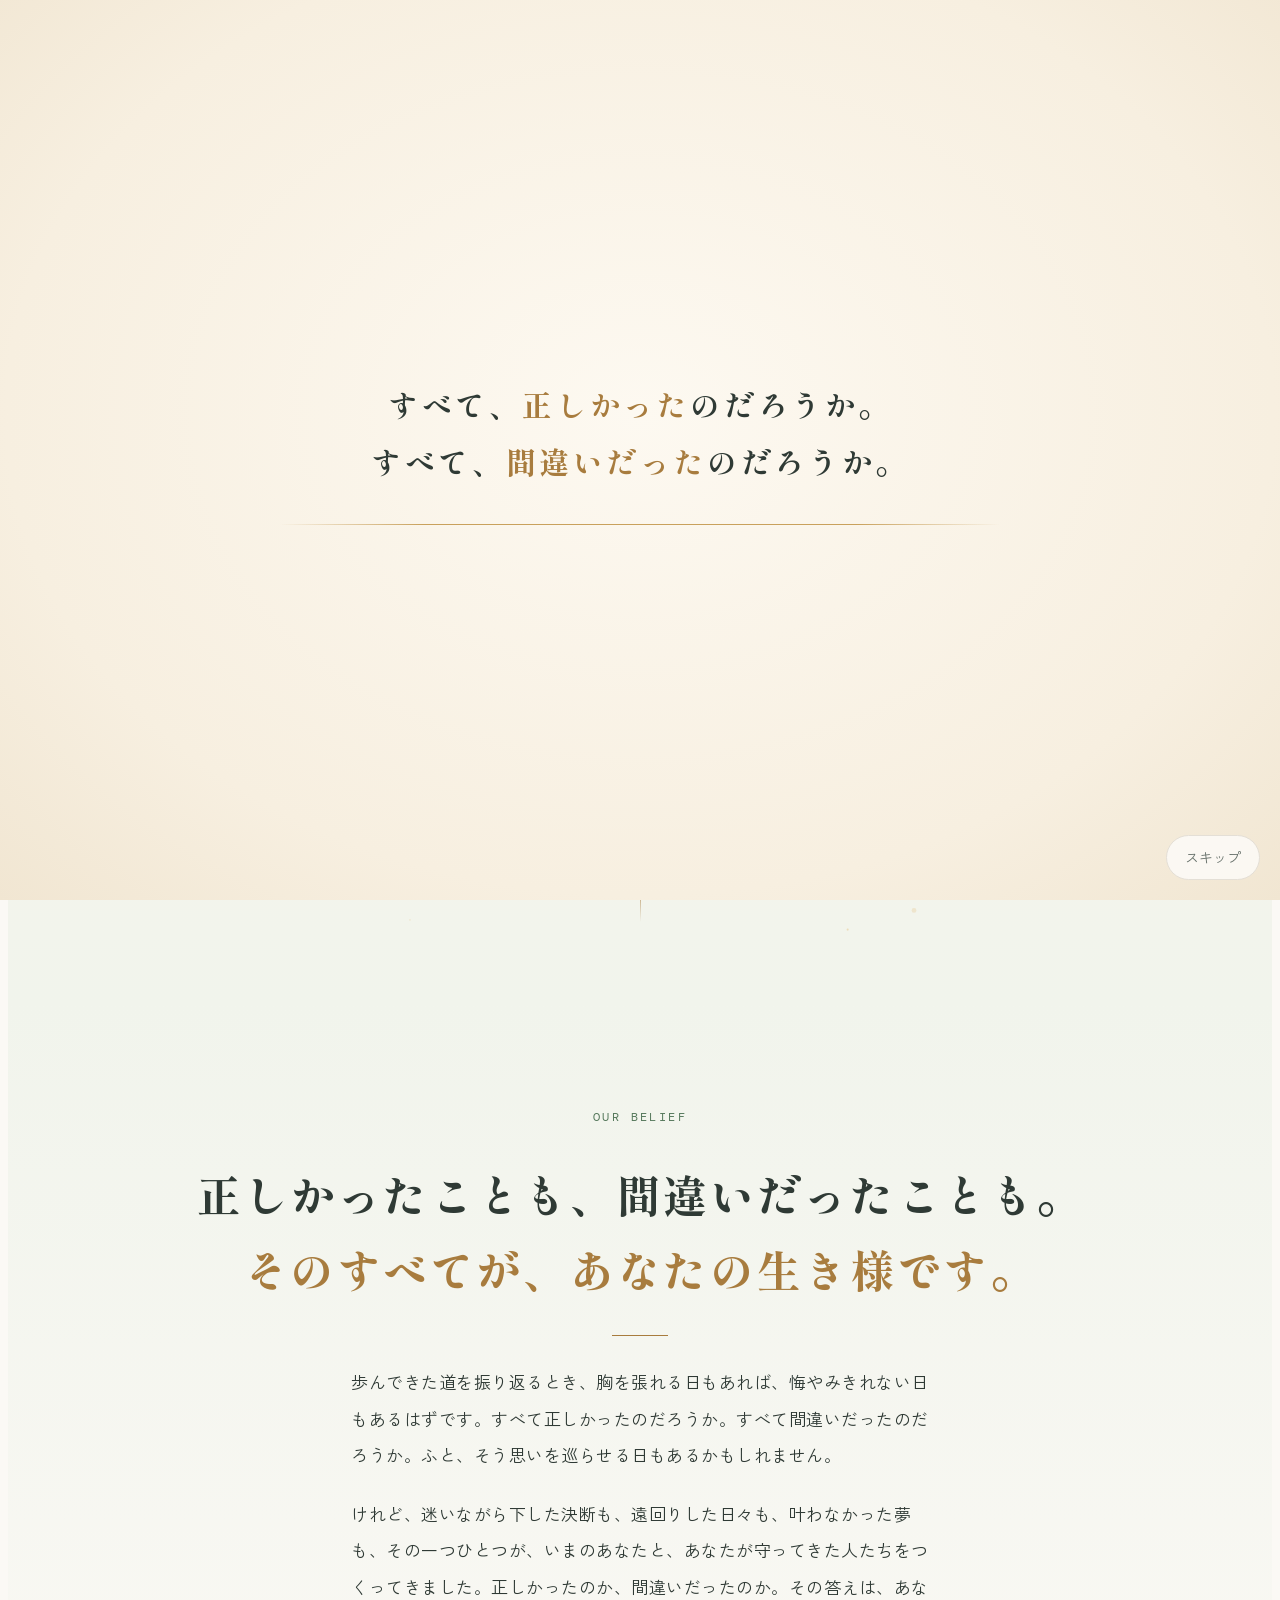
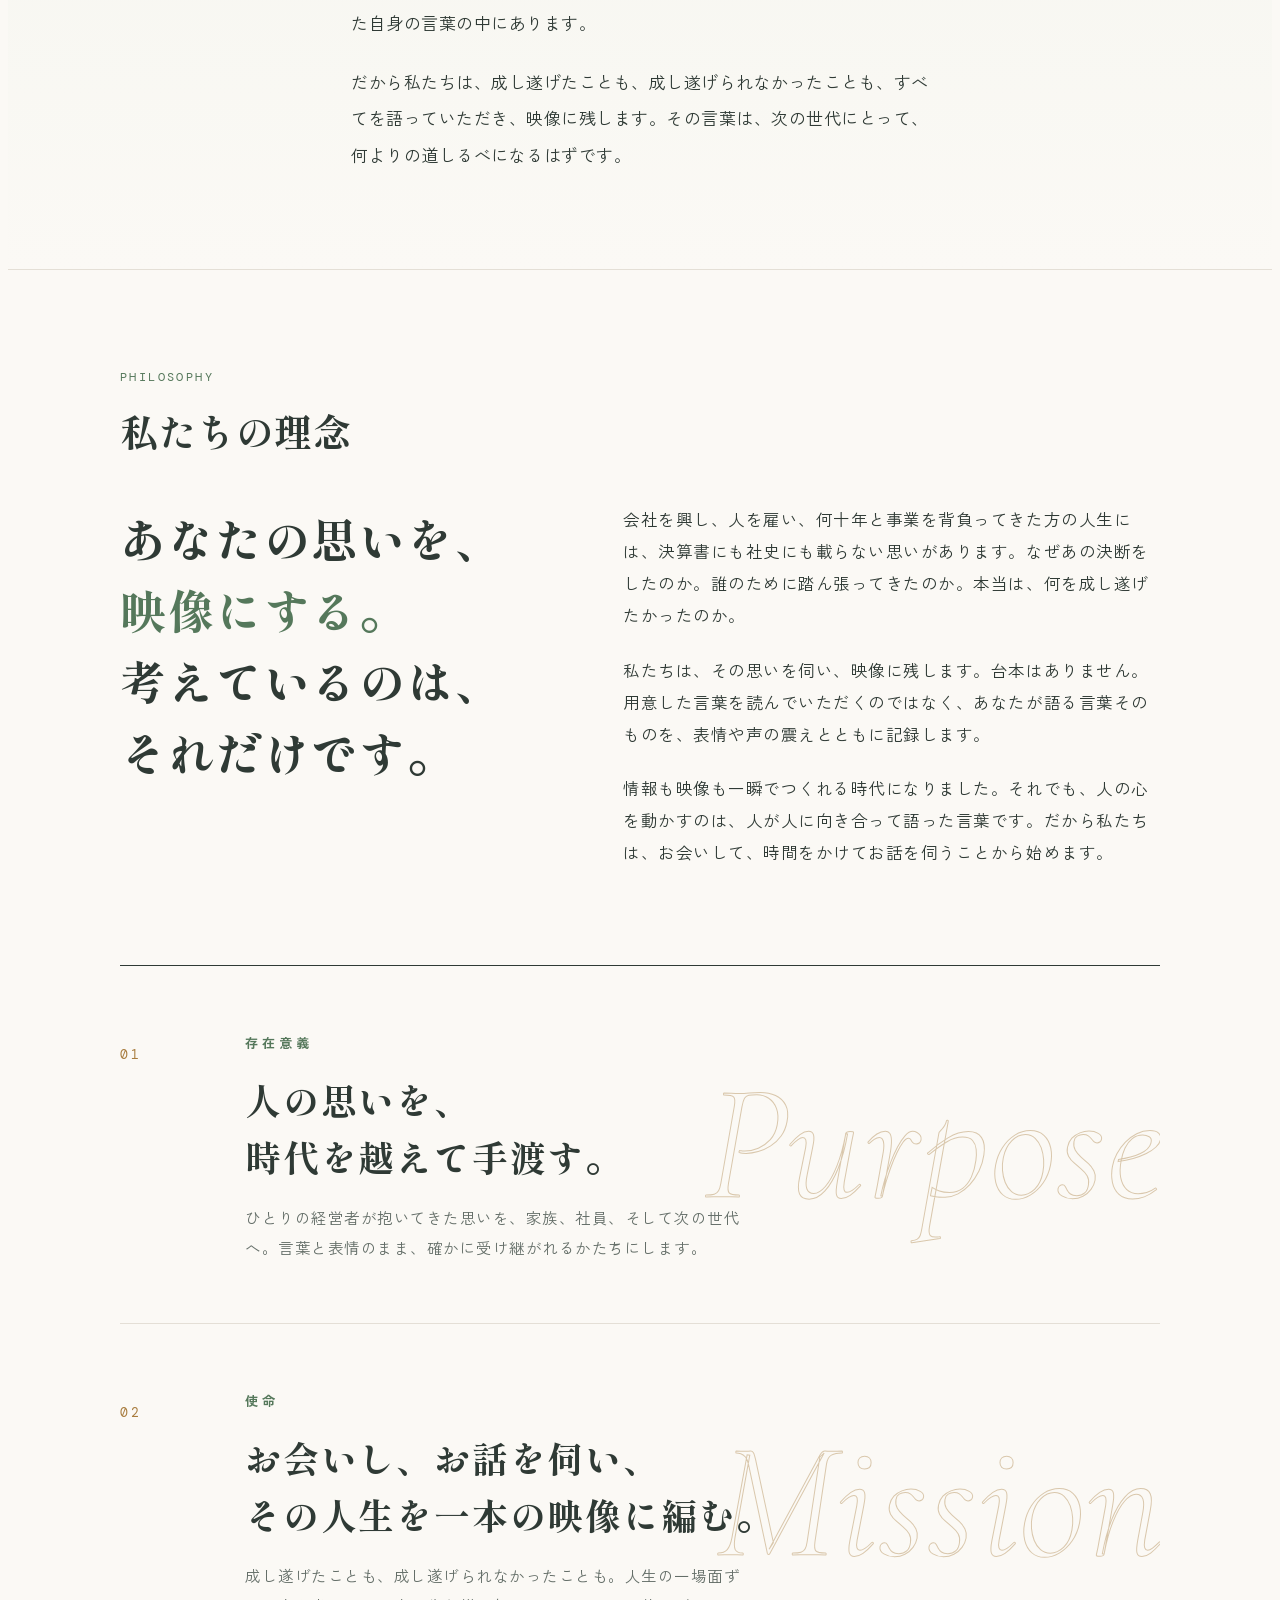
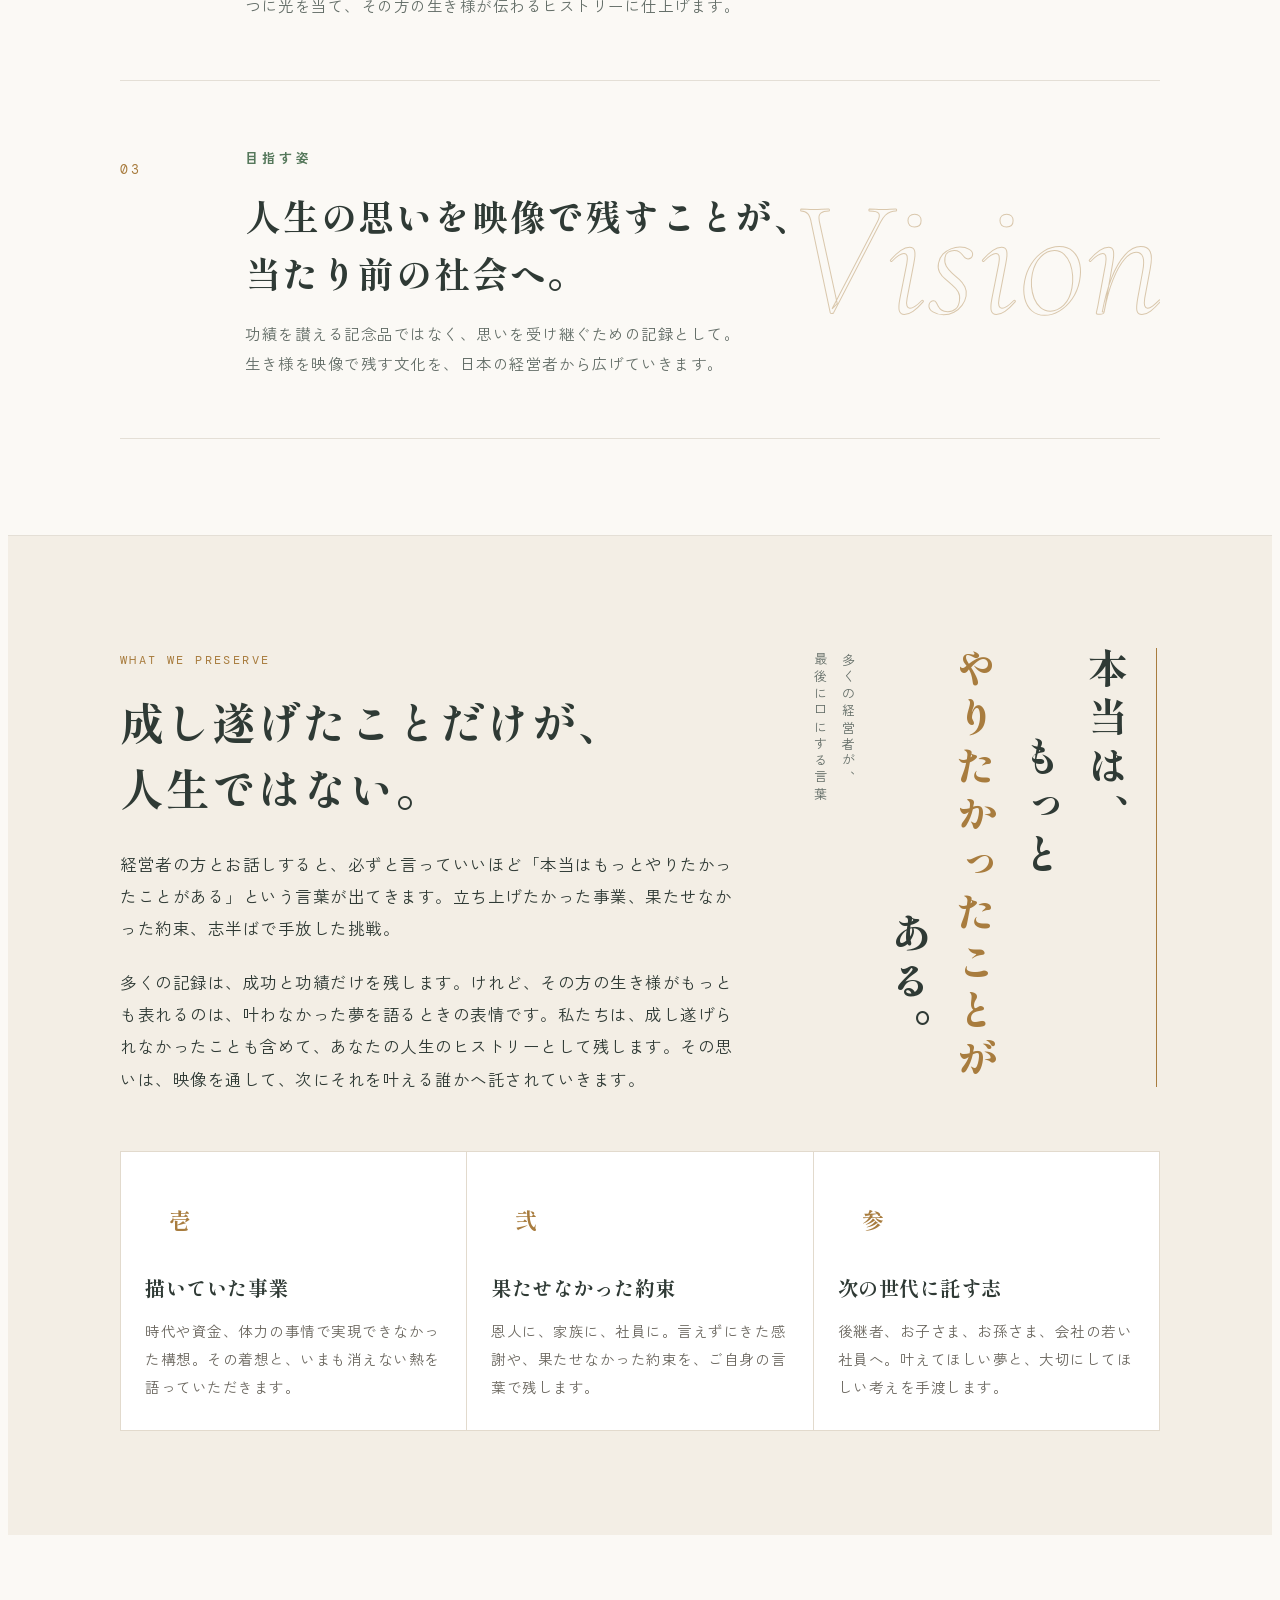
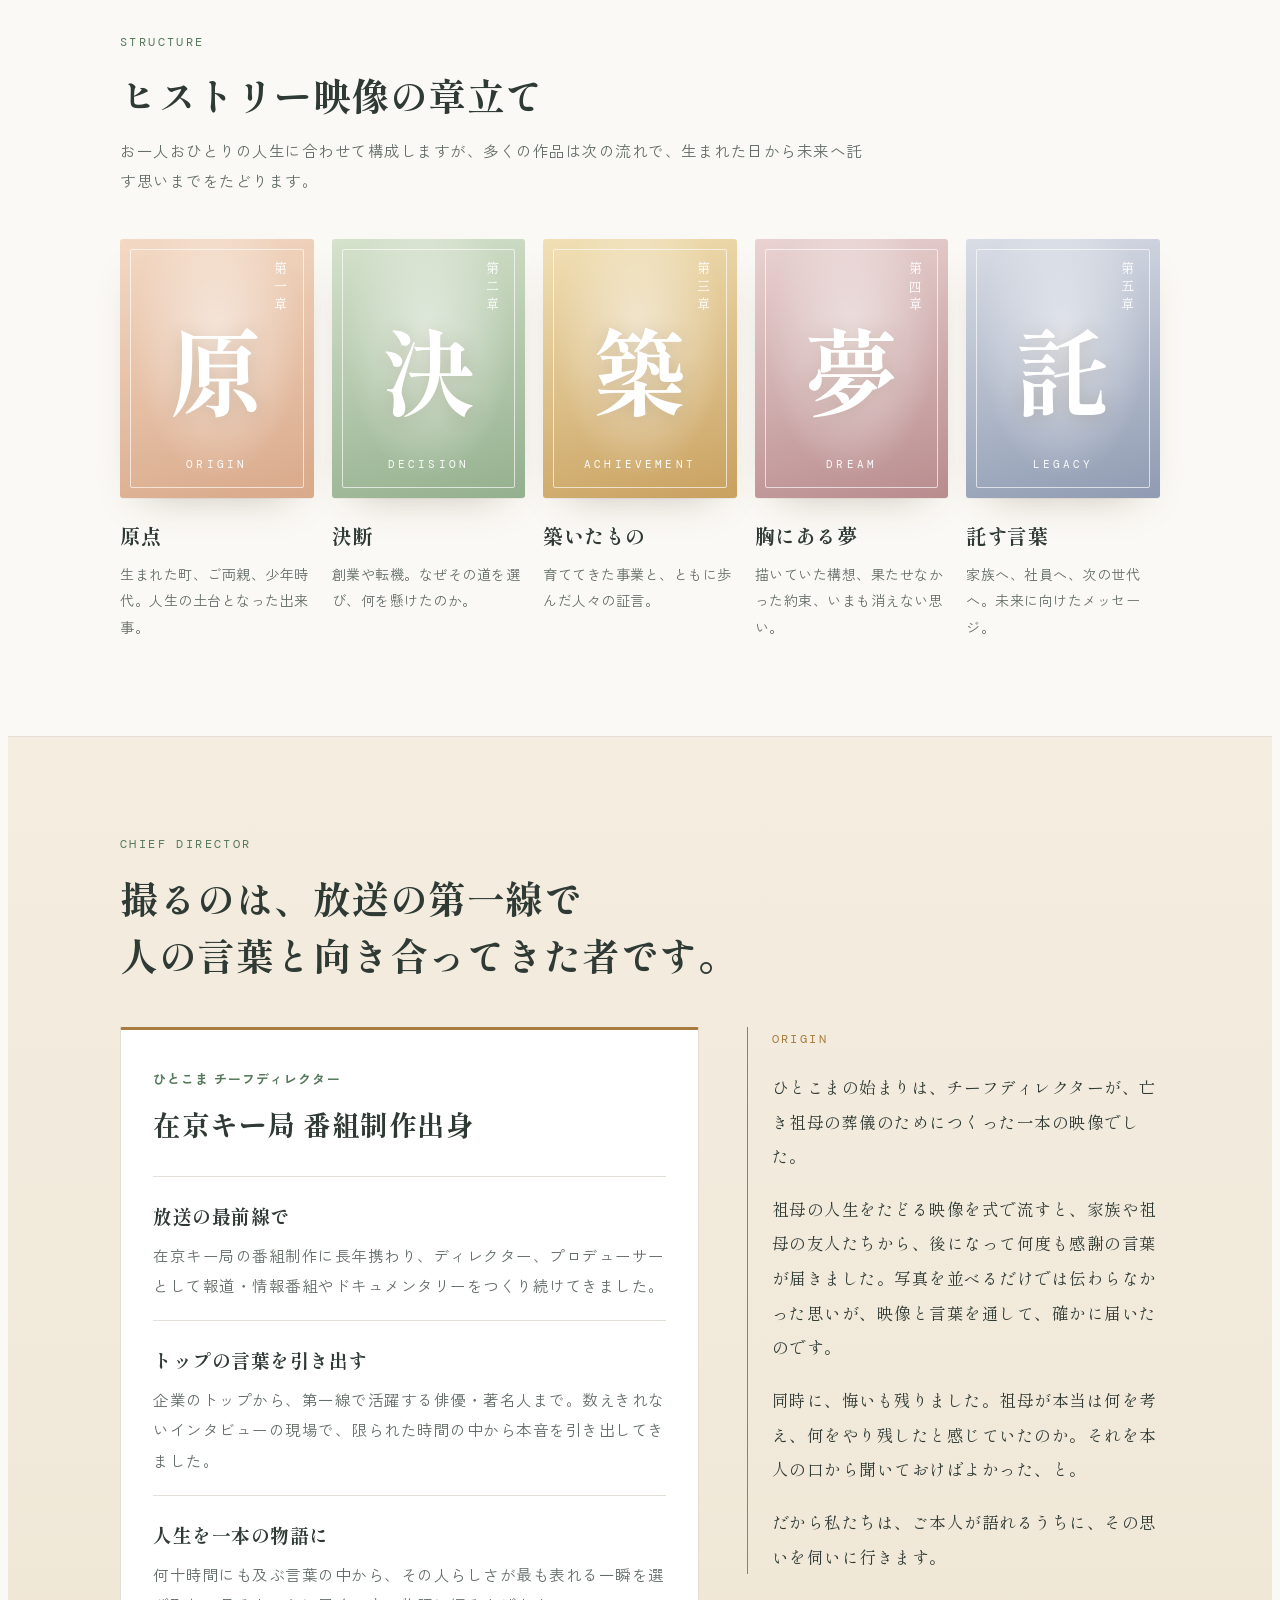
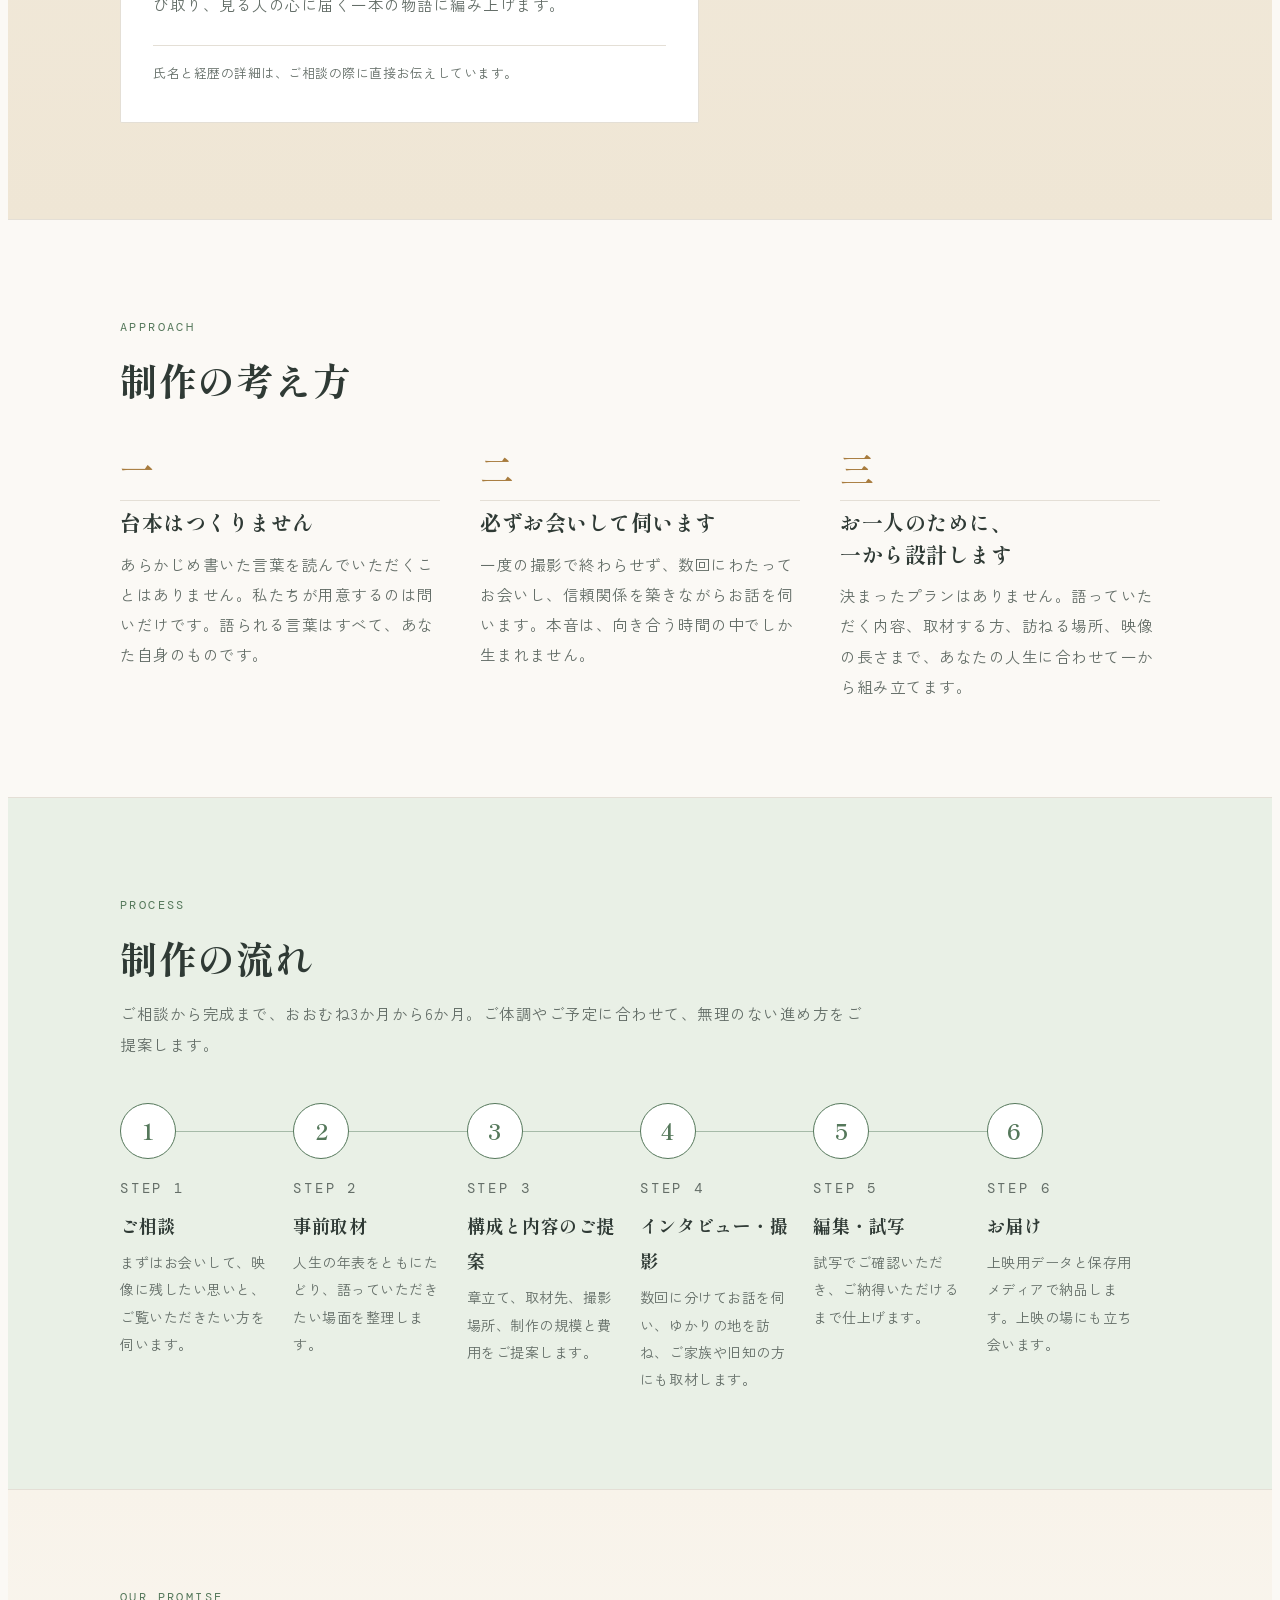
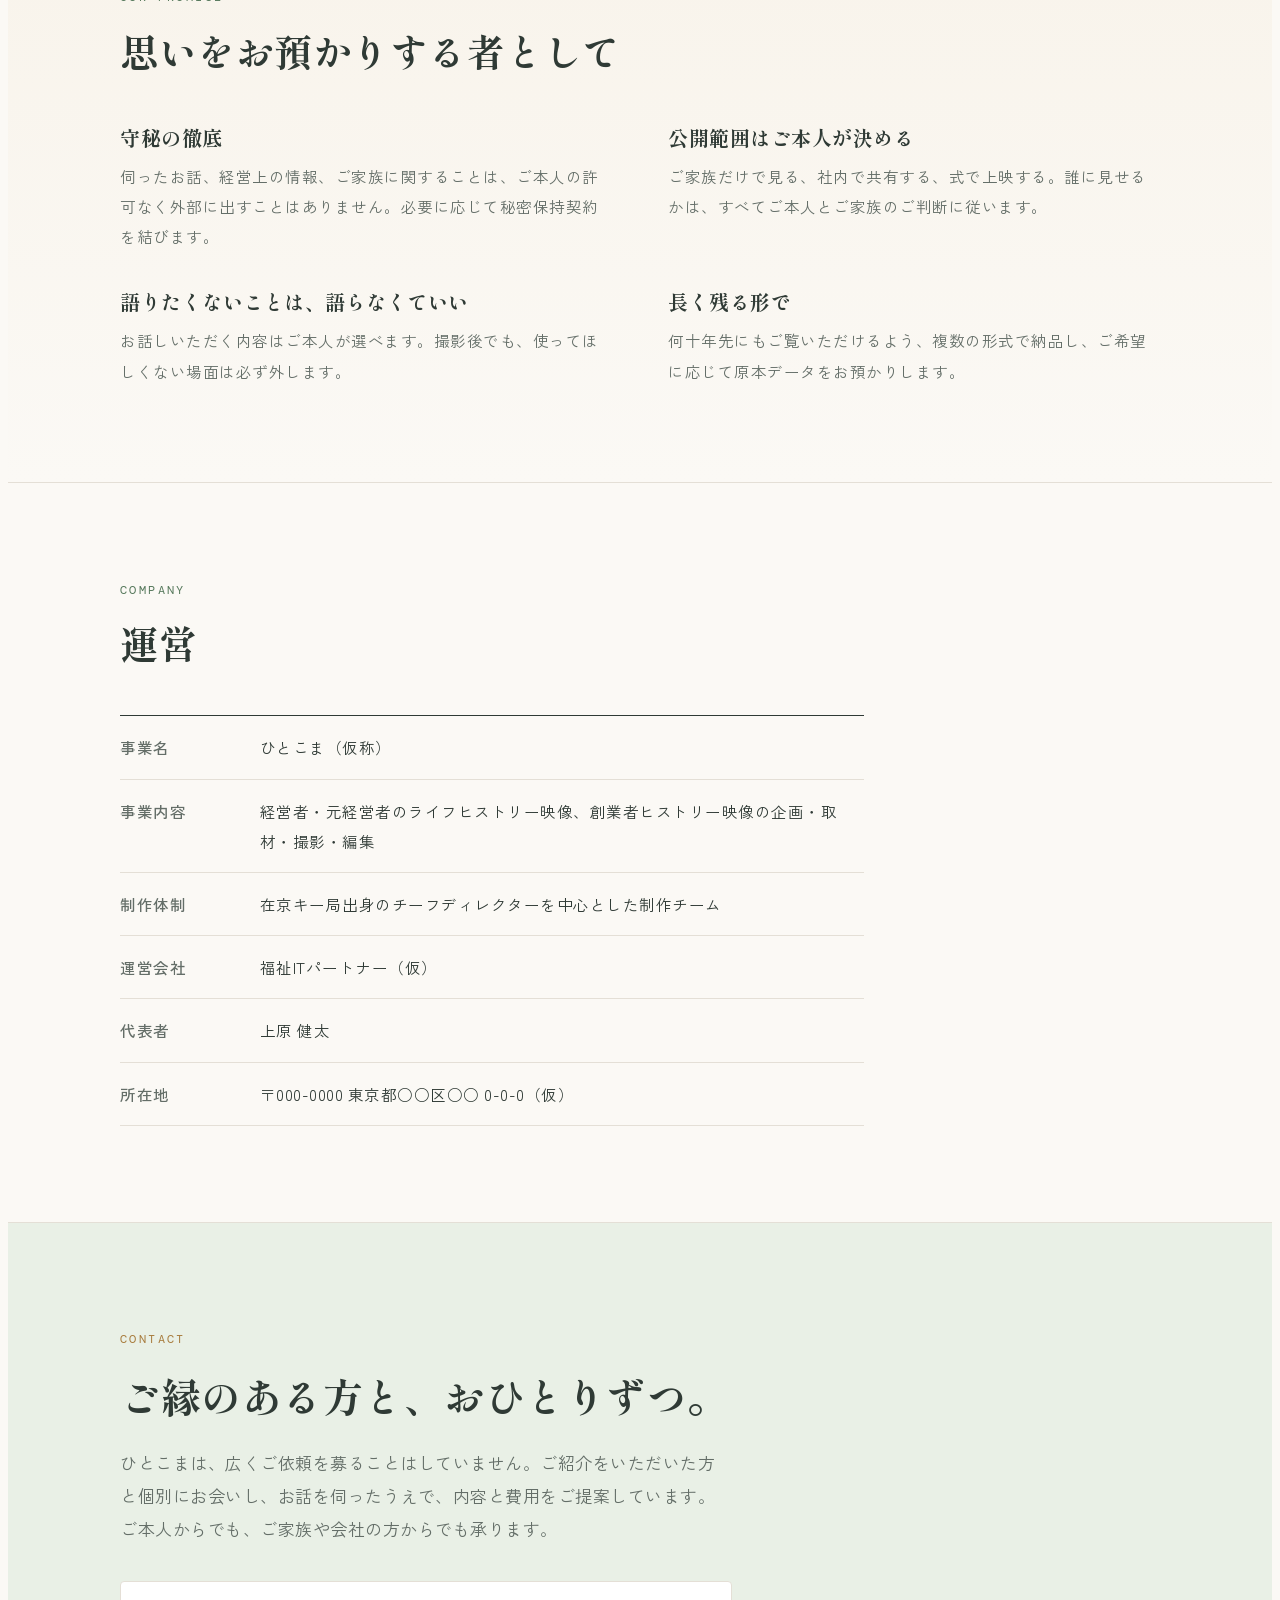
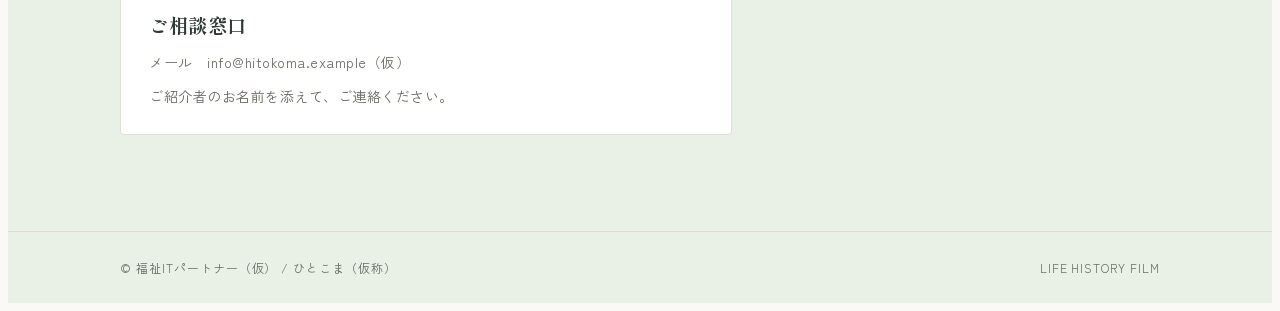
==== commit b919c631: "確認用ページ：理念・縦書き・章立てのデザインを作り直し Co-Authored-By: Claude Opus 5.5 <noreply@anthropic.com> Claude-Session: " ====
--- a/case-2611-pv14/index.html
+++ b/case-2611-pv14/index.html
@@ -8,7 +8,7 @@
 <meta name="claude:viewport-fit-sides" content="cover">
 <link rel="preconnect" href="https://fonts.googleapis.com">
 <link rel="preconnect" href="https://fonts.gstatic.com" crossorigin>
-<link rel="stylesheet" href="https://fonts.googleapis.com/css2?family=Shippori+Mincho:wght@500;700;800&family=Zen+Kaku+Gothic+New:wght@400;500;700&family=DM+Mono:wght@400;500&display=swap">
+<link rel="stylesheet" href="https://fonts.googleapis.com/css2?family=Cormorant+Garamond:ital,wght@1,300&family=Shippori+Mincho:wght@500;700;800&family=Zen+Kaku+Gothic+New:wght@400;500;700&family=DM+Mono:wght@400;500&display=swap">
 <style>
 /* Layout: 企業サイトの骨格（ヘッダー、理念、手法、サービス、会社概要）を、静かな余白と明朝の見出しで落ち着いて見せる縦長構成 */
 :root{
@@ -242,13 +242,9 @@
 /* 文字で見せる：縦書き、漢数字、細い金の罫 */
 .unf-grid{display:grid;grid-template-columns:minmax(0,7fr) minmax(0,4fr);gap:56px;align-items:center}
 @media (max-width:860px){.unf-grid{grid-template-columns:1fr;gap:36px}}
-.tate{margin:0;justify-self:center;padding:40px 36px;border:1px solid #D9C4A0;border-radius:2px;background:linear-gradient(160deg,#FFFDF8,#F8F0E2);position:relative}
-.tate::before{content:"";position:absolute;inset:8px;border:1px solid rgba(201,161,92,.35);pointer-events:none}
-.tate p{writing-mode:vertical-rl;font-family:var(--f-display);font-weight:700;font-size:clamp(22px,2.6vw,30px);line-height:2;letter-spacing:.18em;color:var(--ink);height:11.5em}
-@media (max-width:860px){.tate p{font-size:22px}}
 .dreams .kn{font-family:var(--f-display);font-weight:800;font-size:30px;color:var(--gold);line-height:1}
 .approach .num{display:block;font-family:var(--f-display);font-weight:800;font-size:44px;line-height:1;color:var(--gold);padding-bottom:14px;margin-bottom:6px;border-bottom:1px solid var(--line);width:1.6em}
-.director{background:linear-gradient(180deg,var(--bg) 0%,#F6F1E7 100%)}
+.director{background:linear-gradient(180deg,#F4EDE0 0%,#EFE6D5 100%)}
 .dir-grid{display:grid;grid-template-columns:minmax(0,7fr) minmax(0,5fr);gap:48px;align-items:start}
 @media (max-width:860px){.dir-grid{grid-template-columns:1fr;gap:32px}}
 .dir-card{background:var(--surface);border:1px solid var(--line);border-top:3px solid var(--gold);border-radius:2px;padding:36px 32px;display:grid;gap:6px}
@@ -263,58 +259,84 @@
 .origin{margin:0;display:grid;gap:18px;font-family:var(--f-display);font-size:16.5px;line-height:2.1;padding-left:24px;border-left:1px solid var(--gold)}
 .origin .en{color:var(--gold)}
 
-/* 線画アイコンと装飾（写真の代わり） */
-.ic{width:24px;height:24px;flex:none;color:var(--accent)}
-.ic.mid{width:34px;height:34px}
-.ic.big{width:52px;height:52px}
-.vignettes{display:grid;grid-template-columns:repeat(3,minmax(0,1fr));gap:24px;margin-top:72px}
-@media (max-width:720px){.vignettes{grid-template-columns:1fr;gap:20px}}
-.vignettes figure{margin:0;display:grid;justify-items:center;text-align:center;gap:18px;padding:36px 20px;background:linear-gradient(170deg,#FFFDF8,#F6EFE2);border:1px solid var(--line);border-radius:4px}
-.vignettes .disc{width:112px;height:112px;border-radius:50%;display:grid;place-items:center;background:var(--surface);border:1px solid #DCC9A6;box-shadow:0 0 0 8px rgba(201,161,92,.09)}
-.vignettes .disc .ic{color:var(--gold)}
-.vignettes figcaption{font-family:var(--f-display);font-size:17px;line-height:1.9}
-.creed .k .ic{margin-bottom:8px}
+/* 理念（Purpose / Mission / Vision）：大きな欧文の透かしと明朝の対比 */
+.mvv{margin-top:96px;border-top:1px solid var(--ink)}
+.mvv-row{position:relative;display:grid;grid-template-columns:5em minmax(0,1fr);gap:0 40px;padding:64px 0 60px;border-bottom:1px solid var(--line);overflow:hidden}
+.mvv-no{font-family:var(--f-mono);font-size:13px;letter-spacing:.2em;color:var(--gold);padding-top:12px}
+.mvv-word{position:absolute;right:-.02em;top:50%;transform:translateY(-50%);font-family:"Cormorant Garamond",var(--f-display);font-style:italic;font-weight:300;font-size:clamp(72px,13vw,168px);line-height:1;color:transparent;-webkit-text-stroke:1px rgba(168,124,62,.4);pointer-events:none;user-select:none;white-space:nowrap}
+.mvv-body{position:relative;display:grid;gap:16px;max-width:36em}
+.mvv-label{font-size:13px;letter-spacing:.3em;color:var(--accent);font-weight:700}
+.mvv-body h3{font-size:clamp(24px,3.2vw,36px);line-height:1.6;letter-spacing:.05em;font-weight:800}
+.mvv-body p:not(.mvv-label){color:var(--muted);font-size:15.5px;max-width:32em}
+@media (max-width:720px){.mvv{margin-top:64px}.mvv-row{grid-template-columns:1fr;gap:10px;padding:44px 0 40px}.mvv-word{top:24px;transform:none;font-size:80px}}
+
+/* 縦書きの一言：枠を使わず、余白と金の細線で */
+.voice{margin:0;justify-self:center;display:flex;flex-direction:row-reverse;align-items:flex-start;gap:28px}
+.voice-cols{display:flex;flex-direction:row-reverse;gap:clamp(14px,2vw,26px);padding-right:28px;border-right:1px solid var(--gold)}
+.voice-cols span{writing-mode:vertical-rl;font-family:var(--f-display);font-weight:800;font-size:clamp(26px,3.4vw,40px);letter-spacing:.22em;line-height:1;color:var(--ink)}
+.voice-cols span:nth-child(3){color:var(--gold)}
+.voice-cols span:nth-child(2){margin-top:2.2em}
+.voice-cols span:nth-child(4){margin-top:6.6em}
+.voice figcaption{writing-mode:vertical-rl;font-size:13px;letter-spacing:.3em;color:var(--muted);line-height:2.2;padding-top:4px}
+@media (max-width:860px){.voice{margin-top:12px}.voice-cols span{font-size:26px}}
+.js .voice-cols span{opacity:0;transform:translateY(-14px);transition:opacity 1.6s ease,transform 1.6s ease}
+.js .voice.on .voice-cols span{opacity:1;transform:none}
+.js .voice.on .voice-cols span:nth-child(2){transition-delay:.5s}
+.js .voice.on .voice-cols span:nth-child(3){transition-delay:1s}
+.js .voice.on .voice-cols span:nth-child(4){transition-delay:1.6s}
+@media (prefers-reduced-motion:reduce){.js .voice-cols span{opacity:1;transform:none;transition:none}}
+
 .dreams .dh{display:flex;align-items:center;gap:14px}
-.dreams .dh .ic{color:var(--gold)}
 .dreams .kn{font-size:22px}
-.reel{position:relative;padding:30px 14px;border-radius:4px;background:#EDE3D1;
-  background-image:radial-gradient(circle,#FBF9F5 3px,transparent 3.6px),radial-gradient(circle,#FBF9F5 3px,transparent 3.6px);
-  background-size:22px 12px,22px 12px;background-repeat:repeat-x,repeat-x;background-position:6px 9px,6px calc(100% - 9px)}
-.reel .chapters{border-top:0;gap:10px}
-.reel .chapters li{background:var(--surface);border:1px solid #DCCFB8;border-radius:3px;padding:22px 18px;min-height:190px}
-.reel .chapters li.hl{background:linear-gradient(160deg,#FBEFD6,#F1DCAF);border-color:#D9B57A}
-@media (max-width:900px){
-  .reel{padding:14px 34px;background-size:12px 22px,12px 22px;background-repeat:repeat-y,repeat-y;background-position:10px 6px,calc(100% - 10px) 6px}
-  .reel .chapters li{min-height:0;border-bottom:1px solid #DCCFB8}}
-.career li{grid-template-columns:auto minmax(0,1fr);column-gap:16px;align-items:start}
-.career li .ic{grid-row:span 2;margin-top:2px}
 .origin-col{display:grid;gap:24px}
-.camera-ill{width:min(260px,70%);height:auto;color:var(--gold);justify-self:start}
-.camera-ill .spin{animation:reel 9s linear infinite}
-@keyframes reel{to{transform:rotate(360deg)}}
-@media (prefers-reduced-motion:reduce){.camera-ill .spin{animation:none}}
 .approach .ah{display:flex;align-items:flex-end;gap:16px;padding-bottom:14px;margin-bottom:6px;border-bottom:1px solid var(--line)}
 .approach .ah .num{border:0;padding:0;margin:0;width:auto;font-size:34px}
-.approach .ah .ic{color:var(--accent)}
 .band{background:var(--accent-soft)}
 .flow2{border-top:0;position:relative;gap:0}
 .flow2::before{content:"";position:absolute;left:28px;right:calc(100%/6 - 28px);top:28px;height:1px;background:var(--accent);opacity:.45}
 .flow2 li{padding:0 14px 0 0}
-.flow2 .dot{width:56px;height:56px;border-radius:50%;display:grid;place-items:center;background:var(--surface);border:1px solid var(--accent);position:relative;margin-bottom:10px}
+.flow2 .dot{width:56px;height:56px;border-radius:50%;display:grid;place-items:center;background:var(--surface);border:1px solid var(--accent);position:relative;margin-bottom:10px;font-family:var(--f-display);font-size:22px;font-weight:700;color:var(--accent)}
 @media (max-width:900px){
   .flow2::before{left:28px;right:auto;top:28px;bottom:110px;width:1px;height:auto}
   .flow2 li{grid-template-columns:56px minmax(0,1fr);column-gap:16px;padding:12px 0;border-bottom:0}
   .flow2 li .dot{grid-row:span 3;margin:0}}
 .tint{background:linear-gradient(180deg,#F8F3EA,var(--bg))}
-.promises > div{display:grid;grid-template-columns:auto minmax(0,1fr);column-gap:18px}
-.promises > div .ic{grid-row:span 2;color:var(--gold)}
-
+
+/* 章立て：五つの場面を、映画のタイトルカードのように対等に並べる */
+.cards{list-style:none;margin:0;padding:0;display:grid;grid-template-columns:repeat(5,minmax(0,1fr));gap:18px;counter-reset:ch}
+.cards li{display:grid;gap:18px;align-content:start}
+.card{position:relative;aspect-ratio:3/4;border-radius:3px;overflow:hidden;display:grid;place-items:center;
+  box-shadow:0 1px 0 rgba(0,0,0,.04),0 18px 40px -24px rgba(80,60,30,.35);transition:transform .8s cubic-bezier(.2,.7,.2,1),box-shadow .8s}
+.cards li:hover .card{transform:translateY(-6px);box-shadow:0 1px 0 rgba(0,0,0,.04),0 28px 50px -24px rgba(80,60,30,.45)}
+.card::before{content:"";position:absolute;inset:10px;border:1px solid rgba(255,255,255,.65);border-radius:2px;pointer-events:none}
+.card::after{content:"";position:absolute;inset:0;background:radial-gradient(ellipse at 50% 38%,rgba(255,255,255,.55),transparent 62%);pointer-events:none}
+.card .k{position:relative;z-index:1;font-family:var(--f-display);font-weight:800;font-size:clamp(64px,7.4vw,96px);line-height:1;color:#fff;text-shadow:0 2px 18px rgba(110,80,40,.22)}
+.card .no{position:absolute;z-index:1;top:22px;right:20px;writing-mode:vertical-rl;font-family:var(--f-display);font-size:13px;letter-spacing:.4em;color:rgba(255,255,255,.95)}
+.card .ttl{position:absolute;z-index:1;left:0;right:0;bottom:22px;text-align:center;font-family:var(--f-mono);font-size:10.5px;letter-spacing:.3em;color:rgba(255,255,255,.95);text-transform:uppercase}
+.cards li:nth-child(1) .card{background:linear-gradient(165deg,#F3D9C4,#D9A98A)}
+.cards li:nth-child(2) .card{background:linear-gradient(165deg,#D5E2CC,#94B08E)}
+.cards li:nth-child(3) .card{background:linear-gradient(165deg,#F1E0B5,#C9A160)}
+.cards li:nth-child(4) .card{background:linear-gradient(165deg,#E9D3D2,#B98C8E)}
+.cards li:nth-child(5) .card{background:linear-gradient(165deg,#D9DDE6,#8F9BB2)}
+.cards .txt{display:grid;gap:6px}
+.cards .txt b{font-family:var(--f-display);font-size:20px}
+.cards .txt span{font-size:14px;color:var(--muted);line-height:1.9}
+@media (max-width:900px){
+  .cards{grid-template-columns:none;grid-auto-flow:column;grid-auto-columns:62%;overflow-x:auto;scroll-snap-type:x mandatory;padding:6px 4px 18px;margin:0 -4px;-webkit-overflow-scrolling:touch}
+  .cards li{scroll-snap-align:start}
+  .cards-hint{display:block}}
+.cards-hint{display:none;margin-top:6px;font-family:var(--f-mono);font-size:11px;letter-spacing:.2em;color:var(--muted)}
+@media (max-width:900px){.cards-hint{display:block}}
+
+/* スクロールで静かに現れる */
+.js .rv{opacity:0;transform:translateY(22px);transition:opacity 1.2s ease,transform 1.2s cubic-bezier(.2,.7,.2,1)}
+.js .rv.on{opacity:1;transform:none}
+@media (prefers-reduced-motion:reduce){.js .rv{opacity:1;transform:none;transition:none}}
 @media (prefers-reduced-motion:reduce){html{scroll-behavior:auto}}
 </style>
 </head>
 <body>
 
-<svg width="0" height="0" style="position:absolute" aria-hidden="true"><defs><symbol id="i-talk" viewBox="0 0 24 24" fill="none" stroke="currentColor" stroke-width="1.4" stroke-linecap="round" stroke-linejoin="round"><path d="M3 5h12v8H8l-4 3v-3H3z"/><path d="M15 9h6v8h-1v3l-4-3h-5v-2"/></symbol><symbol id="i-tea" viewBox="0 0 24 24" fill="none" stroke="currentColor" stroke-width="1.4" stroke-linecap="round" stroke-linejoin="round"><path d="M5 10h11v4a5 5 0 0 1-5 5h-1a5 5 0 0 1-5-5z"/><path d="M16 11h2a2 2 0 0 1 0 4h-2"/><path d="M8 3c0 2 2 2 2 4M12 3c0 2 2 2 2 4"/><path d="M4 21h14"/></symbol><symbol id="i-hands" viewBox="0 0 24 24" fill="none" stroke="currentColor" stroke-width="1.4" stroke-linecap="round" stroke-linejoin="round"><path d="M2 14h4l4-3h4a1.5 1.5 0 0 1 0 3h-3"/><path d="M6 20l3-2h6l6-5a1.5 1.5 0 0 0-2-2l-4 3"/><rect x="11" y="3" width="6" height="5" rx="1"/></symbol><symbol id="i-heart" viewBox="0 0 24 24" fill="none" stroke="currentColor" stroke-width="1.4" stroke-linecap="round" stroke-linejoin="round"><path d="M12 20s-7-4.5-7-10a4 4 0 0 1 7-2.5A4 4 0 0 1 19 10c0 5.5-7 10-7 10z"/></symbol><symbol id="i-film" viewBox="0 0 24 24" fill="none" stroke="currentColor" stroke-width="1.4" stroke-linecap="round" stroke-linejoin="round"><rect x="3" y="5" width="18" height="14" rx="1"/><path d="M7 5v14M17 5v14M3 9h4M3 15h4M17 9h4M17 15h4"/></symbol><symbol id="i-sun" viewBox="0 0 24 24" fill="none" stroke="currentColor" stroke-width="1.4" stroke-linecap="round" stroke-linejoin="round"><circle cx="12" cy="14" r="4"/><path d="M12 5v2M5 14H3M21 14h-2M6.5 8.5 5 7M17.5 8.5 19 7M2 19h20"/></symbol><symbol id="i-build" viewBox="0 0 24 24" fill="none" stroke="currentColor" stroke-width="1.4" stroke-linecap="round" stroke-linejoin="round"><path d="M4 21V9l6-4v16M10 21V10l10 3v8M2 21h20M14 15h2M14 18h2M6 12h2M6 16h2"/></symbol><symbol id="i-letter" viewBox="0 0 24 24" fill="none" stroke="currentColor" stroke-width="1.4" stroke-linecap="round" stroke-linejoin="round"><rect x="3" y="5" width="18" height="14" rx="1"/><path d="M3 6l9 7 9-7"/></symbol><symbol id="i-sprout" viewBox="0 0 24 24" fill="none" stroke="currentColor" stroke-width="1.4" stroke-linecap="round" stroke-linejoin="round"><path d="M12 21v-9"/><path d="M12 12c0-4-3-6-7-6 0 4 3 6 7 6z"/><path d="M12 14c0-3 2-5 6-5 0 3-2 5-6 5z"/><path d="M7 21h10"/></symbol><symbol id="i-tv" viewBox="0 0 24 24" fill="none" stroke="currentColor" stroke-width="1.4" stroke-linecap="round" stroke-linejoin="round"><rect x="3" y="7" width="18" height="12" rx="1"/><path d="M8 3l4 4 4-4M8 22h8"/></symbol><symbol id="i-mic" viewBox="0 0 24 24" fill="none" stroke="currentColor" stroke-width="1.4" stroke-linecap="round" stroke-linejoin="round"><rect x="9" y="3" width="6" height="11" rx="3"/><path d="M5 11a7 7 0 0 0 14 0M12 18v3M9 21h6"/></symbol><symbol id="i-noscript" viewBox="0 0 24 24" fill="none" stroke="currentColor" stroke-width="1.4" stroke-linecap="round" stroke-linejoin="round"><path d="M6 3h9l3 3v15H6z"/><path d="M9 9h6M9 13h6M9 17h3"/><path d="M3 21 21 3"/></symbol><symbol id="i-meet" viewBox="0 0 24 24" fill="none" stroke="currentColor" stroke-width="1.4" stroke-linecap="round" stroke-linejoin="round"><circle cx="8" cy="8" r="3"/><circle cx="16" cy="8" r="3"/><path d="M2 20c0-3.3 2.7-6 6-6s6 2.7 6 6"/><path d="M10 20c0-3.3 2.7-6 6-6s6 2.7 6 6"/></symbol><symbol id="i-compass" viewBox="0 0 24 24" fill="none" stroke="currentColor" stroke-width="1.4" stroke-linecap="round" stroke-linejoin="round"><circle cx="12" cy="5" r="2"/><path d="M11 7 5 21M13 7l6 14M7.5 15h9"/></symbol><symbol id="i-note" viewBox="0 0 24 24" fill="none" stroke="currentColor" stroke-width="1.4" stroke-linecap="round" stroke-linejoin="round"><path d="M6 3h11a2 2 0 0 1 2 2v16H8a2 2 0 0 1-2-2z"/><path d="M10 8h5M10 12h5M10 16h3"/></symbol><symbol id="i-plan" viewBox="0 0 24 24" fill="none" stroke="currentColor" stroke-width="1.4" stroke-linecap="round" stroke-linejoin="round"><rect x="3" y="4" width="18" height="16" rx="1"/><path d="M3 9h18M9 9v11"/></symbol><symbol id="i-camera" viewBox="0 0 24 24" fill="none" stroke="currentColor" stroke-width="1.4" stroke-linecap="round" stroke-linejoin="round"><rect x="3" y="7" width="13" height="10" rx="1"/><path d="M16 11l5-3v8l-5-3z"/></symbol><symbol id="i-play" viewBox="0 0 24 24" fill="none" stroke="currentColor" stroke-width="1.4" stroke-linecap="round" stroke-linejoin="round"><circle cx="12" cy="12" r="9"/><path d="M10 8.5v7l6-3.5z"/></symbol><symbol id="i-gift" viewBox="0 0 24 24" fill="none" stroke="currentColor" stroke-width="1.4" stroke-linecap="round" stroke-linejoin="round"><rect x="3" y="9" width="18" height="12" rx="1"/><path d="M3 13h18M12 9v12"/><path d="M12 9c-1.5-3-5-4-5-1.5S12 9 12 9s5 1 5-1.5S13.5 6 12 9z"/></symbol><symbol id="i-lock" viewBox="0 0 24 24" fill="none" stroke="currentColor" stroke-width="1.4" stroke-linecap="round" stroke-linejoin="round"><rect x="5" y="11" width="14" height="10" rx="1"/><path d="M8 11V8a4 4 0 0 1 8 0v3M12 15v2"/></symbol><symbol id="i-eye" viewBox="0 0 24 24" fill="none" stroke="currentColor" stroke-width="1.4" stroke-linecap="round" stroke-linejoin="round"><path d="M2 12s4-7 10-7 10 7 10 7-4 7-10 7S2 12 2 12z"/><circle cx="12" cy="12" r="3"/></symbol><symbol id="i-quiet" viewBox="0 0 24 24" fill="none" stroke="currentColor" stroke-width="1.4" stroke-linecap="round" stroke-linejoin="round"><path d="M4 5h16v10H9l-5 4z"/><path d="M9 10h6"/></symbol><symbol id="i-archive" viewBox="0 0 24 24" fill="none" stroke="currentColor" stroke-width="1.4" stroke-linecap="round" stroke-linejoin="round"><rect x="3" y="4" width="18" height="5" rx="1"/><path d="M5 9v11h14V9M10 13h4"/></symbol></defs></svg>
 <header class="site-head">
   <div class="wrap">
     <a class="logo" href="#top"><b>ひとこま</b><span>ライフヒストリー映像制作</span></a>
@@ -388,7 +410,7 @@
 
   <section class="sec" id="philosophy">
     <div class="wrap">
-      <div class="sec-head">
+      <div class="sec-head rv">
         <span class="en">Philosophy</span>
         <h2>私たちの理念</h2>
       </div>
@@ -401,16 +423,10 @@
         </div>
       </div>
 
-      <div class="vignettes">
-        <figure><div class="disc"><svg class="ic big" aria-hidden="true"><use href="#i-talk"/></svg></div><figcaption>家族も初めて聞いた、<br>若い頃の話。</figcaption></figure>
-        <figure><div class="disc"><svg class="ic big" aria-hidden="true"><use href="#i-tea"/></svg></div><figcaption>何気ない日常にこそ、<br>その人らしさがある。</figcaption></figure>
-        <figure><div class="disc"><svg class="ic big" aria-hidden="true"><use href="#i-hands"/></svg></div><figcaption>受け継がれていく、<br>技と思い。</figcaption></figure>
-      </div>
-
-      <div class="creed">
-        <div><div class="k"><svg class="ic mid" aria-hidden="true"><use href="#i-heart"/></svg><span class="en">Purpose</span><b>存在意義</b></div><div class="v"><h3>人の思いを、時代を越えて手渡す。</h3><p>ひとりの経営者が抱いてきた思いを、家族、社員、そして次の世代へ。言葉と表情のまま、確かに受け継がれるかたちにします。</p></div></div>
-        <div><div class="k"><svg class="ic mid" aria-hidden="true"><use href="#i-film"/></svg><span class="en">Mission</span><b>使命</b></div><div class="v"><h3>お会いし、お話を伺い、その人生を一本の映像に編む。</h3><p>成し遂げたことも、成し遂げられなかったことも。人生の一場面ずつに光を当て、その方の生き様が伝わるヒストリーに仕上げます。</p></div></div>
-        <div><div class="k"><svg class="ic mid" aria-hidden="true"><use href="#i-sun"/></svg><span class="en">Vision</span><b>目指す姿</b></div><div class="v"><h3>人生の思いを映像で残すことが、当たり前の社会へ。</h3><p>功績を讃える記念品ではなく、思いを受け継ぐための記録として。生き様を映像で残す文化を、日本の経営者から広げていきます。</p></div></div>
+      <div class="mvv">
+        <div class="mvv-row rv"><span class="mvv-no">01</span><span class="mvv-word" aria-hidden="true">Purpose</span><div class="mvv-body"><p class="mvv-label">存在意義</p><h3>人の思いを、<br>時代を越えて手渡す。</h3><p>ひとりの経営者が抱いてきた思いを、家族、社員、そして次の世代へ。言葉と表情のまま、確かに受け継がれるかたちにします。</p></div></div>
+        <div class="mvv-row rv"><span class="mvv-no">02</span><span class="mvv-word" aria-hidden="true">Mission</span><div class="mvv-body"><p class="mvv-label">使命</p><h3>お会いし、お話を伺い、<br>その人生を一本の映像に編む。</h3><p>成し遂げたことも、成し遂げられなかったことも。人生の一場面ずつに光を当て、その方の生き様が伝わるヒストリーに仕上げます。</p></div></div>
+        <div class="mvv-row rv"><span class="mvv-no">03</span><span class="mvv-word" aria-hidden="true">Vision</span><div class="mvv-body"><p class="mvv-label">目指す姿</p><h3>人生の思いを映像で残すことが、<br>当たり前の社会へ。</h3><p>功績を讃える記念品ではなく、思いを受け継ぐための記録として。生き様を映像で残す文化を、日本の経営者から広げていきます。</p></div></div>
       </div>
     </div>
   </section>
@@ -426,38 +442,40 @@
             <p>多くの記録は、成功と功績だけを残します。けれど、その方の生き様がもっとも表れるのは、叶わなかった夢を語るときの表情です。私たちは、成し遂げられなかったことも含めて、あなたの人生のヒストリーとして残します。その思いは、映像を通して、次にそれを叶える誰かへ託されていきます。</p>
           </div>
         </div>
-        <figure class="tate" aria-label="本当は、もっとやりたかったことがある。">
-          <p aria-hidden="true">本当は、<br>もっと<br>やりたかったことが<br>ある。</p>
+        <figure class="voice" aria-label="本当は、もっとやりたかったことがある。">
+          <div class="voice-cols" aria-hidden="true"><span>本当は、</span><span>もっと</span><span>やりたかったことが</span><span>ある。</span></div>
+          <figcaption>多くの経営者が、<br>最後に口にする言葉</figcaption>
         </figure>
       </div>
       <div class="dreams">
-        <div><div class="dh"><svg class="ic mid" aria-hidden="true"><use href="#i-build"/></svg><span class="kn" aria-hidden="true">壱</span></div><b>描いていた事業</b><p>時代や資金、体力の事情で実現できなかった構想。その着想と、いまも消えない熱を語っていただきます。</p></div>
-        <div><div class="dh"><svg class="ic mid" aria-hidden="true"><use href="#i-letter"/></svg><span class="kn" aria-hidden="true">弐</span></div><b>果たせなかった約束</b><p>恩人に、家族に、社員に。言えずにきた感謝や、果たせなかった約束を、ご自身の言葉で残します。</p></div>
-        <div><div class="dh"><svg class="ic mid" aria-hidden="true"><use href="#i-sprout"/></svg><span class="kn" aria-hidden="true">参</span></div><b>次の世代に託す志</b><p>後継者、お子さま、お孫さま、会社の若い社員へ。叶えてほしい夢と、大切にしてほしい考えを手渡します。</p></div>
+        <div><div class="dh"><span class="kn" aria-hidden="true">壱</span></div><b>描いていた事業</b><p>時代や資金、体力の事情で実現できなかった構想。その着想と、いまも消えない熱を語っていただきます。</p></div>
+        <div><div class="dh"><span class="kn" aria-hidden="true">弐</span></div><b>果たせなかった約束</b><p>恩人に、家族に、社員に。言えずにきた感謝や、果たせなかった約束を、ご自身の言葉で残します。</p></div>
+        <div><div class="dh"><span class="kn" aria-hidden="true">参</span></div><b>次の世代に託す志</b><p>後継者、お子さま、お孫さま、会社の若い社員へ。叶えてほしい夢と、大切にしてほしい考えを手渡します。</p></div>
       </div>
     </div>
   </section>
 
   <section class="sec" id="chapters">
     <div class="wrap">
-      <div class="sec-head">
+      <div class="sec-head rv">
         <span class="en">Structure</span>
         <h2>ヒストリー映像の章立て</h2>
         <p class="def">お一人おひとりの人生に合わせて構成しますが、多くの作品は次の流れで、生まれた日から未来へ託す思いまでをたどります。</p>
       </div>
-      <div class="reel"><ol class="chapters">
-        <li><span class="en">Chapter 1</span><b>原点</b><span>生まれた町、ご両親、少年時代。人生の土台となった出来事。</span></li>
-        <li><span class="en">Chapter 2</span><b>決断</b><span>創業や転機。なぜその道を選び、何を懸けたのか。</span></li>
-        <li><span class="en">Chapter 3</span><b>成し遂げたこと</b><span>築いてきた事業と、ともに歩んだ人々の証言。</span></li>
-        <li class="hl"><span class="en">Chapter 4</span><b>成し遂げられなかったこと</b><span>描いていた夢、果たせなかった約束、いまも残る思い。</span></li>
-        <li><span class="en">Chapter 5</span><b>託す言葉</b><span>家族へ、社員へ、次の世代へ。未来に向けたメッセージ。</span></li>
-      </ol></div>
+      <ol class="cards">
+        <li class="rv"><div class="card" aria-hidden="true"><span class="no">第一章</span><span class="k">原</span><span class="ttl">Origin</span></div><div class="txt"><b>原点</b><span>生まれた町、ご両親、少年時代。人生の土台となった出来事。</span></div></li>
+        <li class="rv"><div class="card" aria-hidden="true"><span class="no">第二章</span><span class="k">決</span><span class="ttl">Decision</span></div><div class="txt"><b>決断</b><span>創業や転機。なぜその道を選び、何を懸けたのか。</span></div></li>
+        <li class="rv"><div class="card" aria-hidden="true"><span class="no">第三章</span><span class="k">築</span><span class="ttl">Achievement</span></div><div class="txt"><b>築いたもの</b><span>育ててきた事業と、ともに歩んだ人々の証言。</span></div></li>
+        <li class="rv"><div class="card" aria-hidden="true"><span class="no">第四章</span><span class="k">夢</span><span class="ttl">Dream</span></div><div class="txt"><b>胸にある夢</b><span>描いていた構想、果たせなかった約束、いまも消えない思い。</span></div></li>
+        <li class="rv"><div class="card" aria-hidden="true"><span class="no">第五章</span><span class="k">託</span><span class="ttl">Legacy</span></div><div class="txt"><b>託す言葉</b><span>家族へ、社員へ、次の世代へ。未来に向けたメッセージ。</span></div></li>
+      </ol>
+      <p class="cards-hint" aria-hidden="true">← SWIPE →</p>
     </div>
   </section>
 
   <section class="sec director" id="director">
     <div class="wrap">
-      <div class="sec-head">
+      <div class="sec-head rv">
         <span class="en">Chief Director</span>
         <h2>撮るのは、放送の第一線で<br>人の言葉と向き合ってきた者です。</h2>
       </div>
@@ -466,22 +484,13 @@
           <p class="role">ひとこま チーフディレクター</p>
           <p class="title">在京キー局 番組制作出身</p>
           <ul class="career">
-            <li><svg class="ic mid" aria-hidden="true"><use href="#i-tv"/></svg><b>放送の最前線で</b><span>在京キー局の番組制作に長年携わり、ディレクター、プロデューサーとして報道・情報番組やドキュメンタリーをつくり続けてきました。</span></li>
-            <li><svg class="ic mid" aria-hidden="true"><use href="#i-mic"/></svg><b>トップの言葉を引き出す</b><span>企業のトップから、第一線で活躍する俳優・著名人まで。数えきれないインタビューの現場で、限られた時間の中から本音を引き出してきました。</span></li>
-            <li><svg class="ic mid" aria-hidden="true"><use href="#i-film"/></svg><b>人生を一本の物語に</b><span>何十時間にも及ぶ言葉の中から、その人らしさが最も表れる一瞬を選び取り、見る人の心に届く一本の物語に編み上げます。</span></li>
+            <li><b>放送の最前線で</b><span>在京キー局の番組制作に長年携わり、ディレクター、プロデューサーとして報道・情報番組やドキュメンタリーをつくり続けてきました。</span></li>
+            <li><b>トップの言葉を引き出す</b><span>企業のトップから、第一線で活躍する俳優・著名人まで。数えきれないインタビューの現場で、限られた時間の中から本音を引き出してきました。</span></li>
+            <li><b>人生を一本の物語に</b><span>何十時間にも及ぶ言葉の中から、その人らしさが最も表れる一瞬を選び取り、見る人の心に届く一本の物語に編み上げます。</span></li>
           </ul>
           <p class="fine">氏名と経歴の詳細は、ご相談の際に直接お伝えしています。</p>
         </div>
         <div class="origin-col">
-          <svg class="camera-ill" viewBox="0 0 240 200" fill="none" stroke="currentColor" stroke-width="1.5" stroke-linecap="round" stroke-linejoin="round" aria-hidden="true">
-            <g class="spin" style="transform-origin:80px 45px"><circle cx="80" cy="45" r="28"/><circle cx="80" cy="45" r="5"/><path d="M80 22v14M80 54v14M57 45h14M89 45h14"/></g>
-            <g class="spin" style="transform-origin:140px 45px"><circle cx="140" cy="45" r="28"/><circle cx="140" cy="45" r="5"/><path d="M140 22v14M140 54v14M117 45h14M149 45h14"/></g>
-            <rect x="62" y="76" width="100" height="50" rx="4"/><path d="M70 76v-4h84v4"/>
-            <path d="M162 90l30-10v42l-30-10z"/><rect x="192" y="78" width="7" height="46" rx="2"/>
-            <rect x="40" y="86" width="22" height="14" rx="2"/><circle cx="84" cy="101" r="6"/>
-            <path d="M112 126v10M112 136l-38 58M112 136l38 58M112 136v58M84 176h56"/>
-            <path class="beam" d="M199 86l38-22M199 116l38 22" stroke-dasharray="3 5"/>
-          </svg>
           <blockquote class="origin">
           <span class="en">Origin</span>
           <p>ひとこまの始まりは、チーフディレクターが、亡き祖母の葬儀のためにつくった一本の映像でした。</p>
@@ -496,54 +505,54 @@
 
   <section class="sec" id="approach">
     <div class="wrap">
-      <div class="sec-head">
+      <div class="sec-head rv">
         <span class="en">Approach</span>
         <h2>制作の考え方</h2>
       </div>
       <div class="approach">
-        <div><div class="ah"><svg class="ic big" aria-hidden="true"><use href="#i-noscript"/></svg><span class="num" aria-hidden="true">一</span></div><h3>台本はつくりません</h3><p>あらかじめ書いた言葉を読んでいただくことはありません。私たちが用意するのは問いだけです。語られる言葉はすべて、あなた自身のものです。</p></div>
-        <div><div class="ah"><svg class="ic big" aria-hidden="true"><use href="#i-meet"/></svg><span class="num" aria-hidden="true">二</span></div><h3>必ずお会いして伺います</h3><p>一度の撮影で終わらせず、数回にわたってお会いし、信頼関係を築きながらお話を伺います。本音は、向き合う時間の中でしか生まれません。</p></div>
-        <div><div class="ah"><svg class="ic big" aria-hidden="true"><use href="#i-compass"/></svg><span class="num" aria-hidden="true">三</span></div><h3>お一人のために、一から設計します</h3><p>決まったプランはありません。語っていただく内容、取材する方、訪ねる場所、映像の長さまで、あなたの人生に合わせて一から組み立てます。</p></div>
+        <div><div class="ah"><span class="num" aria-hidden="true">一</span></div><h3>台本はつくりません</h3><p>あらかじめ書いた言葉を読んでいただくことはありません。私たちが用意するのは問いだけです。語られる言葉はすべて、あなた自身のものです。</p></div>
+        <div><div class="ah"><span class="num" aria-hidden="true">二</span></div><h3>必ずお会いして伺います</h3><p>一度の撮影で終わらせず、数回にわたってお会いし、信頼関係を築きながらお話を伺います。本音は、向き合う時間の中でしか生まれません。</p></div>
+        <div><div class="ah"><span class="num" aria-hidden="true">三</span></div><h3>お一人のために、一から設計します</h3><p>決まったプランはありません。語っていただく内容、取材する方、訪ねる場所、映像の長さまで、あなたの人生に合わせて一から組み立てます。</p></div>
       </div>
     </div>
   </section>
 
   <section class="sec band" id="flow">
     <div class="wrap">
-      <div class="sec-head">
+      <div class="sec-head rv">
         <span class="en">Process</span>
         <h2>制作の流れ</h2>
         <p class="def">ご相談から完成まで、おおむね3か月から6か月。ご体調やご予定に合わせて、無理のない進め方をご提案します。</p>
       </div>
       <ol class="flow flow2">
-        <li><span class="dot"><svg class="ic mid" aria-hidden="true"><use href="#i-talk"/></svg></span><span class="en">Step 1</span><b>ご相談</b><span>まずはお会いして、映像に残したい思いと、ご覧いただきたい方を伺います。</span></li>
-        <li><span class="dot"><svg class="ic mid" aria-hidden="true"><use href="#i-note"/></svg></span><span class="en">Step 2</span><b>事前取材</b><span>人生の年表をともにたどり、語っていただきたい場面を整理します。</span></li>
-        <li><span class="dot"><svg class="ic mid" aria-hidden="true"><use href="#i-plan"/></svg></span><span class="en">Step 3</span><b>構成と内容のご提案</b><span>章立て、取材先、撮影場所、制作の規模と費用をご提案します。</span></li>
-        <li><span class="dot"><svg class="ic mid" aria-hidden="true"><use href="#i-camera"/></svg></span><span class="en">Step 4</span><b>インタビュー・撮影</b><span>数回に分けてお話を伺い、ゆかりの地を訪ね、ご家族や旧知の方にも取材します。</span></li>
-        <li><span class="dot"><svg class="ic mid" aria-hidden="true"><use href="#i-play"/></svg></span><span class="en">Step 5</span><b>編集・試写</b><span>試写でご確認いただき、ご納得いただけるまで仕上げます。</span></li>
-        <li><span class="dot"><svg class="ic mid" aria-hidden="true"><use href="#i-gift"/></svg></span><span class="en">Step 6</span><b>お届け</b><span>上映用データと保存用メディアで納品します。上映の場にも立ち会います。</span></li>
+        <li><span class="dot" aria-hidden="true">1</span><span class="en">Step 1</span><b>ご相談</b><span>まずはお会いして、映像に残したい思いと、ご覧いただきたい方を伺います。</span></li>
+        <li><span class="dot" aria-hidden="true">2</span><span class="en">Step 2</span><b>事前取材</b><span>人生の年表をともにたどり、語っていただきたい場面を整理します。</span></li>
+        <li><span class="dot" aria-hidden="true">3</span><span class="en">Step 3</span><b>構成と内容のご提案</b><span>章立て、取材先、撮影場所、制作の規模と費用をご提案します。</span></li>
+        <li><span class="dot" aria-hidden="true">4</span><span class="en">Step 4</span><b>インタビュー・撮影</b><span>数回に分けてお話を伺い、ゆかりの地を訪ね、ご家族や旧知の方にも取材します。</span></li>
+        <li><span class="dot" aria-hidden="true">5</span><span class="en">Step 5</span><b>編集・試写</b><span>試写でご確認いただき、ご納得いただけるまで仕上げます。</span></li>
+        <li><span class="dot" aria-hidden="true">6</span><span class="en">Step 6</span><b>お届け</b><span>上映用データと保存用メディアで納品します。上映の場にも立ち会います。</span></li>
       </ol>
     </div>
   </section>
 
   <section class="sec tint" id="promise">
     <div class="wrap">
-      <div class="sec-head">
+      <div class="sec-head rv">
         <span class="en">Our promise</span>
         <h2>思いをお預かりする者として</h2>
       </div>
       <div class="promises">
-        <div><svg class="ic mid" aria-hidden="true"><use href="#i-lock"/></svg><h3>守秘の徹底</h3><p>伺ったお話、経営上の情報、ご家族に関することは、ご本人の許可なく外部に出すことはありません。必要に応じて秘密保持契約を結びます。</p></div>
-        <div><svg class="ic mid" aria-hidden="true"><use href="#i-eye"/></svg><h3>公開範囲はご本人が決める</h3><p>ご家族だけで見る、社内で共有する、式で上映する。誰に見せるかは、すべてご本人とご家族のご判断に従います。</p></div>
-        <div><svg class="ic mid" aria-hidden="true"><use href="#i-quiet"/></svg><h3>語りたくないことは、語らなくていい</h3><p>お話しいただく内容はご本人が選べます。撮影後でも、使ってほしくない場面は必ず外します。</p></div>
-        <div><svg class="ic mid" aria-hidden="true"><use href="#i-archive"/></svg><h3>長く残る形で</h3><p>何十年先にもご覧いただけるよう、複数の形式で納品し、ご希望に応じて原本データをお預かりします。</p></div>
+        <div><h3>守秘の徹底</h3><p>伺ったお話、経営上の情報、ご家族に関することは、ご本人の許可なく外部に出すことはありません。必要に応じて秘密保持契約を結びます。</p></div>
+        <div><h3>公開範囲はご本人が決める</h3><p>ご家族だけで見る、社内で共有する、式で上映する。誰に見せるかは、すべてご本人とご家族のご判断に従います。</p></div>
+        <div><h3>語りたくないことは、語らなくていい</h3><p>お話しいただく内容はご本人が選べます。撮影後でも、使ってほしくない場面は必ず外します。</p></div>
+        <div><h3>長く残る形で</h3><p>何十年先にもご覧いただけるよう、複数の形式で納品し、ご希望に応じて原本データをお預かりします。</p></div>
       </div>
     </div>
   </section>
 
   <section class="sec" id="company">
     <div class="wrap">
-      <div class="sec-head">
+      <div class="sec-head rv">
         <span class="en">Company</span>
         <h2>運営</h2>
       </div>
@@ -558,6 +567,11 @@
     </div>
   </section>
 </main>
+<script>
+(function(){if(!('IntersectionObserver' in window))return;document.documentElement.classList.add('js');
+var o=new IntersectionObserver(function(es){es.forEach(function(e){if(e.isIntersecting){e.target.classList.add('on');o.unobserve(e.target);}})},{threshold:.2,rootMargin:'0px 0px -8% 0px'});
+document.querySelectorAll('.rv,.voice').forEach(function(el,i){if(el.closest('.cards'))el.style.transitionDelay=(Array.prototype.indexOf.call(el.parentNode.children,el)*.15)+'s';o.observe(el);});})();
+</script>
 
 <section class="contact" id="contact">
   <div class="wrap">
